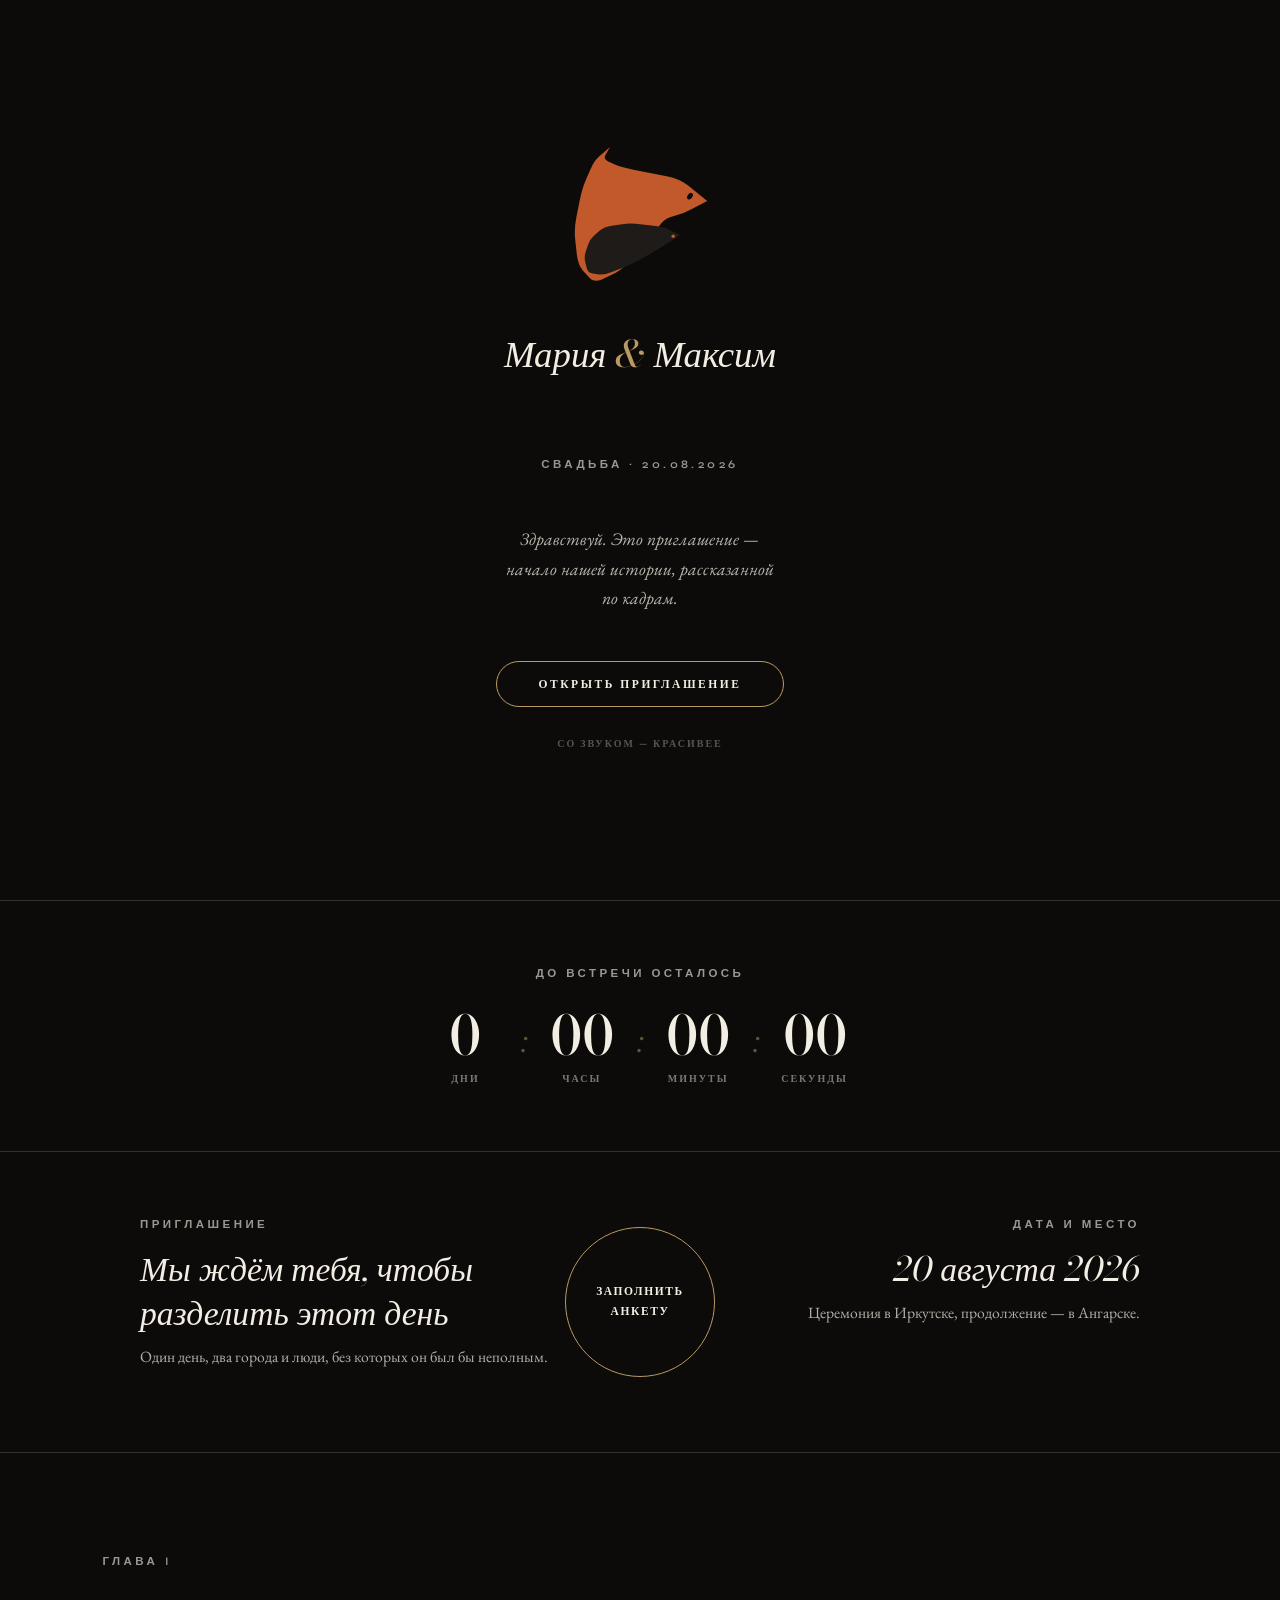
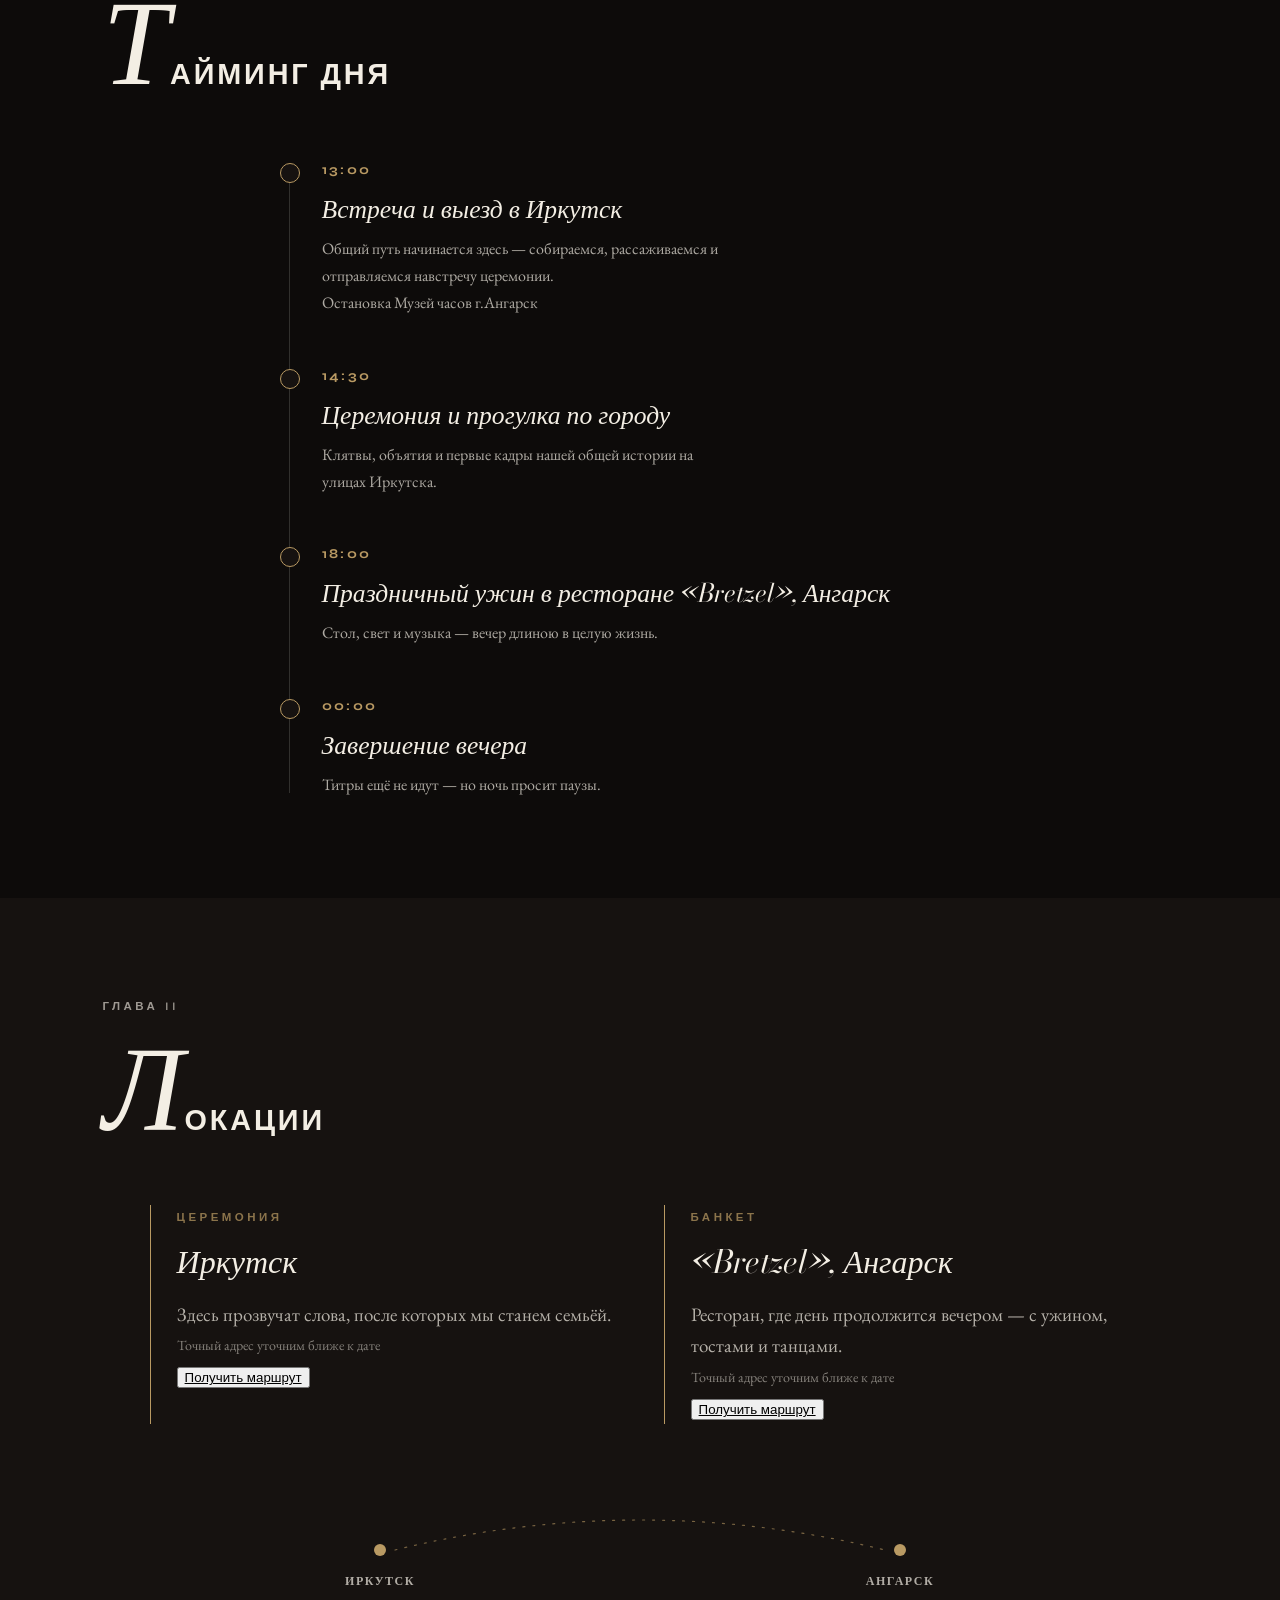
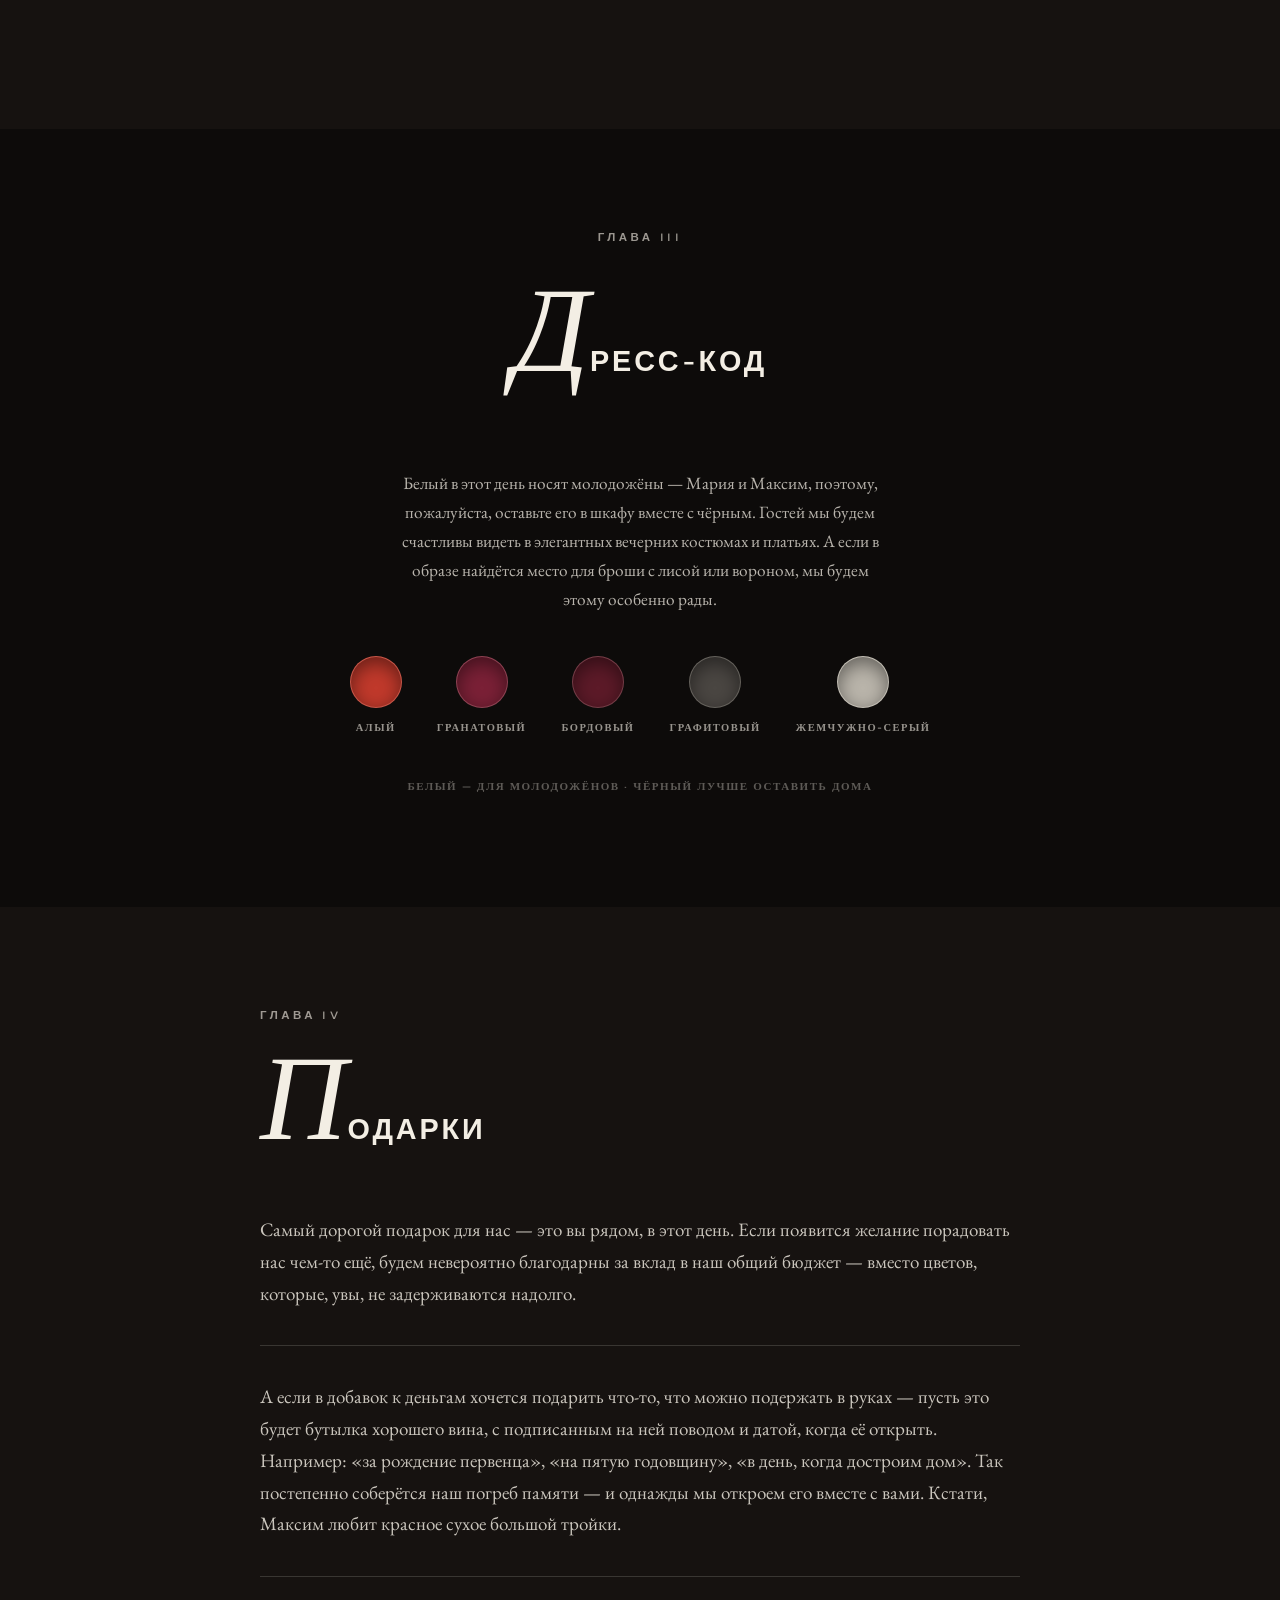
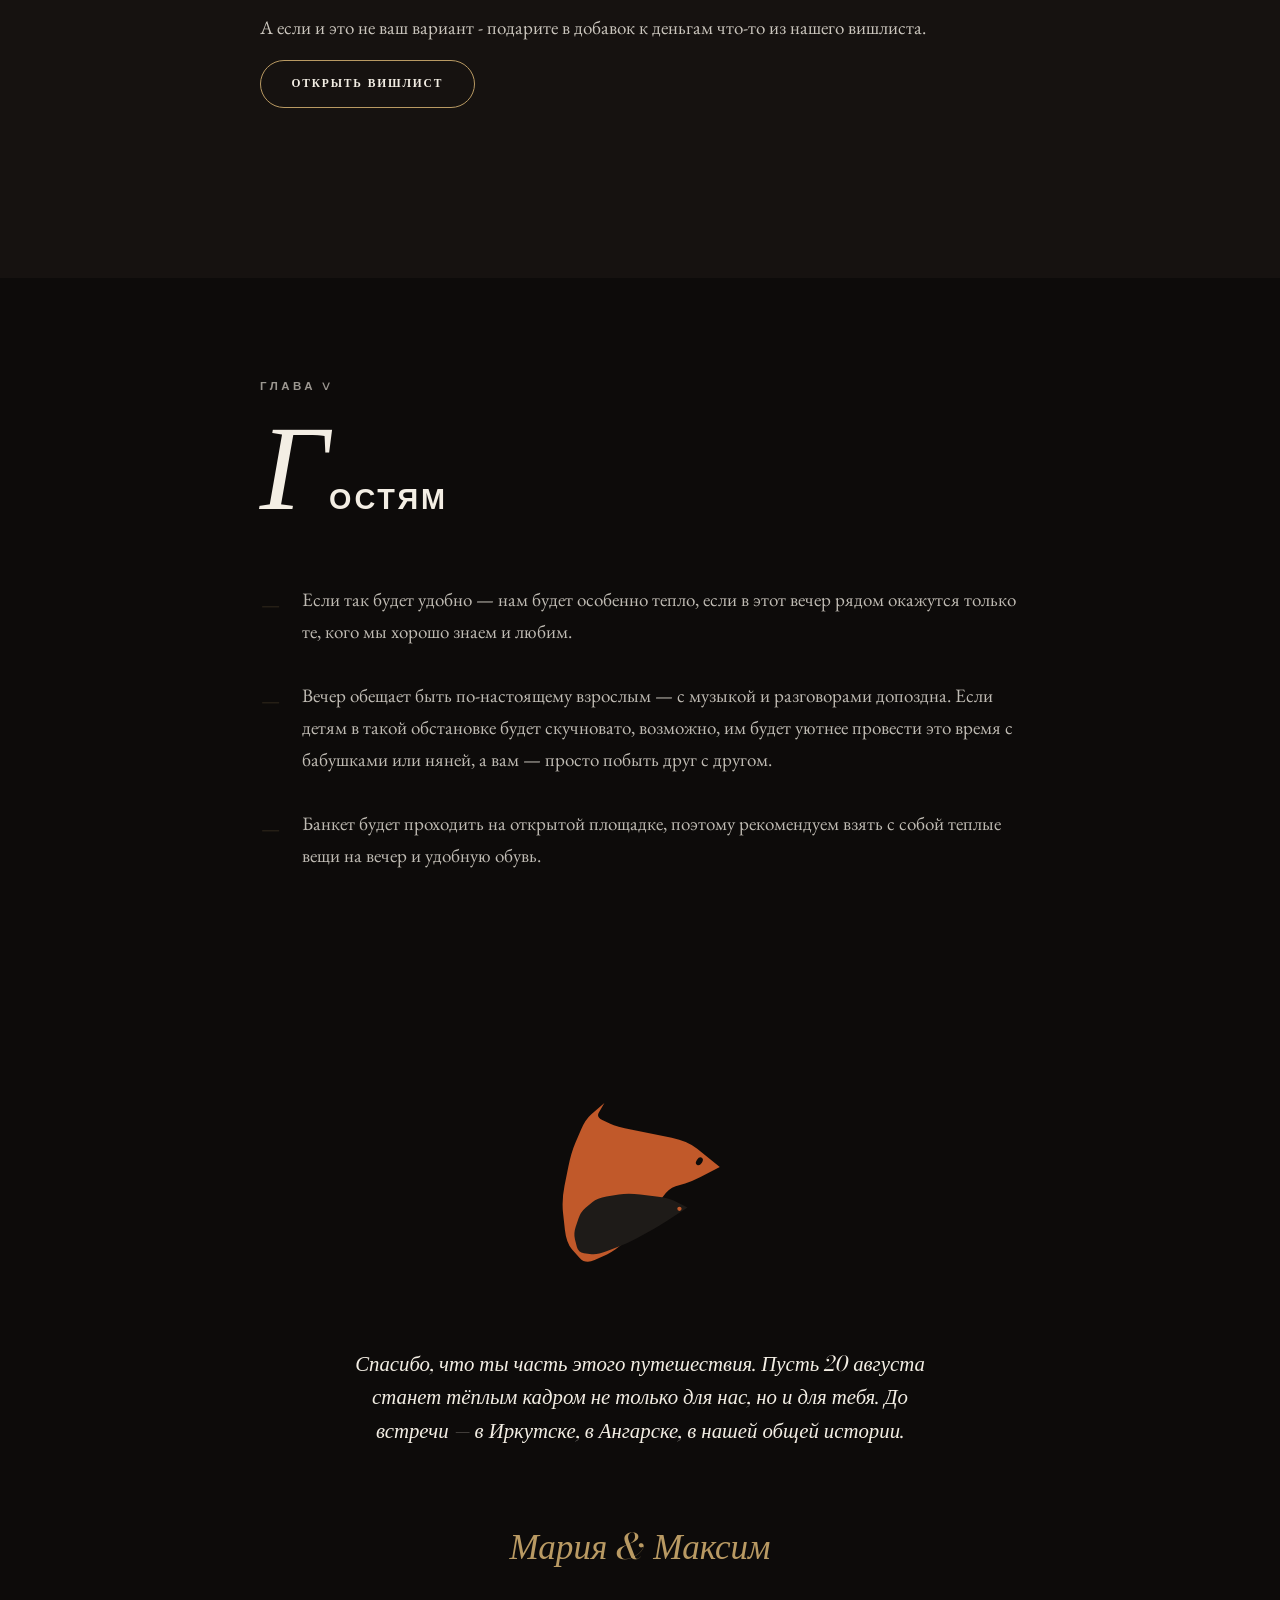
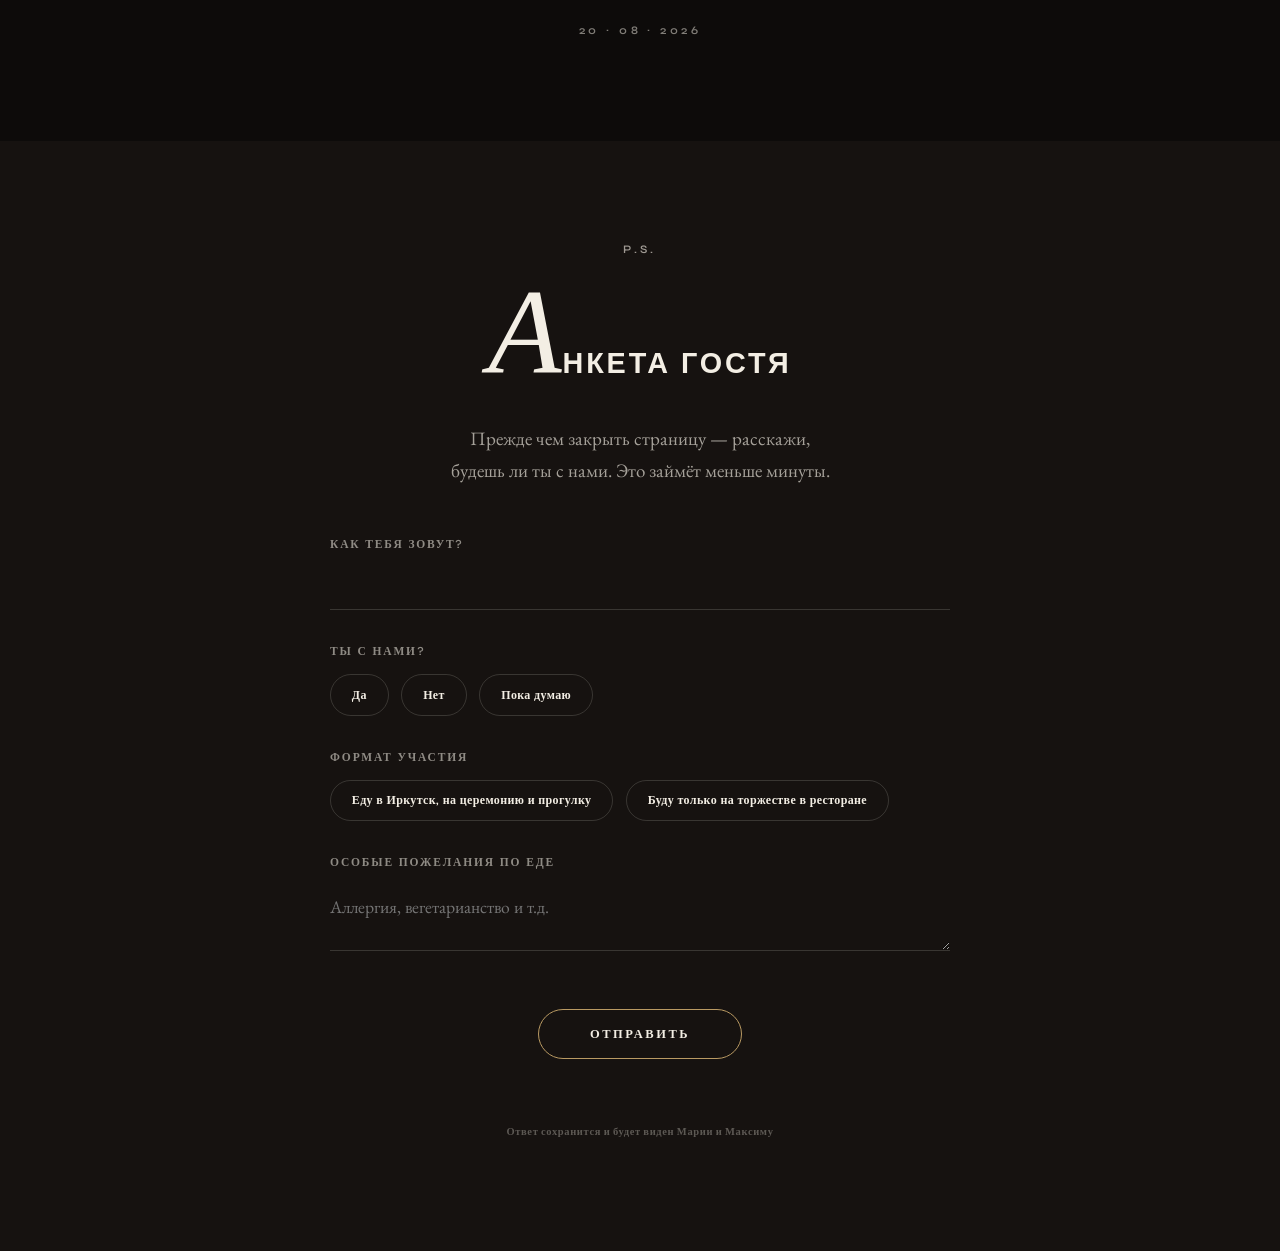
==== index.html @ 20accaf4 "add imgs" ====
<!DOCTYPE html>
<html lang="ru">
<head>
<meta charset="UTF-8">
<meta name="viewport" content="width=device-width, initial-scale=1.0">
<title>Мария &amp; Максим — Она сказала «ДА»</title>
<link rel="preconnect" href="https://fonts.googleapis.com">
<link rel="preconnect" href="https://fonts.gstatic.com" crossorigin>
<link href="https://fonts.googleapis.com/css2?family=Bodoni+Moda:ital,wght@0,400;0,500;0,600;1,400;1,500;1,600&family=Syne:wght@500;600;700;800&family=EB+Garamond:ital,wght@0,400;0,500;1,400&display=swap" rel="stylesheet">
<link rel="stylesheet" href="style.css">

</head>
<body>

<svg class="grain" aria-hidden="true">
  <filter id="noiseFilter">
    <feTurbulence type="fractalNoise" baseFrequency="0.85" numOctaves="2" stitchTiles="stitch"/>
    <feColorMatrix type="saturate" values="0"/>
  </filter>
  <rect width="100%" height="100%" filter="url(#noiseFilter)"/>
</svg>

<div class="reel" aria-hidden="true"><div class="reel-fill"></div></div>

<div class="edge left" aria-hidden="true"><span>От первой встречи</span></div>
<div class="edge right" aria-hidden="true"><span>До общей истории</span></div>

<div class="companion fox-c" aria-hidden="true">
  <svg viewBox="0 0 400 400"><path fill="currentColor" d="M125.0,25.0 L125.0,25.0 L113.1,46.0 Q108.0,55.0 120.6,61.0 L137.4,69.0 Q150.0,75.0 183.3,81.7 L266.7,98.3 Q300.0,105.0 320.4,121.5 L368.0,160.0 L327.4,181.0 Q310.0,190.0 295.0,194.5 L275.0,200.5 Q260.0,205.0 246.5,224.5 L228.5,250.5 Q215.0,270.0 195.5,289.5 L169.5,315.5 Q150.0,335.0 130.5,344.0 L104.5,356.0 Q85.0,365.0 73.0,351.5 L57.0,333.5 Q45.0,320.0 42.0,293.0 L38.0,257.0 Q35.0,230.0 41.0,200.0 L49.0,160.0 Q55.0,130.0 64.0,109.0 L76.0,81.0 Q85.0,60.0 97.0,49.5 Z"/></svg>
</div>
<div class="companion raven-c" aria-hidden="true">
  <svg viewBox="0 0 400 400"><path fill="currentColor" d="M234.5,222.0 L234.5,222.0 Q260.0,225.0 272.0,231.0 L300.0,245.0 L279.0,259.0 Q270.0,265.0 258.0,272.5 L242.0,282.5 Q230.0,290.0 213.5,299.0 L191.5,311.0 Q175.0,320.0 155.5,327.5 L129.5,337.5 Q110.0,345.0 98.0,343.5 L82.0,341.5 Q70.0,340.0 67.0,328.0 L63.0,312.0 Q60.0,300.0 64.5,286.5 L70.5,268.5 Q75.0,255.0 85.5,246.0 L99.5,234.0 Q110.0,225.0 129.5,222.0 L155.5,218.0 Q175.0,215.0 200.5,218.0 Z"/></svg>
</div>

<!-- SPLASH -->
<div class="splash" id="splash">
  <div class="splash-inner">
    <div class="splash-emblem">
      <svg viewBox="0 0 400 400">
        <path fill="#C1592A" d="M125.0,25.0 L125.0,25.0 L113.1,46.0 Q108.0,55.0 120.6,61.0 L137.4,69.0 Q150.0,75.0 183.3,81.7 L266.7,98.3 Q300.0,105.0 320.4,121.5 L368.0,160.0 L327.4,181.0 Q310.0,190.0 295.0,194.5 L275.0,200.5 Q260.0,205.0 246.5,224.5 L228.5,250.5 Q215.0,270.0 195.5,289.5 L169.5,315.5 Q150.0,335.0 130.5,344.0 L104.5,356.0 Q85.0,365.0 73.0,351.5 L57.0,333.5 Q45.0,320.0 42.0,293.0 L38.0,257.0 Q35.0,230.0 41.0,200.0 L49.0,160.0 Q55.0,130.0 64.0,109.0 L76.0,81.0 Q85.0,60.0 97.0,49.5 Z"/>
        <ellipse cx="325" cy="148" rx="6" ry="9" fill="#0D0B0A" transform="rotate(35 325 148)"/>
        <path fill="#1E1B18" d="M234.5,222.0 L234.5,222.0 Q260.0,225.0 272.0,231.0 L300.0,245.0 L279.0,259.0 Q270.0,265.0 258.0,272.5 L242.0,282.5 Q230.0,290.0 213.5,299.0 L191.5,311.0 Q175.0,320.0 155.5,327.5 L129.5,337.5 Q110.0,345.0 98.0,343.5 L82.0,341.5 Q70.0,340.0 67.0,328.0 L63.0,312.0 Q60.0,300.0 64.5,286.5 L70.5,268.5 Q75.0,255.0 85.5,246.0 L99.5,234.0 Q110.0,225.0 129.5,222.0 L155.5,218.0 Q175.0,215.0 200.5,218.0 Z"/>
        <circle cx="283" cy="248" r="4.5" fill="#C1592A"/>
      </svg>
    </div>
    <p class="splash-names">Мария <span style="color:var(--gold)">&amp;</span> Максим</p>
    <p class="eyebrow">Свадьба · 20.08.2026</p>
    <p class="splash-msg">Здравствуй. Это приглашение — начало нашей истории, рассказанной по кадрам.</p>
    <button class="enter-btn" id="enterBtn">Открыть приглашение</button>
    <p class="splash-hint">Со звуком — красивее</p>
  </div>
</div>

<header>
  <div class="meta-row">
    <span>Свадьба Марии и Максима</span>
    <span>20 · 08 · 2026</span>
  </div>
  <nav class="nav-row">
    <a href="#timing">Тайминг</a>
    <a href="#locations">Локации</a>
    <a href="#dress">Дресс-код</a>
    <a href="#gifts">Подарки</a>
    <a href="#rsvp">Анкета</a>
  </nav>
</header>

<!-- HERO -->
<section class="hero" id="hero">
  <div class="vignette" aria-hidden="true"></div>
  <div class="embrace" aria-hidden="true">
    <svg viewBox="0 0 400 400">
      <path fill="#C1592A" d="M125.0,25.0 L125.0,25.0 L113.1,46.0 Q108.0,55.0 120.6,61.0 L137.4,69.0 Q150.0,75.0 183.3,81.7 L266.7,98.3 Q300.0,105.0 320.4,121.5 L368.0,160.0 L327.4,181.0 Q310.0,190.0 295.0,194.5 L275.0,200.5 Q260.0,205.0 246.5,224.5 L228.5,250.5 Q215.0,270.0 195.5,289.5 L169.5,315.5 Q150.0,335.0 130.5,344.0 L104.5,356.0 Q85.0,365.0 73.0,351.5 L57.0,333.5 Q45.0,320.0 42.0,293.0 L38.0,257.0 Q35.0,230.0 41.0,200.0 L49.0,160.0 Q55.0,130.0 64.0,109.0 L76.0,81.0 Q85.0,60.0 97.0,49.5 Z"/>
      <path fill="#1E1B18" d="M234.5,222.0 L234.5,222.0 Q260.0,225.0 272.0,231.0 L300.0,245.0 L279.0,259.0 Q270.0,265.0 258.0,272.5 L242.0,282.5 Q230.0,290.0 213.5,299.0 L191.5,311.0 Q175.0,320.0 155.5,327.5 L129.5,337.5 Q110.0,345.0 98.0,343.5 L82.0,341.5 Q70.0,340.0 67.0,328.0 L63.0,312.0 Q60.0,300.0 64.5,286.5 L70.5,268.5 Q75.0,255.0 85.5,246.0 L99.5,234.0 Q110.0,225.0 129.5,222.0 L155.5,218.0 Q175.0,215.0 200.5,218.0 Z"/>
    </svg>
  </div>
  <div id="bokehLayer" aria-hidden="true"></div>

  <div class="hero-content">
    <p class="eyebrow">Пролог одной истории</p>
    <div class="hero-title">
      <span class="line1">Она сказала</span>
      <span class="line2">«ДА»</span>
    </div>
    <p class="names">Мария <span style="color:var(--gold)">&amp;</span> Максим</p>
    <p class="date">20 августа 2026 · Иркутск — Ангарск</p>
    <p class="scrollcue">Листайте, чтобы читать дальше ↓</p>
  </div>
</section>

<!-- COUNTDOWN -->
<section class="countdown reveal">
  <span class="eyebrow">До встречи осталось</span>
  <div class="cd-grid">
    <div class="cd-box"><span class="cd-num" id="cdDays">00</span><span class="cd-label">дни</span></div>
    <div class="cd-sep">:</div>
    <div class="cd-box"><span class="cd-num" id="cdHours">00</span><span class="cd-label">часы</span></div>
    <div class="cd-sep">:</div>
    <div class="cd-box"><span class="cd-num" id="cdMins">00</span><span class="cd-label">минуты</span></div>
    <div class="cd-sep">:</div>
    <div class="cd-box"><span class="cd-num" id="cdSecs">00</span><span class="cd-label">секунды</span></div>
  </div>
</section>

<!-- INFO STRIP -->
<section class="info-strip reveal">
  <div class="info-grid">
    <div class="info-col">
      <span class="eyebrow">Приглашение</span>
      <h3>Мы ждём тебя, чтобы разделить этот день</h3>
      <p>Один день, два города и люди, без которых он был бы неполным.</p>
    </div>
    <div class="info-col" style="text-align:right;">
      <span class="eyebrow">Дата и место</span>
      <h3>20 августа 2026</h3>
      <p>Церемония в Иркутске, продолжение — в Ангарске.</p>
    </div>
  </div>
  <a href="#rsvp" class="info-cta">Заполнить<br>анкету</a>
</section>

<!-- TIMING -->
<section class="block" id="timing">
  <div class="reveal">
    <div class="block-head">
      <span class="eyebrow">Глава I</span>
      <h2 class="big-title"><span class="g">Т</span><span class="r">айминг дня</span></h2>
    </div>
    <div class="tl">
      <div class="tl-item">
        <div class="tl-time">13:00</div>
        <div class="tl-title">Встреча и выезд в Иркутск</div>
        <div class="tl-text">Общий путь начинается здесь — собираемся, рассаживаемся и отправляемся навстречу церемонии.</div>
        <div class="tl-text">Остановка Музей часов г.Ангарск</div>
      </div>
      <div class="tl-item">
        <div class="tl-time">14:30</div>
        <div class="tl-title">Церемония и прогулка по городу</div>
        <div class="tl-text">Клятвы, объятия и первые кадры нашей общей истории на улицах Иркутска.</div>
      </div>
      <div class="tl-item">
        <div class="tl-time">18:00</div>
        <div class="tl-title">Праздничный ужин в ресторане «Bretzel», Ангарск</div>
        <div class="tl-text">Стол, свет и музыка — вечер длиною в целую жизнь.</div>
      </div>
      <div class="tl-item">
        <div class="tl-time">00:00</div>
        <div class="tl-title">Завершение вечера</div>
        <div class="tl-text">Титры ещё не идут — но ночь просит паузы.</div>
      </div>
    </div>
  </div>
</section>

<!-- LOCATIONS -->
<section class="block alt" id="locations">
  <div class="reveal">
    <div class="block-head">
      <span class="eyebrow">Глава II</span>
      <h2 class="big-title"><span class="g">Л</span><span class="r">окации</span></h2>
    </div>
    <div class="loc-grid">
      <div class="loc-card">
        <p class="eyebrow">Церемония</p>
        <h3>Иркутск</h3>
        <p>Здесь прозвучат слова, после которых мы станем семьёй.</p>
        <p style="opacity:.5; font-size:0.88rem;">Точный адрес уточним ближе к дате</p>
        <button><a href="https://2gis.ru/irkutsk/geo/1548748027091268?immersive=on">Получить маршрут </button></a>
      </div>
      <div class="loc-card">
        <p class="eyebrow">Банкет</p>
        <h3>«Bretzel», Ангарск</h3>
        <p>Ресторан, где день продолжится вечером — с ужином, тостами и танцами.</p>
        <p style="opacity:.5; font-size:0.88rem;">Точный адрес уточним ближе к дате</p>
        <button> <a href="https://2gis.ru/angarsk/search/%D0%B0%D0%BD%D0%B3%D0%B0%D1%80%D1%81%D0%BA%20bretzel/firm/70000001060463745/103.890756%2C52.544062?m=103.890094%2C52.533322%2F11.33&immersive=on">Получить маршрут</a></button>
        </div>
      </div>
    </div>
    <div class="route">
      <svg viewBox="0 0 700 140" aria-hidden="true">
        <circle cx="90" cy="70" r="6" fill="#B99A63"/>
        <text x="90" y="105" text-anchor="middle" font-family="Syne" font-weight="600" font-size="12" letter-spacing="1.5" fill="#F3EEE4" opacity="0.7">ИРКУТСК</text>
        <circle cx="610" cy="70" r="6" fill="#B99A63"/>
        <text x="610" y="105" text-anchor="middle" font-family="Syne" font-weight="600" font-size="12" letter-spacing="1.5" fill="#F3EEE4" opacity="0.7">АНГАРСК</text>
        <path d="M105 70 Q 350 10 595 70" fill="none" stroke="#B99A63" stroke-width="1.2" stroke-dasharray="2 8" stroke-linecap="round" opacity="0.6"/>
      </svg>
    </div>
  </div>
</section>

<!-- DRESS CODE -->
<section class="block dress" id="dress">
  <div class="reveal">
    <div class="block-head">
      <span class="eyebrow">Глава III</span>
      <h2 class="big-title" style="justify-content:center;"><span class="g">Д</span><span class="r">ресс-код</span></h2>
    </div>
    <p class="desc">Белый в этот день носят молодожёны — Мария и Максим, поэтому, пожалуйста, оставьте его в шкафу вместе с чёрным. Гостей мы будем счастливы видеть в элегантных вечерних костюмах и платьях. А если в образе найдётся место для броши с лисой или вороном, мы будем этому особенно рады.</p>
    <div class="swatches">
      <div class="swatch"><div class="dot" style="background:#C0392B;"></div><div class="label">Алый</div></div>
      <div class="swatch"><div class="dot" style="background:#7A2036;"></div><div class="label">Гранатовый</div></div>
      <div class="swatch"><div class="dot" style="background:#5C1A28;"></div><div class="label">Бордовый</div></div>
      <div class="swatch"><div class="dot" style="background:#4A4642;"></div><div class="label">Графитовый</div></div>
      <div class="swatch"><div class="dot" style="background:#B9B4AA;"></div><div class="label">Жемчужно-серый</div></div>
    </div>
    <p class="no-colors">Белый — для молодожёнов · Чёрный лучше оставить дома</p>
  </div>
</section>

<!-- GIFTS -->
<section class="block alt gifts" id="gifts">
  <div class="reveal wrap">
    <div class="block-head">
      <span class="eyebrow">Глава IV</span>
      <h2 class="big-title"><span class="g">П</span><span class="r">одарки</span></h2>
    </div>
    <div class="gift-item">
      <p>Самый дорогой подарок для нас — это вы рядом, в этот день. Если появится желание порадовать нас чем-то ещё, будем невероятно благодарны за вклад в наш общий бюджет — вместо цветов, которые, увы, не задерживаются надолго.</p>
    </div>
    <div class="gift-item">
      <p>А если в добавок к деньгам хочется подарить что-то, что можно подержать в руках — пусть это будет бутылка хорошего вина, с подписанным на ней поводом и датой, когда её открыть. Например: «за рождение первенца», «на пятую годовщину», «в день, когда достроим дом». Так постепенно соберётся наш погреб памяти — и однажды мы откроем его вместе с вами. Кстати, Максим любит красное сухое большой тройки.</p>
    </div>
    <div class="gift-item">
      <p>А если и это не ваш вариант - подарите в добавок к деньгам что-то из нашего вишлиста.</p>
      <a class="wishlist-btn" href="https://followish.io/mywishlist/m70tvq22rfbehp" target="_blank" rel="noopener">Открыть вишлист</a>
    </div>
  </div>
</section>

<!-- GUESTS -->
<section class="block guests" id="guests">
  <div class="reveal wrap">
    <div class="block-head">
      <span class="eyebrow">Глава V</span>
      <h2 class="big-title"><span class="g">Г</span><span class="r">остям</span></h2>
    </div>
    <div class="guest-item">
      <div class="mark">—</div>
      <p>Если так будет удобно — нам будет особенно тепло, если в этот вечер рядом окажутся только те, кого мы хорошо знаем и любим.</p>
    </div>
    <div class="guest-item">
      <div class="mark">—</div>
      <p>Вечер обещает быть по-настоящему взрослым — с музыкой и разговорами допоздна. Если детям в такой обстановке будет скучновато, возможно, им будет уютнее провести это время с бабушками или няней, а вам — просто побыть друг с другом.</p>
    </div>
    <div class="guest-item">
      <div class="mark">—</div>
      <p>Банкет будет проходить на открытой площадке, поэтому рекомендуем взять с собой теплые вещи на вечер и удобную обувь.</p>
    </div>
  </div>
</section>

<!-- FAREWELL -->
<section class="farewell">
  <div class="reveal union">
    <svg viewBox="0 0 400 400" aria-hidden="true">
      <path fill="#C1592A" d="M125.0,25.0 L125.0,25.0 L113.1,46.0 Q108.0,55.0 120.6,61.0 L137.4,69.0 Q150.0,75.0 183.3,81.7 L266.7,98.3 Q300.0,105.0 320.4,121.5 L368.0,160.0 L327.4,181.0 Q310.0,190.0 295.0,194.5 L275.0,200.5 Q260.0,205.0 246.5,224.5 L228.5,250.5 Q215.0,270.0 195.5,289.5 L169.5,315.5 Q150.0,335.0 130.5,344.0 L104.5,356.0 Q85.0,365.0 73.0,351.5 L57.0,333.5 Q45.0,320.0 42.0,293.0 L38.0,257.0 Q35.0,230.0 41.0,200.0 L49.0,160.0 Q55.0,130.0 64.0,109.0 L76.0,81.0 Q85.0,60.0 97.0,49.5 Z"/>
      <ellipse cx="325" cy="148" rx="6" ry="9" fill="#0D0B0A" transform="rotate(35 325 148)"/>
      <path fill="#1E1B18" d="M234.5,222.0 L234.5,222.0 Q260.0,225.0 272.0,231.0 L300.0,245.0 L279.0,259.0 Q270.0,265.0 258.0,272.5 L242.0,282.5 Q230.0,290.0 213.5,299.0 L191.5,311.0 Q175.0,320.0 155.5,327.5 L129.5,337.5 Q110.0,345.0 98.0,343.5 L82.0,341.5 Q70.0,340.0 67.0,328.0 L63.0,312.0 Q60.0,300.0 64.5,286.5 L70.5,268.5 Q75.0,255.0 85.5,246.0 L99.5,234.0 Q110.0,225.0 129.5,222.0 L155.5,218.0 Q175.0,215.0 200.5,218.0 Z"/>
      <circle cx="283" cy="248" r="4.5" fill="#C1592A"/>
    </svg>
  </div>
  <p class="reveal msg">Спасибо, что ты часть этого путешествия. Пусть 20 августа станет тёплым кадром не только для нас, но и для тебя. До встречи — в Иркутске, в Ангарске, в нашей общей истории.</p>
  <p class="reveal sig">Мария &amp; Максим</p>
  <p class="reveal fdate">20 · 08 · 2026</p>
</section>

<!-- RSVP — moved to the very end -->
<section class="block alt rsvp" id="rsvp">
  <div class="reveal">
    <div class="block-head">
      <span class="eyebrow">P.S.</span>
      <h2 class="big-title" style="justify-content:center;"><span class="g">А</span><span class="r">нкета гостя</span></h2>
      <p class="sub">Прежде чем закрыть страницу — расскажи, будешь ли ты с нами. Это займёт меньше минуты.</p>
    </div>

    <form class="rsvpform" id="rsvpform">
      <input type="hidden" name="_subject" value="Свадебный опрос">
      <input type="hidden" name="_template" value="table">
      <input type="hidden" name="_captcha" value="false">

      <div class="field">
        <label class="q" for="name">Как тебя зовут?</label>
        <input type="text" id="name" name="Гость" required autocomplete="name">
      </div>

      <div class="field">
        <label class="q">Ты с нами?</label>
        <div class="options" role="radiogroup" aria-label="Ты с нами">
          <label class="opt"><input type="radio" name="Придёт / не придёт" value="Да" required><span>Да</span></label>
          <label class="opt"><input type="radio" name="Придёт / не придёт" value="Нет"><span>Нет</span></label>
          <label class="opt"><input type="radio" name="Придёт / не придёт" value="Пока думаю"><span>Пока думаю</span></label>
        </div>
      </div>

      <div class="field">
        <label class="q">Формат участия</label>
        <div class="options" role="radiogroup" aria-label="Формат участия">
          <label class="opt"><input type="radio" name="Едет / не едет в Иркутск" value="Едет — на церемонию и прогулку" required><span>Еду в Иркутск, на церемонию и прогулку</span></label>
          <label class="opt"><input type="radio" name="Едет / не едет в Иркутск" value="Не едет — только банкет в Ангарске"><span>Буду только на торжестве в ресторане</span></label>
        </div>
      </div>

      <div class="field">
        <label class="q" for="notes">Особые пожелания по еде</label>
        <textarea id="notes" name="Особые пожелания" placeholder="Аллергия, вегетарианство и т.д."></textarea>
      </div>

      <button type="submit" class="submit-btn" id="submitBtn">Отправить</button>
      <p class="form-note">Ответ сохранится и будет виден Марии и Максиму</p>
    </form>
    <p class="thanks" id="thanks">Спасибо! Мы уже отмечаем твоё имя в списке гостей этой истории.</p>
  </div>
</section>

<button class="music-toggle" id="musicToggle" aria-label="Включить фоновую музыку" title="Фоновая музыка">
  <div class="bars"><span></span><span></span><span></span></div>
</button>

<audio id="bgMusic" loop preload="auto">
  <source src="music/Hippie Sabotage cover - Demon Eyes.mp3" type="audio/mpeg">
</audio>

<script>
(function(){
  var reduceMotion = window.matchMedia('(prefers-reduced-motion: reduce)').matches;
  var root = document.documentElement;

  /* ---------- scroll progress + companions ---------- */
  function onScroll(){
    var max = document.body.scrollHeight - window.innerHeight;
    var frac = max > 0 ? window.scrollY / max : 0;
    frac = Math.min(1, Math.max(0, frac));
    root.style.setProperty('--scroll', frac.toFixed(3));
  }
  if(reduceMotion){ root.style.setProperty('--scroll', 0.5); }
  else{ window.addEventListener('scroll', onScroll, {passive:true}); onScroll(); }

  /* ---------- reveal on scroll ---------- */
  var reveals = document.querySelectorAll('.reveal');
  if('IntersectionObserver' in window && !reduceMotion){
    var io = new IntersectionObserver(function(entries){
      entries.forEach(function(entry){ if(entry.isIntersecting){ entry.target.classList.add('in-view'); } });
    }, {threshold:0.16});
    reveals.forEach(function(el){ io.observe(el); });
  } else {
    reveals.forEach(function(el){ el.classList.add('in-view'); });
  }

  /* ---------- bokeh particles in hero ---------- */
  var bokehLayer = document.getElementById('bokehLayer');
  if(bokehLayer && !reduceMotion){
    for(var i=0;i<14;i++){
      var b = document.createElement('div');
      b.className = 'bokeh';
      var size = 6 + Math.random()*16;
      b.style.width = size+'px'; b.style.height = size+'px';
      b.style.left = (Math.random()*100)+'%';
      b.style.bottom = (-10 - Math.random()*20)+'%';
      b.style.animationDuration = (10 + Math.random()*14)+'s';
      b.style.animationDelay = (Math.random()*10)+'s';
      bokehLayer.appendChild(b);
    }
  }

  /* ---------- countdown to the wedding day (Irkutsk time, UTC+8) ---------- */
  var WEDDING_TS = new Date("2026-08-20T13:00:00+08:00").getTime();
  var cdDays = document.getElementById('cdDays');
  var cdHours = document.getElementById('cdHours');
  var cdMins = document.getElementById('cdMins');
  var cdSecs = document.getElementById('cdSecs');
  function pad(n){ return String(n).padStart(2,'0'); }
  function updateCountdown(){
    var diff = Math.max(0, WEDDING_TS - Date.now());
    var d = Math.floor(diff/86400000);
    var h = Math.floor((diff%86400000)/3600000);
    var m = Math.floor((diff%3600000)/60000);
    var s = Math.floor((diff%60000)/1000);
    cdDays.textContent = d;
    cdHours.textContent = pad(h);
    cdMins.textContent = pad(m);
    cdSecs.textContent = pad(s);
  }
  updateCountdown();
  setInterval(updateCountdown, 1000);

  /* ---------- RSVP form: save + email ---------- */
  var form = document.getElementById('rsvpform');
  var thanks = document.getElementById('thanks');
  var submitBtn = document.getElementById('submitBtn');
  form.addEventListener('submit', async function(e){
    e.preventDefault();
    submitBtn.disabled = true;
    submitBtn.textContent = 'Отправляем…';
    var fd = new FormData(form);
    var entry = {
      name: fd.get('Гость') || '',
      attending: fd.get('Придёт / не придёт') || '',
      format: fd.get('Едет / не едет в Иркутск') || '',
      notes: fd.get('Особые пожелания') || '',
      ts: Date.now()
    };
    try{
      if(window.storage && window.storage.set){
        await window.storage.set('rsvp:' + entry.ts, JSON.stringify(entry), true);
      }
    }catch(err){ console.error('Не удалось сохранить ответ:', err); }

    try{
      await fetch('https://formsubmit.co/ajax/v.i.p2004m.a.x@gmail.com', {
        method: 'POST',
        headers: { 'Accept': 'application/json' },
        body: fd
      });
    }catch(err){ console.error('Не удалось отправить письмо:', err); }

    form.classList.add('hide');
    thanks.classList.add('show');
  });

  /* ---------- Background MP3 ---------- */

  var bgMusic = null;
  var isPlaying = false;
  var musicToggle = document.getElementById('musicToggle');
  var fadeTimer = null;

  function initMusic(){
    bgMusic=document.getElementById('bgMusic');
    if(!bgMusic) return;
    bgMusic.volume=0;
  }

  function fade(target){
    if(!bgMusic) return;
    clearInterval(fadeTimer);
    fadeTimer=setInterval(function(){
      var v=bgMusic.volume;
      if(Math.abs(v-target)<0.02){
        bgMusic.volume=target;
        if(target===0) bgMusic.pause();
        clearInterval(fadeTimer);
        return;
      }
      bgMusic.volume=v+(v<target?0.02:-0.02);
    },30);
  }

  function startMusic(){
    if(!bgMusic) initMusic();
    if(!bgMusic) return;
    bgMusic.play().catch(()=>{});
    fade(1);
    isPlaying=true;
    musicToggle.classList.add('playing');
  }

  function stopMusic(){
    if(!bgMusic) return;
    fade(0);
    isPlaying=false;
    musicToggle.classList.remove('playing');
  }

  document.addEventListener('visibilitychange',function(){
    if(document.hidden && isPlaying) bgMusic.pause();
    else if(!document.hidden && isPlaying) bgMusic.play().catch(()=>{});
  });

  initMusic();

  musicToggle.addEventListener('click',function(){
    isPlaying?stopMusic():startMusic();
  });

  /* ---------- splash ---------- */
  var splash = document.getElementById('splash');
  var enterBtn = document.getElementById('enterBtn');
  enterBtn.addEventListener('click', function(){
    splash.classList.add('hide');
    startMusic();
  });
})();
</script>
</body>
</html>
---- style.css ----
:root{
  --black:#0D0B0A;
  --black-2:#161210;
  --paper:#F3EEE4;
  --paper-dim: rgba(243,238,228,0.62);
  --paper-faint: rgba(243,238,228,0.32);
  --line: rgba(243,238,228,0.16);
  --wine:#8E1F2B;
  --fox:#C1592A;
  --raven:#1E1B18;
  --gold:#B99A63;
  --scroll: 0;
  --ease: cubic-bezier(.22,.68,0,1);
}

*{ box-sizing:border-box; }
html{ scroll-behavior:smooth; }
@media (prefers-reduced-motion: reduce){ html{ scroll-behavior:auto; } }

body{
  margin:0; background: var(--black); color: var(--paper);
  font-family:'EB Garamond', serif; font-size:19px; line-height:1.68;
  overflow-x:hidden;
}

a{ color:inherit; }
::selection{ background: var(--wine); color: var(--paper); }

.eyebrow{
  font-family:'Syne', sans-serif; font-weight:600; letter-spacing:0.3em;
  text-transform:uppercase; font-size:11.5px; color: var(--paper-dim);
}

/* ============ big-letter title system ============ */
.big-title{ display:flex; align-items:baseline; gap:0.03em; flex-wrap:wrap; }
.big-title .g{
  font-family:'Bodoni Moda', serif; font-style:italic; font-weight:500;
  font-size: clamp(3.6rem, 11vw, 7.5rem); line-height:0.78; color: var(--paper);
}
.big-title .r{
  font-family:'Syne', sans-serif; font-weight:600; letter-spacing:0.1em;
  text-transform:uppercase; font-size: clamp(1.1rem, 2.6vw, 1.8rem); color: var(--paper);
  padding-bottom: 0.4em;
}

/* ============ grain + reel ============ */
.grain{ position:fixed; inset:0; z-index:600; pointer-events:none; opacity:0.045; mix-blend-mode:overlay; }
.reel{ position:fixed; top:0; left:0; right:0; height:4px; z-index:700;
  background: repeating-linear-gradient(90deg, rgba(243,238,228,0.14) 0 3px, transparent 3px 15px); }
.reel-fill{ position:absolute; top:0; left:0; height:100%; background: var(--wine);
  width: calc(var(--scroll) * 100%); transition: width .1s linear; }

/* ============ edge labels ============ */
.edge{ position:fixed; top:0; bottom:0; width:34px; z-index:60; display:flex; align-items:center;
  justify-content:center; pointer-events:none; }
.edge.left{ left:0; border-right: 1px solid var(--line); }
.edge.right{ right:0; border-left: 1px solid var(--line); }
.edge span{
  writing-mode: vertical-rl; font-family:'Syne'; font-weight:600; font-size:11px; letter-spacing:0.28em;
  text-transform:uppercase; color: var(--paper-faint);
}
.edge.left span{ transform: rotate(180deg); }
@media (max-width: 860px){ .edge{ display:none; } }

/* ============ header ============ */
header{ position:fixed; top:0; left:0; right:0; z-index:200; border-bottom:1px solid var(--line);
  backdrop-filter: blur(6px); background: rgba(13,11,10,0.55); }
.meta-row{ display:flex; align-items:center; justify-content:space-between; padding: 0.85rem 44px;
  font-family:'Syne'; font-weight:600; font-size:11px; letter-spacing:0.22em; text-transform:uppercase; color: var(--paper-dim); }
.meta-row .mono{ width:36px; height:36px; border:1px solid var(--line); border-radius:50%;
  display:flex; align-items:center; justify-content:center; color: var(--fox); }
.meta-row .mono svg{ width:17px; height:17px; }
.nav-row{ display:flex; gap:2rem; justify-content:center; padding: 0 44px 0.9rem; flex-wrap:wrap; }
.nav-row a{ font-family:'Syne'; font-weight:600; font-size:11.5px; letter-spacing:0.16em; text-transform:uppercase;
  text-decoration:none; color: var(--paper-dim); position:relative; padding-bottom:3px; }
.nav-row a::after{ content:''; position:absolute; left:0; bottom:0; width:0; height:1px; background: var(--gold);
  transition: width .3s var(--ease); }
.nav-row a:hover::after{ width:100%; }
@media (max-width:700px){ .nav-row{ display:none; } .meta-row{ padding: 0.8rem 22px; font-size:9.5px; letter-spacing:0.14em; } }

/* ============ splash ============ */
.splash{ position:fixed; inset:0; z-index:900; background: var(--black); display:flex; align-items:center;
  justify-content:center; text-align:center; transition: opacity 1.1s var(--ease), visibility 1.1s var(--ease); }
.splash.hide{ opacity:0; visibility:hidden; pointer-events:none; }
.splash-inner{ display:flex; flex-direction:column; align-items:center; gap:1.3rem; padding: 2rem; }
.splash-emblem{ width: clamp(110px,20vw,160px); animation: ghostBreathe 8s ease-in-out infinite; }
.splash-emblem svg{ width:100%; height:auto; display:block; }
.splash-names{ font-family:'Bodoni Moda'; font-style:italic; font-size: clamp(1.6rem,4vw,2.3rem); color: var(--paper); margin-top:0.4rem; }
.splash-msg{ max-width:34ch; opacity:0.75; font-style:italic; font-size:1.1rem; }
.enter-btn{ margin-top:0.6rem; padding:0.95rem 2.6rem; background:transparent; color: var(--paper);
  border:1px solid var(--gold); border-radius: 999px; font-family:'Syne'; font-weight:600; font-size:11.5px;
  letter-spacing:0.22em; text-transform:uppercase; cursor:pointer; transition: all .35s var(--ease); }
.enter-btn:hover{ background: var(--gold); color: var(--black); }
.splash-hint{ font-family:'Syne'; font-weight:600; font-size:10px; letter-spacing:0.2em; text-transform:uppercase; opacity:0.32; margin-top:0.5rem; }
@media (prefers-reduced-motion: reduce){ .splash-emblem{ animation:none; } }

/* ============ companions (fox / raven) ============ */
.companion{ position:fixed; top:50%; width:180px; height:180px; pointer-events:none; z-index:1;
  transform: translateY(-50%); transition: opacity .3s linear; }
.companion svg{ width:100%; height:100%; display:block; }
.fox-c{ left: calc(-6% + (var(--scroll) * 42%)); opacity: calc(0.05 + (var(--scroll) * 0.24)); fill: var(--fox); }
.raven-c{ right: calc(-6% + ((1 - var(--scroll)) * 42%)); opacity: calc(0.04 + (var(--scroll) * 0.22)); fill: var(--paper); }
@media (max-width:760px){ .companion{ width:105px; height:105px; } }

/* ============ hero ============ */
.hero{ min-height:100vh; position:relative; display:flex; flex-direction:column; align-items:center;
  justify-content:center; text-align:center; padding: 120px 8vw 60px; overflow:hidden; }
.embrace{ position:absolute; bottom:4%; left:50%; transform:translateX(-50%); width:min(58vw,400px);
  opacity:0.16; animation: kenburns 22s ease-in-out infinite alternate; }
.embrace svg{ width:100%; height:auto; }
@keyframes kenburns{ 0%{ transform:translateX(-50%) scale(1); } 100%{ transform:translateX(-50%) scale(1.05); } }
@keyframes ghostBreathe{ 0%,100%{ transform: scale(1); } 50%{ transform: scale(1.035); } }

.bokeh{ position:absolute; border-radius:50%; background: radial-gradient(circle, rgba(185,154,99,0.5), transparent 70%);
  filter: blur(2px); pointer-events:none; animation: drift linear infinite; }
@keyframes drift{ 0%{ transform: translateY(0) translateX(0); opacity:0; } 10%{ opacity:0.6; } 90%{ opacity:0.4; }
  100%{ transform: translateY(-40vh) translateX(20px); opacity:0; } }

.vignette{ position:absolute; inset:0; pointer-events:none;
  background: radial-gradient(ellipse at 50% 40%, transparent 40%, rgba(13,11,10,0.75) 100%); }

@media (prefers-reduced-motion: reduce){ .embrace, .bokeh{ animation:none; } }

.hero-content{ position:relative; z-index:3; display:flex; flex-direction:column; align-items:center; }
.hero .eyebrow{ margin-bottom:1.8rem; }
.hero-title{ display:flex; flex-direction:column; align-items:center; gap:0.2rem; }
.hero-title .line1{ font-family:'Syne'; font-weight:600; letter-spacing:0.28em; text-transform:uppercase;
  font-size: clamp(1rem,2.6vw,1.5rem); color: var(--paper-dim); }
.hero-title .line2{ font-family:'Bodoni Moda'; font-style:italic; font-weight:500; color: var(--wine);
  font-size: clamp(5rem, 17vw, 11.5rem); line-height:0.85; letter-spacing:0.01em; }
.hero .names{ margin-top:2rem; font-family:'Bodoni Moda'; font-style:italic; font-size: clamp(1.4rem,3vw,2rem); color: var(--paper-dim); }
.hero .date{ margin-top:1rem; font-family:'Syne'; font-weight:600; letter-spacing:0.32em; font-size:12.5px; color: var(--gold); }
.scrollcue{ margin-top:3.2rem; font-family:'Syne'; font-weight:600; font-size:10.5px; letter-spacing:0.24em;
  text-transform:uppercase; opacity:0.4; animation: bob 2.6s ease-in-out infinite; }
@keyframes bob{ 0%,100%{ transform:translateY(0);} 50%{ transform:translateY(8px);} }
@media (prefers-reduced-motion: reduce){ .scrollcue{ animation:none; } }

/* ============ countdown ============ */
.countdown{ text-align:center; padding: 7vh 8vw; border-top:1px solid var(--line); border-bottom:1px solid var(--line); }
.countdown .eyebrow{ display:block; margin-bottom:1.6rem; }
.cd-grid{ display:flex; align-items:center; justify-content:center; gap:1.2rem; flex-wrap:wrap; }
.cd-box{ display:flex; flex-direction:column; align-items:center; min-width:72px; }
.cd-num{ font-family:'Bodoni Moda'; font-weight:500; font-size:clamp(2rem,5.6vw,3.4rem); color: var(--paper);
  line-height:1; font-variant-numeric: tabular-nums; transition: opacity .25s ease; }
.cd-label{ font-family:'Syne'; font-weight:600; font-size:10px; letter-spacing:0.2em; text-transform:uppercase;
  opacity:0.48; margin-top:0.5rem; }
.cd-sep{ font-family:'Bodoni Moda'; font-style:italic; font-size:1.8rem; color: var(--gold); opacity:0.5; transform:translateY(-6px); }
@media (max-width:600px){ .cd-sep{ display:none; } .cd-grid{ gap:1.6rem; } }

/* ============ info strip ============ */
.info-strip{ position:relative; padding: 7vh 8vw 9vh; border-bottom:1px solid var(--line); }
.info-grid{ display:grid; grid-template-columns:1fr 1fr; gap:3rem; max-width:1000px; margin:0 auto; position:relative; }
@media (max-width:760px){ .info-grid{ grid-template-columns:1fr; } }
.info-col .eyebrow{ display:block; margin-bottom:0.8rem; }
.info-col h3{ font-family:'Bodoni Moda'; font-weight:400; font-style:italic; font-size: clamp(1.5rem,3vw,2.1rem);
  margin:0 0 0.6rem; color: var(--paper); line-height:1.3; }
.info-col p{ margin:0; opacity:0.72; font-size:0.98rem; }
.info-cta{ position:absolute; left:50%; top:50%; transform:translate(-50%,-50%); width:150px; height:150px;
  border-radius:50%; background: var(--black); border:1px solid var(--gold); display:flex; align-items:center;
  justify-content:center; text-align:center; text-decoration:none; font-family:'Syne'; font-weight:600; font-size:11.5px;
  letter-spacing:0.14em; text-transform:uppercase; color: var(--paper); transition: all .35s var(--ease); }
.info-cta:hover{ background: var(--gold); color: var(--black); transform:translate(-50%,-50%) scale(1.05); }
@media (max-width:760px){ .info-cta{ position:static; transform:none; margin: 1rem auto 0; }
  .info-cta:hover{ transform: scale(1.05); } }

/* ============ shared section shell ============ */
section.block{ position:relative; padding: 11vh 8vw; }
.alt{ background: var(--black-2); }
.reveal{ opacity:0; filter: blur(8px); transform: translateY(24px);
  transition: opacity 1.1s var(--ease), filter 1.1s var(--ease), transform 1.1s var(--ease); }
.reveal.in-view{ opacity:1; filter:blur(0); transform:translateY(0); }
@media (prefers-reduced-motion: reduce){ .reveal{ opacity:1; filter:none; transform:none; transition:none; } }
.block-head{ margin-bottom: 3rem; }
.block-head .eyebrow{ display:block; margin-bottom:0.6rem; }

/* ============ timing ============ */
.tl{ max-width:720px; margin:0 auto; position:relative; padding-left:2.6rem; }
.tl::before{ content:''; position:absolute; left:9px; top:6px; bottom:6px; width:1px; background: var(--line); }
.tl-item{ position:relative; padding-bottom:3rem; }
.tl-item:last-child{ padding-bottom:0; }
.tl-item::before{ content:''; position:absolute; left:-2.6rem; top:4px; width:18px; height:18px;
  border-radius:50%; border:1px solid var(--gold); background: var(--black-2); animation: pulseDot 3.4s ease-in-out infinite; }
@keyframes pulseDot{ 0%,100%{ box-shadow:0 0 0 0 rgba(185,154,99,0.35);} 50%{ box-shadow:0 0 0 6px rgba(185,154,99,0);} }
@media (prefers-reduced-motion: reduce){ .tl-item::before{ animation:none; } }
.tl-time{ font-family:'Syne'; font-weight:700; letter-spacing:0.18em; color: var(--gold); font-size:13.5px; margin-bottom:0.4rem; }
.tl-title{ font-family:'Bodoni Moda'; font-style:italic; font-size:1.6rem; margin-bottom:0.3rem; }
.tl-text{ opacity:0.7; font-size:1rem; max-width:52ch; }

/* ============ locations ============ */
.loc-grid{ display:grid; grid-template-columns:1fr 1fr; gap:3rem; max-width:980px; margin:0 auto 3.5rem; }
@media (max-width:760px){ .loc-grid{ grid-template-columns:1fr; } }
.loc-card{ border-left:1px solid var(--gold); padding-left:1.6rem; }
.loc-card .eyebrow{ color: var(--gold); }
.loc-card h3{ font-family:'Bodoni Moda'; font-style:italic; font-weight:400; font-size:2rem; margin:0.5rem 0 0.6rem; }
.loc-card p{ margin:0.2rem 0; opacity:0.72; }
.route{ max-width:700px; margin:0 auto; }
.route svg{ width:100%; height:auto; }

/* ============ dress code ============ */
.dress{ text-align:center; }
.dress .block-head{ display:flex; flex-direction:column; align-items:center; }
.dress p.desc{ max-width:62ch; margin:0 auto 2.6rem; opacity:0.75; font-size:1.08rem; }
.swatches{ display:flex; justify-content:center; gap:2.2rem; flex-wrap:wrap; }
.swatch{ display:flex; flex-direction:column; align-items:center; gap:0.7rem; }
.swatch .dot{ width:52px; height:52px; border-radius:50%; border:1px solid var(--line);
  box-shadow: 0 6px 18px rgba(0,0,0,0.45) inset; transition: transform .3s var(--ease); }
.swatch:hover .dot{ transform: scale(1.12); }
.swatch .label{ font-family:'Syne'; font-weight:600; font-size:10.5px; letter-spacing:0.14em; text-transform:uppercase; opacity:0.6; }
.no-colors{ margin-top:2.6rem; font-family:'Syne'; font-weight:600; font-size:11px; letter-spacing:0.14em; text-transform:uppercase; opacity:0.35; }

/* ============ gifts ============ */
.gifts .wrap{ max-width:760px; margin:0 auto; }
.gift-item{ margin-bottom:2.2rem; padding-bottom:2.2rem; border-bottom:1px solid var(--line); }
.gift-item:last-child{ border-bottom:none; }
.gift-item p{ margin:0; opacity:0.82; }
.wishlist-btn{ display:inline-block; margin-top:1rem; padding:0.85rem 1.9rem; border:1px solid var(--gold);
  border-radius:999px; color: var(--paper); text-decoration:none; font-family:'Syne'; font-weight:600; font-size:11.5px;
  letter-spacing:0.16em; text-transform:uppercase; transition: all .3s var(--ease); }
.wishlist-btn:hover{ background: var(--gold); color: var(--black); }

/* ============ guests ============ */
.guests .wrap{ max-width:760px; margin:0 auto; }
.guest-item{ display:flex; gap:1.4rem; margin-bottom:2rem; }
.guest-item .mark{ font-family:'Bodoni Moda'; font-style:italic; font-size:1.6rem; color: var(--gold); flex-shrink:0; }
.guest-item p{ margin:0; opacity:0.78; }

/* ============ farewell ============ */
.farewell{ min-height:82vh; display:flex; flex-direction:column; align-items:center; justify-content:center; text-align:center; }
.union{ width:190px; margin-bottom:2.2rem; opacity:0.92; }
.union svg{ width:100%; height:auto; }
.farewell p.msg{ max-width:46ch; font-size:1.3rem; font-style:italic; font-family:'Bodoni Moda'; line-height:1.6; margin-bottom:2.2rem; color: var(--paper); }
.farewell .sig{ font-family:'Bodoni Moda'; font-style:italic; font-size:2.2rem; color: var(--gold); }
.farewell .fdate{ margin-top:0.6rem; font-family:'Syne'; font-weight:600; letter-spacing:0.3em; font-size:11.5px; opacity:0.5; }

/* ============ rsvp (moved to the very end) ============ */
.rsvp .block-head{ text-align:center; }
.rsvp .sub{ text-align:center; opacity:0.65; margin-top:0.8rem; max-width:44ch; margin-left:auto; margin-right:auto; }
form.rsvpform{ max-width:620px; margin:3rem auto 0; display:flex; flex-direction:column; gap:2rem; }
.field label.q{ display:block; font-family:'Syne'; font-weight:600; font-size:11.5px; letter-spacing:0.16em;
  text-transform:uppercase; opacity:0.55; margin-bottom:0.8rem; }
.field input[type=text], .field textarea{ width:100%; background:transparent; border:none; border-bottom:1px solid var(--line);
  color: var(--paper); font-family:'EB Garamond'; font-size:1.1rem; padding:0.6rem 0; outline:none; transition: border-color .3s var(--ease); }
.field input[type=text]:focus, .field textarea:focus{ border-bottom-color: var(--gold); }
.field textarea{ resize:vertical; min-height:60px; }
.options{ display:flex; gap:0.8rem; flex-wrap:wrap; }
.opt{ position:relative; }
.opt input{ position:absolute; opacity:0; inset:0; cursor:pointer; margin:0; width:100%; height:100%; }
.opt span{ display:inline-block; padding:0.6rem 1.3rem; border:1px solid var(--line); border-radius:999px;
  font-family:'Syne'; font-weight:600; font-size:12px; letter-spacing:0.03em; transition: all .25s var(--ease); cursor:pointer; }
.opt input:checked + span{ background: var(--gold); color: var(--black); border-color: var(--gold); }
.opt input:focus-visible + span{ outline:2px solid var(--paper); outline-offset:2px; }
.submit-btn{ align-self:center; margin-top:1rem; padding:1rem 3.2rem; background:transparent; color: var(--paper);
  border:1px solid var(--gold); border-radius:999px; font-family:'Syne'; font-weight:600; letter-spacing:0.2em;
  text-transform:uppercase; font-size:12.5px; cursor:pointer; transition: all .3s var(--ease); }
.submit-btn:hover{ background: var(--gold); color: var(--black); }
.submit-btn:disabled{ opacity:0.5; cursor:default; }
.thanks{ text-align:center; font-family:'Bodoni Moda'; font-style:italic; font-size:1.4rem; display:none; }
.thanks.show{ display:block; }
.rsvpform.hide{ display:none; }
.form-note{ text-align:center; font-family:'Syne'; font-weight:600; font-size:10.5px; opacity:0.32; margin-top:2rem; letter-spacing:0.06em; }

/* ============ music toggle ============ */
.music-toggle{ position:fixed; right:20px; bottom:20px; z-index:250; width:52px; height:52px; border-radius:50%;
  border:1px solid var(--gold); background: rgba(13,11,10,0.7); backdrop-filter: blur(4px); display:flex;
  align-items:center; justify-content:center; cursor:pointer; transition: all .3s var(--ease); }
.music-toggle:hover{ background: var(--gold); }
.music-toggle .bars{ display:flex; align-items:flex-end; gap:2.5px; height:16px; }
.music-toggle .bars span{ width:3px; background: var(--paper); border-radius:2px; animation: eqBar 0.8s ease-in-out infinite; }
.music-toggle:not(.playing) .bars span{ animation-play-state: paused; height:5px !important; }
.music-toggle .bars span:nth-child(1){ animation-delay:0s; }
.music-toggle .bars span:nth-child(2){ animation-delay:.16s; }
.music-toggle .bars span:nth-child(3){ animation-delay:.32s; }
@keyframes eqBar{ 0%,100%{ height:5px; } 50%{ height:16px; } }
@media (max-width:700px){ .music-toggle{ right:14px; bottom:14px; width:46px; height:46px; } }
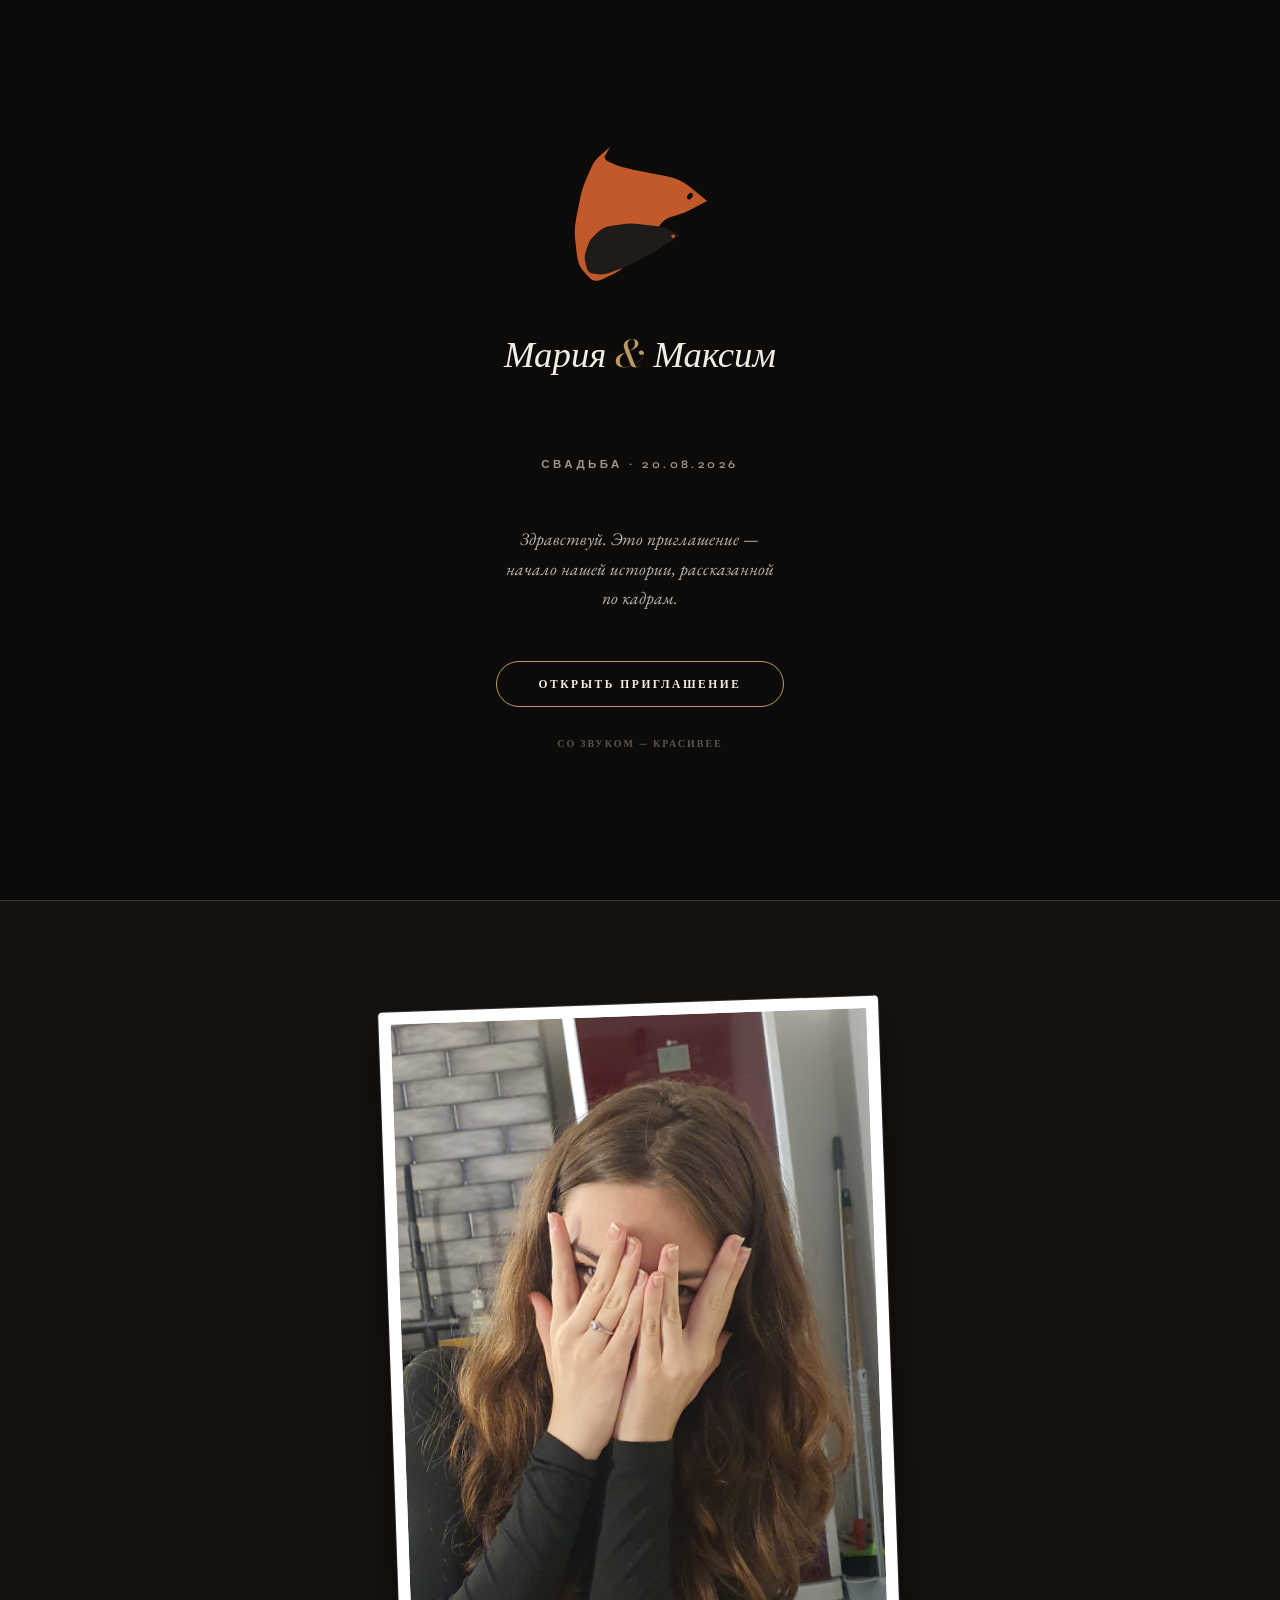
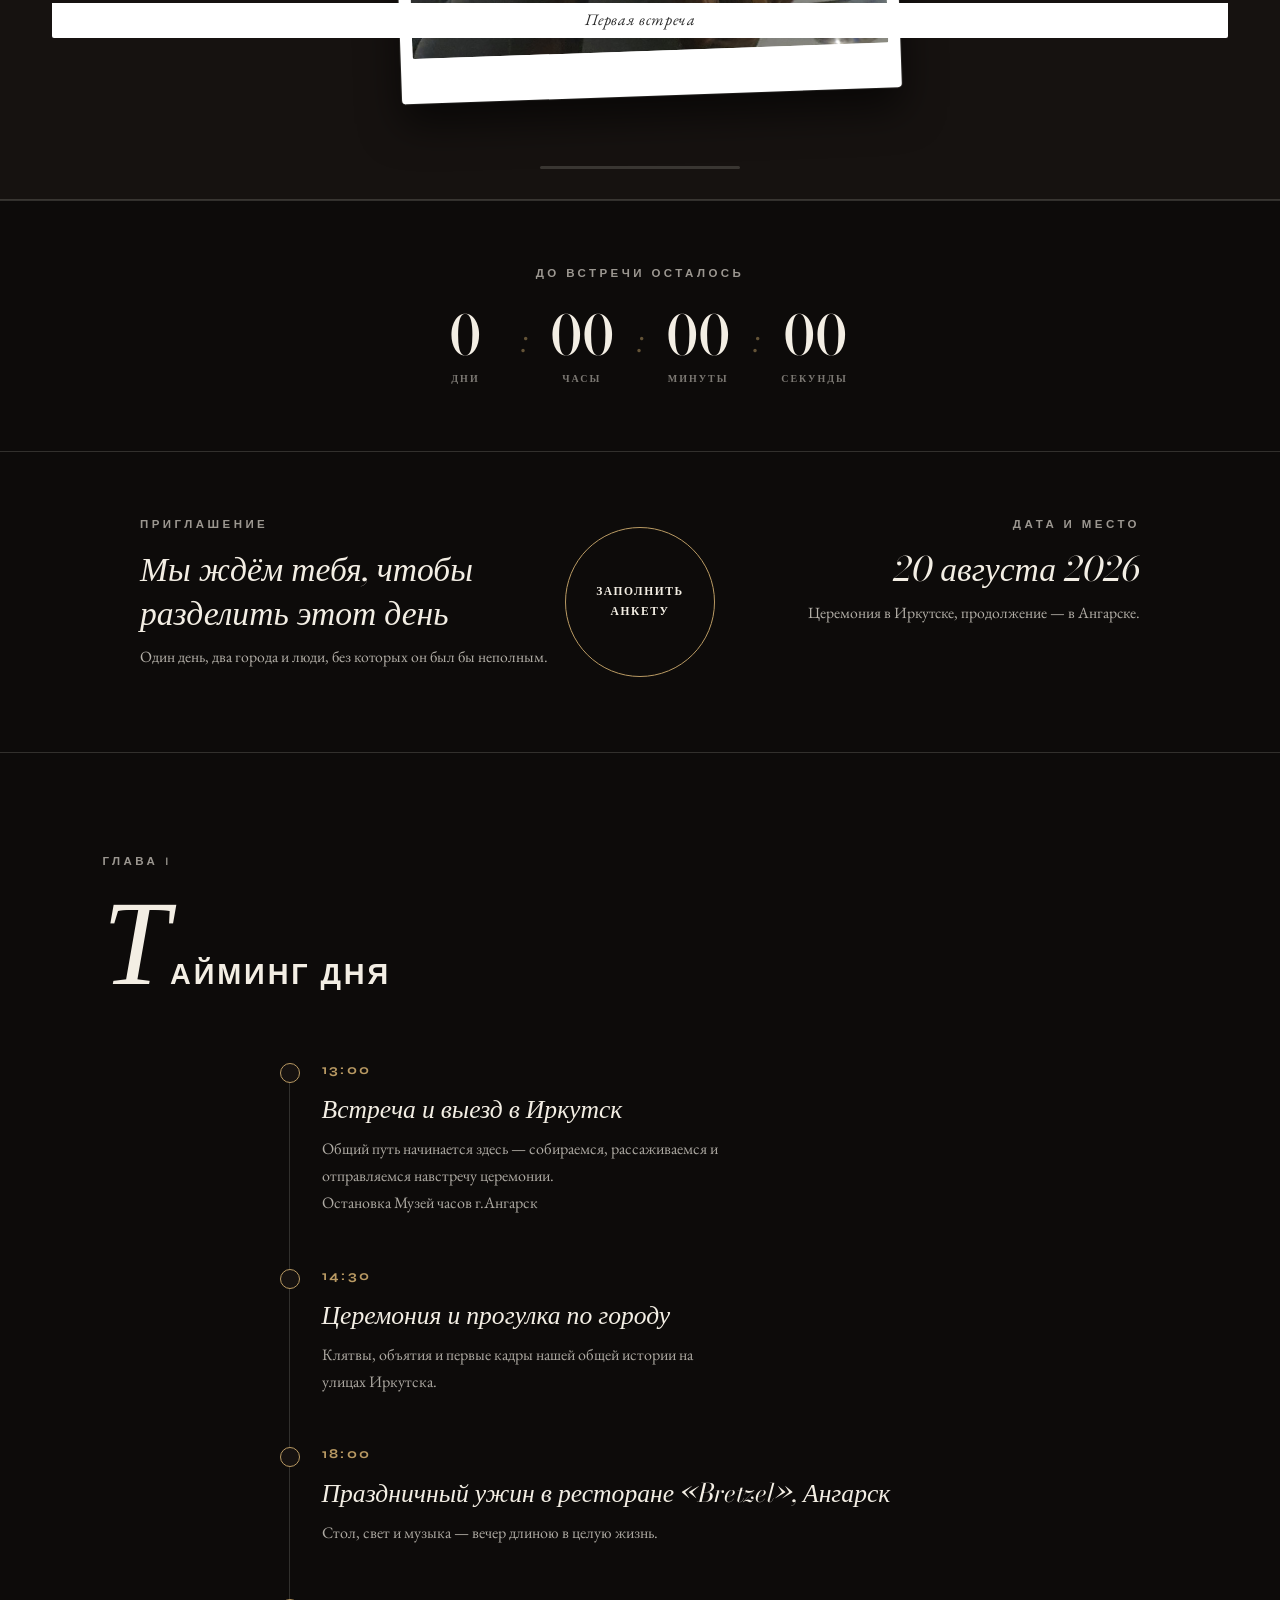
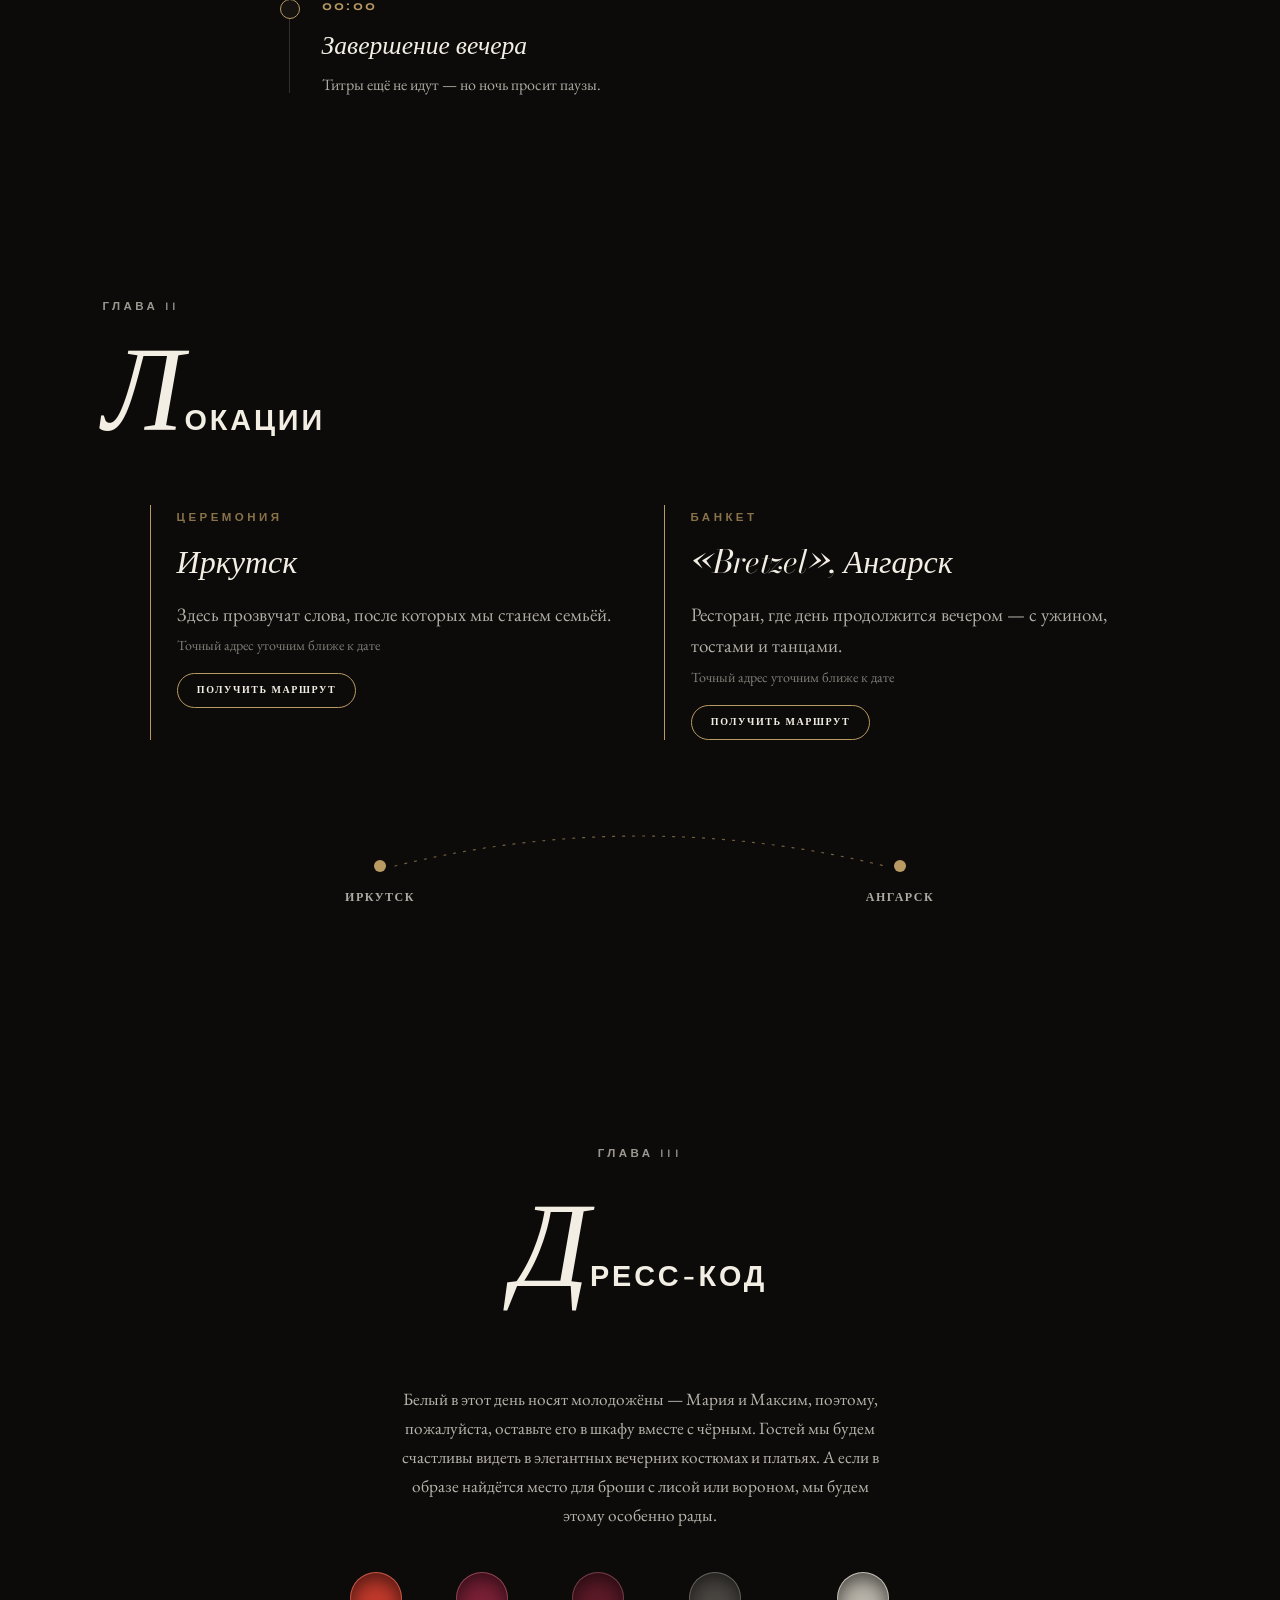
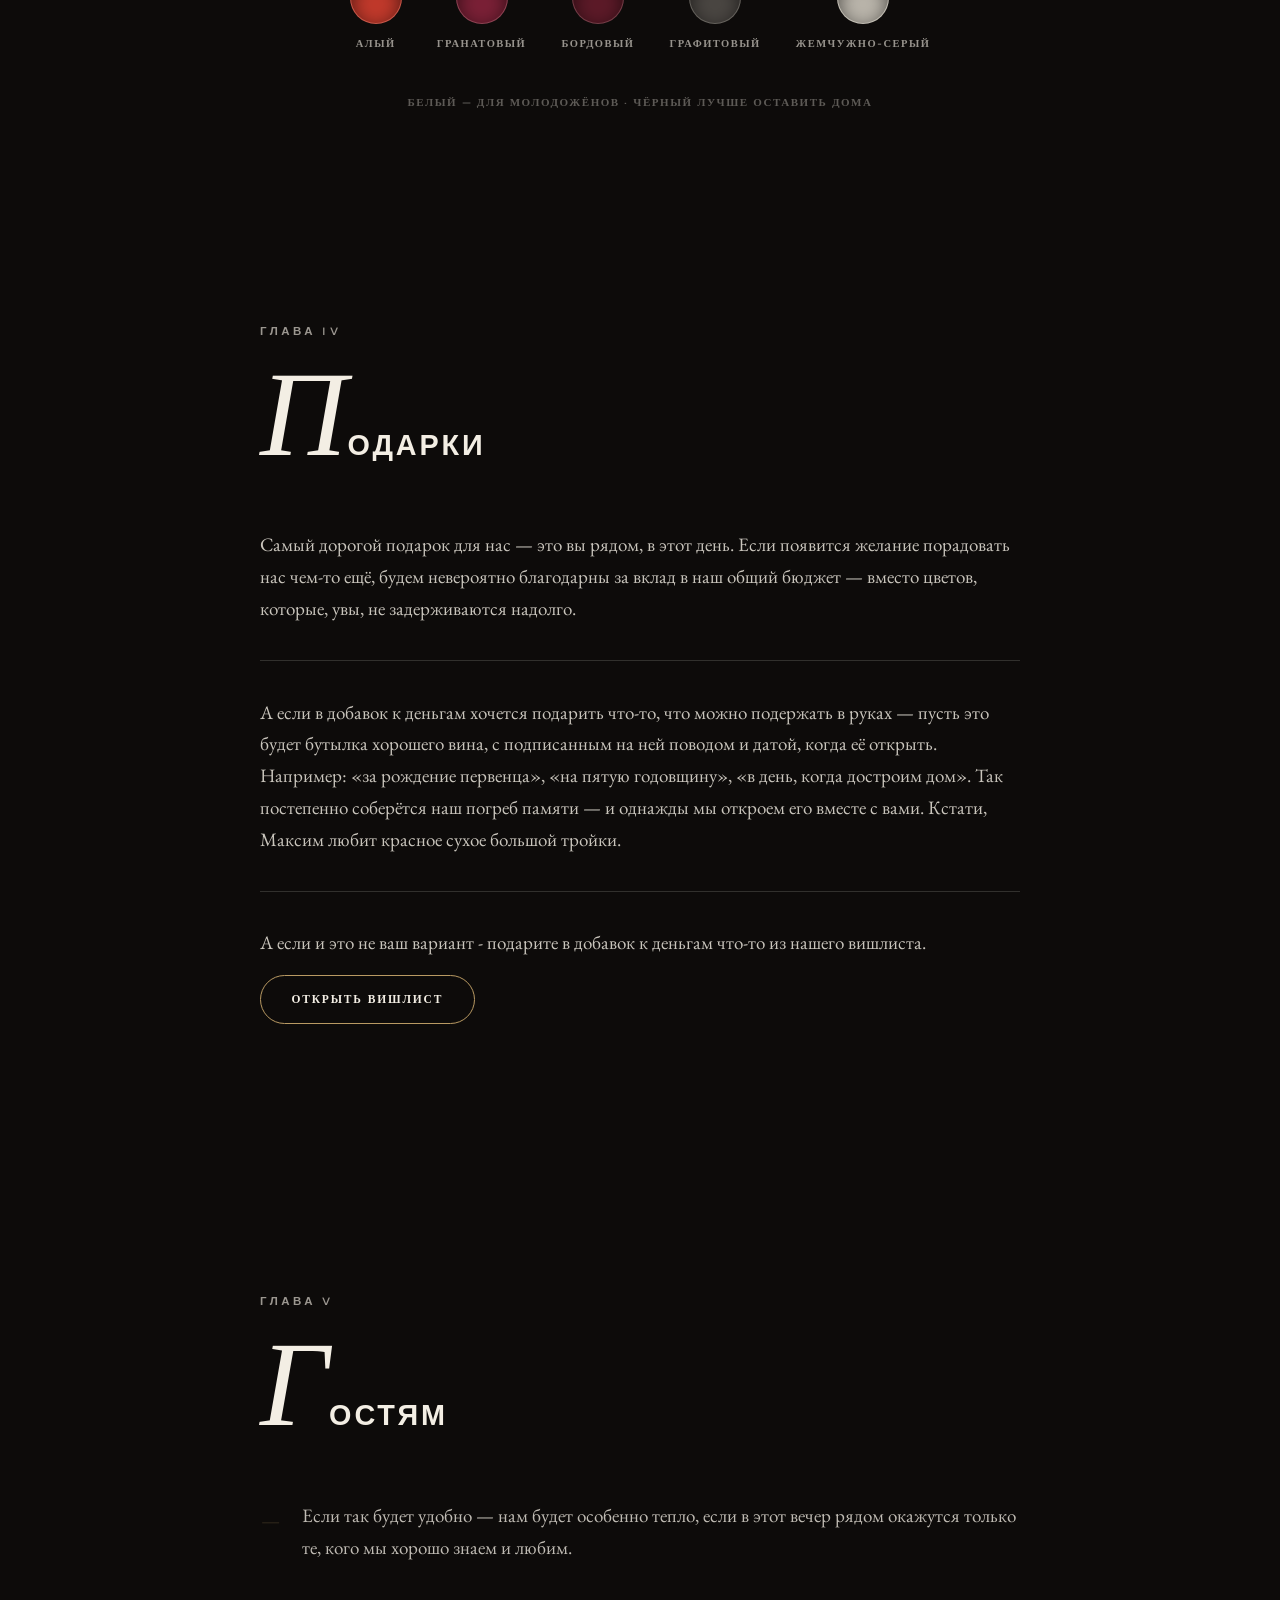
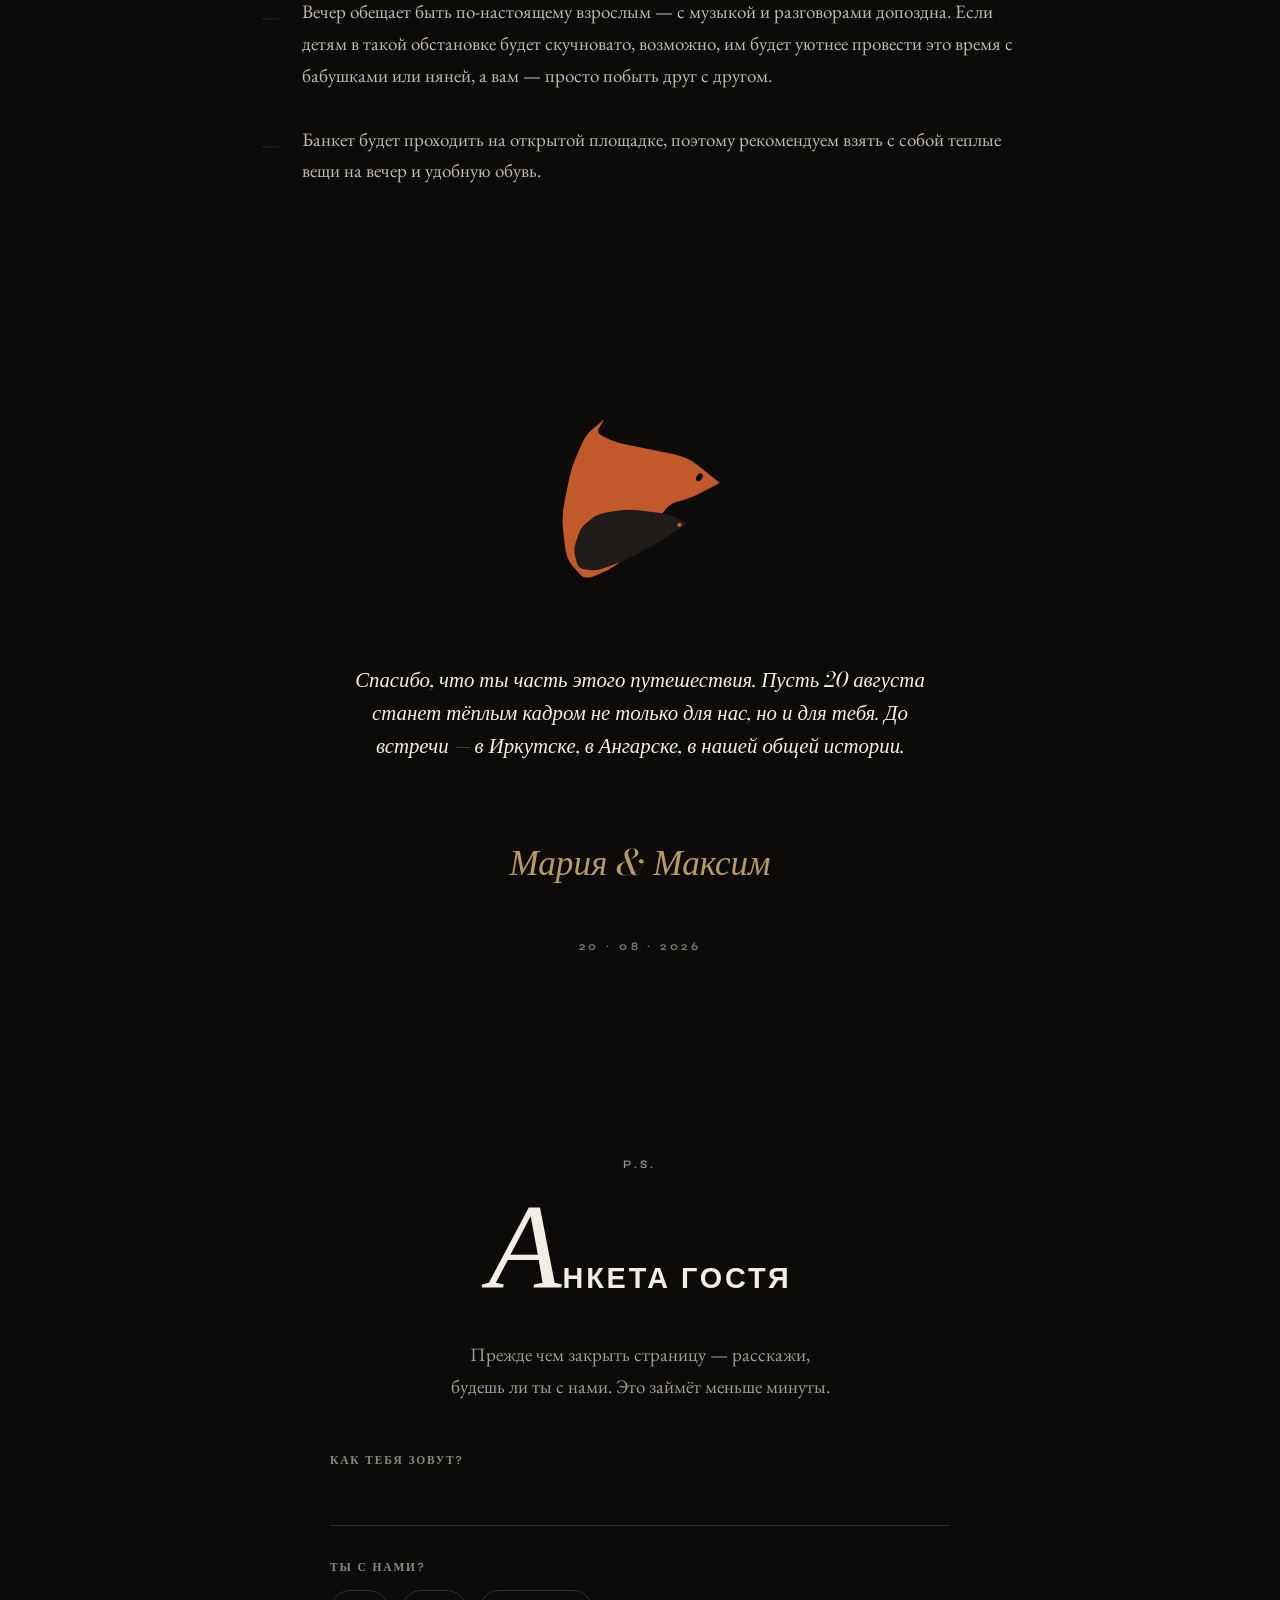
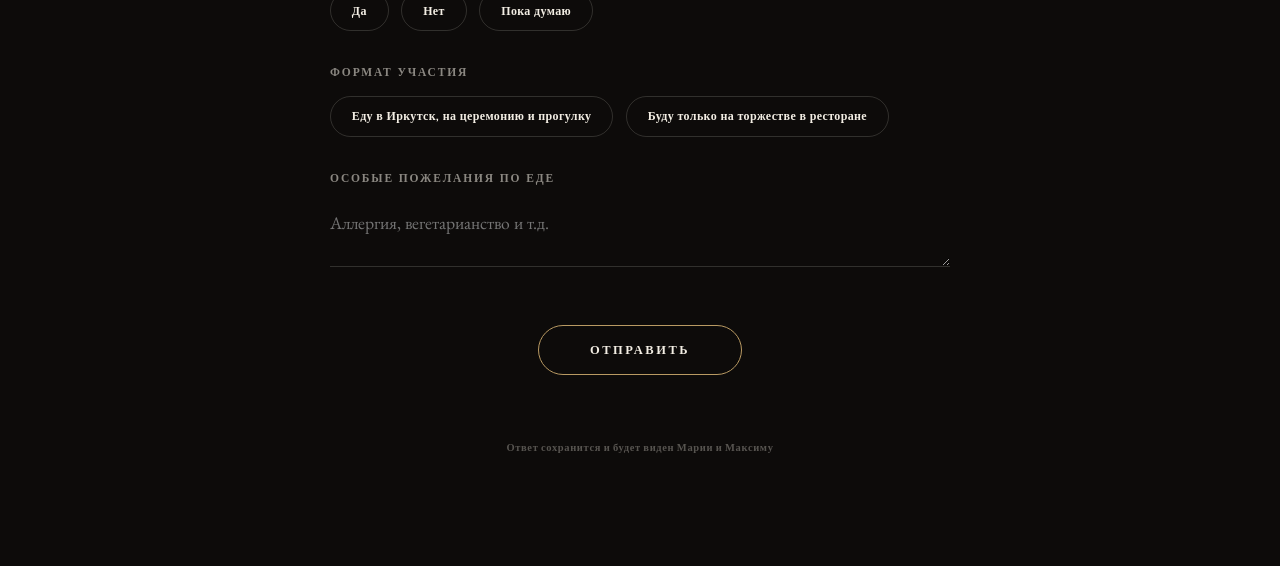
==== commit 1cb5d144: "Обновлён index, style" ====
--- a/index.html
+++ b/index.html
@@ -1,485 +1,882 @@
-<!DOCTYPE html>
+<!doctype html>
 <html lang="ru">
-<head>
-<meta charset="UTF-8">
-<meta name="viewport" content="width=device-width, initial-scale=1.0">
-<title>Мария &amp; Максим — Она сказала «ДА»</title>
-<link rel="preconnect" href="https://fonts.googleapis.com">
-<link rel="preconnect" href="https://fonts.gstatic.com" crossorigin>
-<link href="https://fonts.googleapis.com/css2?family=Bodoni+Moda:ital,wght@0,400;0,500;0,600;1,400;1,500;1,600&family=Syne:wght@500;600;700;800&family=EB+Garamond:ital,wght@0,400;0,500;1,400&display=swap" rel="stylesheet">
-<link rel="stylesheet" href="style.css">
-
-</head>
-<body>
-
-<svg class="grain" aria-hidden="true">
-  <filter id="noiseFilter">
-    <feTurbulence type="fractalNoise" baseFrequency="0.85" numOctaves="2" stitchTiles="stitch"/>
-    <feColorMatrix type="saturate" values="0"/>
-  </filter>
-  <rect width="100%" height="100%" filter="url(#noiseFilter)"/>
-</svg>
-
-<div class="reel" aria-hidden="true"><div class="reel-fill"></div></div>
-
-<div class="edge left" aria-hidden="true"><span>От первой встречи</span></div>
-<div class="edge right" aria-hidden="true"><span>До общей истории</span></div>
-
-<div class="companion fox-c" aria-hidden="true">
-  <svg viewBox="0 0 400 400"><path fill="currentColor" d="M125.0,25.0 L125.0,25.0 L113.1,46.0 Q108.0,55.0 120.6,61.0 L137.4,69.0 Q150.0,75.0 183.3,81.7 L266.7,98.3 Q300.0,105.0 320.4,121.5 L368.0,160.0 L327.4,181.0 Q310.0,190.0 295.0,194.5 L275.0,200.5 Q260.0,205.0 246.5,224.5 L228.5,250.5 Q215.0,270.0 195.5,289.5 L169.5,315.5 Q150.0,335.0 130.5,344.0 L104.5,356.0 Q85.0,365.0 73.0,351.5 L57.0,333.5 Q45.0,320.0 42.0,293.0 L38.0,257.0 Q35.0,230.0 41.0,200.0 L49.0,160.0 Q55.0,130.0 64.0,109.0 L76.0,81.0 Q85.0,60.0 97.0,49.5 Z"/></svg>
-</div>
-<div class="companion raven-c" aria-hidden="true">
-  <svg viewBox="0 0 400 400"><path fill="currentColor" d="M234.5,222.0 L234.5,222.0 Q260.0,225.0 272.0,231.0 L300.0,245.0 L279.0,259.0 Q270.0,265.0 258.0,272.5 L242.0,282.5 Q230.0,290.0 213.5,299.0 L191.5,311.0 Q175.0,320.0 155.5,327.5 L129.5,337.5 Q110.0,345.0 98.0,343.5 L82.0,341.5 Q70.0,340.0 67.0,328.0 L63.0,312.0 Q60.0,300.0 64.5,286.5 L70.5,268.5 Q75.0,255.0 85.5,246.0 L99.5,234.0 Q110.0,225.0 129.5,222.0 L155.5,218.0 Q175.0,215.0 200.5,218.0 Z"/></svg>
-</div>
-
-<!-- SPLASH -->
-<div class="splash" id="splash">
-  <div class="splash-inner">
-    <div class="splash-emblem">
+  <head>
+    <meta charset="UTF-8" />
+    <meta name="viewport" content="width=device-width, initial-scale=1.0" />
+    <title>Мария &amp; Максим — Она сказала «ДА»</title>
+    <link rel="preconnect" href="https://fonts.googleapis.com" />
+    <link rel="preconnect" href="https://fonts.gstatic.com" crossorigin />
+    <link
+      href="https://fonts.googleapis.com/css2?family=Bodoni+Moda:ital,wght@0,400;0,500;0,600;1,400;1,500;1,600&family=Syne:wght@500;600;700;800&family=EB+Garamond:ital,wght@0,400;0,500;1,400&display=swap"
+      rel="stylesheet"
+    />
+    <link rel="stylesheet" href="style.css" />
+  </head>
+  <body>
+    <svg class="grain" aria-hidden="true">
+      <filter id="noiseFilter">
+        <feTurbulence
+          type="fractalNoise"
+          baseFrequency="0.85"
+          numOctaves="2"
+          stitchTiles="stitch"
+        />
+        <feColorMatrix type="saturate" values="0" />
+      </filter>
+      <rect width="100%" height="100%" filter="url(#noiseFilter)" />
+    </svg>
+
+    <div class="reel" aria-hidden="true"><div class="reel-fill"></div></div>
+
+    <div class="edge left" aria-hidden="true">
+      <span>От первой встречи</span>
+    </div>
+    <div class="edge right" aria-hidden="true">
+      <span>До общей истории</span>
+    </div>
+
+    <div class="companion fox-c" aria-hidden="true">
       <svg viewBox="0 0 400 400">
-        <path fill="#C1592A" d="M125.0,25.0 L125.0,25.0 L113.1,46.0 Q108.0,55.0 120.6,61.0 L137.4,69.0 Q150.0,75.0 183.3,81.7 L266.7,98.3 Q300.0,105.0 320.4,121.5 L368.0,160.0 L327.4,181.0 Q310.0,190.0 295.0,194.5 L275.0,200.5 Q260.0,205.0 246.5,224.5 L228.5,250.5 Q215.0,270.0 195.5,289.5 L169.5,315.5 Q150.0,335.0 130.5,344.0 L104.5,356.0 Q85.0,365.0 73.0,351.5 L57.0,333.5 Q45.0,320.0 42.0,293.0 L38.0,257.0 Q35.0,230.0 41.0,200.0 L49.0,160.0 Q55.0,130.0 64.0,109.0 L76.0,81.0 Q85.0,60.0 97.0,49.5 Z"/>
-        <ellipse cx="325" cy="148" rx="6" ry="9" fill="#0D0B0A" transform="rotate(35 325 148)"/>
-        <path fill="#1E1B18" d="M234.5,222.0 L234.5,222.0 Q260.0,225.0 272.0,231.0 L300.0,245.0 L279.0,259.0 Q270.0,265.0 258.0,272.5 L242.0,282.5 Q230.0,290.0 213.5,299.0 L191.5,311.0 Q175.0,320.0 155.5,327.5 L129.5,337.5 Q110.0,345.0 98.0,343.5 L82.0,341.5 Q70.0,340.0 67.0,328.0 L63.0,312.0 Q60.0,300.0 64.5,286.5 L70.5,268.5 Q75.0,255.0 85.5,246.0 L99.5,234.0 Q110.0,225.0 129.5,222.0 L155.5,218.0 Q175.0,215.0 200.5,218.0 Z"/>
-        <circle cx="283" cy="248" r="4.5" fill="#C1592A"/>
+        <path
+          fill="currentColor"
+          d="M125.0,25.0 L125.0,25.0 L113.1,46.0 Q108.0,55.0 120.6,61.0 L137.4,69.0 Q150.0,75.0 183.3,81.7 L266.7,98.3 Q300.0,105.0 320.4,121.5 L368.0,160.0 L327.4,181.0 Q310.0,190.0 295.0,194.5 L275.0,200.5 Q260.0,205.0 246.5,224.5 L228.5,250.5 Q215.0,270.0 195.5,289.5 L169.5,315.5 Q150.0,335.0 130.5,344.0 L104.5,356.0 Q85.0,365.0 73.0,351.5 L57.0,333.5 Q45.0,320.0 42.0,293.0 L38.0,257.0 Q35.0,230.0 41.0,200.0 L49.0,160.0 Q55.0,130.0 64.0,109.0 L76.0,81.0 Q85.0,60.0 97.0,49.5 Z"
+        />
       </svg>
     </div>
-    <p class="splash-names">Мария <span style="color:var(--gold)">&amp;</span> Максим</p>
-    <p class="eyebrow">Свадьба · 20.08.2026</p>
-    <p class="splash-msg">Здравствуй. Это приглашение — начало нашей истории, рассказанной по кадрам.</p>
-    <button class="enter-btn" id="enterBtn">Открыть приглашение</button>
-    <p class="splash-hint">Со звуком — красивее</p>
-  </div>
-</div>
-
-<header>
-  <div class="meta-row">
-    <span>Свадьба Марии и Максима</span>
-    <span>20 · 08 · 2026</span>
-  </div>
-  <nav class="nav-row">
-    <a href="#timing">Тайминг</a>
-    <a href="#locations">Локации</a>
-    <a href="#dress">Дресс-код</a>
-    <a href="#gifts">Подарки</a>
-    <a href="#rsvp">Анкета</a>
-  </nav>
-</header>
-
-<!-- HERO -->
-<section class="hero" id="hero">
-  <div class="vignette" aria-hidden="true"></div>
-  <div class="embrace" aria-hidden="true">
-    <svg viewBox="0 0 400 400">
-      <path fill="#C1592A" d="M125.0,25.0 L125.0,25.0 L113.1,46.0 Q108.0,55.0 120.6,61.0 L137.4,69.0 Q150.0,75.0 183.3,81.7 L266.7,98.3 Q300.0,105.0 320.4,121.5 L368.0,160.0 L327.4,181.0 Q310.0,190.0 295.0,194.5 L275.0,200.5 Q260.0,205.0 246.5,224.5 L228.5,250.5 Q215.0,270.0 195.5,289.5 L169.5,315.5 Q150.0,335.0 130.5,344.0 L104.5,356.0 Q85.0,365.0 73.0,351.5 L57.0,333.5 Q45.0,320.0 42.0,293.0 L38.0,257.0 Q35.0,230.0 41.0,200.0 L49.0,160.0 Q55.0,130.0 64.0,109.0 L76.0,81.0 Q85.0,60.0 97.0,49.5 Z"/>
-      <path fill="#1E1B18" d="M234.5,222.0 L234.5,222.0 Q260.0,225.0 272.0,231.0 L300.0,245.0 L279.0,259.0 Q270.0,265.0 258.0,272.5 L242.0,282.5 Q230.0,290.0 213.5,299.0 L191.5,311.0 Q175.0,320.0 155.5,327.5 L129.5,337.5 Q110.0,345.0 98.0,343.5 L82.0,341.5 Q70.0,340.0 67.0,328.0 L63.0,312.0 Q60.0,300.0 64.5,286.5 L70.5,268.5 Q75.0,255.0 85.5,246.0 L99.5,234.0 Q110.0,225.0 129.5,222.0 L155.5,218.0 Q175.0,215.0 200.5,218.0 Z"/>
-    </svg>
-  </div>
-  <div id="bokehLayer" aria-hidden="true"></div>
-
-  <div class="hero-content">
-    <p class="eyebrow">Пролог одной истории</p>
-    <div class="hero-title">
-      <span class="line1">Она сказала</span>
-      <span class="line2">«ДА»</span>
-    </div>
-    <p class="names">Мария <span style="color:var(--gold)">&amp;</span> Максим</p>
-    <p class="date">20 августа 2026 · Иркутск — Ангарск</p>
-    <p class="scrollcue">Листайте, чтобы читать дальше ↓</p>
-  </div>
-</section>
-
-<!-- COUNTDOWN -->
-<section class="countdown reveal">
-  <span class="eyebrow">До встречи осталось</span>
-  <div class="cd-grid">
-    <div class="cd-box"><span class="cd-num" id="cdDays">00</span><span class="cd-label">дни</span></div>
-    <div class="cd-sep">:</div>
-    <div class="cd-box"><span class="cd-num" id="cdHours">00</span><span class="cd-label">часы</span></div>
-    <div class="cd-sep">:</div>
-    <div class="cd-box"><span class="cd-num" id="cdMins">00</span><span class="cd-label">минуты</span></div>
-    <div class="cd-sep">:</div>
-    <div class="cd-box"><span class="cd-num" id="cdSecs">00</span><span class="cd-label">секунды</span></div>
-  </div>
-</section>
-
-<!-- INFO STRIP -->
-<section class="info-strip reveal">
-  <div class="info-grid">
-    <div class="info-col">
-      <span class="eyebrow">Приглашение</span>
-      <h3>Мы ждём тебя, чтобы разделить этот день</h3>
-      <p>Один день, два города и люди, без которых он был бы неполным.</p>
-    </div>
-    <div class="info-col" style="text-align:right;">
-      <span class="eyebrow">Дата и место</span>
-      <h3>20 августа 2026</h3>
-      <p>Церемония в Иркутске, продолжение — в Ангарске.</p>
-    </div>
-  </div>
-  <a href="#rsvp" class="info-cta">Заполнить<br>анкету</a>
-</section>
-
-<!-- TIMING -->
-<section class="block" id="timing">
-  <div class="reveal">
-    <div class="block-head">
-      <span class="eyebrow">Глава I</span>
-      <h2 class="big-title"><span class="g">Т</span><span class="r">айминг дня</span></h2>
-    </div>
-    <div class="tl">
-      <div class="tl-item">
-        <div class="tl-time">13:00</div>
-        <div class="tl-title">Встреча и выезд в Иркутск</div>
-        <div class="tl-text">Общий путь начинается здесь — собираемся, рассаживаемся и отправляемся навстречу церемонии.</div>
-        <div class="tl-text">Остановка Музей часов г.Ангарск</div>
-      </div>
-      <div class="tl-item">
-        <div class="tl-time">14:30</div>
-        <div class="tl-title">Церемония и прогулка по городу</div>
-        <div class="tl-text">Клятвы, объятия и первые кадры нашей общей истории на улицах Иркутска.</div>
-      </div>
-      <div class="tl-item">
-        <div class="tl-time">18:00</div>
-        <div class="tl-title">Праздничный ужин в ресторане «Bretzel», Ангарск</div>
-        <div class="tl-text">Стол, свет и музыка — вечер длиною в целую жизнь.</div>
-      </div>
-      <div class="tl-item">
-        <div class="tl-time">00:00</div>
-        <div class="tl-title">Завершение вечера</div>
-        <div class="tl-text">Титры ещё не идут — но ночь просит паузы.</div>
-      </div>
-    </div>
-  </div>
-</section>
-
-<!-- LOCATIONS -->
-<section class="block alt" id="locations">
-  <div class="reveal">
-    <div class="block-head">
-      <span class="eyebrow">Глава II</span>
-      <h2 class="big-title"><span class="g">Л</span><span class="r">окации</span></h2>
-    </div>
-    <div class="loc-grid">
-      <div class="loc-card">
-        <p class="eyebrow">Церемония</p>
-        <h3>Иркутск</h3>
-        <p>Здесь прозвучат слова, после которых мы станем семьёй.</p>
-        <p style="opacity:.5; font-size:0.88rem;">Точный адрес уточним ближе к дате</p>
-        <button><a href="https://2gis.ru/irkutsk/geo/1548748027091268?immersive=on">Получить маршрут </button></a>
-      </div>
-      <div class="loc-card">
-        <p class="eyebrow">Банкет</p>
-        <h3>«Bretzel», Ангарск</h3>
-        <p>Ресторан, где день продолжится вечером — с ужином, тостами и танцами.</p>
-        <p style="opacity:.5; font-size:0.88rem;">Точный адрес уточним ближе к дате</p>
-        <button> <a href="https://2gis.ru/angarsk/search/%D0%B0%D0%BD%D0%B3%D0%B0%D1%80%D1%81%D0%BA%20bretzel/firm/70000001060463745/103.890756%2C52.544062?m=103.890094%2C52.533322%2F11.33&immersive=on">Получить маршрут</a></button>
-        </div>
-      </div>
-    </div>
-    <div class="route">
-      <svg viewBox="0 0 700 140" aria-hidden="true">
-        <circle cx="90" cy="70" r="6" fill="#B99A63"/>
-        <text x="90" y="105" text-anchor="middle" font-family="Syne" font-weight="600" font-size="12" letter-spacing="1.5" fill="#F3EEE4" opacity="0.7">ИРКУТСК</text>
-        <circle cx="610" cy="70" r="6" fill="#B99A63"/>
-        <text x="610" y="105" text-anchor="middle" font-family="Syne" font-weight="600" font-size="12" letter-spacing="1.5" fill="#F3EEE4" opacity="0.7">АНГАРСК</text>
-        <path d="M105 70 Q 350 10 595 70" fill="none" stroke="#B99A63" stroke-width="1.2" stroke-dasharray="2 8" stroke-linecap="round" opacity="0.6"/>
+    <div class="companion raven-c" aria-hidden="true">
+      <svg viewBox="0 0 400 400">
+        <path
+          fill="currentColor"
+          d="M234.5,222.0 L234.5,222.0 Q260.0,225.0 272.0,231.0 L300.0,245.0 L279.0,259.0 Q270.0,265.0 258.0,272.5 L242.0,282.5 Q230.0,290.0 213.5,299.0 L191.5,311.0 Q175.0,320.0 155.5,327.5 L129.5,337.5 Q110.0,345.0 98.0,343.5 L82.0,341.5 Q70.0,340.0 67.0,328.0 L63.0,312.0 Q60.0,300.0 64.5,286.5 L70.5,268.5 Q75.0,255.0 85.5,246.0 L99.5,234.0 Q110.0,225.0 129.5,222.0 L155.5,218.0 Q175.0,215.0 200.5,218.0 Z"
+        />
       </svg>
     </div>
-  </div>
-</section>
-
-<!-- DRESS CODE -->
-<section class="block dress" id="dress">
-  <div class="reveal">
-    <div class="block-head">
-      <span class="eyebrow">Глава III</span>
-      <h2 class="big-title" style="justify-content:center;"><span class="g">Д</span><span class="r">ресс-код</span></h2>
+
+    <!-- SPLASH -->
+    <div class="splash" id="splash">
+      <div class="splash-inner">
+        <div class="splash-emblem">
+          <svg viewBox="0 0 400 400">
+            <path
+              fill="#C1592A"
+              d="M125.0,25.0 L125.0,25.0 L113.1,46.0 Q108.0,55.0 120.6,61.0 L137.4,69.0 Q150.0,75.0 183.3,81.7 L266.7,98.3 Q300.0,105.0 320.4,121.5 L368.0,160.0 L327.4,181.0 Q310.0,190.0 295.0,194.5 L275.0,200.5 Q260.0,205.0 246.5,224.5 L228.5,250.5 Q215.0,270.0 195.5,289.5 L169.5,315.5 Q150.0,335.0 130.5,344.0 L104.5,356.0 Q85.0,365.0 73.0,351.5 L57.0,333.5 Q45.0,320.0 42.0,293.0 L38.0,257.0 Q35.0,230.0 41.0,200.0 L49.0,160.0 Q55.0,130.0 64.0,109.0 L76.0,81.0 Q85.0,60.0 97.0,49.5 Z"
+            />
+            <ellipse
+              cx="325"
+              cy="148"
+              rx="6"
+              ry="9"
+              fill="#0D0B0A"
+              transform="rotate(35 325 148)"
+            />
+            <path
+              fill="#1E1B18"
+              d="M234.5,222.0 L234.5,222.0 Q260.0,225.0 272.0,231.0 L300.0,245.0 L279.0,259.0 Q270.0,265.0 258.0,272.5 L242.0,282.5 Q230.0,290.0 213.5,299.0 L191.5,311.0 Q175.0,320.0 155.5,327.5 L129.5,337.5 Q110.0,345.0 98.0,343.5 L82.0,341.5 Q70.0,340.0 67.0,328.0 L63.0,312.0 Q60.0,300.0 64.5,286.5 L70.5,268.5 Q75.0,255.0 85.5,246.0 L99.5,234.0 Q110.0,225.0 129.5,222.0 L155.5,218.0 Q175.0,215.0 200.5,218.0 Z"
+            />
+            <circle cx="283" cy="248" r="4.5" fill="#C1592A" />
+          </svg>
+        </div>
+        <p class="splash-names">
+          Мария <span style="color: var(--gold)">&amp;</span> Максим
+        </p>
+        <p class="eyebrow">Свадьба · 20.08.2026</p>
+        <p class="splash-msg">
+          Здравствуй. Это приглашение — начало нашей истории, рассказанной по
+          кадрам.
+        </p>
+        <button class="enter-btn" id="enterBtn">Открыть приглашение</button>
+        <p class="splash-hint">Со звуком — красивее</p>
+      </div>
     </div>
-    <p class="desc">Белый в этот день носят молодожёны — Мария и Максим, поэтому, пожалуйста, оставьте его в шкафу вместе с чёрным. Гостей мы будем счастливы видеть в элегантных вечерних костюмах и платьях. А если в образе найдётся место для броши с лисой или вороном, мы будем этому особенно рады.</p>
-    <div class="swatches">
-      <div class="swatch"><div class="dot" style="background:#C0392B;"></div><div class="label">Алый</div></div>
-      <div class="swatch"><div class="dot" style="background:#7A2036;"></div><div class="label">Гранатовый</div></div>
-      <div class="swatch"><div class="dot" style="background:#5C1A28;"></div><div class="label">Бордовый</div></div>
-      <div class="swatch"><div class="dot" style="background:#4A4642;"></div><div class="label">Графитовый</div></div>
-      <div class="swatch"><div class="dot" style="background:#B9B4AA;"></div><div class="label">Жемчужно-серый</div></div>
-    </div>
-    <p class="no-colors">Белый — для молодожёнов · Чёрный лучше оставить дома</p>
-  </div>
-</section>
-
-<!-- GIFTS -->
-<section class="block alt gifts" id="gifts">
-  <div class="reveal wrap">
-    <div class="block-head">
-      <span class="eyebrow">Глава IV</span>
-      <h2 class="big-title"><span class="g">П</span><span class="r">одарки</span></h2>
-    </div>
-    <div class="gift-item">
-      <p>Самый дорогой подарок для нас — это вы рядом, в этот день. Если появится желание порадовать нас чем-то ещё, будем невероятно благодарны за вклад в наш общий бюджет — вместо цветов, которые, увы, не задерживаются надолго.</p>
-    </div>
-    <div class="gift-item">
-      <p>А если в добавок к деньгам хочется подарить что-то, что можно подержать в руках — пусть это будет бутылка хорошего вина, с подписанным на ней поводом и датой, когда её открыть. Например: «за рождение первенца», «на пятую годовщину», «в день, когда достроим дом». Так постепенно соберётся наш погреб памяти — и однажды мы откроем его вместе с вами. Кстати, Максим любит красное сухое большой тройки.</p>
-    </div>
-    <div class="gift-item">
-      <p>А если и это не ваш вариант - подарите в добавок к деньгам что-то из нашего вишлиста.</p>
-      <a class="wishlist-btn" href="https://followish.io/mywishlist/m70tvq22rfbehp" target="_blank" rel="noopener">Открыть вишлист</a>
-    </div>
-  </div>
-</section>
-
-<!-- GUESTS -->
-<section class="block guests" id="guests">
-  <div class="reveal wrap">
-    <div class="block-head">
-      <span class="eyebrow">Глава V</span>
-      <h2 class="big-title"><span class="g">Г</span><span class="r">остям</span></h2>
-    </div>
-    <div class="guest-item">
-      <div class="mark">—</div>
-      <p>Если так будет удобно — нам будет особенно тепло, если в этот вечер рядом окажутся только те, кого мы хорошо знаем и любим.</p>
-    </div>
-    <div class="guest-item">
-      <div class="mark">—</div>
-      <p>Вечер обещает быть по-настоящему взрослым — с музыкой и разговорами допоздна. Если детям в такой обстановке будет скучновато, возможно, им будет уютнее провести это время с бабушками или няней, а вам — просто побыть друг с другом.</p>
-    </div>
-    <div class="guest-item">
-      <div class="mark">—</div>
-      <p>Банкет будет проходить на открытой площадке, поэтому рекомендуем взять с собой теплые вещи на вечер и удобную обувь.</p>
-    </div>
-  </div>
-</section>
-
-<!-- FAREWELL -->
-<section class="farewell">
-  <div class="reveal union">
-    <svg viewBox="0 0 400 400" aria-hidden="true">
-      <path fill="#C1592A" d="M125.0,25.0 L125.0,25.0 L113.1,46.0 Q108.0,55.0 120.6,61.0 L137.4,69.0 Q150.0,75.0 183.3,81.7 L266.7,98.3 Q300.0,105.0 320.4,121.5 L368.0,160.0 L327.4,181.0 Q310.0,190.0 295.0,194.5 L275.0,200.5 Q260.0,205.0 246.5,224.5 L228.5,250.5 Q215.0,270.0 195.5,289.5 L169.5,315.5 Q150.0,335.0 130.5,344.0 L104.5,356.0 Q85.0,365.0 73.0,351.5 L57.0,333.5 Q45.0,320.0 42.0,293.0 L38.0,257.0 Q35.0,230.0 41.0,200.0 L49.0,160.0 Q55.0,130.0 64.0,109.0 L76.0,81.0 Q85.0,60.0 97.0,49.5 Z"/>
-      <ellipse cx="325" cy="148" rx="6" ry="9" fill="#0D0B0A" transform="rotate(35 325 148)"/>
-      <path fill="#1E1B18" d="M234.5,222.0 L234.5,222.0 Q260.0,225.0 272.0,231.0 L300.0,245.0 L279.0,259.0 Q270.0,265.0 258.0,272.5 L242.0,282.5 Q230.0,290.0 213.5,299.0 L191.5,311.0 Q175.0,320.0 155.5,327.5 L129.5,337.5 Q110.0,345.0 98.0,343.5 L82.0,341.5 Q70.0,340.0 67.0,328.0 L63.0,312.0 Q60.0,300.0 64.5,286.5 L70.5,268.5 Q75.0,255.0 85.5,246.0 L99.5,234.0 Q110.0,225.0 129.5,222.0 L155.5,218.0 Q175.0,215.0 200.5,218.0 Z"/>
-      <circle cx="283" cy="248" r="4.5" fill="#C1592A"/>
-    </svg>
-  </div>
-  <p class="reveal msg">Спасибо, что ты часть этого путешествия. Пусть 20 августа станет тёплым кадром не только для нас, но и для тебя. До встречи — в Иркутске, в Ангарске, в нашей общей истории.</p>
-  <p class="reveal sig">Мария &amp; Максим</p>
-  <p class="reveal fdate">20 · 08 · 2026</p>
-</section>
-
-<!-- RSVP — moved to the very end -->
-<section class="block alt rsvp" id="rsvp">
-  <div class="reveal">
-    <div class="block-head">
-      <span class="eyebrow">P.S.</span>
-      <h2 class="big-title" style="justify-content:center;"><span class="g">А</span><span class="r">нкета гостя</span></h2>
-      <p class="sub">Прежде чем закрыть страницу — расскажи, будешь ли ты с нами. Это займёт меньше минуты.</p>
-    </div>
-
-    <form class="rsvpform" id="rsvpform">
-      <input type="hidden" name="_subject" value="Свадебный опрос">
-      <input type="hidden" name="_template" value="table">
-      <input type="hidden" name="_captcha" value="false">
-
-      <div class="field">
-        <label class="q" for="name">Как тебя зовут?</label>
-        <input type="text" id="name" name="Гость" required autocomplete="name">
-      </div>
-
-      <div class="field">
-        <label class="q">Ты с нами?</label>
-        <div class="options" role="radiogroup" aria-label="Ты с нами">
-          <label class="opt"><input type="radio" name="Придёт / не придёт" value="Да" required><span>Да</span></label>
-          <label class="opt"><input type="radio" name="Придёт / не придёт" value="Нет"><span>Нет</span></label>
-          <label class="opt"><input type="radio" name="Придёт / не придёт" value="Пока думаю"><span>Пока думаю</span></label>
-        </div>
-      </div>
-
-      <div class="field">
-        <label class="q">Формат участия</label>
-        <div class="options" role="radiogroup" aria-label="Формат участия">
-          <label class="opt"><input type="radio" name="Едет / не едет в Иркутск" value="Едет — на церемонию и прогулку" required><span>Еду в Иркутск, на церемонию и прогулку</span></label>
-          <label class="opt"><input type="radio" name="Едет / не едет в Иркутск" value="Не едет — только банкет в Ангарске"><span>Буду только на торжестве в ресторане</span></label>
-        </div>
-      </div>
-
-      <div class="field">
-        <label class="q" for="notes">Особые пожелания по еде</label>
-        <textarea id="notes" name="Особые пожелания" placeholder="Аллергия, вегетарианство и т.д."></textarea>
-      </div>
-
-      <button type="submit" class="submit-btn" id="submitBtn">Отправить</button>
-      <p class="form-note">Ответ сохранится и будет виден Марии и Максиму</p>
-    </form>
-    <p class="thanks" id="thanks">Спасибо! Мы уже отмечаем твоё имя в списке гостей этой истории.</p>
-  </div>
-</section>
-
-<button class="music-toggle" id="musicToggle" aria-label="Включить фоновую музыку" title="Фоновая музыка">
-  <div class="bars"><span></span><span></span><span></span></div>
-</button>
-
-<audio id="bgMusic" loop preload="auto">
-  <source src="music/Hippie Sabotage cover - Demon Eyes.mp3" type="audio/mpeg">
-</audio>
-
-<script>
-(function(){
-  var reduceMotion = window.matchMedia('(prefers-reduced-motion: reduce)').matches;
-  var root = document.documentElement;
-
-  /* ---------- scroll progress + companions ---------- */
-  function onScroll(){
-    var max = document.body.scrollHeight - window.innerHeight;
-    var frac = max > 0 ? window.scrollY / max : 0;
-    frac = Math.min(1, Math.max(0, frac));
-    root.style.setProperty('--scroll', frac.toFixed(3));
-  }
-  if(reduceMotion){ root.style.setProperty('--scroll', 0.5); }
-  else{ window.addEventListener('scroll', onScroll, {passive:true}); onScroll(); }
-
-  /* ---------- reveal on scroll ---------- */
-  var reveals = document.querySelectorAll('.reveal');
-  if('IntersectionObserver' in window && !reduceMotion){
-    var io = new IntersectionObserver(function(entries){
-      entries.forEach(function(entry){ if(entry.isIntersecting){ entry.target.classList.add('in-view'); } });
-    }, {threshold:0.16});
-    reveals.forEach(function(el){ io.observe(el); });
-  } else {
-    reveals.forEach(function(el){ el.classList.add('in-view'); });
-  }
-
-  /* ---------- bokeh particles in hero ---------- */
-  var bokehLayer = document.getElementById('bokehLayer');
-  if(bokehLayer && !reduceMotion){
-    for(var i=0;i<14;i++){
-      var b = document.createElement('div');
-      b.className = 'bokeh';
-      var size = 6 + Math.random()*16;
-      b.style.width = size+'px'; b.style.height = size+'px';
-      b.style.left = (Math.random()*100)+'%';
-      b.style.bottom = (-10 - Math.random()*20)+'%';
-      b.style.animationDuration = (10 + Math.random()*14)+'s';
-      b.style.animationDelay = (Math.random()*10)+'s';
-      bokehLayer.appendChild(b);
-    }
-  }
-
-  /* ---------- countdown to the wedding day (Irkutsk time, UTC+8) ---------- */
-  var WEDDING_TS = new Date("2026-08-20T13:00:00+08:00").getTime();
-  var cdDays = document.getElementById('cdDays');
-  var cdHours = document.getElementById('cdHours');
-  var cdMins = document.getElementById('cdMins');
-  var cdSecs = document.getElementById('cdSecs');
-  function pad(n){ return String(n).padStart(2,'0'); }
-  function updateCountdown(){
-    var diff = Math.max(0, WEDDING_TS - Date.now());
-    var d = Math.floor(diff/86400000);
-    var h = Math.floor((diff%86400000)/3600000);
-    var m = Math.floor((diff%3600000)/60000);
-    var s = Math.floor((diff%60000)/1000);
-    cdDays.textContent = d;
-    cdHours.textContent = pad(h);
-    cdMins.textContent = pad(m);
-    cdSecs.textContent = pad(s);
-  }
-  updateCountdown();
-  setInterval(updateCountdown, 1000);
-
-  /* ---------- RSVP form: save + email ---------- */
-  var form = document.getElementById('rsvpform');
-  var thanks = document.getElementById('thanks');
-  var submitBtn = document.getElementById('submitBtn');
-  form.addEventListener('submit', async function(e){
-    e.preventDefault();
-    submitBtn.disabled = true;
-    submitBtn.textContent = 'Отправляем…';
-    var fd = new FormData(form);
-    var entry = {
-      name: fd.get('Гость') || '',
-      attending: fd.get('Придёт / не придёт') || '',
-      format: fd.get('Едет / не едет в Иркутск') || '',
-      notes: fd.get('Особые пожелания') || '',
-      ts: Date.now()
-    };
-    try{
-      if(window.storage && window.storage.set){
-        await window.storage.set('rsvp:' + entry.ts, JSON.stringify(entry), true);
-      }
-    }catch(err){ console.error('Не удалось сохранить ответ:', err); }
-
-    try{
-      await fetch('https://formsubmit.co/ajax/v.i.p2004m.a.x@gmail.com', {
-        method: 'POST',
-        headers: { 'Accept': 'application/json' },
-        body: fd
-      });
-    }catch(err){ console.error('Не удалось отправить письмо:', err); }
-
-    form.classList.add('hide');
-    thanks.classList.add('show');
-  });
-
-  /* ---------- Background MP3 ---------- */
-
-  var bgMusic = null;
-  var isPlaying = false;
-  var musicToggle = document.getElementById('musicToggle');
-  var fadeTimer = null;
-
-  function initMusic(){
-    bgMusic=document.getElementById('bgMusic');
-    if(!bgMusic) return;
-    bgMusic.volume=0;
-  }
-
-  function fade(target){
-    if(!bgMusic) return;
-    clearInterval(fadeTimer);
-    fadeTimer=setInterval(function(){
-      var v=bgMusic.volume;
-      if(Math.abs(v-target)<0.02){
-        bgMusic.volume=target;
-        if(target===0) bgMusic.pause();
-        clearInterval(fadeTimer);
-        return;
-      }
-      bgMusic.volume=v+(v<target?0.02:-0.02);
-    },30);
-  }
-
-  function startMusic(){
-    if(!bgMusic) initMusic();
-    if(!bgMusic) return;
-    bgMusic.play().catch(()=>{});
-    fade(1);
-    isPlaying=true;
-    musicToggle.classList.add('playing');
-  }
-
-  function stopMusic(){
-    if(!bgMusic) return;
-    fade(0);
-    isPlaying=false;
-    musicToggle.classList.remove('playing');
-  }
-
-  document.addEventListener('visibilitychange',function(){
-    if(document.hidden && isPlaying) bgMusic.pause();
-    else if(!document.hidden && isPlaying) bgMusic.play().catch(()=>{});
-  });
-
-  initMusic();
-
-  musicToggle.addEventListener('click',function(){
-    isPlaying?stopMusic():startMusic();
-  });
-
-  /* ---------- splash ---------- */
-  var splash = document.getElementById('splash');
-  var enterBtn = document.getElementById('enterBtn');
-  enterBtn.addEventListener('click', function(){
-    splash.classList.add('hide');
-    startMusic();
-  });
-})();
-</script>
-</body>
+
+    <header>
+      <div class="meta-row">
+        <span>Свадьба Марии и Максима</span>
+        <span>20 · 08 · 2026</span>
+      </div>
+      <nav class="nav-row">
+        <a href="#timing">Тайминг</a>
+        <a href="#locations">Локации</a>
+        <a href="#dress">Дресс-код</a>
+        <a href="#gifts">Подарки</a>
+        <a href="#rsvp">Анкета</a>
+      </nav>
+    </header>
+
+    <!-- HERO -->
+    <section class="hero" id="hero">
+      <div class="vignette" aria-hidden="true"></div>
+      <div class="embrace" aria-hidden="true">
+        <svg viewBox="0 0 400 400">
+          <path
+            fill="#C1592A"
+            d="M125.0,25.0 L125.0,25.0 L113.1,46.0 Q108.0,55.0 120.6,61.0 L137.4,69.0 Q150.0,75.0 183.3,81.7 L266.7,98.3 Q300.0,105.0 320.4,121.5 L368.0,160.0 L327.4,181.0 Q310.0,190.0 295.0,194.5 L275.0,200.5 Q260.0,205.0 246.5,224.5 L228.5,250.5 Q215.0,270.0 195.5,289.5 L169.5,315.5 Q150.0,335.0 130.5,344.0 L104.5,356.0 Q85.0,365.0 73.0,351.5 L57.0,333.5 Q45.0,320.0 42.0,293.0 L38.0,257.0 Q35.0,230.0 41.0,200.0 L49.0,160.0 Q55.0,130.0 64.0,109.0 L76.0,81.0 Q85.0,60.0 97.0,49.5 Z"
+          />
+          <path
+            fill="#1E1B18"
+            d="M234.5,222.0 L234.5,222.0 Q260.0,225.0 272.0,231.0 L300.0,245.0 L279.0,259.0 Q270.0,265.0 258.0,272.5 L242.0,282.5 Q230.0,290.0 213.5,299.0 L191.5,311.0 Q175.0,320.0 155.5,327.5 L129.5,337.5 Q110.0,345.0 98.0,343.5 L82.0,341.5 Q70.0,340.0 67.0,328.0 L63.0,312.0 Q60.0,300.0 64.5,286.5 L70.5,268.5 Q75.0,255.0 85.5,246.0 L99.5,234.0 Q110.0,225.0 129.5,222.0 L155.5,218.0 Q175.0,215.0 200.5,218.0 Z"
+          />
+        </svg>
+      </div>
+      <div id="bokehLayer" aria-hidden="true"></div>
+
+      <div class="hero-content">
+        <p class="eyebrow">Пролог одной истории</p>
+        <div class="hero-title">
+          <span class="line1">Она сказала</span>
+          <span class="line2">«ДА»</span>
+        </div>
+        <p class="names">
+          Мария <span style="color: var(--gold)">&amp;</span> Максим
+        </p>
+        <p class="date">20 августа 2026 · Иркутск — Ангарск</p>
+        <p class="scrollcue">Листайте, чтобы читать дальше ↓</p>
+      </div>
+    </section>
+
+    <!-- POLAROID GALLERY -->
+    <section class="polaroid-gallery" id="gallery">
+      <div class="gallery-track" id="galleryTrack"></div>
+      <div class="gallery-progress">
+        <div class="progress-bar" id="progressBar"></div>
+      </div>
+    </section>
+
+    <!-- COUNTDOWN -->
+    <section class="countdown reveal">
+      <span class="eyebrow">До встречи осталось</span>
+      <div class="cd-grid">
+        <div class="cd-box">
+          <span class="cd-num" id="cdDays">00</span
+          ><span class="cd-label">дни</span>
+        </div>
+        <div class="cd-sep">:</div>
+        <div class="cd-box">
+          <span class="cd-num" id="cdHours">00</span
+          ><span class="cd-label">часы</span>
+        </div>
+        <div class="cd-sep">:</div>
+        <div class="cd-box">
+          <span class="cd-num" id="cdMins">00</span
+          ><span class="cd-label">минуты</span>
+        </div>
+        <div class="cd-sep">:</div>
+        <div class="cd-box">
+          <span class="cd-num" id="cdSecs">00</span
+          ><span class="cd-label">секунды</span>
+        </div>
+      </div>
+    </section>
+
+    <!-- INFO STRIP -->
+    <section class="info-strip reveal">
+      <div class="info-grid">
+        <div class="info-col">
+          <span class="eyebrow">Приглашение</span>
+          <h3>Мы ждём тебя, чтобы разделить этот день</h3>
+          <p>Один день, два города и люди, без которых он был бы неполным.</p>
+        </div>
+        <div class="info-col" style="text-align: right">
+          <span class="eyebrow">Дата и место</span>
+          <h3>20 августа 2026</h3>
+          <p>Церемония в Иркутске, продолжение — в Ангарске.</p>
+        </div>
+      </div>
+      <a href="#rsvp" class="info-cta">Заполнить<br />анкету</a>
+    </section>
+
+    <!-- TIMING -->
+    <section class="block" id="timing">
+      <div class="reveal">
+        <div class="block-head">
+          <span class="eyebrow">Глава I</span>
+          <h2 class="big-title">
+            <span class="g">Т</span><span class="r">айминг дня</span>
+          </h2>
+        </div>
+        <div class="tl">
+          <div class="tl-item">
+            <div class="tl-time">13:00</div>
+            <div class="tl-title">Встреча и выезд в Иркутск</div>
+            <div class="tl-text">
+              Общий путь начинается здесь — собираемся, рассаживаемся и
+              отправляемся навстречу церемонии.
+            </div>
+            <div class="tl-text">Остановка Музей часов г.Ангарск</div>
+          </div>
+          <div class="tl-item">
+            <div class="tl-time">14:30</div>
+            <div class="tl-title">Церемония и прогулка по городу</div>
+            <div class="tl-text">
+              Клятвы, объятия и первые кадры нашей общей истории на улицах
+              Иркутска.
+            </div>
+          </div>
+          <div class="tl-item">
+            <div class="tl-time">18:00</div>
+            <div class="tl-title">
+              Праздничный ужин в ресторане «Bretzel», Ангарск
+            </div>
+            <div class="tl-text">
+              Стол, свет и музыка — вечер длиною в целую жизнь.
+            </div>
+          </div>
+          <div class="tl-item">
+            <div class="tl-time">00:00</div>
+            <div class="tl-title">Завершение вечера</div>
+            <div class="tl-text">Титры ещё не идут — но ночь просит паузы.</div>
+          </div>
+        </div>
+      </div>
+    </section>
+
+    <!-- LOCATIONS -->
+    <section class="block alt" id="locations">
+      <div class="reveal">
+        <div class="block-head">
+          <span class="eyebrow">Глава II</span>
+          <h2 class="big-title">
+            <span class="g">Л</span><span class="r">окации</span>
+          </h2>
+        </div>
+        <div class="loc-grid">
+          <div class="loc-card">
+            <p class="eyebrow">Церемония</p>
+            <h3>Иркутск</h3>
+            <p>Здесь прозвучат слова, после которых мы станем семьёй.</p>
+            <p style="opacity: 0.5; font-size: 0.88rem">
+              Точный адрес уточним ближе к дате
+            </p>
+            <a
+              href="https://2gis.ru/irkutsk/geo/1548748027091268?immersive=on"
+              target="_blank"
+              class="route-btn"
+              >Получить маршрут</a
+            >
+          </div>
+          <div class="loc-card">
+            <p class="eyebrow">Банкет</p>
+            <h3>«Bretzel», Ангарск</h3>
+            <p>
+              Ресторан, где день продолжится вечером — с ужином, тостами и
+              танцами.
+            </p>
+            <p style="opacity: 0.5; font-size: 0.88rem">
+              Точный адрес уточним ближе к дате
+            </p>
+            <a
+              href="https://2gis.ru/angarsk/search/%D0%B0%D0%BD%D0%B3%D0%B0%D1%80%D1%81%D0%BA%20bretzel/firm/70000001060463745/103.890756%2C52.544062?m=103.890094%2C52.533322%2F11.33&immersive=on"
+              target="_blank"
+              class="route-btn"
+              >Получить маршрут</a
+            >
+          </div>
+        </div>
+        <div class="route">
+          <svg viewBox="0 0 700 140" aria-hidden="true">
+            <circle cx="90" cy="70" r="6" fill="#B99A63" />
+            <text
+              x="90"
+              y="105"
+              text-anchor="middle"
+              font-family="Syne"
+              font-weight="600"
+              font-size="12"
+              letter-spacing="1.5"
+              fill="#F3EEE4"
+              opacity="0.7"
+            >
+              ИРКУТСК
+            </text>
+            <circle cx="610" cy="70" r="6" fill="#B99A63" />
+            <text
+              x="610"
+              y="105"
+              text-anchor="middle"
+              font-family="Syne"
+              font-weight="600"
+              font-size="12"
+              letter-spacing="1.5"
+              fill="#F3EEE4"
+              opacity="0.7"
+            >
+              АНГАРСК
+            </text>
+            <path
+              d="M105 70 Q 350 10 595 70"
+              fill="none"
+              stroke="#B99A63"
+              stroke-width="1.2"
+              stroke-dasharray="2 8"
+              stroke-linecap="round"
+              opacity="0.6"
+            />
+          </svg>
+        </div>
+      </div>
+    </section>
+
+    <!-- DRESS CODE -->
+    <section class="block dress" id="dress">
+      <div class="reveal">
+        <div class="block-head">
+          <span class="eyebrow">Глава III</span>
+          <h2 class="big-title" style="justify-content: center">
+            <span class="g">Д</span><span class="r">ресс-код</span>
+          </h2>
+        </div>
+        <p class="desc">
+          Белый в этот день носят молодожёны — Мария и Максим, поэтому,
+          пожалуйста, оставьте его в шкафу вместе с чёрным. Гостей мы будем
+          счастливы видеть в элегантных вечерних костюмах и платьях. А если в
+          образе найдётся место для броши с лисой или вороном, мы будем этому
+          особенно рады.
+        </p>
+        <div class="swatches">
+          <div class="swatch">
+            <div class="dot" style="background: #c0392b"></div>
+            <div class="label">Алый</div>
+          </div>
+          <div class="swatch">
+            <div class="dot" style="background: #7a2036"></div>
+            <div class="label">Гранатовый</div>
+          </div>
+          <div class="swatch">
+            <div class="dot" style="background: #5c1a28"></div>
+            <div class="label">Бордовый</div>
+          </div>
+          <div class="swatch">
+            <div class="dot" style="background: #4a4642"></div>
+            <div class="label">Графитовый</div>
+          </div>
+          <div class="swatch">
+            <div class="dot" style="background: #b9b4aa"></div>
+            <div class="label">Жемчужно-серый</div>
+          </div>
+        </div>
+        <p class="no-colors">
+          Белый — для молодожёнов · Чёрный лучше оставить дома
+        </p>
+      </div>
+    </section>
+
+    <!-- GIFTS -->
+    <section class="block alt gifts" id="gifts">
+      <div class="reveal wrap">
+        <div class="block-head">
+          <span class="eyebrow">Глава IV</span>
+          <h2 class="big-title">
+            <span class="g">П</span><span class="r">одарки</span>
+          </h2>
+        </div>
+        <div class="gift-item">
+          <p>
+            Самый дорогой подарок для нас — это вы рядом, в этот день. Если
+            появится желание порадовать нас чем-то ещё, будем невероятно
+            благодарны за вклад в наш общий бюджет — вместо цветов, которые,
+            увы, не задерживаются надолго.
+          </p>
+        </div>
+        <div class="gift-item">
+          <p>
+            А если в добавок к деньгам хочется подарить что-то, что можно
+            подержать в руках — пусть это будет бутылка хорошего вина, с
+            подписанным на ней поводом и датой, когда её открыть. Например: «за
+            рождение первенца», «на пятую годовщину», «в день, когда достроим
+            дом». Так постепенно соберётся наш погреб памяти — и однажды мы
+            откроем его вместе с вами. Кстати, Максим любит красное сухое
+            большой тройки.
+          </p>
+        </div>
+        <div class="gift-item">
+          <p>
+            А если и это не ваш вариант - подарите в добавок к деньгам что-то из
+            нашего вишлиста.
+          </p>
+          <a
+            class="wishlist-btn"
+            href="https://followish.io/mywishlist/m70tvq22rfbehp"
+            target="_blank"
+            rel="noopener"
+            >Открыть вишлист</a
+          >
+        </div>
+      </div>
+    </section>
+
+    <!-- GUESTS -->
+    <section class="block guests" id="guests">
+      <div class="reveal wrap">
+        <div class="block-head">
+          <span class="eyebrow">Глава V</span>
+          <h2 class="big-title">
+            <span class="g">Г</span><span class="r">остям</span>
+          </h2>
+        </div>
+        <div class="guest-item">
+          <div class="mark">—</div>
+          <p>
+            Если так будет удобно — нам будет особенно тепло, если в этот вечер
+            рядом окажутся только те, кого мы хорошо знаем и любим.
+          </p>
+        </div>
+        <div class="guest-item">
+          <div class="mark">—</div>
+          <p>
+            Вечер обещает быть по-настоящему взрослым — с музыкой и разговорами
+            допоздна. Если детям в такой обстановке будет скучновато, возможно,
+            им будет уютнее провести это время с бабушками или няней, а вам —
+            просто побыть друг с другом.
+          </p>
+        </div>
+        <div class="guest-item">
+          <div class="mark">—</div>
+          <p>
+            Банкет будет проходить на открытой площадке, поэтому рекомендуем
+            взять с собой теплые вещи на вечер и удобную обувь.
+          </p>
+        </div>
+      </div>
+    </section>
+
+    <!-- FAREWELL -->
+    <section class="farewell">
+      <div class="reveal union">
+        <svg viewBox="0 0 400 400" aria-hidden="true">
+          <path
+            fill="#C1592A"
+            d="M125.0,25.0 L125.0,25.0 L113.1,46.0 Q108.0,55.0 120.6,61.0 L137.4,69.0 Q150.0,75.0 183.3,81.7 L266.7,98.3 Q300.0,105.0 320.4,121.5 L368.0,160.0 L327.4,181.0 Q310.0,190.0 295.0,194.5 L275.0,200.5 Q260.0,205.0 246.5,224.5 L228.5,250.5 Q215.0,270.0 195.5,289.5 L169.5,315.5 Q150.0,335.0 130.5,344.0 L104.5,356.0 Q85.0,365.0 73.0,351.5 L57.0,333.5 Q45.0,320.0 42.0,293.0 L38.0,257.0 Q35.0,230.0 41.0,200.0 L49.0,160.0 Q55.0,130.0 64.0,109.0 L76.0,81.0 Q85.0,60.0 97.0,49.5 Z"
+          />
+          <ellipse
+            cx="325"
+            cy="148"
+            rx="6"
+            ry="9"
+            fill="#0D0B0A"
+            transform="rotate(35 325 148)"
+          />
+          <path
+            fill="#1E1B18"
+            d="M234.5,222.0 L234.5,222.0 Q260.0,225.0 272.0,231.0 L300.0,245.0 L279.0,259.0 Q270.0,265.0 258.0,272.5 L242.0,282.5 Q230.0,290.0 213.5,299.0 L191.5,311.0 Q175.0,320.0 155.5,327.5 L129.5,337.5 Q110.0,345.0 98.0,343.5 L82.0,341.5 Q70.0,340.0 67.0,328.0 L63.0,312.0 Q60.0,300.0 64.5,286.5 L70.5,268.5 Q75.0,255.0 85.5,246.0 L99.5,234.0 Q110.0,225.0 129.5,222.0 L155.5,218.0 Q175.0,215.0 200.5,218.0 Z"
+          />
+          <circle cx="283" cy="248" r="4.5" fill="#C1592A" />
+        </svg>
+      </div>
+      <p class="reveal msg">
+        Спасибо, что ты часть этого путешествия. Пусть 20 августа станет тёплым
+        кадром не только для нас, но и для тебя. До встречи — в Иркутске, в
+        Ангарске, в нашей общей истории.
+      </p>
+      <p class="reveal sig">Мария &amp; Максим</p>
+      <p class="reveal fdate">20 · 08 · 2026</p>
+    </section>
+
+    <!-- RSVP -->
+    <section class="block alt rsvp" id="rsvp">
+      <div class="reveal">
+        <div class="block-head">
+          <span class="eyebrow">P.S.</span>
+          <h2 class="big-title" style="justify-content: center">
+            <span class="g">А</span><span class="r">нкета гостя</span>
+          </h2>
+          <p class="sub">
+            Прежде чем закрыть страницу — расскажи, будешь ли ты с нами. Это
+            займёт меньше минуты.
+          </p>
+        </div>
+
+        <form class="rsvpform" id="rsvpform">
+          <input type="hidden" name="_subject" value="Свадебный опрос" />
+          <input type="hidden" name="_template" value="table" />
+          <input type="hidden" name="_captcha" value="false" />
+
+          <div class="field">
+            <label class="q" for="name">Как тебя зовут?</label>
+            <input
+              type="text"
+              id="name"
+              name="Гость"
+              required
+              autocomplete="name"
+            />
+          </div>
+
+          <div class="field">
+            <label class="q">Ты с нами?</label>
+            <div class="options" role="radiogroup" aria-label="Ты с нами">
+              <label class="opt"
+                ><input
+                  type="radio"
+                  name="Придёт / не придёт"
+                  value="Да"
+                  required
+                /><span>Да</span></label
+              >
+              <label class="opt"
+                ><input
+                  type="radio"
+                  name="Придёт / не придёт"
+                  value="Нет"
+                /><span>Нет</span></label
+              >
+              <label class="opt"
+                ><input
+                  type="radio"
+                  name="Придёт / не придёт"
+                  value="Пока думаю"
+                /><span>Пока думаю</span></label
+              >
+            </div>
+          </div>
+
+          <div class="field">
+            <label class="q">Формат участия</label>
+            <div class="options" role="radiogroup" aria-label="Формат участия">
+              <label class="opt"
+                ><input
+                  type="radio"
+                  name="Едет / не едет в Иркутск"
+                  value="Едет — на церемонию и прогулку"
+                  required
+                /><span>Еду в Иркутск, на церемонию и прогулку</span></label
+              >
+              <label class="opt"
+                ><input
+                  type="radio"
+                  name="Едет / не едет в Иркутск"
+                  value="Не едет — только банкет в Ангарске"
+                /><span>Буду только на торжестве в ресторане</span></label
+              >
+            </div>
+          </div>
+
+          <div class="field">
+            <label class="q" for="notes">Особые пожелания по еде</label>
+            <textarea
+              id="notes"
+              name="Особые пожелания"
+              placeholder="Аллергия, вегетарианство и т.д."
+            ></textarea>
+          </div>
+
+          <button type="submit" class="submit-btn" id="submitBtn">
+            Отправить
+          </button>
+          <p class="form-note">
+            Ответ сохранится и будет виден Марии и Максиму
+          </p>
+        </form>
+        <p class="thanks" id="thanks">
+          Спасибо! Мы уже отмечаем твоё имя в списке гостей этой истории.
+        </p>
+      </div>
+    </section>
+
+    <!-- THEME TOGGLE -->
+    <button class="theme-toggle" id="themeToggle" aria-label="Переключить тему">
+      <svg
+        viewBox="0 0 24 24"
+        width="20"
+        height="20"
+        fill="none"
+        stroke="currentColor"
+        stroke-width="1.5"
+        stroke-linecap="round"
+        stroke-linejoin="round"
+      >
+        <path
+          class="sun-icon"
+          d="M12 3v1m0 16v1m9-9h-1M4 12H3m15.364 6.364l-.707-.707M6.343 6.343l-.707-.707m12.728 0l-.707.707M6.343 17.657l-.707.707M16 12a4 4 0 11-8 0 4 4 0 018 0z"
+        />
+        <path
+          class="moon-icon"
+          d="M21 12.79A9 9 0 1111.21 3 7 7 0 0021 12.79z"
+        />
+      </svg>
+    </button>
+
+    <button
+      class="music-toggle"
+      id="musicToggle"
+      aria-label="Включить фоновую музыку"
+      title="Фоновая музыка"
+    >
+      <div class="bars"><span></span><span></span><span></span></div>
+    </button>
+
+    <audio id="bgMusic" loop preload="auto">
+      <source
+        src="music/Hippie Sabotage cover - Demon Eyes.mp3"
+        type="audio/mpeg"
+      />
+    </audio>
+
+    <script>
+      (function () {
+        var reduceMotion = window.matchMedia(
+          "(prefers-reduced-motion: reduce)",
+        ).matches;
+        var root = document.documentElement;
+
+        /* ---------- Theme Toggle ---------- */
+        var themeToggle = document.getElementById("themeToggle");
+        var currentTheme = localStorage.getItem("theme") || "dark";
+        root.setAttribute("data-theme", currentTheme);
+
+        themeToggle.addEventListener("click", function () {
+          var newTheme =
+            root.getAttribute("data-theme") === "dark" ? "light" : "dark";
+          root.setAttribute("data-theme", newTheme);
+          localStorage.setItem("theme", newTheme);
+        });
+
+        /* ---------- scroll progress + companions ---------- */
+        function onScroll() {
+          var max = document.body.scrollHeight - window.innerHeight;
+          var frac = max > 0 ? window.scrollY / max : 0;
+          frac = Math.min(1, Math.max(0, frac));
+          root.style.setProperty("--scroll", frac.toFixed(3));
+        }
+        if (reduceMotion) {
+          root.style.setProperty("--scroll", 0.5);
+        } else {
+          window.addEventListener("scroll", onScroll, { passive: true });
+          onScroll();
+        }
+
+        /* ---------- reveal on scroll ---------- */
+        var reveals = document.querySelectorAll(".reveal");
+        if ("IntersectionObserver" in window && !reduceMotion) {
+          var io = new IntersectionObserver(
+            function (entries) {
+              entries.forEach(function (entry) {
+                if (entry.isIntersecting) {
+                  entry.target.classList.add("in-view");
+                }
+              });
+            },
+            { threshold: 0.16 },
+          );
+          reveals.forEach(function (el) {
+            io.observe(el);
+          });
+        } else {
+          reveals.forEach(function (el) {
+            el.classList.add("in-view");
+          });
+        }
+
+        /* ---------- bokeh particles in hero ---------- */
+        var bokehLayer = document.getElementById("bokehLayer");
+        if (bokehLayer && !reduceMotion) {
+          for (var i = 0; i < 14; i++) {
+            var b = document.createElement("div");
+            b.className = "bokeh";
+            var size = 6 + Math.random() * 16;
+            b.style.width = size + "px";
+            b.style.height = size + "px";
+            b.style.left = Math.random() * 100 + "%";
+            b.style.bottom = -10 - Math.random() * 20 + "%";
+            b.style.animationDuration = 10 + Math.random() * 14 + "s";
+            b.style.animationDelay = Math.random() * 10 + "s";
+            bokehLayer.appendChild(b);
+          }
+        }
+
+        /* ============ POLAROID GALLERY ============ */
+        const galleryTrack = document.getElementById("galleryTrack");
+        const progressBar = document.getElementById("progressBar");
+
+        // Ваши фотографии
+        const photos = [
+          { src: "img/MashaMain.jpg", caption: "Первая встреча" },
+          { src: "img/img2.jpg", caption: "Прогулка по городу" },
+          { src: "img/img3.jpg", caption: "Тёплый вечер" },
+          { src: "img/img4.jpg", caption: "Счастливые моменты" },
+        ];
+
+        // Строим галерею
+        photos.forEach((photo, index) => {
+          const polaroid = document.createElement("div");
+          polaroid.className = "polaroid";
+          polaroid.style.transitionDelay = `${index * 0.15}s`;
+
+          polaroid.innerHTML = `
+      <div class="polaroid-img">
+        <img src="${photo.src}" alt="${photo.caption}" loading="lazy">
+      </div>
+      <p class="polaroid-caption">${photo.caption}</p>
+    `;
+          galleryTrack.appendChild(polaroid);
+        });
+
+        // Функция для обновления активного поляроида и прогресса
+        function updateGallery() {
+          const scrollY = window.scrollY;
+          const windowHeight = window.innerHeight;
+          const docHeight =
+            document.documentElement.scrollHeight - windowHeight;
+
+          const scrollPercent = docHeight > 0 ? scrollY / docHeight : 0;
+
+          if (progressBar) {
+            progressBar.style.width = `${Math.min(100, scrollPercent * 100)}%`;
+          }
+
+          const polaroids = galleryTrack.querySelectorAll(".polaroid");
+          if (polaroids.length === 0) return;
+
+          const totalPhotos = polaroids.length;
+          const step = 0.15; // ~15% на каждое фото
+          let activeIndex = Math.min(
+            totalPhotos - 1,
+            Math.floor(scrollPercent / step),
+          );
+
+          if (scrollPercent < 0.01) activeIndex = 0;
+          if (scrollPercent > 0.99) activeIndex = totalPhotos - 1;
+
+          polaroids.forEach((el, i) => {
+            if (i === activeIndex) {
+              el.classList.add("active");
+            } else {
+              el.classList.remove("active");
+            }
+          });
+        }
+
+        window.addEventListener("scroll", updateGallery, { passive: true });
+        window.addEventListener("load", updateGallery);
+        window.addEventListener("resize", updateGallery, { passive: true });
+
+        /* ---------- countdown to the wedding day ---------- */
+        var WEDDING_TS = new Date("2026-08-20T13:00:00+08:00").getTime();
+        var cdDays = document.getElementById("cdDays");
+        var cdHours = document.getElementById("cdHours");
+        var cdMins = document.getElementById("cdMins");
+        var cdSecs = document.getElementById("cdSecs");
+        function pad(n) {
+          return String(n).padStart(2, "0");
+        }
+        function updateCountdown() {
+          var diff = Math.max(0, WEDDING_TS - Date.now());
+          var d = Math.floor(diff / 86400000);
+          var h = Math.floor((diff % 86400000) / 3600000);
+          var m = Math.floor((diff % 3600000) / 60000);
+          var s = Math.floor((diff % 60000) / 1000);
+          cdDays.textContent = d;
+          cdHours.textContent = pad(h);
+          cdMins.textContent = pad(m);
+          cdSecs.textContent = pad(s);
+        }
+        updateCountdown();
+        setInterval(updateCountdown, 1000);
+
+        /* ---------- RSVP form ---------- */
+        var form = document.getElementById("rsvpform");
+        var thanks = document.getElementById("thanks");
+        var submitBtn = document.getElementById("submitBtn");
+        form.addEventListener("submit", async function (e) {
+          e.preventDefault();
+          submitBtn.disabled = true;
+          submitBtn.textContent = "Отправляем…";
+          var fd = new FormData(form);
+          var entry = {
+            name: fd.get("Гость") || "",
+            attending: fd.get("Придёт / не придёт") || "",
+            format: fd.get("Едет / не едет в Иркутск") || "",
+            notes: fd.get("Особые пожелания") || "",
+            ts: Date.now(),
+          };
+          try {
+            if (window.storage && window.storage.set) {
+              await window.storage.set(
+                "rsvp:" + entry.ts,
+                JSON.stringify(entry),
+                true,
+              );
+            }
+          } catch (err) {
+            console.error("Не удалось сохранить ответ:", err);
+          }
+
+          try {
+            await fetch("https://formsubmit.co/ajax/v.i.p2004m.a.x@gmail.com", {
+              method: "POST",
+              headers: { Accept: "application/json" },
+              body: fd,
+            });
+          } catch (err) {
+            console.error("Не удалось отправить письмо:", err);
+          }
+
+          form.classList.add("hide");
+          thanks.classList.add("show");
+        });
+
+        /* ---------- Background Music ---------- */
+        var bgMusic = null;
+        var isPlaying = false;
+        var musicToggle = document.getElementById("musicToggle");
+        var fadeTimer = null;
+
+        function initMusic() {
+          bgMusic = document.getElementById("bgMusic");
+          if (!bgMusic) return;
+          bgMusic.volume = 0;
+        }
+
+        function fade(target) {
+          if (!bgMusic) return;
+          clearInterval(fadeTimer);
+          fadeTimer = setInterval(function () {
+            var v = bgMusic.volume;
+            if (Math.abs(v - target) < 0.02) {
+              bgMusic.volume = target;
+              if (target === 0) bgMusic.pause();
+              clearInterval(fadeTimer);
+              return;
+            }
+            bgMusic.volume = v + (v < target ? 0.02 : -0.02);
+          }, 30);
+        }
+
+        function startMusic() {
+          if (!bgMusic) initMusic();
+          if (!bgMusic) return;
+          bgMusic.play().catch(() => {});
+          fade(1);
+          isPlaying = true;
+          musicToggle.classList.add("playing");
+        }
+
+        function stopMusic() {
+          if (!bgMusic) return;
+          fade(0);
+          isPlaying = false;
+          musicToggle.classList.remove("playing");
+        }
+
+        document.addEventListener("visibilitychange", function () {
+          if (document.hidden && isPlaying) bgMusic.pause();
+          else if (!document.hidden && isPlaying)
+            bgMusic.play().catch(() => {});
+        });
+
+        initMusic();
+
+        musicToggle.addEventListener("click", function () {
+          isPlaying ? stopMusic() : startMusic();
+        });
+
+        /* ---------- splash ---------- */
+        var splash = document.getElementById("splash");
+        var enterBtn = document.getElementById("enterBtn");
+        enterBtn.addEventListener("click", function () {
+          splash.classList.add("hide");
+          startMusic();
+        });
+      })();
+    </script>
+  </body>
 </html>
--- a/style.css
+++ b/style.css
@@ -1,274 +1,1451 @@
-:root{
-  --black:#0D0B0A;
-  --black-2:#161210;
-  --paper:#F3EEE4;
-  --paper-dim: rgba(243,238,228,0.62);
-  --paper-faint: rgba(243,238,228,0.32);
-  --line: rgba(243,238,228,0.16);
-  --wine:#8E1F2B;
-  --fox:#C1592A;
-  --raven:#1E1B18;
-  --gold:#B99A63;
+:root {
+  --black: #0d0b0a;
+  --black-2: #161210;
+  --paper: #f3eee4;
+  --paper-dim: rgba(243, 238, 228, 0.62);
+  --paper-faint: rgba(243, 238, 228, 0.32);
+  --line: rgba(243, 238, 228, 0.16);
+  --wine: #8e1f2b;
+  --fox: #c1592a;
+  --raven: #1e1b18;
+  --gold: #b99a63;
   --scroll: 0;
-  --ease: cubic-bezier(.22,.68,0,1);
-}
-
-*{ box-sizing:border-box; }
-html{ scroll-behavior:smooth; }
-@media (prefers-reduced-motion: reduce){ html{ scroll-behavior:auto; } }
-
-body{
-  margin:0; background: var(--black); color: var(--paper);
-  font-family:'EB Garamond', serif; font-size:19px; line-height:1.68;
-  overflow-x:hidden;
-}
-
-a{ color:inherit; }
-::selection{ background: var(--wine); color: var(--paper); }
-
-.eyebrow{
-  font-family:'Syne', sans-serif; font-weight:600; letter-spacing:0.3em;
-  text-transform:uppercase; font-size:11.5px; color: var(--paper-dim);
+  --ease: cubic-bezier(0.22, 0.68, 0, 1);
+
+  /* Theme variables */
+  --bg-primary: var(--black);
+  --bg-secondary: var(--black-2);
+  --text-primary: var(--paper);
+  --text-dim: var(--paper-dim);
+  --text-faint: var(--paper-faint);
+  --border-color: var(--line);
+  --polaroid-bg: #ffffff;
+  --polaroid-text: #2a2a2a;
+  --shadow-color: rgba(0, 0, 0, 0.6);
+}
+
+[data-theme="light"] {
+  --black: #f5f0e8;
+  --black-2: #ebe5da;
+  --paper: #1a1816;
+  --paper-dim: rgba(26, 24, 22, 0.62);
+  --paper-faint: rgba(26, 24, 22, 0.32);
+  --line: rgba(26, 24, 22, 0.12);
+  --polaroid-bg: #ffffff;
+  --polaroid-text: #1a1816;
+  --shadow-color: rgba(0, 0, 0, 0.15);
+  --bg-primary: #f5f0e8;
+  --bg-secondary: #ebe5da;
+  --text-primary: #1a1816;
+  --text-dim: rgba(26, 24, 22, 0.62);
+  --text-faint: rgba(26, 24, 22, 0.32);
+  --border-color: rgba(26, 24, 22, 0.12);
+}
+
+* {
+  box-sizing: border-box;
+}
+html {
+  scroll-behavior: smooth;
+  background: var(--bg-primary);
+}
+@media (prefers-reduced-motion: reduce) {
+  html {
+    scroll-behavior: auto;
+  }
+}
+
+body {
+  margin: 0;
+  background: var(--bg-primary);
+  color: var(--text-primary);
+  font-family: "EB Garamond", serif;
+  font-size: 19px;
+  line-height: 1.68;
+  overflow-x: hidden;
+  transition:
+    background 0.4s ease,
+    color 0.4s ease;
+}
+
+a {
+  color: inherit;
+  text-decoration: none;
+}
+::selection {
+  background: var(--wine);
+  color: var(--paper);
+}
+
+.eyebrow {
+  font-family: "Syne", sans-serif;
+  font-weight: 600;
+  letter-spacing: 0.3em;
+  text-transform: uppercase;
+  font-size: 11.5px;
+  color: var(--text-dim);
 }
 
 /* ============ big-letter title system ============ */
-.big-title{ display:flex; align-items:baseline; gap:0.03em; flex-wrap:wrap; }
-.big-title .g{
-  font-family:'Bodoni Moda', serif; font-style:italic; font-weight:500;
-  font-size: clamp(3.6rem, 11vw, 7.5rem); line-height:0.78; color: var(--paper);
-}
-.big-title .r{
-  font-family:'Syne', sans-serif; font-weight:600; letter-spacing:0.1em;
-  text-transform:uppercase; font-size: clamp(1.1rem, 2.6vw, 1.8rem); color: var(--paper);
+.big-title {
+  display: flex;
+  align-items: baseline;
+  gap: 0.03em;
+  flex-wrap: wrap;
+}
+.big-title .g {
+  font-family: "Bodoni Moda", serif;
+  font-style: italic;
+  font-weight: 500;
+  font-size: clamp(3.6rem, 11vw, 7.5rem);
+  line-height: 0.78;
+  color: var(--text-primary);
+}
+.big-title .r {
+  font-family: "Syne", sans-serif;
+  font-weight: 600;
+  letter-spacing: 0.1em;
+  text-transform: uppercase;
+  font-size: clamp(1.1rem, 2.6vw, 1.8rem);
+  color: var(--text-primary);
   padding-bottom: 0.4em;
 }
 
 /* ============ grain + reel ============ */
-.grain{ position:fixed; inset:0; z-index:600; pointer-events:none; opacity:0.045; mix-blend-mode:overlay; }
-.reel{ position:fixed; top:0; left:0; right:0; height:4px; z-index:700;
-  background: repeating-linear-gradient(90deg, rgba(243,238,228,0.14) 0 3px, transparent 3px 15px); }
-.reel-fill{ position:absolute; top:0; left:0; height:100%; background: var(--wine);
-  width: calc(var(--scroll) * 100%); transition: width .1s linear; }
+.grain {
+  position: fixed;
+  inset: 0;
+  z-index: 600;
+  pointer-events: none;
+  opacity: 0.045;
+  mix-blend-mode: overlay;
+}
+.reel {
+  position: fixed;
+  top: 0;
+  left: 0;
+  right: 0;
+  height: 4px;
+  z-index: 700;
+  background: repeating-linear-gradient(
+    90deg,
+    var(--border-color) 0 3px,
+    transparent 3px 15px
+  );
+}
+.reel-fill {
+  position: absolute;
+  top: 0;
+  left: 0;
+  height: 100%;
+  background: var(--wine);
+  width: calc(var(--scroll) * 100%);
+  transition: width 0.1s linear;
+}
 
 /* ============ edge labels ============ */
-.edge{ position:fixed; top:0; bottom:0; width:34px; z-index:60; display:flex; align-items:center;
-  justify-content:center; pointer-events:none; }
-.edge.left{ left:0; border-right: 1px solid var(--line); }
-.edge.right{ right:0; border-left: 1px solid var(--line); }
-.edge span{
-  writing-mode: vertical-rl; font-family:'Syne'; font-weight:600; font-size:11px; letter-spacing:0.28em;
-  text-transform:uppercase; color: var(--paper-faint);
-}
-.edge.left span{ transform: rotate(180deg); }
-@media (max-width: 860px){ .edge{ display:none; } }
+.edge {
+  position: fixed;
+  top: 0;
+  bottom: 0;
+  width: 34px;
+  z-index: 60;
+  display: flex;
+  align-items: center;
+  justify-content: center;
+  pointer-events: none;
+}
+.edge.left {
+  left: 0;
+  border-right: 1px solid var(--border-color);
+}
+.edge.right {
+  right: 0;
+  border-left: 1px solid var(--border-color);
+}
+.edge span {
+  writing-mode: vertical-rl;
+  font-family: "Syne";
+  font-weight: 600;
+  font-size: 11px;
+  letter-spacing: 0.28em;
+  text-transform: uppercase;
+  color: var(--text-faint);
+}
+.edge.left span {
+  transform: rotate(180deg);
+}
+@media (max-width: 860px) {
+  .edge {
+    display: none;
+  }
+}
 
 /* ============ header ============ */
-header{ position:fixed; top:0; left:0; right:0; z-index:200; border-bottom:1px solid var(--line);
-  backdrop-filter: blur(6px); background: rgba(13,11,10,0.55); }
-.meta-row{ display:flex; align-items:center; justify-content:space-between; padding: 0.85rem 44px;
-  font-family:'Syne'; font-weight:600; font-size:11px; letter-spacing:0.22em; text-transform:uppercase; color: var(--paper-dim); }
-.meta-row .mono{ width:36px; height:36px; border:1px solid var(--line); border-radius:50%;
-  display:flex; align-items:center; justify-content:center; color: var(--fox); }
-.meta-row .mono svg{ width:17px; height:17px; }
-.nav-row{ display:flex; gap:2rem; justify-content:center; padding: 0 44px 0.9rem; flex-wrap:wrap; }
-.nav-row a{ font-family:'Syne'; font-weight:600; font-size:11.5px; letter-spacing:0.16em; text-transform:uppercase;
-  text-decoration:none; color: var(--paper-dim); position:relative; padding-bottom:3px; }
-.nav-row a::after{ content:''; position:absolute; left:0; bottom:0; width:0; height:1px; background: var(--gold);
-  transition: width .3s var(--ease); }
-.nav-row a:hover::after{ width:100%; }
-@media (max-width:700px){ .nav-row{ display:none; } .meta-row{ padding: 0.8rem 22px; font-size:9.5px; letter-spacing:0.14em; } }
+header {
+  position: fixed;
+  top: 0;
+  left: 0;
+  right: 0;
+  z-index: 200;
+  border-bottom: 1px solid var(--border-color);
+  backdrop-filter: blur(6px);
+  background: rgba(13, 11, 10, 0.55);
+  transition:
+    background 0.4s ease,
+    border-color 0.4s ease;
+}
+[data-theme="light"] header {
+  background: rgba(245, 240, 232, 0.85);
+}
+.meta-row {
+  display: flex;
+  align-items: center;
+  justify-content: space-between;
+  padding: 0.85rem 44px;
+  font-family: "Syne";
+  font-weight: 600;
+  font-size: 11px;
+  letter-spacing: 0.22em;
+  text-transform: uppercase;
+  color: var(--text-dim);
+}
+.meta-row .mono {
+  width: 36px;
+  height: 36px;
+  border: 1px solid var(--border-color);
+  border-radius: 50%;
+  display: flex;
+  align-items: center;
+  justify-content: center;
+  color: var(--fox);
+}
+.meta-row .mono svg {
+  width: 17px;
+  height: 17px;
+}
+.nav-row {
+  display: flex;
+  gap: 2rem;
+  justify-content: center;
+  padding: 0 44px 0.9rem;
+  flex-wrap: wrap;
+}
+.nav-row a {
+  font-family: "Syne";
+  font-weight: 600;
+  font-size: 11.5px;
+  letter-spacing: 0.16em;
+  text-transform: uppercase;
+  text-decoration: none;
+  color: var(--text-dim);
+  position: relative;
+  padding-bottom: 3px;
+}
+.nav-row a::after {
+  content: "";
+  position: absolute;
+  left: 0;
+  bottom: 0;
+  width: 0;
+  height: 1px;
+  background: var(--gold);
+  transition: width 0.3s var(--ease);
+}
+.nav-row a:hover::after {
+  width: 100%;
+}
+@media (max-width: 700px) {
+  .nav-row {
+    display: none;
+  }
+  .meta-row {
+    padding: 0.8rem 22px;
+    font-size: 9.5px;
+    letter-spacing: 0.14em;
+  }
+}
 
 /* ============ splash ============ */
-.splash{ position:fixed; inset:0; z-index:900; background: var(--black); display:flex; align-items:center;
-  justify-content:center; text-align:center; transition: opacity 1.1s var(--ease), visibility 1.1s var(--ease); }
-.splash.hide{ opacity:0; visibility:hidden; pointer-events:none; }
-.splash-inner{ display:flex; flex-direction:column; align-items:center; gap:1.3rem; padding: 2rem; }
-.splash-emblem{ width: clamp(110px,20vw,160px); animation: ghostBreathe 8s ease-in-out infinite; }
-.splash-emblem svg{ width:100%; height:auto; display:block; }
-.splash-names{ font-family:'Bodoni Moda'; font-style:italic; font-size: clamp(1.6rem,4vw,2.3rem); color: var(--paper); margin-top:0.4rem; }
-.splash-msg{ max-width:34ch; opacity:0.75; font-style:italic; font-size:1.1rem; }
-.enter-btn{ margin-top:0.6rem; padding:0.95rem 2.6rem; background:transparent; color: var(--paper);
-  border:1px solid var(--gold); border-radius: 999px; font-family:'Syne'; font-weight:600; font-size:11.5px;
-  letter-spacing:0.22em; text-transform:uppercase; cursor:pointer; transition: all .35s var(--ease); }
-.enter-btn:hover{ background: var(--gold); color: var(--black); }
-.splash-hint{ font-family:'Syne'; font-weight:600; font-size:10px; letter-spacing:0.2em; text-transform:uppercase; opacity:0.32; margin-top:0.5rem; }
-@media (prefers-reduced-motion: reduce){ .splash-emblem{ animation:none; } }
+.splash {
+  position: fixed;
+  inset: 0;
+  z-index: 900;
+  background: var(--bg-primary);
+  display: flex;
+  align-items: center;
+  justify-content: center;
+  text-align: center;
+  transition:
+    opacity 1.1s var(--ease),
+    visibility 1.1s var(--ease),
+    background 0.4s ease;
+}
+.splash.hide {
+  opacity: 0;
+  visibility: hidden;
+  pointer-events: none;
+}
+.splash-inner {
+  display: flex;
+  flex-direction: column;
+  align-items: center;
+  gap: 1.3rem;
+  padding: 2rem;
+}
+.splash-emblem {
+  width: clamp(110px, 20vw, 160px);
+  animation: ghostBreathe 8s ease-in-out infinite;
+}
+.splash-emblem svg {
+  width: 100%;
+  height: auto;
+  display: block;
+}
+.splash-names {
+  font-family: "Bodoni Moda";
+  font-style: italic;
+  font-size: clamp(1.6rem, 4vw, 2.3rem);
+  color: var(--text-primary);
+  margin-top: 0.4rem;
+}
+.splash-msg {
+  max-width: 34ch;
+  opacity: 0.75;
+  font-style: italic;
+  font-size: 1.1rem;
+  color: var(--text-primary);
+}
+.enter-btn {
+  margin-top: 0.6rem;
+  padding: 0.95rem 2.6rem;
+  background: transparent;
+  color: var(--text-primary);
+  border: 1px solid var(--gold);
+  border-radius: 999px;
+  font-family: "Syne";
+  font-weight: 600;
+  font-size: 11.5px;
+  letter-spacing: 0.22em;
+  text-transform: uppercase;
+  cursor: pointer;
+  transition: all 0.35s var(--ease);
+}
+.enter-btn:hover {
+  background: var(--gold);
+  color: var(--black);
+}
+.splash-hint {
+  font-family: "Syne";
+  font-weight: 600;
+  font-size: 10px;
+  letter-spacing: 0.2em;
+  text-transform: uppercase;
+  opacity: 0.32;
+  margin-top: 0.5rem;
+  color: var(--text-primary);
+}
+@media (prefers-reduced-motion: reduce) {
+  .splash-emblem {
+    animation: none;
+  }
+}
 
 /* ============ companions (fox / raven) ============ */
-.companion{ position:fixed; top:50%; width:180px; height:180px; pointer-events:none; z-index:1;
-  transform: translateY(-50%); transition: opacity .3s linear; }
-.companion svg{ width:100%; height:100%; display:block; }
-.fox-c{ left: calc(-6% + (var(--scroll) * 42%)); opacity: calc(0.05 + (var(--scroll) * 0.24)); fill: var(--fox); }
-.raven-c{ right: calc(-6% + ((1 - var(--scroll)) * 42%)); opacity: calc(0.04 + (var(--scroll) * 0.22)); fill: var(--paper); }
-@media (max-width:760px){ .companion{ width:105px; height:105px; } }
+.companion {
+  position: fixed;
+  top: 50%;
+  width: 180px;
+  height: 180px;
+  pointer-events: none;
+  z-index: 1;
+  transform: translateY(-50%);
+  transition: opacity 0.3s linear;
+}
+.companion svg {
+  width: 100%;
+  height: 100%;
+  display: block;
+}
+.fox-c {
+  left: calc(-6% + (var(--scroll) * 42%));
+  opacity: calc(0.05 + (var(--scroll) * 0.24));
+  fill: var(--fox);
+}
+.raven-c {
+  right: calc(-6% + ((1 - var(--scroll)) * 42%));
+  opacity: calc(0.04 + (var(--scroll) * 0.22));
+  fill: var(--text-primary);
+}
+@media (max-width: 760px) {
+  .companion {
+    width: 105px;
+    height: 105px;
+  }
+}
 
 /* ============ hero ============ */
-.hero{ min-height:100vh; position:relative; display:flex; flex-direction:column; align-items:center;
-  justify-content:center; text-align:center; padding: 120px 8vw 60px; overflow:hidden; }
-.embrace{ position:absolute; bottom:4%; left:50%; transform:translateX(-50%); width:min(58vw,400px);
-  opacity:0.16; animation: kenburns 22s ease-in-out infinite alternate; }
-.embrace svg{ width:100%; height:auto; }
-@keyframes kenburns{ 0%{ transform:translateX(-50%) scale(1); } 100%{ transform:translateX(-50%) scale(1.05); } }
-@keyframes ghostBreathe{ 0%,100%{ transform: scale(1); } 50%{ transform: scale(1.035); } }
-
-.bokeh{ position:absolute; border-radius:50%; background: radial-gradient(circle, rgba(185,154,99,0.5), transparent 70%);
-  filter: blur(2px); pointer-events:none; animation: drift linear infinite; }
-@keyframes drift{ 0%{ transform: translateY(0) translateX(0); opacity:0; } 10%{ opacity:0.6; } 90%{ opacity:0.4; }
-  100%{ transform: translateY(-40vh) translateX(20px); opacity:0; } }
-
-.vignette{ position:absolute; inset:0; pointer-events:none;
-  background: radial-gradient(ellipse at 50% 40%, transparent 40%, rgba(13,11,10,0.75) 100%); }
-
-@media (prefers-reduced-motion: reduce){ .embrace, .bokeh{ animation:none; } }
-
-.hero-content{ position:relative; z-index:3; display:flex; flex-direction:column; align-items:center; }
-.hero .eyebrow{ margin-bottom:1.8rem; }
-.hero-title{ display:flex; flex-direction:column; align-items:center; gap:0.2rem; }
-.hero-title .line1{ font-family:'Syne'; font-weight:600; letter-spacing:0.28em; text-transform:uppercase;
-  font-size: clamp(1rem,2.6vw,1.5rem); color: var(--paper-dim); }
-.hero-title .line2{ font-family:'Bodoni Moda'; font-style:italic; font-weight:500; color: var(--wine);
-  font-size: clamp(5rem, 17vw, 11.5rem); line-height:0.85; letter-spacing:0.01em; }
-.hero .names{ margin-top:2rem; font-family:'Bodoni Moda'; font-style:italic; font-size: clamp(1.4rem,3vw,2rem); color: var(--paper-dim); }
-.hero .date{ margin-top:1rem; font-family:'Syne'; font-weight:600; letter-spacing:0.32em; font-size:12.5px; color: var(--gold); }
-.scrollcue{ margin-top:3.2rem; font-family:'Syne'; font-weight:600; font-size:10.5px; letter-spacing:0.24em;
-  text-transform:uppercase; opacity:0.4; animation: bob 2.6s ease-in-out infinite; }
-@keyframes bob{ 0%,100%{ transform:translateY(0);} 50%{ transform:translateY(8px);} }
-@media (prefers-reduced-motion: reduce){ .scrollcue{ animation:none; } }
+.hero {
+  min-height: 100vh;
+  position: relative;
+  display: flex;
+  flex-direction: column;
+  align-items: center;
+  justify-content: center;
+  text-align: center;
+  padding: 120px 8vw 60px;
+  overflow: hidden;
+  background: var(--bg-primary);
+}
+.embrace {
+  position: absolute;
+  bottom: 4%;
+  left: 50%;
+  transform: translateX(-50%);
+  width: min(58vw, 400px);
+  opacity: 0.16;
+  animation: kenburns 22s ease-in-out infinite alternate;
+}
+.embrace svg {
+  width: 100%;
+  height: auto;
+}
+@keyframes kenburns {
+  0% {
+    transform: translateX(-50%) scale(1);
+  }
+  100% {
+    transform: translateX(-50%) scale(1.05);
+  }
+}
+@keyframes ghostBreathe {
+  0%,
+  100% {
+    transform: scale(1);
+  }
+  50% {
+    transform: scale(1.035);
+  }
+}
+
+.bokeh {
+  position: absolute;
+  border-radius: 50%;
+  background: radial-gradient(circle, var(--gold) 0%, transparent 70%);
+  filter: blur(2px);
+  pointer-events: none;
+  animation: drift linear infinite;
+}
+@keyframes drift {
+  0% {
+    transform: translateY(0) translateX(0);
+    opacity: 0;
+  }
+  10% {
+    opacity: 0.6;
+  }
+  90% {
+    opacity: 0.4;
+  }
+  100% {
+    transform: translateY(-40vh) translateX(20px);
+    opacity: 0;
+  }
+}
+
+.vignette {
+  position: absolute;
+  inset: 0;
+  pointer-events: none;
+  background: radial-gradient(
+    ellipse at 50% 40%,
+    transparent 40%,
+    var(--bg-primary) 100%
+  );
+  transition: background 0.4s ease;
+}
+
+@media (prefers-reduced-motion: reduce) {
+  .embrace,
+  .bokeh {
+    animation: none;
+  }
+}
+
+.hero-content {
+  position: relative;
+  z-index: 3;
+  display: flex;
+  flex-direction: column;
+  align-items: center;
+}
+.hero .eyebrow {
+  margin-bottom: 1.8rem;
+}
+.hero-title {
+  display: flex;
+  flex-direction: column;
+  align-items: center;
+  gap: 0.2rem;
+}
+.hero-title .line1 {
+  font-family: "Syne";
+  font-weight: 600;
+  letter-spacing: 0.28em;
+  text-transform: uppercase;
+  font-size: clamp(1rem, 2.6vw, 1.5rem);
+  color: var(--text-dim);
+}
+.hero-title .line2 {
+  font-family: "Bodoni Moda";
+  font-style: italic;
+  font-weight: 500;
+  color: var(--wine);
+  font-size: clamp(5rem, 17vw, 11.5rem);
+  line-height: 0.85;
+  letter-spacing: 0.01em;
+}
+.hero .names {
+  margin-top: 2rem;
+  font-family: "Bodoni Moda";
+  font-style: italic;
+  font-size: clamp(1.4rem, 3vw, 2rem);
+  color: var(--text-dim);
+}
+.hero .date {
+  margin-top: 1rem;
+  font-family: "Syne";
+  font-weight: 600;
+  letter-spacing: 0.32em;
+  font-size: 12.5px;
+  color: var(--gold);
+}
+.scrollcue {
+  margin-top: 3.2rem;
+  font-family: "Syne";
+  font-weight: 600;
+  font-size: 10.5px;
+  letter-spacing: 0.24em;
+  text-transform: uppercase;
+  opacity: 0.4;
+  animation: bob 2.6s ease-in-out infinite;
+  color: var(--text-primary);
+}
+@keyframes bob {
+  0%,
+  100% {
+    transform: translateY(0);
+  }
+  50% {
+    transform: translateY(8px);
+  }
+}
+@media (prefers-reduced-motion: reduce) {
+  .scrollcue {
+    animation: none;
+  }
+}
+
+/* ============ POLAROID GALLERY ============ */
+.polaroid-gallery {
+  position: relative;
+  min-height: 100vh;
+  display: flex;
+  align-items: center;
+  justify-content: center;
+  padding: 60px 20px;
+  background: var(--bg-secondary);
+  overflow: hidden;
+  border-top: 1px solid var(--border-color);
+  border-bottom: 1px solid var(--border-color);
+  transition:
+    background 0.4s ease,
+    border-color 0.4s ease;
+}
+
+.gallery-track {
+  position: relative;
+  width: 100%;
+  max-width: 1200px;
+  height: 600px;
+  margin: 0 auto;
+}
+
+.polaroid {
+  position: absolute;
+  top: 0;
+  left: 0;
+  width: 100%;
+  height: 100%;
+  display: flex;
+  flex-direction: column;
+  align-items: center;
+  justify-content: center;
+  opacity: 0;
+  transform: scale(0.8) rotate(8deg) translateY(30px);
+  transition:
+    opacity 0.8s cubic-bezier(0.22, 0.68, 0, 1),
+    transform 0.8s cubic-bezier(0.22, 0.68, 0, 1);
+  pointer-events: none;
+}
+
+.polaroid.active {
+  opacity: 1;
+  transform: scale(1) rotate(0deg) translateY(0);
+  pointer-events: auto;
+  z-index: 10;
+}
+
+.polaroid-img {
+  position: relative;
+  width: min(80vw, 500px);
+  aspect-ratio: 4 / 5;
+  background: var(--polaroid-bg);
+  padding: 12px 12px 45px 12px;
+  box-shadow:
+    0 20px 40px var(--shadow-color),
+    0 0 0 1px var(--border-color);
+  border-radius: 4px;
+  transform: rotate(var(--rotation, 0deg));
+  transition:
+    transform 0.3s ease,
+    background 0.4s ease,
+    box-shadow 0.4s ease;
+}
+
+.polaroid:nth-child(1) .polaroid-img {
+  --rotation: -2deg;
+}
+.polaroid:nth-child(2) .polaroid-img {
+  --rotation: 4deg;
+}
+.polaroid:nth-child(3) .polaroid-img {
+  --rotation: -1deg;
+}
+.polaroid:nth-child(4) .polaroid-img {
+  --rotation: 3deg;
+}
+
+.polaroid-img img {
+  display: block;
+  width: 100%;
+  height: 100%;
+  object-fit: cover;
+  border-radius: 2px;
+  background: #eee;
+}
+
+.polaroid-caption {
+  position: absolute;
+  bottom: 12px;
+  left: 12px;
+  right: 12px;
+  font-family: "EB Garamond", serif;
+  font-style: italic;
+  font-size: 1rem;
+  color: var(--polaroid-text);
+  text-align: center;
+  letter-spacing: 0.04em;
+  background: var(--polaroid-bg);
+  padding: 4px 0;
+  margin: 0;
+  border-radius: 0 0 2px 2px;
+  transition:
+    color 0.4s ease,
+    background 0.4s ease;
+}
+
+.gallery-progress {
+  position: absolute;
+  bottom: 30px;
+  left: 50%;
+  transform: translateX(-50%);
+  width: 200px;
+  height: 3px;
+  background: var(--border-color);
+  border-radius: 4px;
+  overflow: hidden;
+  z-index: 20;
+  transition: background 0.4s ease;
+}
+
+.progress-bar {
+  height: 100%;
+  width: 0%;
+  background: var(--gold);
+  border-radius: 4px;
+  transition: width 0.1s linear;
+}
+
+@media (max-width: 760px) {
+  .gallery-track {
+    height: 500px;
+  }
+  .polaroid-img {
+    width: min(85vw, 320px);
+    padding: 10px 10px 40px 10px;
+  }
+  .polaroid-caption {
+    font-size: 0.85rem;
+    bottom: 10px;
+  }
+}
+
+@media (max-width: 480px) {
+  .gallery-track {
+    height: 420px;
+  }
+  .polaroid-img {
+    width: 90vw;
+    padding: 8px 8px 35px 8px;
+  }
+  .polaroid-caption {
+    font-size: 0.75rem;
+    bottom: 8px;
+  }
+  .gallery-progress {
+    width: 120px;
+    bottom: 20px;
+  }
+}
 
 /* ============ countdown ============ */
-.countdown{ text-align:center; padding: 7vh 8vw; border-top:1px solid var(--line); border-bottom:1px solid var(--line); }
-.countdown .eyebrow{ display:block; margin-bottom:1.6rem; }
-.cd-grid{ display:flex; align-items:center; justify-content:center; gap:1.2rem; flex-wrap:wrap; }
-.cd-box{ display:flex; flex-direction:column; align-items:center; min-width:72px; }
-.cd-num{ font-family:'Bodoni Moda'; font-weight:500; font-size:clamp(2rem,5.6vw,3.4rem); color: var(--paper);
-  line-height:1; font-variant-numeric: tabular-nums; transition: opacity .25s ease; }
-.cd-label{ font-family:'Syne'; font-weight:600; font-size:10px; letter-spacing:0.2em; text-transform:uppercase;
-  opacity:0.48; margin-top:0.5rem; }
-.cd-sep{ font-family:'Bodoni Moda'; font-style:italic; font-size:1.8rem; color: var(--gold); opacity:0.5; transform:translateY(-6px); }
-@media (max-width:600px){ .cd-sep{ display:none; } .cd-grid{ gap:1.6rem; } }
+.countdown {
+  text-align: center;
+  padding: 7vh 8vw;
+  border-top: 1px solid var(--border-color);
+  border-bottom: 1px solid var(--border-color);
+  background: var(--bg-primary);
+  transition:
+    background 0.4s ease,
+    border-color 0.4s ease;
+}
+.countdown .eyebrow {
+  display: block;
+  margin-bottom: 1.6rem;
+}
+.cd-grid {
+  display: flex;
+  align-items: center;
+  justify-content: center;
+  gap: 1.2rem;
+  flex-wrap: wrap;
+}
+.cd-box {
+  display: flex;
+  flex-direction: column;
+  align-items: center;
+  min-width: 72px;
+}
+.cd-num {
+  font-family: "Bodoni Moda";
+  font-weight: 500;
+  font-size: clamp(2rem, 5.6vw, 3.4rem);
+  color: var(--text-primary);
+  line-height: 1;
+  font-variant-numeric: tabular-nums;
+  transition:
+    opacity 0.25s ease,
+    color 0.4s ease;
+}
+.cd-label {
+  font-family: "Syne";
+  font-weight: 600;
+  font-size: 10px;
+  letter-spacing: 0.2em;
+  text-transform: uppercase;
+  opacity: 0.48;
+  margin-top: 0.5rem;
+  color: var(--text-primary);
+}
+.cd-sep {
+  font-family: "Bodoni Moda";
+  font-style: italic;
+  font-size: 1.8rem;
+  color: var(--gold);
+  opacity: 0.5;
+  transform: translateY(-6px);
+}
+@media (max-width: 600px) {
+  .cd-sep {
+    display: none;
+  }
+  .cd-grid {
+    gap: 1.6rem;
+  }
+}
 
 /* ============ info strip ============ */
-.info-strip{ position:relative; padding: 7vh 8vw 9vh; border-bottom:1px solid var(--line); }
-.info-grid{ display:grid; grid-template-columns:1fr 1fr; gap:3rem; max-width:1000px; margin:0 auto; position:relative; }
-@media (max-width:760px){ .info-grid{ grid-template-columns:1fr; } }
-.info-col .eyebrow{ display:block; margin-bottom:0.8rem; }
-.info-col h3{ font-family:'Bodoni Moda'; font-weight:400; font-style:italic; font-size: clamp(1.5rem,3vw,2.1rem);
-  margin:0 0 0.6rem; color: var(--paper); line-height:1.3; }
-.info-col p{ margin:0; opacity:0.72; font-size:0.98rem; }
-.info-cta{ position:absolute; left:50%; top:50%; transform:translate(-50%,-50%); width:150px; height:150px;
-  border-radius:50%; background: var(--black); border:1px solid var(--gold); display:flex; align-items:center;
-  justify-content:center; text-align:center; text-decoration:none; font-family:'Syne'; font-weight:600; font-size:11.5px;
-  letter-spacing:0.14em; text-transform:uppercase; color: var(--paper); transition: all .35s var(--ease); }
-.info-cta:hover{ background: var(--gold); color: var(--black); transform:translate(-50%,-50%) scale(1.05); }
-@media (max-width:760px){ .info-cta{ position:static; transform:none; margin: 1rem auto 0; }
-  .info-cta:hover{ transform: scale(1.05); } }
+.info-strip {
+  position: relative;
+  padding: 7vh 8vw 9vh;
+  border-bottom: 1px solid var(--border-color);
+  background: var(--bg-primary);
+  transition:
+    background 0.4s ease,
+    border-color 0.4s ease;
+}
+.info-grid {
+  display: grid;
+  grid-template-columns: 1fr 1fr;
+  gap: 3rem;
+  max-width: 1000px;
+  margin: 0 auto;
+  position: relative;
+}
+@media (max-width: 760px) {
+  .info-grid {
+    grid-template-columns: 1fr;
+  }
+}
+.info-col .eyebrow {
+  display: block;
+  margin-bottom: 0.8rem;
+}
+.info-col h3 {
+  font-family: "Bodoni Moda";
+  font-weight: 400;
+  font-style: italic;
+  font-size: clamp(1.5rem, 3vw, 2.1rem);
+  margin: 0 0 0.6rem;
+  color: var(--text-primary);
+  line-height: 1.3;
+}
+.info-col p {
+  margin: 0;
+  opacity: 0.72;
+  font-size: 0.98rem;
+  color: var(--text-primary);
+}
+.info-cta {
+  position: absolute;
+  left: 50%;
+  top: 50%;
+  transform: translate(-50%, -50%);
+  width: 150px;
+  height: 150px;
+  border-radius: 50%;
+  background: var(--bg-primary);
+  border: 1px solid var(--gold);
+  display: flex;
+  align-items: center;
+  justify-content: center;
+  text-align: center;
+  text-decoration: none;
+  font-family: "Syne";
+  font-weight: 600;
+  font-size: 11.5px;
+  letter-spacing: 0.14em;
+  text-transform: uppercase;
+  color: var(--text-primary);
+  transition: all 0.35s var(--ease);
+}
+.info-cta:hover {
+  background: var(--gold);
+  color: var(--black);
+  transform: translate(-50%, -50%) scale(1.05);
+}
+@media (max-width: 760px) {
+  .info-cta {
+    position: static;
+    transform: none;
+    margin: 1rem auto 0;
+  }
+  .info-cta:hover {
+    transform: scale(1.05);
+  }
+}
 
 /* ============ shared section shell ============ */
-section.block{ position:relative; padding: 11vh 8vw; }
-.alt{ background: var(--black-2); }
-.reveal{ opacity:0; filter: blur(8px); transform: translateY(24px);
-  transition: opacity 1.1s var(--ease), filter 1.1s var(--ease), transform 1.1s var(--ease); }
-.reveal.in-view{ opacity:1; filter:blur(0); transform:translateY(0); }
-@media (prefers-reduced-motion: reduce){ .reveal{ opacity:1; filter:none; transform:none; transition:none; } }
-.block-head{ margin-bottom: 3rem; }
-.block-head .eyebrow{ display:block; margin-bottom:0.6rem; }
+section.block {
+  position: relative;
+  padding: 11vh 8vw;
+  background: var(--bg-primary);
+  transition: background 0.4s ease;
+}
+.alt {
+  background: var(--bg-secondary);
+}
+.reveal {
+  opacity: 0;
+  filter: blur(8px);
+  transform: translateY(24px);
+  transition:
+    opacity 1.1s var(--ease),
+    filter 1.1s var(--ease),
+    transform 1.1s var(--ease);
+}
+.reveal.in-view {
+  opacity: 1;
+  filter: blur(0);
+  transform: translateY(0);
+}
+@media (prefers-reduced-motion: reduce) {
+  .reveal {
+    opacity: 1;
+    filter: none;
+    transform: none;
+    transition: none;
+  }
+}
+.block-head {
+  margin-bottom: 3rem;
+}
+.block-head .eyebrow {
+  display: block;
+  margin-bottom: 0.6rem;
+}
 
 /* ============ timing ============ */
-.tl{ max-width:720px; margin:0 auto; position:relative; padding-left:2.6rem; }
-.tl::before{ content:''; position:absolute; left:9px; top:6px; bottom:6px; width:1px; background: var(--line); }
-.tl-item{ position:relative; padding-bottom:3rem; }
-.tl-item:last-child{ padding-bottom:0; }
-.tl-item::before{ content:''; position:absolute; left:-2.6rem; top:4px; width:18px; height:18px;
-  border-radius:50%; border:1px solid var(--gold); background: var(--black-2); animation: pulseDot 3.4s ease-in-out infinite; }
-@keyframes pulseDot{ 0%,100%{ box-shadow:0 0 0 0 rgba(185,154,99,0.35);} 50%{ box-shadow:0 0 0 6px rgba(185,154,99,0);} }
-@media (prefers-reduced-motion: reduce){ .tl-item::before{ animation:none; } }
-.tl-time{ font-family:'Syne'; font-weight:700; letter-spacing:0.18em; color: var(--gold); font-size:13.5px; margin-bottom:0.4rem; }
-.tl-title{ font-family:'Bodoni Moda'; font-style:italic; font-size:1.6rem; margin-bottom:0.3rem; }
-.tl-text{ opacity:0.7; font-size:1rem; max-width:52ch; }
+.tl {
+  max-width: 720px;
+  margin: 0 auto;
+  position: relative;
+  padding-left: 2.6rem;
+}
+.tl::before {
+  content: "";
+  position: absolute;
+  left: 9px;
+  top: 6px;
+  bottom: 6px;
+  width: 1px;
+  background: var(--border-color);
+}
+.tl-item {
+  position: relative;
+  padding-bottom: 3rem;
+}
+.tl-item:last-child {
+  padding-bottom: 0;
+}
+.tl-item::before {
+  content: "";
+  position: absolute;
+  left: -2.6rem;
+  top: 4px;
+  width: 18px;
+  height: 18px;
+  border-radius: 50%;
+  border: 1px solid var(--gold);
+  background: var(--bg-secondary);
+  animation: pulseDot 3.4s ease-in-out infinite;
+}
+@keyframes pulseDot {
+  0%,
+  100% {
+    box-shadow: 0 0 0 0 rgba(185, 154, 99, 0.35);
+  }
+  50% {
+    box-shadow: 0 0 0 6px rgba(185, 154, 99, 0);
+  }
+}
+@media (prefers-reduced-motion: reduce) {
+  .tl-item::before {
+    animation: none;
+  }
+}
+.tl-time {
+  font-family: "Syne";
+  font-weight: 700;
+  letter-spacing: 0.18em;
+  color: var(--gold);
+  font-size: 13.5px;
+  margin-bottom: 0.4rem;
+}
+.tl-title {
+  font-family: "Bodoni Moda";
+  font-style: italic;
+  font-size: 1.6rem;
+  margin-bottom: 0.3rem;
+  color: var(--text-primary);
+}
+.tl-text {
+  opacity: 0.7;
+  font-size: 1rem;
+  max-width: 52ch;
+  color: var(--text-primary);
+}
 
 /* ============ locations ============ */
-.loc-grid{ display:grid; grid-template-columns:1fr 1fr; gap:3rem; max-width:980px; margin:0 auto 3.5rem; }
-@media (max-width:760px){ .loc-grid{ grid-template-columns:1fr; } }
-.loc-card{ border-left:1px solid var(--gold); padding-left:1.6rem; }
-.loc-card .eyebrow{ color: var(--gold); }
-.loc-card h3{ font-family:'Bodoni Moda'; font-style:italic; font-weight:400; font-size:2rem; margin:0.5rem 0 0.6rem; }
-.loc-card p{ margin:0.2rem 0; opacity:0.72; }
-.route{ max-width:700px; margin:0 auto; }
-.route svg{ width:100%; height:auto; }
+.loc-grid {
+  display: grid;
+  grid-template-columns: 1fr 1fr;
+  gap: 3rem;
+  max-width: 980px;
+  margin: 0 auto 3.5rem;
+}
+@media (max-width: 760px) {
+  .loc-grid {
+    grid-template-columns: 1fr;
+  }
+}
+.loc-card {
+  border-left: 1px solid var(--gold);
+  padding-left: 1.6rem;
+}
+.loc-card .eyebrow {
+  color: var(--gold);
+}
+.loc-card h3 {
+  font-family: "Bodoni Moda";
+  font-style: italic;
+  font-weight: 400;
+  font-size: 2rem;
+  margin: 0.5rem 0 0.6rem;
+  color: var(--text-primary);
+}
+.loc-card p {
+  margin: 0.2rem 0;
+  opacity: 0.72;
+  color: var(--text-primary);
+}
+.route-btn {
+  display: inline-block;
+  margin-top: 0.8rem;
+  padding: 0.5rem 1.2rem;
+  border: 1px solid var(--gold);
+  border-radius: 999px;
+  font-family: "Syne";
+  font-weight: 600;
+  font-size: 10px;
+  letter-spacing: 0.16em;
+  text-transform: uppercase;
+  transition: all 0.3s var(--ease);
+  color: var(--text-primary);
+}
+.route-btn:hover {
+  background: var(--gold);
+  color: var(--black);
+}
+.route {
+  max-width: 700px;
+  margin: 0 auto;
+}
+.route svg {
+  width: 100%;
+  height: auto;
+}
 
 /* ============ dress code ============ */
-.dress{ text-align:center; }
-.dress .block-head{ display:flex; flex-direction:column; align-items:center; }
-.dress p.desc{ max-width:62ch; margin:0 auto 2.6rem; opacity:0.75; font-size:1.08rem; }
-.swatches{ display:flex; justify-content:center; gap:2.2rem; flex-wrap:wrap; }
-.swatch{ display:flex; flex-direction:column; align-items:center; gap:0.7rem; }
-.swatch .dot{ width:52px; height:52px; border-radius:50%; border:1px solid var(--line);
-  box-shadow: 0 6px 18px rgba(0,0,0,0.45) inset; transition: transform .3s var(--ease); }
-.swatch:hover .dot{ transform: scale(1.12); }
-.swatch .label{ font-family:'Syne'; font-weight:600; font-size:10.5px; letter-spacing:0.14em; text-transform:uppercase; opacity:0.6; }
-.no-colors{ margin-top:2.6rem; font-family:'Syne'; font-weight:600; font-size:11px; letter-spacing:0.14em; text-transform:uppercase; opacity:0.35; }
+.dress {
+  text-align: center;
+}
+.dress .block-head {
+  display: flex;
+  flex-direction: column;
+  align-items: center;
+}
+.dress p.desc {
+  max-width: 62ch;
+  margin: 0 auto 2.6rem;
+  opacity: 0.75;
+  font-size: 1.08rem;
+  color: var(--text-primary);
+}
+.swatches {
+  display: flex;
+  justify-content: center;
+  gap: 2.2rem;
+  flex-wrap: wrap;
+}
+.swatch {
+  display: flex;
+  flex-direction: column;
+  align-items: center;
+  gap: 0.7rem;
+}
+.swatch .dot {
+  width: 52px;
+  height: 52px;
+  border-radius: 50%;
+  border: 1px solid var(--border-color);
+  box-shadow: 0 6px 18px var(--shadow-color) inset;
+  transition: transform 0.3s var(--ease);
+}
+.swatch:hover .dot {
+  transform: scale(1.12);
+}
+.swatch .label {
+  font-family: "Syne";
+  font-weight: 600;
+  font-size: 10.5px;
+  letter-spacing: 0.14em;
+  text-transform: uppercase;
+  opacity: 0.6;
+  color: var(--text-primary);
+}
+.no-colors {
+  margin-top: 2.6rem;
+  font-family: "Syne";
+  font-weight: 600;
+  font-size: 11px;
+  letter-spacing: 0.14em;
+  text-transform: uppercase;
+  opacity: 0.35;
+  color: var(--text-primary);
+}
 
 /* ============ gifts ============ */
-.gifts .wrap{ max-width:760px; margin:0 auto; }
-.gift-item{ margin-bottom:2.2rem; padding-bottom:2.2rem; border-bottom:1px solid var(--line); }
-.gift-item:last-child{ border-bottom:none; }
-.gift-item p{ margin:0; opacity:0.82; }
-.wishlist-btn{ display:inline-block; margin-top:1rem; padding:0.85rem 1.9rem; border:1px solid var(--gold);
-  border-radius:999px; color: var(--paper); text-decoration:none; font-family:'Syne'; font-weight:600; font-size:11.5px;
-  letter-spacing:0.16em; text-transform:uppercase; transition: all .3s var(--ease); }
-.wishlist-btn:hover{ background: var(--gold); color: var(--black); }
+.gifts .wrap {
+  max-width: 760px;
+  margin: 0 auto;
+}
+.gift-item {
+  margin-bottom: 2.2rem;
+  padding-bottom: 2.2rem;
+  border-bottom: 1px solid var(--border-color);
+}
+.gift-item:last-child {
+  border-bottom: none;
+}
+.gift-item p {
+  margin: 0;
+  opacity: 0.82;
+  color: var(--text-primary);
+}
+.wishlist-btn {
+  display: inline-block;
+  margin-top: 1rem;
+  padding: 0.85rem 1.9rem;
+  border: 1px solid var(--gold);
+  border-radius: 999px;
+  color: var(--text-primary);
+  text-decoration: none;
+  font-family: "Syne";
+  font-weight: 600;
+  font-size: 11.5px;
+  letter-spacing: 0.16em;
+  text-transform: uppercase;
+  transition: all 0.3s var(--ease);
+}
+.wishlist-btn:hover {
+  background: var(--gold);
+  color: var(--black);
+}
 
 /* ============ guests ============ */
-.guests .wrap{ max-width:760px; margin:0 auto; }
-.guest-item{ display:flex; gap:1.4rem; margin-bottom:2rem; }
-.guest-item .mark{ font-family:'Bodoni Moda'; font-style:italic; font-size:1.6rem; color: var(--gold); flex-shrink:0; }
-.guest-item p{ margin:0; opacity:0.78; }
+.guests .wrap {
+  max-width: 760px;
+  margin: 0 auto;
+}
+.guest-item {
+  display: flex;
+  gap: 1.4rem;
+  margin-bottom: 2rem;
+}
+.guest-item .mark {
+  font-family: "Bodoni Moda";
+  font-style: italic;
+  font-size: 1.6rem;
+  color: var(--gold);
+  flex-shrink: 0;
+}
+.guest-item p {
+  margin: 0;
+  opacity: 0.78;
+  color: var(--text-primary);
+}
 
 /* ============ farewell ============ */
-.farewell{ min-height:82vh; display:flex; flex-direction:column; align-items:center; justify-content:center; text-align:center; }
-.union{ width:190px; margin-bottom:2.2rem; opacity:0.92; }
-.union svg{ width:100%; height:auto; }
-.farewell p.msg{ max-width:46ch; font-size:1.3rem; font-style:italic; font-family:'Bodoni Moda'; line-height:1.6; margin-bottom:2.2rem; color: var(--paper); }
-.farewell .sig{ font-family:'Bodoni Moda'; font-style:italic; font-size:2.2rem; color: var(--gold); }
-.farewell .fdate{ margin-top:0.6rem; font-family:'Syne'; font-weight:600; letter-spacing:0.3em; font-size:11.5px; opacity:0.5; }
-
-/* ============ rsvp (moved to the very end) ============ */
-.rsvp .block-head{ text-align:center; }
-.rsvp .sub{ text-align:center; opacity:0.65; margin-top:0.8rem; max-width:44ch; margin-left:auto; margin-right:auto; }
-form.rsvpform{ max-width:620px; margin:3rem auto 0; display:flex; flex-direction:column; gap:2rem; }
-.field label.q{ display:block; font-family:'Syne'; font-weight:600; font-size:11.5px; letter-spacing:0.16em;
-  text-transform:uppercase; opacity:0.55; margin-bottom:0.8rem; }
-.field input[type=text], .field textarea{ width:100%; background:transparent; border:none; border-bottom:1px solid var(--line);
-  color: var(--paper); font-family:'EB Garamond'; font-size:1.1rem; padding:0.6rem 0; outline:none; transition: border-color .3s var(--ease); }
-.field input[type=text]:focus, .field textarea:focus{ border-bottom-color: var(--gold); }
-.field textarea{ resize:vertical; min-height:60px; }
-.options{ display:flex; gap:0.8rem; flex-wrap:wrap; }
-.opt{ position:relative; }
-.opt input{ position:absolute; opacity:0; inset:0; cursor:pointer; margin:0; width:100%; height:100%; }
-.opt span{ display:inline-block; padding:0.6rem 1.3rem; border:1px solid var(--line); border-radius:999px;
-  font-family:'Syne'; font-weight:600; font-size:12px; letter-spacing:0.03em; transition: all .25s var(--ease); cursor:pointer; }
-.opt input:checked + span{ background: var(--gold); color: var(--black); border-color: var(--gold); }
-.opt input:focus-visible + span{ outline:2px solid var(--paper); outline-offset:2px; }
-.submit-btn{ align-self:center; margin-top:1rem; padding:1rem 3.2rem; background:transparent; color: var(--paper);
-  border:1px solid var(--gold); border-radius:999px; font-family:'Syne'; font-weight:600; letter-spacing:0.2em;
-  text-transform:uppercase; font-size:12.5px; cursor:pointer; transition: all .3s var(--ease); }
-.submit-btn:hover{ background: var(--gold); color: var(--black); }
-.submit-btn:disabled{ opacity:0.5; cursor:default; }
-.thanks{ text-align:center; font-family:'Bodoni Moda'; font-style:italic; font-size:1.4rem; display:none; }
-.thanks.show{ display:block; }
-.rsvpform.hide{ display:none; }
-.form-note{ text-align:center; font-family:'Syne'; font-weight:600; font-size:10.5px; opacity:0.32; margin-top:2rem; letter-spacing:0.06em; }
+.farewell {
+  min-height: 82vh;
+  display: flex;
+  flex-direction: column;
+  align-items: center;
+  justify-content: center;
+  text-align: center;
+  padding: 60px 8vw;
+  background: var(--bg-primary);
+  transition: background 0.4s ease;
+}
+.union {
+  width: 190px;
+  margin-bottom: 2.2rem;
+  opacity: 0.92;
+}
+.union svg {
+  width: 100%;
+  height: auto;
+}
+.farewell p.msg {
+  max-width: 46ch;
+  font-size: 1.3rem;
+  font-style: italic;
+  font-family: "Bodoni Moda";
+  line-height: 1.6;
+  margin-bottom: 2.2rem;
+  color: var(--text-primary);
+}
+.farewell .sig {
+  font-family: "Bodoni Moda";
+  font-style: italic;
+  font-size: 2.2rem;
+  color: var(--gold);
+}
+.farewell .fdate {
+  margin-top: 0.6rem;
+  font-family: "Syne";
+  font-weight: 600;
+  letter-spacing: 0.3em;
+  font-size: 11.5px;
+  opacity: 0.5;
+  color: var(--text-primary);
+}
+
+/* ============ rsvp ============ */
+.rsvp .block-head {
+  text-align: center;
+}
+.rsvp .sub {
+  text-align: center;
+  opacity: 0.65;
+  margin-top: 0.8rem;
+  max-width: 44ch;
+  margin-left: auto;
+  margin-right: auto;
+  color: var(--text-primary);
+}
+form.rsvpform {
+  max-width: 620px;
+  margin: 3rem auto 0;
+  display: flex;
+  flex-direction: column;
+  gap: 2rem;
+}
+.field label.q {
+  display: block;
+  font-family: "Syne";
+  font-weight: 600;
+  font-size: 11.5px;
+  letter-spacing: 0.16em;
+  text-transform: uppercase;
+  opacity: 0.55;
+  margin-bottom: 0.8rem;
+  color: var(--text-primary);
+}
+.field input[type="text"],
+.field textarea {
+  width: 100%;
+  background: transparent;
+  border: none;
+  border-bottom: 1px solid var(--border-color);
+  color: var(--text-primary);
+  font-family: "EB Garamond";
+  font-size: 1.1rem;
+  padding: 0.6rem 0;
+  outline: none;
+  transition: border-color 0.3s var(--ease);
+}
+.field input[type="text"]:focus,
+.field textarea:focus {
+  border-bottom-color: var(--gold);
+}
+.field textarea {
+  resize: vertical;
+  min-height: 60px;
+}
+.options {
+  display: flex;
+  gap: 0.8rem;
+  flex-wrap: wrap;
+}
+.opt {
+  position: relative;
+}
+.opt input {
+  position: absolute;
+  opacity: 0;
+  inset: 0;
+  cursor: pointer;
+  margin: 0;
+  width: 100%;
+  height: 100%;
+}
+.opt span {
+  display: inline-block;
+  padding: 0.6rem 1.3rem;
+  border: 1px solid var(--border-color);
+  border-radius: 999px;
+  font-family: "Syne";
+  font-weight: 600;
+  font-size: 12px;
+  letter-spacing: 0.03em;
+  transition: all 0.25s var(--ease);
+  cursor: pointer;
+  color: var(--text-primary);
+}
+.opt input:checked + span {
+  background: var(--gold);
+  color: var(--black);
+  border-color: var(--gold);
+}
+.opt input:focus-visible + span {
+  outline: 2px solid var(--text-primary);
+  outline-offset: 2px;
+}
+.submit-btn {
+  align-self: center;
+  margin-top: 1rem;
+  padding: 1rem 3.2rem;
+  background: transparent;
+  color: var(--text-primary);
+  border: 1px solid var(--gold);
+  border-radius: 999px;
+  font-family: "Syne";
+  font-weight: 600;
+  letter-spacing: 0.2em;
+  text-transform: uppercase;
+  font-size: 12.5px;
+  cursor: pointer;
+  transition: all 0.3s var(--ease);
+}
+.submit-btn:hover {
+  background: var(--gold);
+  color: var(--black);
+}
+.submit-btn:disabled {
+  opacity: 0.5;
+  cursor: default;
+}
+.thanks {
+  text-align: center;
+  font-family: "Bodoni Moda";
+  font-style: italic;
+  font-size: 1.4rem;
+  display: none;
+  color: var(--text-primary);
+}
+.thanks.show {
+  display: block;
+}
+.rsvpform.hide {
+  display: none;
+}
+.form-note {
+  text-align: center;
+  font-family: "Syne";
+  font-weight: 600;
+  font-size: 10.5px;
+  opacity: 0.32;
+  margin-top: 2rem;
+  letter-spacing: 0.06em;
+  color: var(--text-primary);
+}
 
 /* ============ music toggle ============ */
-.music-toggle{ position:fixed; right:20px; bottom:20px; z-index:250; width:52px; height:52px; border-radius:50%;
-  border:1px solid var(--gold); background: rgba(13,11,10,0.7); backdrop-filter: blur(4px); display:flex;
-  align-items:center; justify-content:center; cursor:pointer; transition: all .3s var(--ease); }
-.music-toggle:hover{ background: var(--gold); }
-.music-toggle .bars{ display:flex; align-items:flex-end; gap:2.5px; height:16px; }
-.music-toggle .bars span{ width:3px; background: var(--paper); border-radius:2px; animation: eqBar 0.8s ease-in-out infinite; }
-.music-toggle:not(.playing) .bars span{ animation-play-state: paused; height:5px !important; }
-.music-toggle .bars span:nth-child(1){ animation-delay:0s; }
-.music-toggle .bars span:nth-child(2){ animation-delay:.16s; }
-.music-toggle .bars span:nth-child(3){ animation-delay:.32s; }
-@keyframes eqBar{ 0%,100%{ height:5px; } 50%{ height:16px; } }
-@media (max-width:700px){ .music-toggle{ right:14px; bottom:14px; width:46px; height:46px; } }+.music-toggle {
+  position: fixed;
+  right: 20px;
+  bottom: 20px;
+  z-index: 250;
+  width: 52px;
+  height: 52px;
+  border-radius: 50%;
+  border: 1px solid var(--gold);
+  background: var(--bg-primary);
+  backdrop-filter: blur(4px);
+  display: flex;
+  align-items: center;
+  justify-content: center;
+  cursor: pointer;
+  transition: all 0.3s var(--ease);
+}
+.music-toggle:hover {
+  background: var(--gold);
+}
+.music-toggle .bars {
+  display: flex;
+  align-items: flex-end;
+  gap: 2.5px;
+  height: 16px;
+}
+.music-toggle .bars span {
+  width: 3px;
+  background: var(--text-primary);
+  border-radius: 2px;
+  animation: eqBar 0.8s ease-in-out infinite;
+}
+.music-toggle:not(.playing) .bars span {
+  animation-play-state: paused;
+  height: 5px !important;
+}
+.music-toggle .bars span:nth-child(1) {
+  animation-delay: 0s;
+}
+.music-toggle .bars span:nth-child(2) {
+  animation-delay: 0.16s;
+}
+.music-toggle .bars span:nth-child(3) {
+  animation-delay: 0.32s;
+}
+@keyframes eqBar {
+  0%,
+  100% {
+    height: 5px;
+  }
+  50% {
+    height: 16px;
+  }
+}
+@media (max-width: 700px) {
+  .music-toggle {
+    right: 14px;
+    bottom: 14px;
+    width: 46px;
+    height: 46px;
+  }
+}
+
+/* ============ theme toggle ============ */
+.theme-toggle {
+  position: fixed;
+  right: 20px;
+  top: 80px;
+  z-index: 250;
+  width: 44px;
+  height: 44px;
+  border-radius: 50%;
+  border: 1px solid var(--border-color);
+  background: var(--bg-primary);
+  color: var(--text-primary);
+  display: flex;
+  align-items: center;
+  justify-content: center;
+  cursor: pointer;
+  transition: all 0.3s var(--ease);
+  backdrop-filter: blur(4px);
+}
+
+.theme-toggle:hover {
+  border-color: var(--gold);
+  transform: scale(1.05);
+}
+
+.theme-toggle svg {
+  transition: transform 0.5s var(--ease);
+}
+
+.theme-toggle:hover svg {
+  transform: rotate(30deg);
+}
+
+[data-theme="dark"] .sun-icon {
+  display: none;
+}
+[data-theme="light"] .moon-icon {
+  display: none;
+}
+
+@media (max-width: 700px) {
+  .theme-toggle {
+    right: 14px;
+    top: 70px;
+    width: 38px;
+    height: 38px;
+  }
+  .theme-toggle svg {
+    width: 17px;
+    height: 17px;
+  }
+}
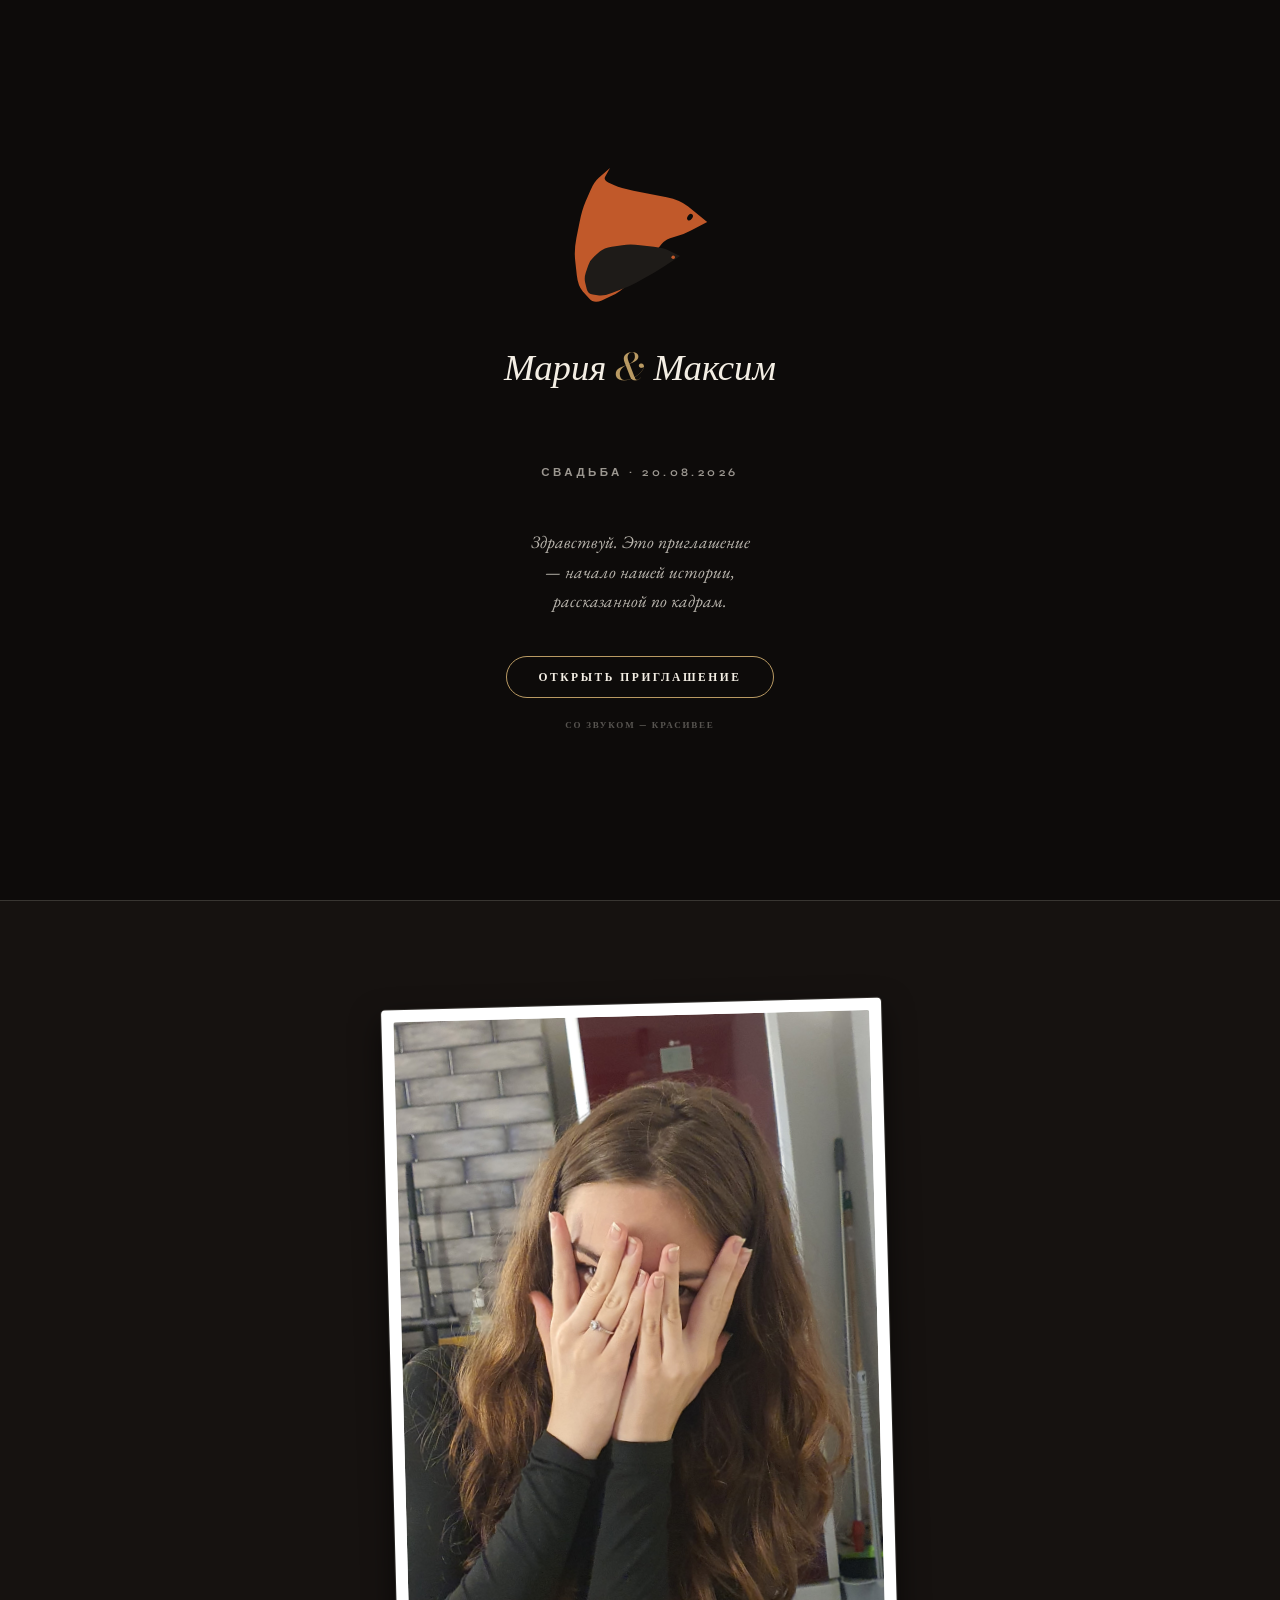
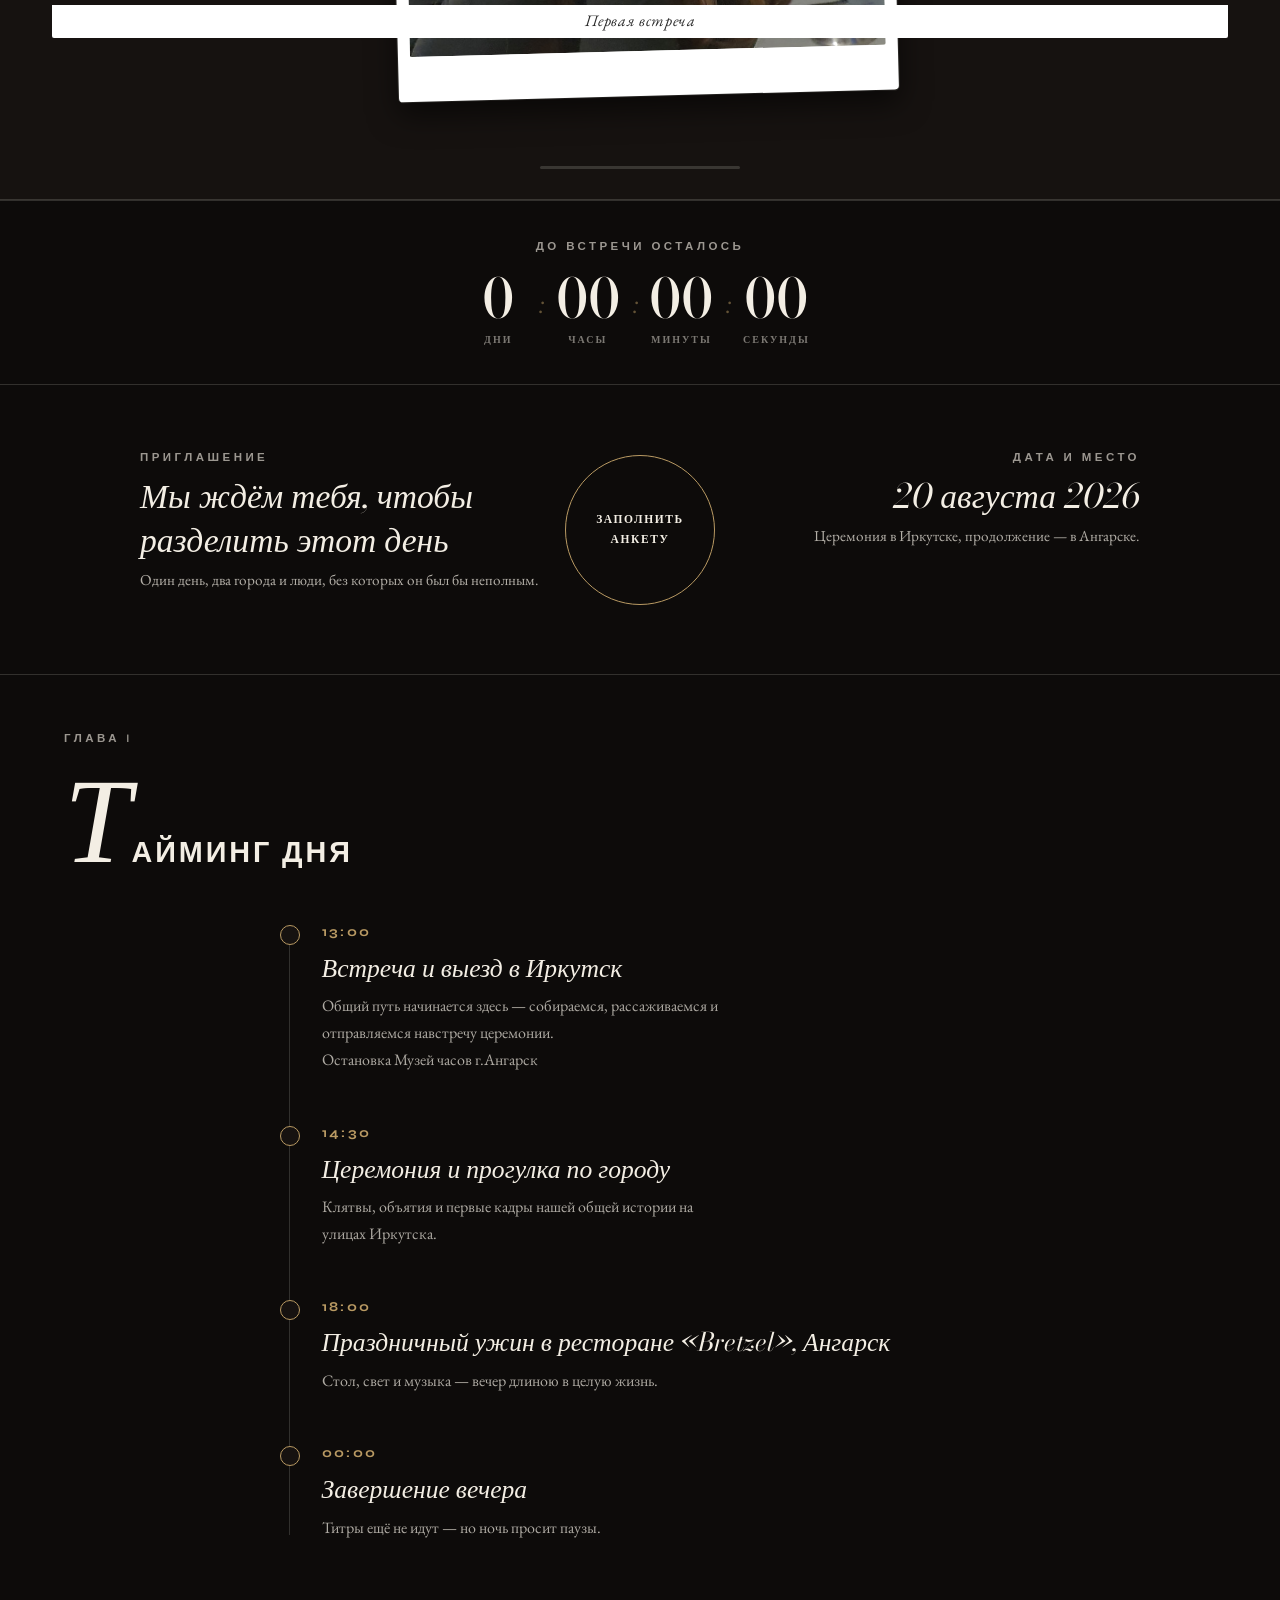
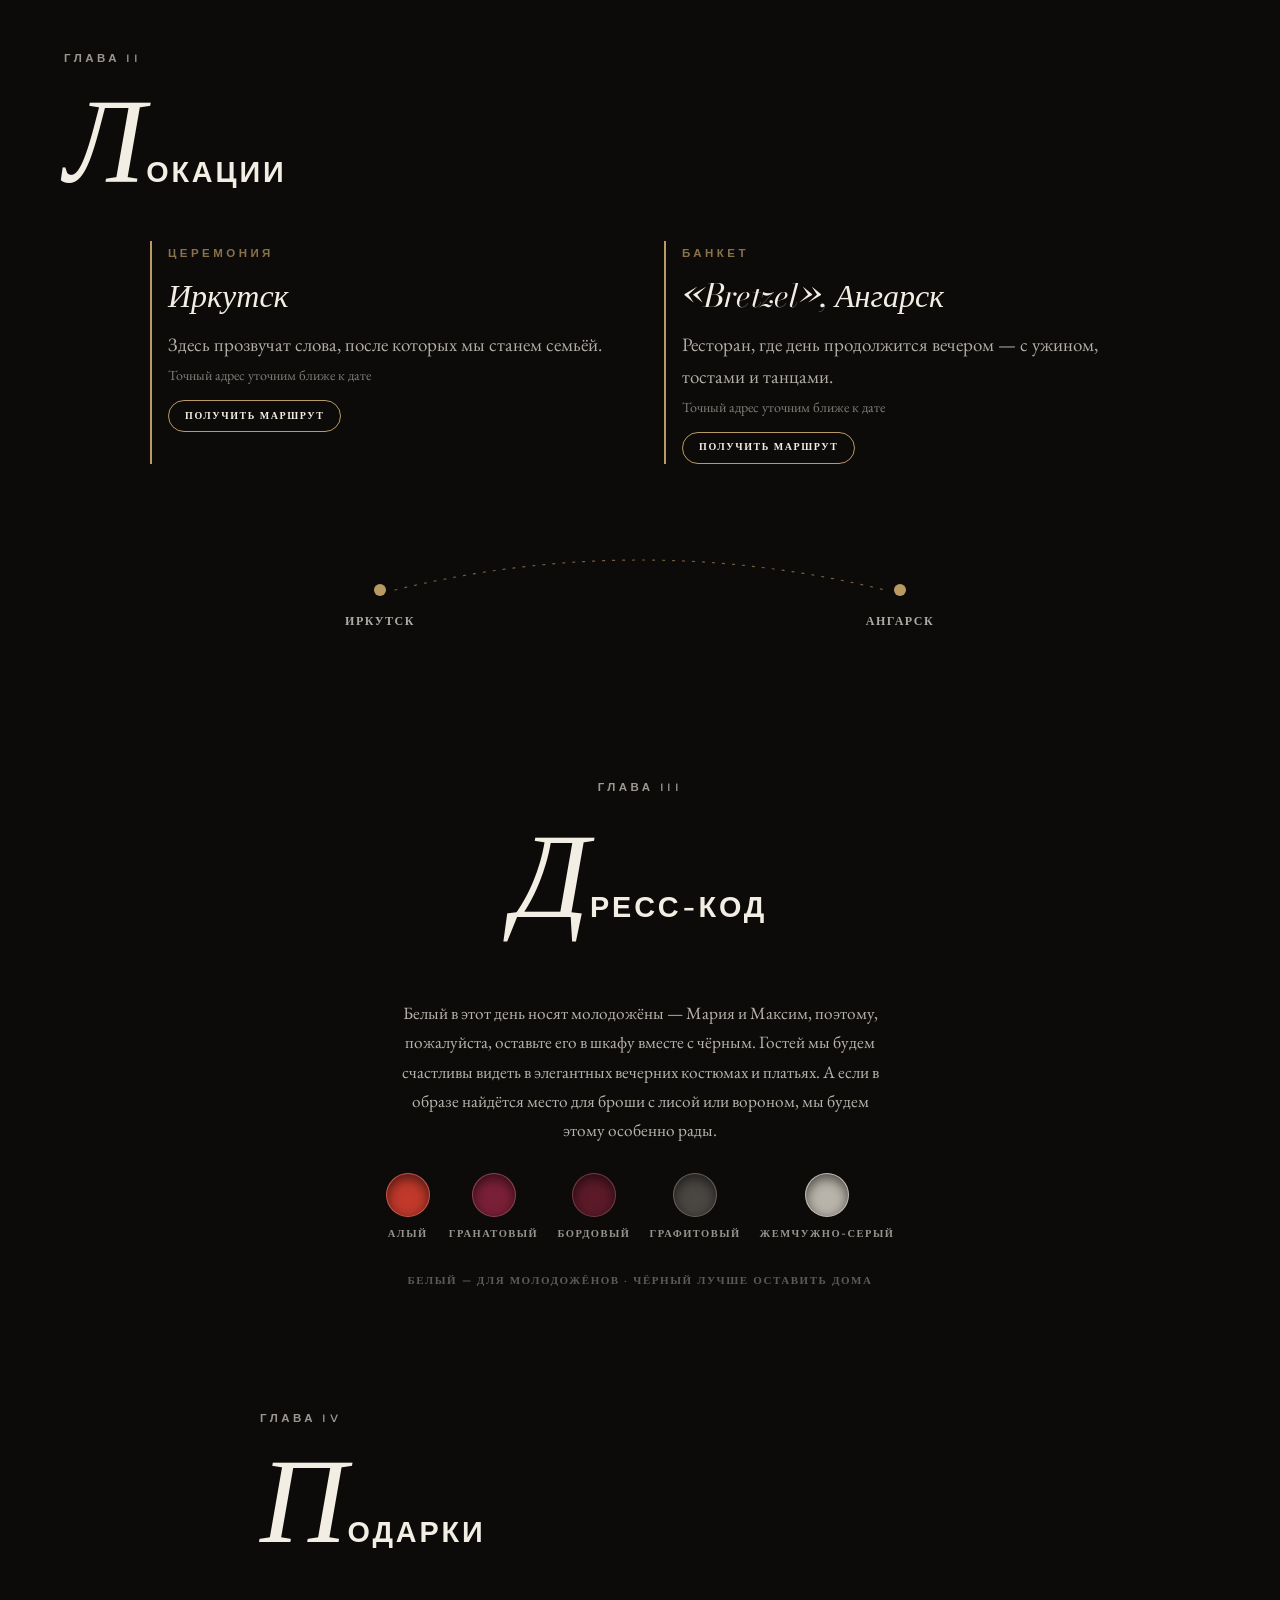
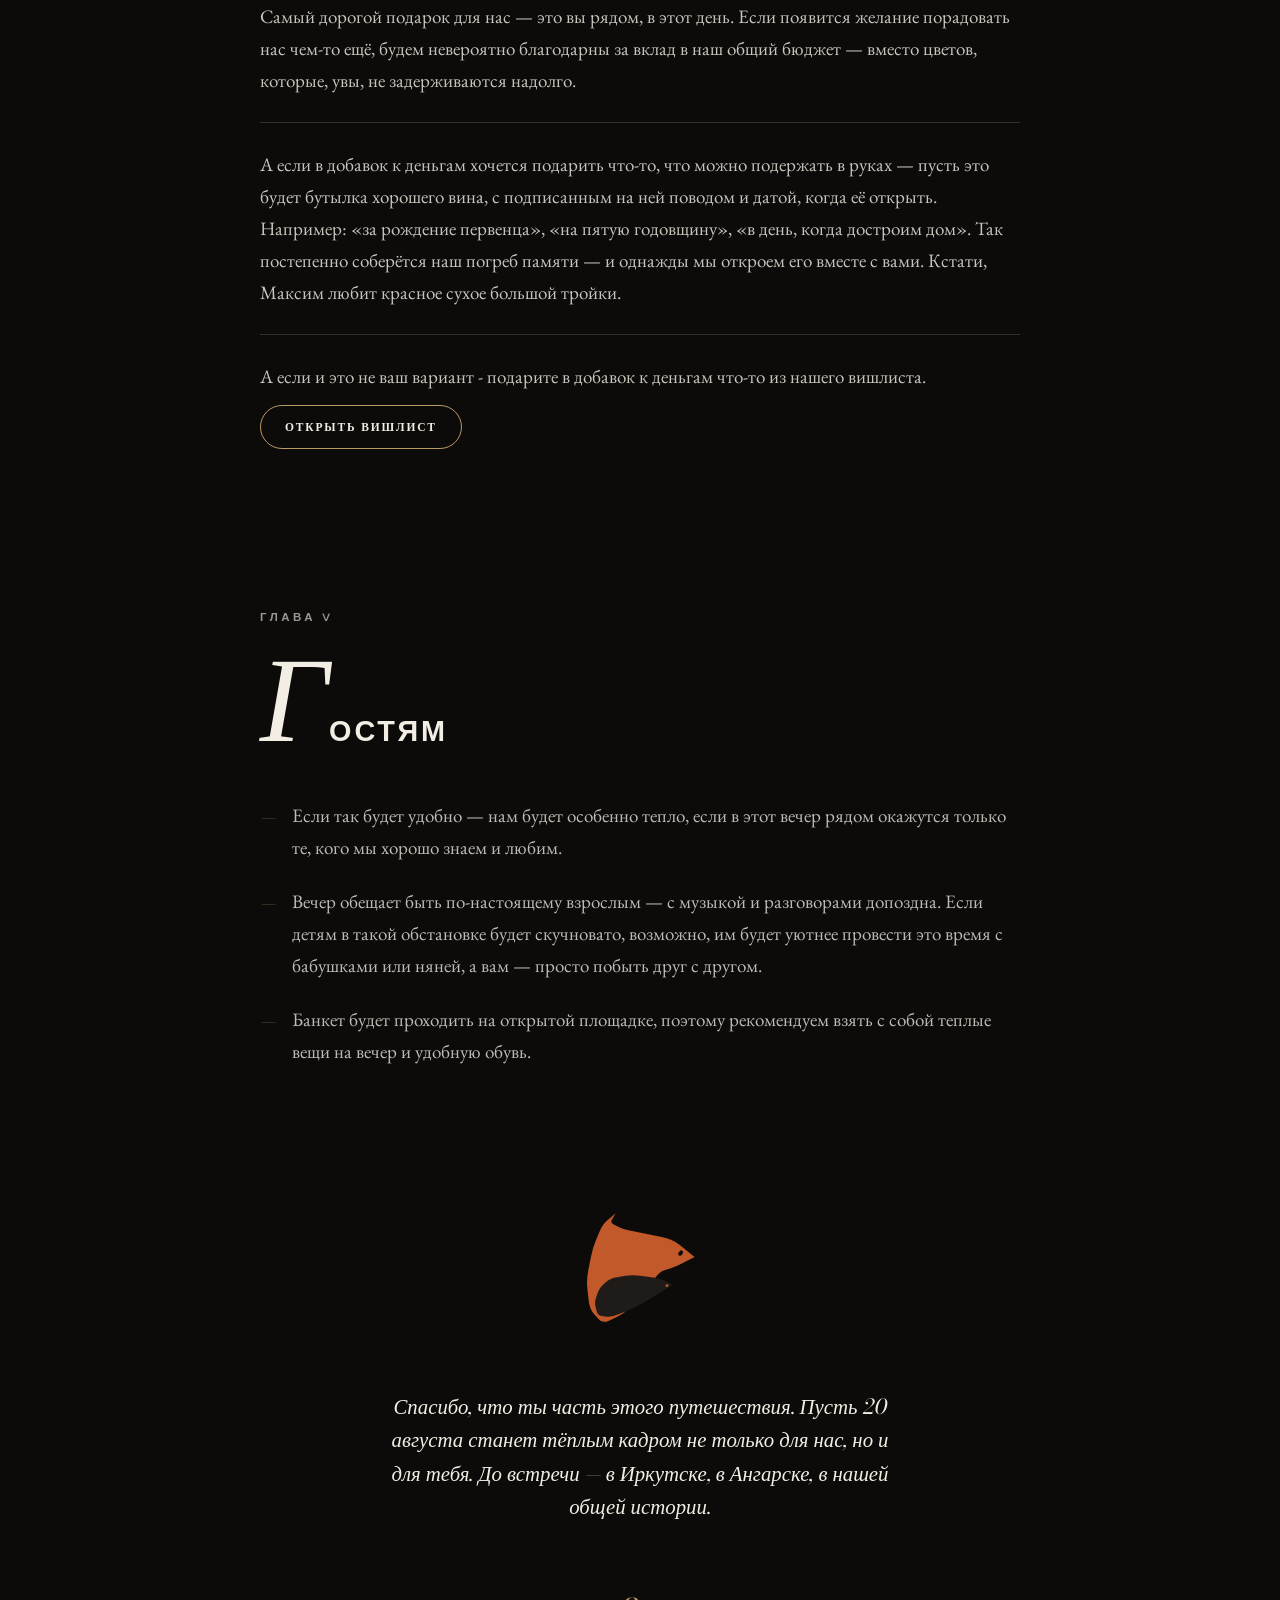
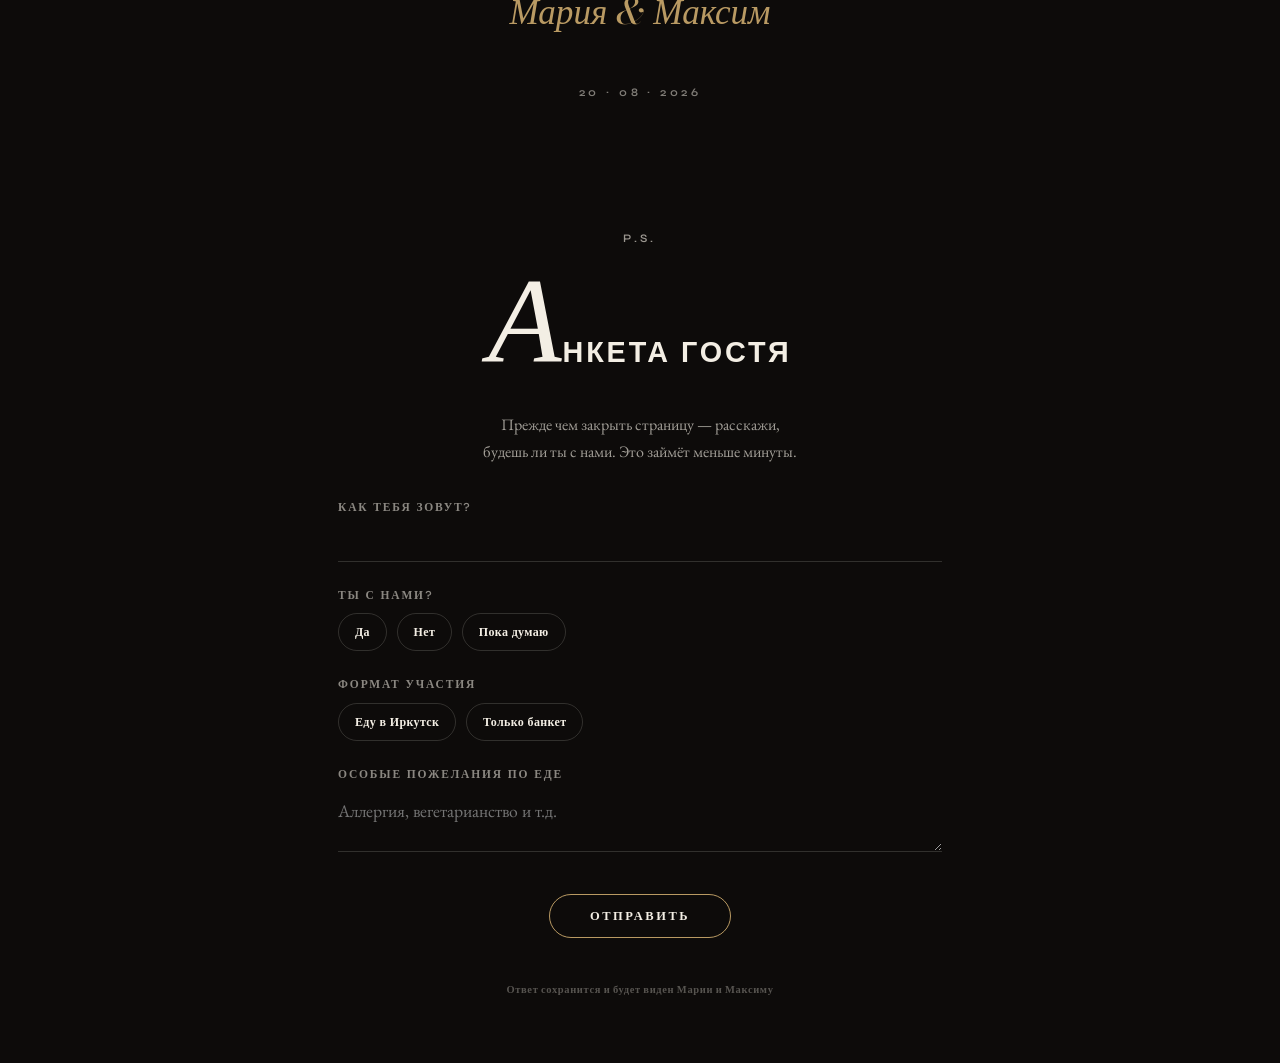
==== commit 6cc6696b: "update" ====
--- a/index.html
+++ b/index.html
@@ -2,7 +2,16 @@
 <html lang="ru">
   <head>
     <meta charset="UTF-8" />
-    <meta name="viewport" content="width=device-width, initial-scale=1.0" />
+    <meta
+      name="viewport"
+      content="width=device-width, initial-scale=1.0, maximum-scale=1.0, user-scalable=yes"
+    />
+    <meta name="theme-color" content="#0D0B0A" />
+    <meta name="apple-mobile-web-app-capable" content="yes" />
+    <meta
+      name="apple-mobile-web-app-status-bar-style"
+      content="black-translucent"
+    />
     <title>Мария &amp; Максим — Она сказала «ДА»</title>
     <link rel="preconnect" href="https://fonts.googleapis.com" />
     <link rel="preconnect" href="https://fonts.gstatic.com" crossorigin />
@@ -95,6 +104,21 @@
         <span>20 · 08 · 2026</span>
       </div>
       <nav class="nav-row">
+        <a href="#timing">Тайминг</a>
+        <a href="#locations">Локации</a>
+        <a href="#dress">Дресс-код</a>
+        <a href="#gifts">Подарки</a>
+        <a href="#rsvp">Анкета</a>
+      </nav>
+      <!-- Мобильное меню -->
+      <button
+        class="mobile-menu-btn"
+        id="mobileMenuBtn"
+        aria-label="Открыть меню"
+      >
+        <span></span><span></span><span></span>
+      </button>
+      <nav class="mobile-nav" id="mobileNav">
         <a href="#timing">Тайминг</a>
         <a href="#locations">Локации</a>
         <a href="#dress">Дресс-код</a>
@@ -538,14 +562,14 @@
                   name="Едет / не едет в Иркутск"
                   value="Едет — на церемонию и прогулку"
                   required
-                /><span>Еду в Иркутск, на церемонию и прогулку</span></label
+                /><span>Еду в Иркутск</span></label
               >
               <label class="opt"
                 ><input
                   type="radio"
                   name="Едет / не едет в Иркутск"
                   value="Не едет — только банкет в Ангарске"
-                /><span>Буду только на торжестве в ресторане</span></label
+                /><span>Только банкет</span></label
               >
             </div>
           </div>
@@ -630,6 +654,28 @@
           localStorage.setItem("theme", newTheme);
         });
 
+        /* ---------- Mobile Menu ---------- */
+        var mobileMenuBtn = document.getElementById("mobileMenuBtn");
+        var mobileNav = document.getElementById("mobileNav");
+        var isMenuOpen = false;
+
+        mobileMenuBtn.addEventListener("click", function () {
+          isMenuOpen = !isMenuOpen;
+          mobileNav.classList.toggle("open");
+          mobileMenuBtn.classList.toggle("active");
+          document.body.style.overflow = isMenuOpen ? "hidden" : "";
+        });
+
+        // Закрываем меню при клике на ссылку
+        mobileNav.querySelectorAll("a").forEach(function (link) {
+          link.addEventListener("click", function () {
+            mobileNav.classList.remove("open");
+            mobileMenuBtn.classList.remove("active");
+            document.body.style.overflow = "";
+            isMenuOpen = false;
+          });
+        });
+
         /* ---------- scroll progress + companions ---------- */
         function onScroll() {
           var max = document.body.scrollHeight - window.innerHeight;
@@ -655,7 +701,7 @@
                 }
               });
             },
-            { threshold: 0.16 },
+            { threshold: 0.12 },
           );
           reveals.forEach(function (el) {
             io.observe(el);
@@ -669,10 +715,11 @@
         /* ---------- bokeh particles in hero ---------- */
         var bokehLayer = document.getElementById("bokehLayer");
         if (bokehLayer && !reduceMotion) {
-          for (var i = 0; i < 14; i++) {
+          var count = window.innerWidth < 600 ? 8 : 14;
+          for (var i = 0; i < count; i++) {
             var b = document.createElement("div");
             b.className = "bokeh";
-            var size = 6 + Math.random() * 16;
+            var size = 4 + Math.random() * 14;
             b.style.width = size + "px";
             b.style.height = size + "px";
             b.style.left = Math.random() * 100 + "%";
@@ -727,7 +774,7 @@
           if (polaroids.length === 0) return;
 
           const totalPhotos = polaroids.length;
-          const step = 0.15; // ~15% на каждое фото
+          const step = 0.15;
           let activeIndex = Math.min(
             totalPhotos - 1,
             Math.floor(scrollPercent / step),
@@ -844,7 +891,7 @@
         function startMusic() {
           if (!bgMusic) initMusic();
           if (!bgMusic) return;
-          bgMusic.play().catch(() => {});
+          bgMusic.play().catch(function () {});
           fade(1);
           isPlaying = true;
           musicToggle.classList.add("playing");
@@ -860,7 +907,7 @@
         document.addEventListener("visibilitychange", function () {
           if (document.hidden && isPlaying) bgMusic.pause();
           else if (!document.hidden && isPlaying)
-            bgMusic.play().catch(() => {});
+            bgMusic.play().catch(function () {});
         });
 
         initMusic();
@@ -876,6 +923,23 @@
           splash.classList.add("hide");
           startMusic();
         });
+
+        // Обработка свайпа для закрытия сплеша
+        var touchStartY = 0;
+        splash.addEventListener("touchstart", function (e) {
+          touchStartY = e.touches[0].clientY;
+        });
+        splash.addEventListener(
+          "touchmove",
+          function (e) {
+            var deltaY = e.touches[0].clientY - touchStartY;
+            if (deltaY > 50) {
+              splash.classList.add("hide");
+              startMusic();
+            }
+          },
+          { passive: true },
+        );
       })();
     </script>
   </body>
--- a/style.css
+++ b/style.css
@@ -22,6 +22,10 @@
   --polaroid-bg: #ffffff;
   --polaroid-text: #2a2a2a;
   --shadow-color: rgba(0, 0, 0, 0.6);
+
+  /* Sizes */
+  --header-height: 60px;
+  --container-padding: 20px;
 }
 
 [data-theme="light"] {
@@ -48,6 +52,7 @@
 html {
   scroll-behavior: smooth;
   background: var(--bg-primary);
+  -webkit-tap-highlight-color: transparent;
 }
 @media (prefers-reduced-motion: reduce) {
   html {
@@ -60,12 +65,14 @@
   background: var(--bg-primary);
   color: var(--text-primary);
   font-family: "EB Garamond", serif;
-  font-size: 19px;
+  font-size: clamp(16px, 2.5vw, 19px);
   line-height: 1.68;
   overflow-x: hidden;
   transition:
     background 0.4s ease,
     color 0.4s ease;
+  -webkit-font-smoothing: antialiased;
+  -moz-osx-font-smoothing: grayscale;
 }
 
 a {
@@ -82,7 +89,7 @@
   font-weight: 600;
   letter-spacing: 0.3em;
   text-transform: uppercase;
-  font-size: 11.5px;
+  font-size: clamp(10px, 1.6vw, 11.5px);
   color: var(--text-dim);
 }
 
@@ -97,7 +104,7 @@
   font-family: "Bodoni Moda", serif;
   font-style: italic;
   font-weight: 500;
-  font-size: clamp(3.6rem, 11vw, 7.5rem);
+  font-size: clamp(2.8rem, 11vw, 7.5rem);
   line-height: 0.78;
   color: var(--text-primary);
 }
@@ -106,7 +113,7 @@
   font-weight: 600;
   letter-spacing: 0.1em;
   text-transform: uppercase;
-  font-size: clamp(1.1rem, 2.6vw, 1.8rem);
+  font-size: clamp(0.9rem, 2.6vw, 1.8rem);
   color: var(--text-primary);
   padding-bottom: 0.4em;
 }
@@ -125,7 +132,7 @@
   top: 0;
   left: 0;
   right: 0;
-  height: 4px;
+  height: 3px;
   z-index: 700;
   background: repeating-linear-gradient(
     90deg,
@@ -145,40 +152,7 @@
 
 /* ============ edge labels ============ */
 .edge {
-  position: fixed;
-  top: 0;
-  bottom: 0;
-  width: 34px;
-  z-index: 60;
-  display: flex;
-  align-items: center;
-  justify-content: center;
-  pointer-events: none;
-}
-.edge.left {
-  left: 0;
-  border-right: 1px solid var(--border-color);
-}
-.edge.right {
-  right: 0;
-  border-left: 1px solid var(--border-color);
-}
-.edge span {
-  writing-mode: vertical-rl;
-  font-family: "Syne";
-  font-weight: 600;
-  font-size: 11px;
-  letter-spacing: 0.28em;
-  text-transform: uppercase;
-  color: var(--text-faint);
-}
-.edge.left span {
-  transform: rotate(180deg);
-}
-@media (max-width: 860px) {
-  .edge {
-    display: none;
-  }
+  display: none;
 }
 
 /* ============ header ============ */
@@ -190,79 +164,154 @@
   z-index: 200;
   border-bottom: 1px solid var(--border-color);
   backdrop-filter: blur(6px);
+  -webkit-backdrop-filter: blur(6px);
   background: rgba(13, 11, 10, 0.55);
   transition:
     background 0.4s ease,
     border-color 0.4s ease;
+  height: var(--header-height);
 }
 [data-theme="light"] header {
   background: rgba(245, 240, 232, 0.85);
 }
+
 .meta-row {
   display: flex;
   align-items: center;
   justify-content: space-between;
-  padding: 0.85rem 44px;
-  font-family: "Syne";
-  font-weight: 600;
-  font-size: 11px;
+  padding: 0.6rem 16px;
+  font-family: "Syne";
+  font-weight: 600;
+  font-size: clamp(8px, 1.4vw, 11px);
   letter-spacing: 0.22em;
   text-transform: uppercase;
   color: var(--text-dim);
 }
 .meta-row .mono {
-  width: 36px;
-  height: 36px;
-  border: 1px solid var(--border-color);
-  border-radius: 50%;
-  display: flex;
+  display: none;
+}
+
+.nav-row {
+  display: none;
+}
+
+.mobile-menu-btn {
+  display: block;
+  position: absolute;
+  right: 16px;
+  top: 50%;
+  transform: translateY(-50%);
+  width: 28px;
+  height: 28px;
+  background: transparent;
+  border: none;
+  cursor: pointer;
+  z-index: 10;
+  padding: 0;
+  flex-direction: column;
+  justify-content: space-between;
+}
+.mobile-menu-btn span {
+  display: block;
+  width: 100%;
+  height: 1.5px;
+  background: var(--text-primary);
+  border-radius: 2px;
+  transition: all 0.3s var(--ease);
+  transform-origin: center;
+}
+.mobile-menu-btn span:nth-child(2) {
+  margin: 5px 0;
+}
+.mobile-menu-btn.active span:nth-child(1) {
+  transform: rotate(45deg) translate(4px, 4px);
+}
+.mobile-menu-btn.active span:nth-child(2) {
+  opacity: 0;
+  transform: scaleX(0);
+}
+.mobile-menu-btn.active span:nth-child(3) {
+  transform: rotate(-45deg) translate(4px, -4px);
+}
+
+.mobile-nav {
+  position: fixed;
+  top: var(--header-height);
+  left: 0;
+  right: 0;
+  background: var(--bg-primary);
+  border-bottom: 1px solid var(--border-color);
+  padding: 16px 0;
+  display: flex;
+  flex-direction: column;
   align-items: center;
-  justify-content: center;
-  color: var(--fox);
-}
-.meta-row .mono svg {
-  width: 17px;
-  height: 17px;
-}
-.nav-row {
-  display: flex;
-  gap: 2rem;
-  justify-content: center;
-  padding: 0 44px 0.9rem;
-  flex-wrap: wrap;
-}
-.nav-row a {
-  font-family: "Syne";
-  font-weight: 600;
-  font-size: 11.5px;
+  gap: 12px;
+  transform: translateY(-120%);
+  opacity: 0;
+  transition: all 0.4s var(--ease);
+  z-index: 199;
+  pointer-events: none;
+  backdrop-filter: blur(10px);
+  -webkit-backdrop-filter: blur(10px);
+}
+.mobile-nav.open {
+  transform: translateY(0);
+  opacity: 1;
+  pointer-events: auto;
+}
+.mobile-nav a {
+  font-family: "Syne";
+  font-weight: 600;
+  font-size: 14px;
   letter-spacing: 0.16em;
   text-transform: uppercase;
-  text-decoration: none;
-  color: var(--text-dim);
-  position: relative;
-  padding-bottom: 3px;
-}
-.nav-row a::after {
-  content: "";
-  position: absolute;
-  left: 0;
-  bottom: 0;
-  width: 0;
-  height: 1px;
-  background: var(--gold);
-  transition: width 0.3s var(--ease);
-}
-.nav-row a:hover::after {
-  width: 100%;
-}
-@media (max-width: 700px) {
+  color: var(--text-primary);
+  padding: 8px 0;
+  border-bottom: 1px solid transparent;
+  transition: border-color 0.3s var(--ease);
+}
+.mobile-nav a:active {
+  border-bottom-color: var(--gold);
+}
+
+@media (min-width: 701px) {
+  .mobile-menu-btn,
+  .mobile-nav {
+    display: none;
+  }
   .nav-row {
-    display: none;
+    display: flex;
+    gap: 2rem;
+    justify-content: center;
+    padding: 0 44px 0.9rem;
+    flex-wrap: wrap;
+  }
+  .nav-row a {
+    font-family: "Syne";
+    font-weight: 600;
+    font-size: 11.5px;
+    letter-spacing: 0.16em;
+    text-transform: uppercase;
+    text-decoration: none;
+    color: var(--text-dim);
+    position: relative;
+    padding-bottom: 3px;
+  }
+  .nav-row a::after {
+    content: "";
+    position: absolute;
+    left: 0;
+    bottom: 0;
+    width: 0;
+    height: 1px;
+    background: var(--gold);
+    transition: width 0.3s var(--ease);
+  }
+  .nav-row a:hover::after {
+    width: 100%;
   }
   .meta-row {
-    padding: 0.8rem 22px;
-    font-size: 9.5px;
-    letter-spacing: 0.14em;
+    padding: 0.85rem 44px;
   }
 }
 
@@ -290,11 +339,11 @@
   display: flex;
   flex-direction: column;
   align-items: center;
-  gap: 1.3rem;
-  padding: 2rem;
+  gap: 1rem;
+  padding: 1.5rem;
 }
 .splash-emblem {
-  width: clamp(110px, 20vw, 160px);
+  width: clamp(80px, 25vw, 160px);
   animation: ghostBreathe 8s ease-in-out infinite;
 }
 .splash-emblem svg {
@@ -305,44 +354,54 @@
 .splash-names {
   font-family: "Bodoni Moda";
   font-style: italic;
-  font-size: clamp(1.6rem, 4vw, 2.3rem);
-  color: var(--text-primary);
-  margin-top: 0.4rem;
+  font-size: clamp(1.4rem, 5vw, 2.3rem);
+  color: var(--text-primary);
+  margin-top: 0.2rem;
 }
 .splash-msg {
-  max-width: 34ch;
+  max-width: 30ch;
   opacity: 0.75;
   font-style: italic;
-  font-size: 1.1rem;
-  color: var(--text-primary);
+  font-size: clamp(0.95rem, 2.5vw, 1.1rem);
+  color: var(--text-primary);
+  padding: 0 0.5rem;
 }
 .enter-btn {
-  margin-top: 0.6rem;
-  padding: 0.95rem 2.6rem;
+  margin-top: 0.4rem;
+  padding: 0.8rem 2rem;
   background: transparent;
   color: var(--text-primary);
   border: 1px solid var(--gold);
   border-radius: 999px;
   font-family: "Syne";
   font-weight: 600;
-  font-size: 11.5px;
+  font-size: clamp(10px, 1.6vw, 11.5px);
   letter-spacing: 0.22em;
   text-transform: uppercase;
   cursor: pointer;
   transition: all 0.35s var(--ease);
-}
-.enter-btn:hover {
+  -webkit-tap-highlight-color: transparent;
+  touch-action: manipulation;
+}
+.enter-btn:active {
+  transform: scale(0.95);
   background: var(--gold);
   color: var(--black);
 }
+@media (hover: hover) {
+  .enter-btn:hover {
+    background: var(--gold);
+    color: var(--black);
+  }
+}
 .splash-hint {
   font-family: "Syne";
   font-weight: 600;
-  font-size: 10px;
+  font-size: 9px;
   letter-spacing: 0.2em;
   text-transform: uppercase;
   opacity: 0.32;
-  margin-top: 0.5rem;
+  margin-top: 0.3rem;
   color: var(--text-primary);
 }
 @media (prefers-reduced-motion: reduce) {
@@ -353,35 +412,7 @@
 
 /* ============ companions (fox / raven) ============ */
 .companion {
-  position: fixed;
-  top: 50%;
-  width: 180px;
-  height: 180px;
-  pointer-events: none;
-  z-index: 1;
-  transform: translateY(-50%);
-  transition: opacity 0.3s linear;
-}
-.companion svg {
-  width: 100%;
-  height: 100%;
-  display: block;
-}
-.fox-c {
-  left: calc(-6% + (var(--scroll) * 42%));
-  opacity: calc(0.05 + (var(--scroll) * 0.24));
-  fill: var(--fox);
-}
-.raven-c {
-  right: calc(-6% + ((1 - var(--scroll)) * 42%));
-  opacity: calc(0.04 + (var(--scroll) * 0.22));
-  fill: var(--text-primary);
-}
-@media (max-width: 760px) {
-  .companion {
-    width: 105px;
-    height: 105px;
-  }
+  display: none;
 }
 
 /* ============ hero ============ */
@@ -393,30 +424,12 @@
   align-items: center;
   justify-content: center;
   text-align: center;
-  padding: 120px 8vw 60px;
+  padding: 80px 5vw 40px;
   overflow: hidden;
   background: var(--bg-primary);
 }
 .embrace {
-  position: absolute;
-  bottom: 4%;
-  left: 50%;
-  transform: translateX(-50%);
-  width: min(58vw, 400px);
-  opacity: 0.16;
-  animation: kenburns 22s ease-in-out infinite alternate;
-}
-.embrace svg {
-  width: 100%;
-  height: auto;
-}
-@keyframes kenburns {
-  0% {
-    transform: translateX(-50%) scale(1);
-  }
-  100% {
-    transform: translateX(-50%) scale(1.05);
-  }
+  display: none;
 }
 @keyframes ghostBreathe {
   0%,
@@ -478,22 +491,23 @@
   display: flex;
   flex-direction: column;
   align-items: center;
+  width: 100%;
 }
 .hero .eyebrow {
-  margin-bottom: 1.8rem;
+  margin-bottom: 1.2rem;
 }
 .hero-title {
   display: flex;
   flex-direction: column;
   align-items: center;
-  gap: 0.2rem;
+  gap: 0.1rem;
 }
 .hero-title .line1 {
   font-family: "Syne";
   font-weight: 600;
   letter-spacing: 0.28em;
   text-transform: uppercase;
-  font-size: clamp(1rem, 2.6vw, 1.5rem);
+  font-size: clamp(0.8rem, 2.6vw, 1.5rem);
   color: var(--text-dim);
 }
 .hero-title .line2 {
@@ -501,30 +515,30 @@
   font-style: italic;
   font-weight: 500;
   color: var(--wine);
-  font-size: clamp(5rem, 17vw, 11.5rem);
+  font-size: clamp(3.5rem, 17vw, 11.5rem);
   line-height: 0.85;
   letter-spacing: 0.01em;
 }
 .hero .names {
-  margin-top: 2rem;
+  margin-top: 1.2rem;
   font-family: "Bodoni Moda";
   font-style: italic;
-  font-size: clamp(1.4rem, 3vw, 2rem);
+  font-size: clamp(1.1rem, 3vw, 2rem);
   color: var(--text-dim);
 }
 .hero .date {
-  margin-top: 1rem;
+  margin-top: 0.6rem;
   font-family: "Syne";
   font-weight: 600;
   letter-spacing: 0.32em;
-  font-size: 12.5px;
+  font-size: clamp(10px, 1.6vw, 12.5px);
   color: var(--gold);
 }
 .scrollcue {
-  margin-top: 3.2rem;
-  font-family: "Syne";
-  font-weight: 600;
-  font-size: 10.5px;
+  margin-top: 2.2rem;
+  font-family: "Syne";
+  font-weight: 600;
+  font-size: clamp(9px, 1.4vw, 10.5px);
   letter-spacing: 0.24em;
   text-transform: uppercase;
   opacity: 0.4;
@@ -537,7 +551,7 @@
     transform: translateY(0);
   }
   50% {
-    transform: translateY(8px);
+    transform: translateY(6px);
   }
 }
 @media (prefers-reduced-motion: reduce) {
@@ -549,11 +563,11 @@
 /* ============ POLAROID GALLERY ============ */
 .polaroid-gallery {
   position: relative;
-  min-height: 100vh;
+  min-height: 80vh;
   display: flex;
   align-items: center;
   justify-content: center;
-  padding: 60px 20px;
+  padding: 40px 16px;
   background: var(--bg-secondary);
   overflow: hidden;
   border-top: 1px solid var(--border-color);
@@ -567,7 +581,8 @@
   position: relative;
   width: 100%;
   max-width: 1200px;
-  height: 600px;
+  height: 70vh;
+  max-height: 600px;
   margin: 0 auto;
 }
 
@@ -582,10 +597,10 @@
   align-items: center;
   justify-content: center;
   opacity: 0;
-  transform: scale(0.8) rotate(8deg) translateY(30px);
+  transform: scale(0.85) rotate(6deg) translateY(20px);
   transition:
-    opacity 0.8s cubic-bezier(0.22, 0.68, 0, 1),
-    transform 0.8s cubic-bezier(0.22, 0.68, 0, 1);
+    opacity 0.7s cubic-bezier(0.22, 0.68, 0, 1),
+    transform 0.7s cubic-bezier(0.22, 0.68, 0, 1);
   pointer-events: none;
 }
 
@@ -598,12 +613,13 @@
 
 .polaroid-img {
   position: relative;
-  width: min(80vw, 500px);
+  width: min(75vw, 400px);
   aspect-ratio: 4 / 5;
   background: var(--polaroid-bg);
-  padding: 12px 12px 45px 12px;
+  padding: clamp(8px, 2vw, 12px) clamp(8px, 2vw, 12px) clamp(30px, 6vw, 45px)
+    clamp(8px, 2vw, 12px);
   box-shadow:
-    0 20px 40px var(--shadow-color),
+    0 12px 30px var(--shadow-color),
     0 0 0 1px var(--border-color);
   border-radius: 4px;
   transform: rotate(var(--rotation, 0deg));
@@ -614,16 +630,16 @@
 }
 
 .polaroid:nth-child(1) .polaroid-img {
-  --rotation: -2deg;
+  --rotation: -1.5deg;
 }
 .polaroid:nth-child(2) .polaroid-img {
-  --rotation: 4deg;
+  --rotation: 2.5deg;
 }
 .polaroid:nth-child(3) .polaroid-img {
   --rotation: -1deg;
 }
 .polaroid:nth-child(4) .polaroid-img {
-  --rotation: 3deg;
+  --rotation: 2deg;
 }
 
 .polaroid-img img {
@@ -637,17 +653,17 @@
 
 .polaroid-caption {
   position: absolute;
-  bottom: 12px;
-  left: 12px;
-  right: 12px;
+  bottom: clamp(6px, 1.5vw, 12px);
+  left: clamp(6px, 1.5vw, 12px);
+  right: clamp(6px, 1.5vw, 12px);
   font-family: "EB Garamond", serif;
   font-style: italic;
-  font-size: 1rem;
+  font-size: clamp(0.7rem, 1.6vw, 1rem);
   color: var(--polaroid-text);
   text-align: center;
   letter-spacing: 0.04em;
   background: var(--polaroid-bg);
-  padding: 4px 0;
+  padding: 3px 0;
   margin: 0;
   border-radius: 0 0 2px 2px;
   transition:
@@ -657,10 +673,10 @@
 
 .gallery-progress {
   position: absolute;
-  bottom: 30px;
+  bottom: 20px;
   left: 50%;
   transform: translateX(-50%);
-  width: 200px;
+  width: min(150px, 50vw);
   height: 3px;
   background: var(--border-color);
   border-radius: 4px;
@@ -677,42 +693,33 @@
   transition: width 0.1s linear;
 }
 
-@media (max-width: 760px) {
+@media (min-width: 761px) {
+  .polaroid-gallery {
+    min-height: 100vh;
+    padding: 60px 20px;
+  }
   .gallery-track {
-    height: 500px;
+    height: 600px;
+    max-height: 600px;
   }
   .polaroid-img {
-    width: min(85vw, 320px);
-    padding: 10px 10px 40px 10px;
+    width: min(80vw, 500px);
+    padding: 12px 12px 45px 12px;
   }
   .polaroid-caption {
-    font-size: 0.85rem;
-    bottom: 10px;
-  }
-}
-
-@media (max-width: 480px) {
-  .gallery-track {
-    height: 420px;
-  }
-  .polaroid-img {
-    width: 90vw;
-    padding: 8px 8px 35px 8px;
-  }
-  .polaroid-caption {
-    font-size: 0.75rem;
-    bottom: 8px;
+    font-size: 1rem;
+    bottom: 12px;
   }
   .gallery-progress {
-    width: 120px;
-    bottom: 20px;
+    width: 200px;
+    bottom: 30px;
   }
 }
 
 /* ============ countdown ============ */
 .countdown {
   text-align: center;
-  padding: 7vh 8vw;
+  padding: 4vh 5vw;
   border-top: 1px solid var(--border-color);
   border-bottom: 1px solid var(--border-color);
   background: var(--bg-primary);
@@ -722,25 +729,25 @@
 }
 .countdown .eyebrow {
   display: block;
-  margin-bottom: 1.6rem;
+  margin-bottom: 1rem;
 }
 .cd-grid {
   display: flex;
   align-items: center;
   justify-content: center;
-  gap: 1.2rem;
+  gap: 0.8rem;
   flex-wrap: wrap;
 }
 .cd-box {
   display: flex;
   flex-direction: column;
   align-items: center;
-  min-width: 72px;
+  min-width: 56px;
 }
 .cd-num {
   font-family: "Bodoni Moda";
   font-weight: 500;
-  font-size: clamp(2rem, 5.6vw, 3.4rem);
+  font-size: clamp(1.6rem, 5.6vw, 3.4rem);
   color: var(--text-primary);
   line-height: 1;
   font-variant-numeric: tabular-nums;
@@ -751,34 +758,37 @@
 .cd-label {
   font-family: "Syne";
   font-weight: 600;
-  font-size: 10px;
+  font-size: clamp(8px, 1.4vw, 10px);
   letter-spacing: 0.2em;
   text-transform: uppercase;
   opacity: 0.48;
-  margin-top: 0.5rem;
+  margin-top: 0.3rem;
   color: var(--text-primary);
 }
 .cd-sep {
   font-family: "Bodoni Moda";
   font-style: italic;
-  font-size: 1.8rem;
+  font-size: 1.4rem;
   color: var(--gold);
   opacity: 0.5;
-  transform: translateY(-6px);
-}
-@media (max-width: 600px) {
+  transform: translateY(-4px);
+}
+@media (max-width: 480px) {
   .cd-sep {
     display: none;
   }
   .cd-grid {
-    gap: 1.6rem;
+    gap: 0.6rem;
+  }
+  .cd-box {
+    min-width: 44px;
   }
 }
 
 /* ============ info strip ============ */
 .info-strip {
   position: relative;
-  padding: 7vh 8vw 9vh;
+  padding: 4vh 5vw 5vh;
   border-bottom: 1px solid var(--border-color);
   background: var(--bg-primary);
   transition:
@@ -787,79 +797,90 @@
 }
 .info-grid {
   display: grid;
-  grid-template-columns: 1fr 1fr;
-  gap: 3rem;
+  grid-template-columns: 1fr;
+  gap: 1.5rem;
   max-width: 1000px;
   margin: 0 auto;
   position: relative;
 }
-@media (max-width: 760px) {
-  .info-grid {
-    grid-template-columns: 1fr;
-  }
-}
 .info-col .eyebrow {
   display: block;
-  margin-bottom: 0.8rem;
+  margin-bottom: 0.4rem;
 }
 .info-col h3 {
   font-family: "Bodoni Moda";
   font-weight: 400;
   font-style: italic;
-  font-size: clamp(1.5rem, 3vw, 2.1rem);
-  margin: 0 0 0.6rem;
+  font-size: clamp(1.3rem, 3vw, 2.1rem);
+  margin: 0 0 0.4rem;
   color: var(--text-primary);
   line-height: 1.3;
 }
 .info-col p {
   margin: 0;
   opacity: 0.72;
-  font-size: 0.98rem;
-  color: var(--text-primary);
+  font-size: 0.95rem;
+  color: var(--text-primary);
+}
+.info-col:last-child {
+  text-align: left !important;
 }
 .info-cta {
-  position: absolute;
-  left: 50%;
-  top: 50%;
-  transform: translate(-50%, -50%);
-  width: 150px;
-  height: 150px;
+  display: flex;
+  align-items: center;
+  justify-content: center;
+  width: 120px;
+  height: 120px;
   border-radius: 50%;
   background: var(--bg-primary);
   border: 1px solid var(--gold);
-  display: flex;
-  align-items: center;
-  justify-content: center;
   text-align: center;
   text-decoration: none;
   font-family: "Syne";
   font-weight: 600;
-  font-size: 11.5px;
+  font-size: clamp(10px, 1.4vw, 11.5px);
   letter-spacing: 0.14em;
   text-transform: uppercase;
   color: var(--text-primary);
   transition: all 0.35s var(--ease);
-}
-.info-cta:hover {
+  margin: 1.2rem auto 0;
+}
+.info-cta:active {
+  transform: scale(0.95);
   background: var(--gold);
   color: var(--black);
-  transform: translate(-50%, -50%) scale(1.05);
-}
-@media (max-width: 760px) {
+}
+@media (min-width: 761px) {
+  .info-strip {
+    padding: 7vh 8vw 9vh;
+  }
+  .info-grid {
+    grid-template-columns: 1fr 1fr;
+    gap: 3rem;
+  }
+  .info-col:last-child {
+    text-align: right !important;
+  }
   .info-cta {
-    position: static;
-    transform: none;
-    margin: 1rem auto 0;
+    position: absolute;
+    left: 50%;
+    top: 50%;
+    transform: translate(-50%, -50%);
+    width: 150px;
+    height: 150px;
+    margin: 0;
   }
   .info-cta:hover {
-    transform: scale(1.05);
+    background: var(--gold);
+    color: var(--black);
+    transform: translate(-50%, -50%) scale(1.05);
   }
 }
 
 /* ============ shared section shell ============ */
 section.block {
   position: relative;
-  padding: 11vh 8vw;
+  padding: 6vh 5vw;
   background: var(--bg-primary);
   transition: background 0.4s ease;
 }
@@ -871,9 +892,9 @@
   filter: blur(8px);
   transform: translateY(24px);
   transition:
-    opacity 1.1s var(--ease),
-    filter 1.1s var(--ease),
-    transform 1.1s var(--ease);
+    opacity 0.8s var(--ease),
+    filter 0.8s var(--ease),
+    transform 0.8s var(--ease);
 }
 .reveal.in-view {
   opacity: 1;
@@ -889,11 +910,11 @@
   }
 }
 .block-head {
-  margin-bottom: 3rem;
+  margin-bottom: 2rem;
 }
 .block-head .eyebrow {
   display: block;
-  margin-bottom: 0.6rem;
+  margin-bottom: 0.4rem;
 }
 
 /* ============ timing ============ */
@@ -901,12 +922,12 @@
   max-width: 720px;
   margin: 0 auto;
   position: relative;
-  padding-left: 2.6rem;
+  padding-left: 2rem;
 }
 .tl::before {
   content: "";
   position: absolute;
-  left: 9px;
+  left: 6px;
   top: 6px;
   bottom: 6px;
   width: 1px;
@@ -914,7 +935,7 @@
 }
 .tl-item {
   position: relative;
-  padding-bottom: 3rem;
+  padding-bottom: 2rem;
 }
 .tl-item:last-child {
   padding-bottom: 0;
@@ -922,10 +943,10 @@
 .tl-item::before {
   content: "";
   position: absolute;
-  left: -2.6rem;
+  left: -2rem;
   top: 4px;
-  width: 18px;
-  height: 18px;
+  width: 14px;
+  height: 14px;
   border-radius: 50%;
   border: 1px solid var(--gold);
   background: var(--bg-secondary);
@@ -950,39 +971,51 @@
   font-weight: 700;
   letter-spacing: 0.18em;
   color: var(--gold);
-  font-size: 13.5px;
-  margin-bottom: 0.4rem;
+  font-size: clamp(12px, 1.6vw, 13.5px);
+  margin-bottom: 0.2rem;
 }
 .tl-title {
   font-family: "Bodoni Moda";
   font-style: italic;
-  font-size: 1.6rem;
-  margin-bottom: 0.3rem;
+  font-size: clamp(1.2rem, 2.4vw, 1.6rem);
+  margin-bottom: 0.2rem;
   color: var(--text-primary);
 }
 .tl-text {
   opacity: 0.7;
-  font-size: 1rem;
+  font-size: clamp(0.9rem, 1.6vw, 1rem);
   max-width: 52ch;
   color: var(--text-primary);
+}
+
+@media (min-width: 761px) {
+  .tl {
+    padding-left: 2.6rem;
+  }
+  .tl::before {
+    left: 9px;
+  }
+  .tl-item {
+    padding-bottom: 3rem;
+  }
+  .tl-item::before {
+    left: -2.6rem;
+    width: 18px;
+    height: 18px;
+  }
 }
 
 /* ============ locations ============ */
 .loc-grid {
   display: grid;
-  grid-template-columns: 1fr 1fr;
-  gap: 3rem;
+  grid-template-columns: 1fr;
+  gap: 2rem;
   max-width: 980px;
-  margin: 0 auto 3.5rem;
-}
-@media (max-width: 760px) {
-  .loc-grid {
-    grid-template-columns: 1fr;
-  }
+  margin: 0 auto 2rem;
 }
 .loc-card {
-  border-left: 1px solid var(--gold);
-  padding-left: 1.6rem;
+  border-left: 2px solid var(--gold);
+  padding-left: 1rem;
 }
 .loc-card .eyebrow {
   color: var(--gold);
@@ -991,8 +1024,8 @@
   font-family: "Bodoni Moda";
   font-style: italic;
   font-weight: 400;
-  font-size: 2rem;
-  margin: 0.5rem 0 0.6rem;
+  font-size: clamp(1.5rem, 3vw, 2rem);
+  margin: 0.3rem 0 0.4rem;
   color: var(--text-primary);
 }
 .loc-card p {
@@ -1002,21 +1035,34 @@
 }
 .route-btn {
   display: inline-block;
-  margin-top: 0.8rem;
-  padding: 0.5rem 1.2rem;
+  margin-top: 0.6rem;
+  padding: 0.4rem 1rem;
   border: 1px solid var(--gold);
   border-radius: 999px;
   font-family: "Syne";
   font-weight: 600;
-  font-size: 10px;
+  font-size: clamp(9px, 1.3vw, 10px);
   letter-spacing: 0.16em;
   text-transform: uppercase;
   transition: all 0.3s var(--ease);
   color: var(--text-primary);
-}
-.route-btn:hover {
+  touch-action: manipulation;
+}
+.route-btn:active {
   background: var(--gold);
   color: var(--black);
+  transform: scale(0.95);
+}
+@media (min-width: 761px) {
+  .loc-grid {
+    grid-template-columns: 1fr 1fr;
+    gap: 3rem;
+    margin-bottom: 3.5rem;
+  }
+  .route-btn:hover {
+    background: var(--gold);
+    color: var(--black);
+  }
 }
 .route {
   max-width: 700px;
@@ -1038,48 +1084,49 @@
 }
 .dress p.desc {
   max-width: 62ch;
-  margin: 0 auto 2.6rem;
+  margin: 0 auto 1.8rem;
   opacity: 0.75;
-  font-size: 1.08rem;
-  color: var(--text-primary);
+  font-size: clamp(0.95rem, 1.8vw, 1.08rem);
+  color: var(--text-primary);
+  padding: 0 0.5rem;
 }
 .swatches {
   display: flex;
   justify-content: center;
-  gap: 2.2rem;
+  gap: 1.2rem;
   flex-wrap: wrap;
 }
 .swatch {
   display: flex;
   flex-direction: column;
   align-items: center;
-  gap: 0.7rem;
+  gap: 0.5rem;
 }
 .swatch .dot {
-  width: 52px;
-  height: 52px;
+  width: 44px;
+  height: 44px;
   border-radius: 50%;
   border: 1px solid var(--border-color);
-  box-shadow: 0 6px 18px var(--shadow-color) inset;
+  box-shadow: 0 4px 12px var(--shadow-color) inset;
   transition: transform 0.3s var(--ease);
 }
-.swatch:hover .dot {
-  transform: scale(1.12);
+.swatch:active .dot {
+  transform: scale(1.08);
 }
 .swatch .label {
   font-family: "Syne";
   font-weight: 600;
-  font-size: 10.5px;
+  font-size: clamp(8px, 1.2vw, 10.5px);
   letter-spacing: 0.14em;
   text-transform: uppercase;
   opacity: 0.6;
   color: var(--text-primary);
 }
 .no-colors {
-  margin-top: 2.6rem;
-  font-family: "Syne";
-  font-weight: 600;
-  font-size: 11px;
+  margin-top: 1.8rem;
+  font-family: "Syne";
+  font-weight: 600;
+  font-size: clamp(10px, 1.4vw, 11px);
   letter-spacing: 0.14em;
   text-transform: uppercase;
   opacity: 0.35;
@@ -1092,8 +1139,8 @@
   margin: 0 auto;
 }
 .gift-item {
-  margin-bottom: 2.2rem;
-  padding-bottom: 2.2rem;
+  margin-bottom: 1.6rem;
+  padding-bottom: 1.6rem;
   border-bottom: 1px solid var(--border-color);
 }
 .gift-item:last-child {
@@ -1106,22 +1153,30 @@
 }
 .wishlist-btn {
   display: inline-block;
-  margin-top: 1rem;
-  padding: 0.85rem 1.9rem;
+  margin-top: 0.8rem;
+  padding: 0.7rem 1.5rem;
   border: 1px solid var(--gold);
   border-radius: 999px;
   color: var(--text-primary);
   text-decoration: none;
   font-family: "Syne";
   font-weight: 600;
-  font-size: 11.5px;
+  font-size: clamp(10px, 1.4vw, 11.5px);
   letter-spacing: 0.16em;
   text-transform: uppercase;
   transition: all 0.3s var(--ease);
-}
-.wishlist-btn:hover {
+  touch-action: manipulation;
+}
+.wishlist-btn:active {
   background: var(--gold);
   color: var(--black);
+  transform: scale(0.95);
+}
+@media (min-width: 761px) {
+  .wishlist-btn:hover {
+    background: var(--gold);
+    color: var(--black);
+  }
 }
 
 /* ============ guests ============ */
@@ -1131,13 +1186,13 @@
 }
 .guest-item {
   display: flex;
-  gap: 1.4rem;
-  margin-bottom: 2rem;
+  gap: 1rem;
+  margin-bottom: 1.4rem;
 }
 .guest-item .mark {
   font-family: "Bodoni Moda";
   font-style: italic;
-  font-size: 1.6rem;
+  font-size: 1.3rem;
   color: var(--gold);
   flex-shrink: 0;
 }
@@ -1149,19 +1204,19 @@
 
 /* ============ farewell ============ */
 .farewell {
-  min-height: 82vh;
+  min-height: 70vh;
   display: flex;
   flex-direction: column;
   align-items: center;
   justify-content: center;
   text-align: center;
-  padding: 60px 8vw;
+  padding: 40px 5vw;
   background: var(--bg-primary);
   transition: background 0.4s ease;
 }
 .union {
-  width: 190px;
-  margin-bottom: 2.2rem;
+  width: 130px;
+  margin-bottom: 1.5rem;
   opacity: 0.92;
 }
 .union svg {
@@ -1169,26 +1224,27 @@
   height: auto;
 }
 .farewell p.msg {
-  max-width: 46ch;
-  font-size: 1.3rem;
+  max-width: 40ch;
+  font-size: clamp(1.1rem, 2.4vw, 1.3rem);
   font-style: italic;
   font-family: "Bodoni Moda";
   line-height: 1.6;
-  margin-bottom: 2.2rem;
-  color: var(--text-primary);
+  margin-bottom: 1.5rem;
+  color: var(--text-primary);
+  padding: 0 0.5rem;
 }
 .farewell .sig {
   font-family: "Bodoni Moda";
   font-style: italic;
-  font-size: 2.2rem;
+  font-size: clamp(1.6rem, 3vw, 2.2rem);
   color: var(--gold);
 }
 .farewell .fdate {
-  margin-top: 0.6rem;
+  margin-top: 0.4rem;
   font-family: "Syne";
   font-weight: 600;
   letter-spacing: 0.3em;
-  font-size: 11.5px;
+  font-size: clamp(10px, 1.4vw, 11.5px);
   opacity: 0.5;
   color: var(--text-primary);
 }
@@ -1200,28 +1256,30 @@
 .rsvp .sub {
   text-align: center;
   opacity: 0.65;
-  margin-top: 0.8rem;
-  max-width: 44ch;
+  margin-top: 0.6rem;
+  max-width: 40ch;
   margin-left: auto;
   margin-right: auto;
   color: var(--text-primary);
+  font-size: clamp(0.9rem, 1.6vw, 1rem);
 }
 form.rsvpform {
   max-width: 620px;
-  margin: 3rem auto 0;
+  margin: 2rem auto 0;
   display: flex;
   flex-direction: column;
-  gap: 2rem;
+  gap: 1.5rem;
+  padding: 0 0.5rem;
 }
 .field label.q {
   display: block;
   font-family: "Syne";
   font-weight: 600;
-  font-size: 11.5px;
+  font-size: clamp(10px, 1.4vw, 11.5px);
   letter-spacing: 0.16em;
   text-transform: uppercase;
   opacity: 0.55;
-  margin-bottom: 0.8rem;
+  margin-bottom: 0.5rem;
   color: var(--text-primary);
 }
 .field input[type="text"],
@@ -1232,8 +1290,8 @@
   border-bottom: 1px solid var(--border-color);
   color: var(--text-primary);
   font-family: "EB Garamond";
-  font-size: 1.1rem;
-  padding: 0.6rem 0;
+  font-size: clamp(1rem, 1.8vw, 1.1rem);
+  padding: 0.4rem 0;
   outline: none;
   transition: border-color 0.3s var(--ease);
 }
@@ -1243,11 +1301,11 @@
 }
 .field textarea {
   resize: vertical;
-  min-height: 60px;
+  min-height: 50px;
 }
 .options {
   display: flex;
-  gap: 0.8rem;
+  gap: 0.6rem;
   flex-wrap: wrap;
 }
 .opt {
@@ -1264,12 +1322,12 @@
 }
 .opt span {
   display: inline-block;
-  padding: 0.6rem 1.3rem;
+  padding: 0.5rem 1rem;
   border: 1px solid var(--border-color);
   border-radius: 999px;
   font-family: "Syne";
   font-weight: 600;
-  font-size: 12px;
+  font-size: clamp(11px, 1.4vw, 12px);
   letter-spacing: 0.03em;
   transition: all 0.25s var(--ease);
   cursor: pointer;
@@ -1286,8 +1344,8 @@
 }
 .submit-btn {
   align-self: center;
-  margin-top: 1rem;
-  padding: 1rem 3.2rem;
+  margin-top: 0.5rem;
+  padding: 0.8rem 2.5rem;
   background: transparent;
   color: var(--text-primary);
   border: 1px solid var(--gold);
@@ -1296,13 +1354,21 @@
   font-weight: 600;
   letter-spacing: 0.2em;
   text-transform: uppercase;
-  font-size: 12.5px;
+  font-size: clamp(11px, 1.6vw, 12.5px);
   cursor: pointer;
   transition: all 0.3s var(--ease);
-}
-.submit-btn:hover {
+  touch-action: manipulation;
+}
+.submit-btn:active {
+  transform: scale(0.95);
   background: var(--gold);
   color: var(--black);
+}
+@media (min-width: 761px) {
+  .submit-btn:hover {
+    background: var(--gold);
+    color: var(--black);
+  }
 }
 .submit-btn:disabled {
   opacity: 0.5;
@@ -1312,7 +1378,7 @@
   text-align: center;
   font-family: "Bodoni Moda";
   font-style: italic;
-  font-size: 1.4rem;
+  font-size: clamp(1.2rem, 2.2vw, 1.4rem);
   display: none;
   color: var(--text-primary);
 }
@@ -1326,9 +1392,9 @@
   text-align: center;
   font-family: "Syne";
   font-weight: 600;
-  font-size: 10.5px;
+  font-size: clamp(9px, 1.2vw, 10.5px);
   opacity: 0.32;
-  margin-top: 2rem;
+  margin-top: 1.2rem;
   letter-spacing: 0.06em;
   color: var(--text-primary);
 }
@@ -1336,39 +1402,46 @@
 /* ============ music toggle ============ */
 .music-toggle {
   position: fixed;
-  right: 20px;
-  bottom: 20px;
+  right: 14px;
+  bottom: 14px;
   z-index: 250;
-  width: 52px;
-  height: 52px;
+  width: 44px;
+  height: 44px;
   border-radius: 50%;
   border: 1px solid var(--gold);
   background: var(--bg-primary);
   backdrop-filter: blur(4px);
+  -webkit-backdrop-filter: blur(4px);
   display: flex;
   align-items: center;
   justify-content: center;
   cursor: pointer;
   transition: all 0.3s var(--ease);
-}
-.music-toggle:hover {
-  background: var(--gold);
+  touch-action: manipulation;
+}
+.music-toggle:active {
+  transform: scale(0.92);
+}
+@media (hover: hover) {
+  .music-toggle:hover {
+    background: var(--gold);
+  }
 }
 .music-toggle .bars {
   display: flex;
   align-items: flex-end;
   gap: 2.5px;
-  height: 16px;
+  height: 14px;
 }
 .music-toggle .bars span {
-  width: 3px;
+  width: 2.5px;
   background: var(--text-primary);
   border-radius: 2px;
   animation: eqBar 0.8s ease-in-out infinite;
 }
 .music-toggle:not(.playing) .bars span {
   animation-play-state: paused;
-  height: 5px !important;
+  height: 4px !important;
 }
 .music-toggle .bars span:nth-child(1) {
   animation-delay: 0s;
@@ -1382,29 +1455,45 @@
 @keyframes eqBar {
   0%,
   100% {
-    height: 5px;
+    height: 4px;
   }
   50% {
+    height: 14px;
+  }
+}
+@media (min-width: 701px) {
+  .music-toggle {
+    right: 20px;
+    bottom: 20px;
+    width: 52px;
+    height: 52px;
+  }
+  .music-toggle .bars {
     height: 16px;
-  }
-}
-@media (max-width: 700px) {
-  .music-toggle {
-    right: 14px;
-    bottom: 14px;
-    width: 46px;
-    height: 46px;
+    gap: 3px;
+  }
+  .music-toggle .bars span {
+    width: 3px;
+  }
+  @keyframes eqBar {
+    0%,
+    100% {
+      height: 5px;
+    }
+    50% {
+      height: 16px;
+    }
   }
 }
 
 /* ============ theme toggle ============ */
 .theme-toggle {
   position: fixed;
-  right: 20px;
-  top: 80px;
+  right: 14px;
+  top: calc(var(--header-height) + 8px);
   z-index: 250;
-  width: 44px;
-  height: 44px;
+  width: 36px;
+  height: 36px;
   border-radius: 50%;
   border: 1px solid var(--border-color);
   background: var(--bg-primary);
@@ -1415,21 +1504,23 @@
   cursor: pointer;
   transition: all 0.3s var(--ease);
   backdrop-filter: blur(4px);
-}
-
-.theme-toggle:hover {
-  border-color: var(--gold);
-  transform: scale(1.05);
-}
-
+  -webkit-backdrop-filter: blur(4px);
+  touch-action: manipulation;
+}
+.theme-toggle:active {
+  transform: scale(0.92);
+}
+@media (hover: hover) {
+  .theme-toggle:hover {
+    border-color: var(--gold);
+    transform: scale(1.05);
+  }
+}
 .theme-toggle svg {
+  width: 17px;
+  height: 17px;
   transition: transform 0.5s var(--ease);
 }
-
-.theme-toggle:hover svg {
-  transform: rotate(30deg);
-}
-
 [data-theme="dark"] .sun-icon {
   display: none;
 }
@@ -1437,15 +1528,103 @@
   display: none;
 }
 
-@media (max-width: 700px) {
+@media (min-width: 701px) {
   .theme-toggle {
-    right: 14px;
-    top: 70px;
-    width: 38px;
-    height: 38px;
+    right: 20px;
+    top: 80px;
+    width: 44px;
+    height: 44px;
   }
   .theme-toggle svg {
-    width: 17px;
-    height: 17px;
-  }
-}
+    width: 20px;
+    height: 20px;
+  }
+}
+
+/* ============ responsive fixes ============ */
+@media (max-width: 380px) {
+  .hero-title .line2 {
+    font-size: clamp(2.8rem, 15vw, 3.5rem);
+  }
+  .polaroid-img {
+    width: min(85vw, 280px);
+  }
+  .gallery-track {
+    height: 60vh;
+    max-height: 420px;
+  }
+  .cd-box {
+    min-width: 38px;
+  }
+  .cd-num {
+    font-size: 1.4rem;
+  }
+  .cd-label {
+    font-size: 7px;
+  }
+}
+
+/* Для landscape на мобильных */
+@media (max-height: 500px) and (orientation: landscape) {
+  .hero {
+    min-height: 100vh;
+    padding: 60px 5vw 30px;
+  }
+  .gallery-track {
+    height: 80vh;
+    max-height: 400px;
+  }
+  .polaroid-img {
+    width: min(50vw, 300px);
+  }
+  .countdown {
+    padding: 2vh 5vw;
+  }
+  section.block {
+    padding: 4vh 5vw;
+  }
+  .cd-grid {
+    gap: 0.4rem;
+  }
+}
+
+/* Улучшенная читаемость на мобильных */
+@media (max-width: 480px) {
+  body {
+    font-size: 16px;
+  }
+  .eyebrow {
+    font-size: 9px;
+    letter-spacing: 0.25em;
+  }
+  .big-title .g {
+    font-size: 2.4rem;
+  }
+  .big-title .r {
+    font-size: 0.8rem;
+  }
+  .tl-title {
+    font-size: 1.1rem;
+  }
+  .tl-text {
+    font-size: 0.85rem;
+  }
+  .loc-card h3 {
+    font-size: 1.3rem;
+  }
+  .gift-item p {
+    font-size: 0.9rem;
+  }
+  .farewell p.msg {
+    font-size: 1rem;
+  }
+}
+
+/* Отключение анимаций при слабом железе */
+@media (prefers-reduced-motion: reduce) {
+  * {
+    animation-duration: 0.01ms !important;
+    animation-iteration-count: 1 !important;
+    transition-duration: 0.01ms !important;
+  }
+}
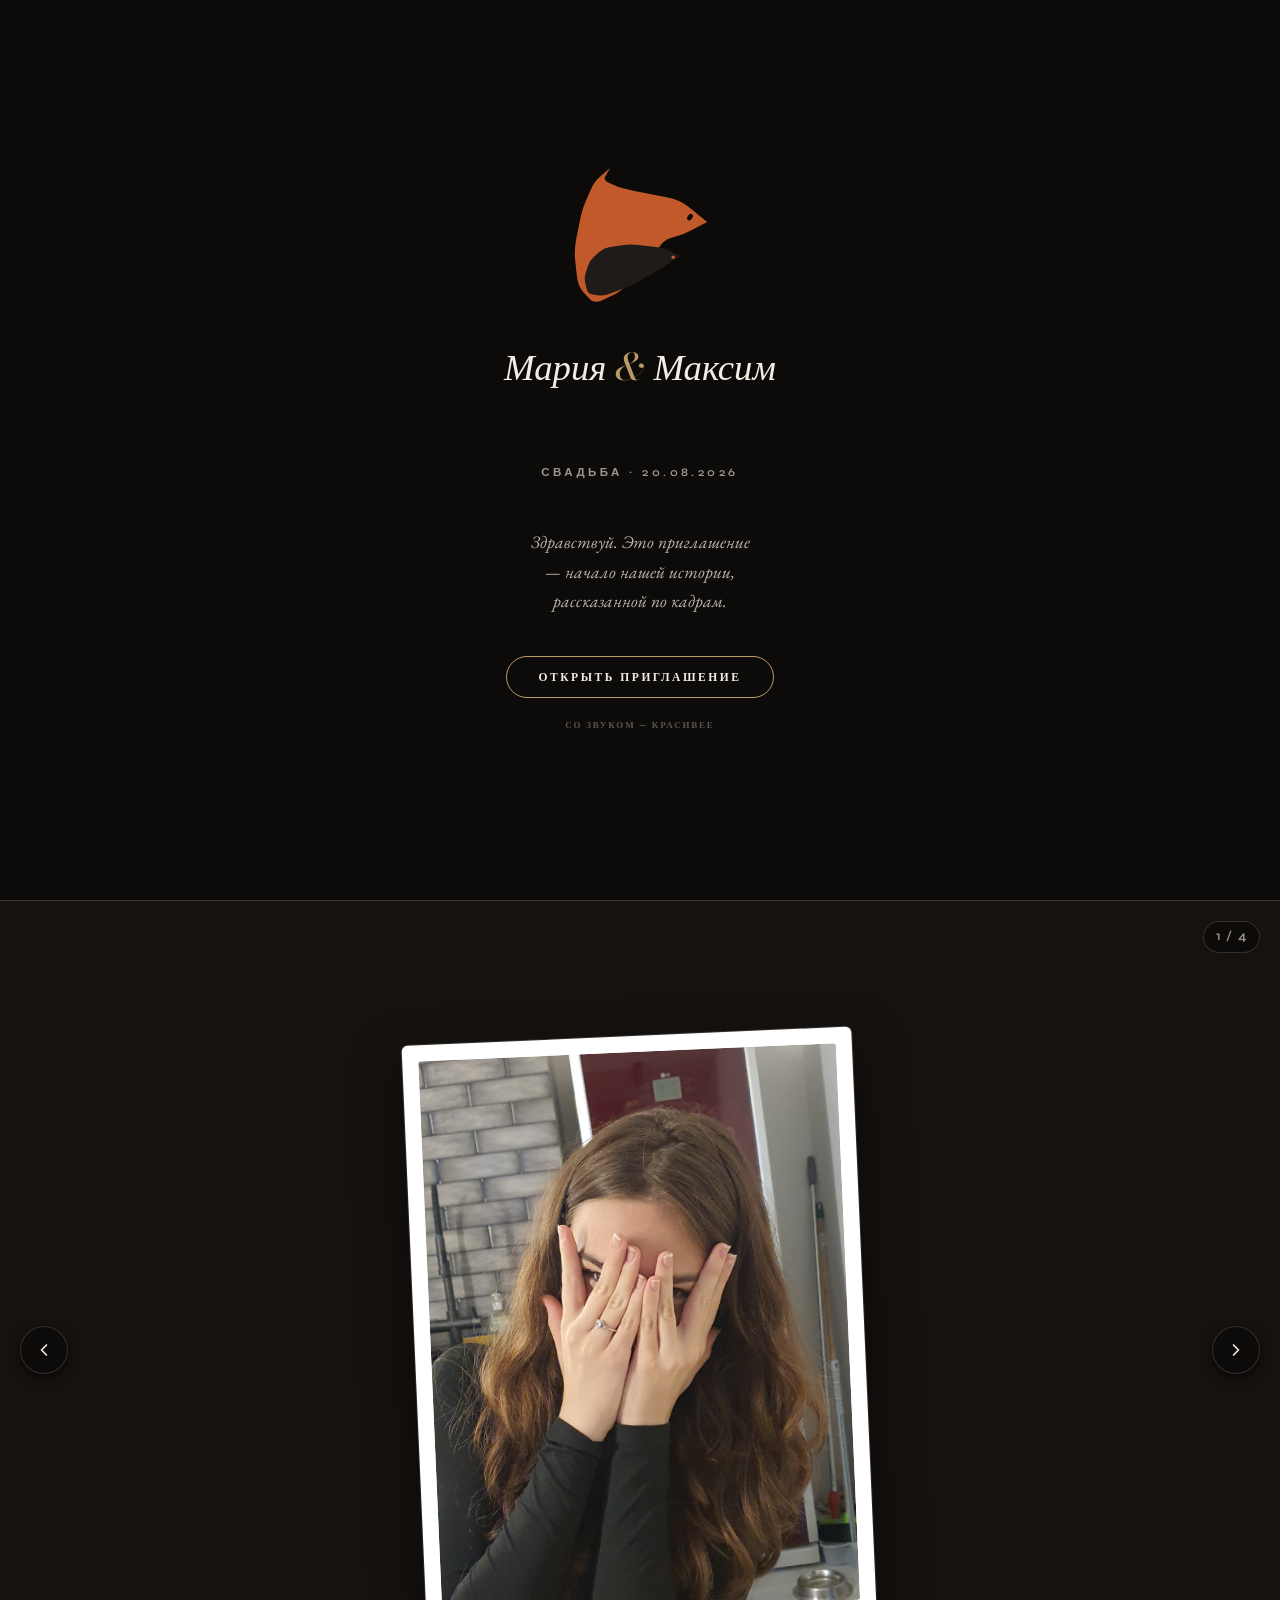
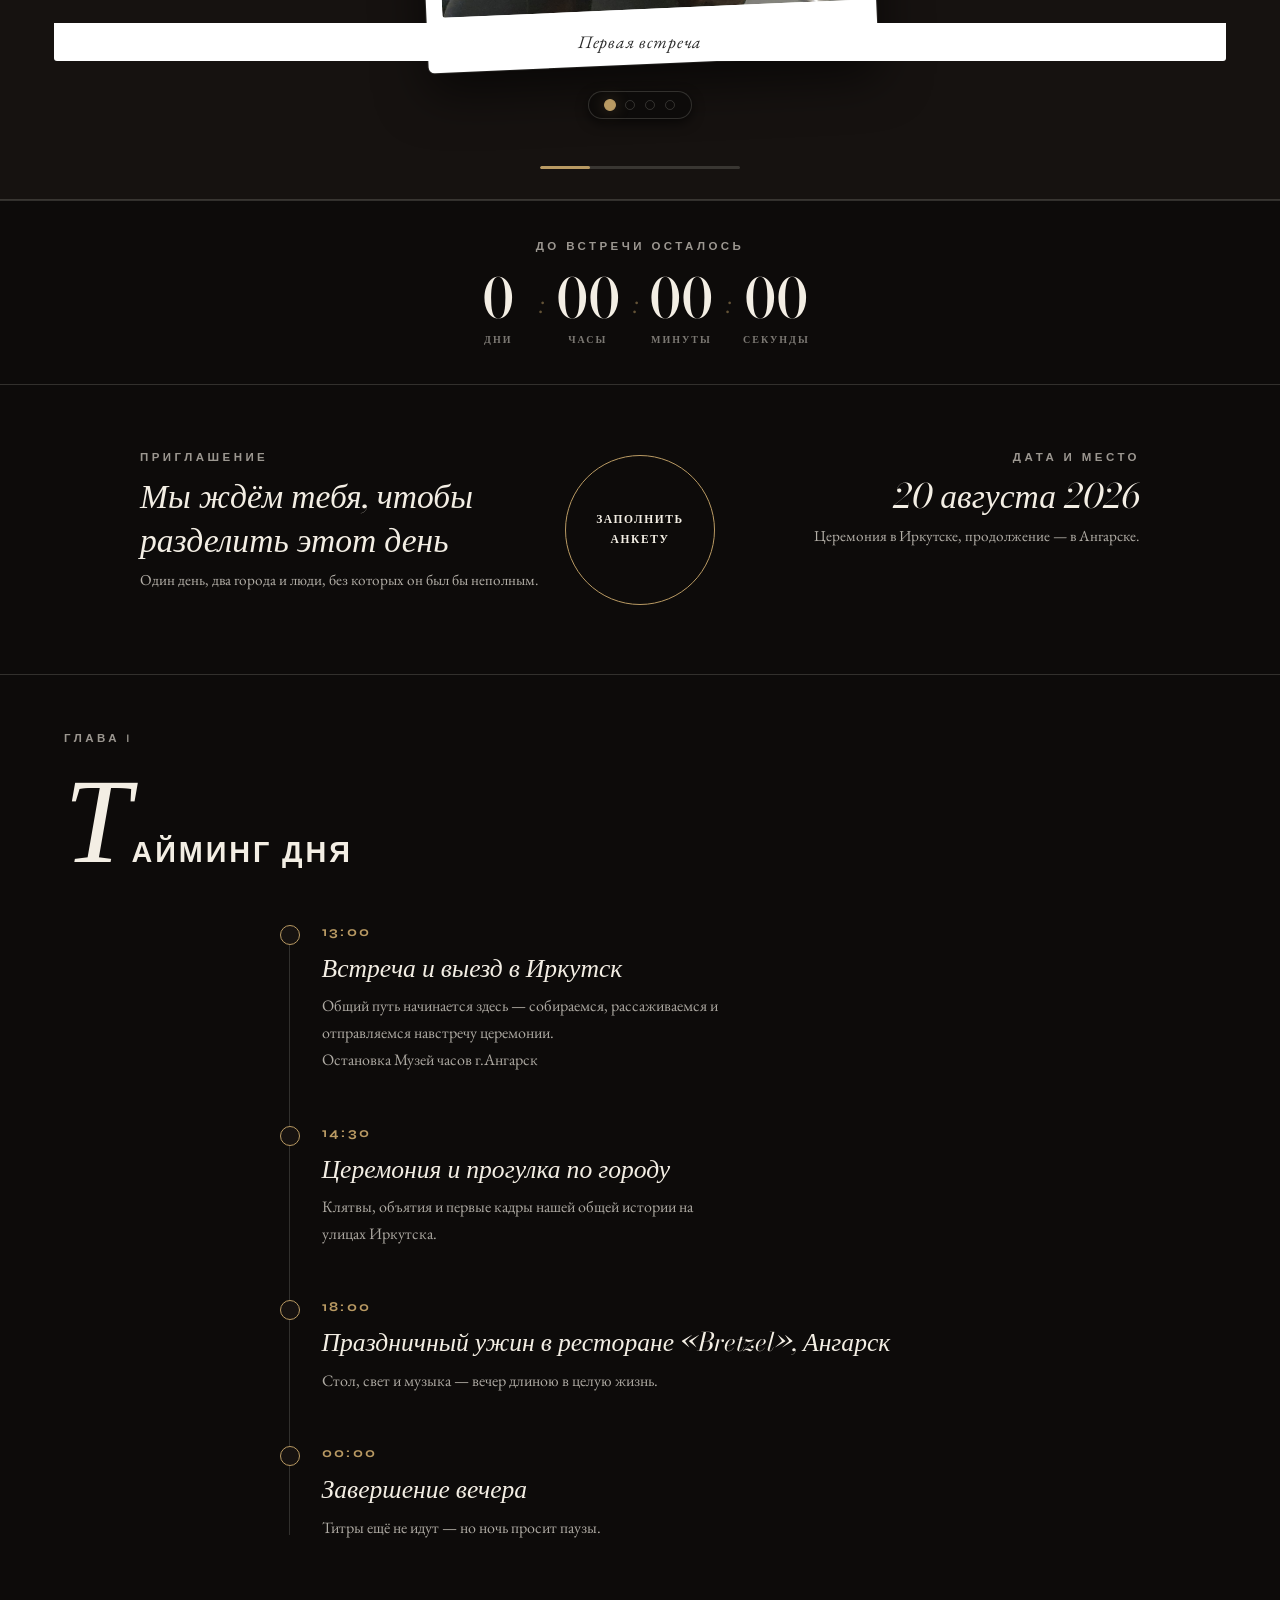
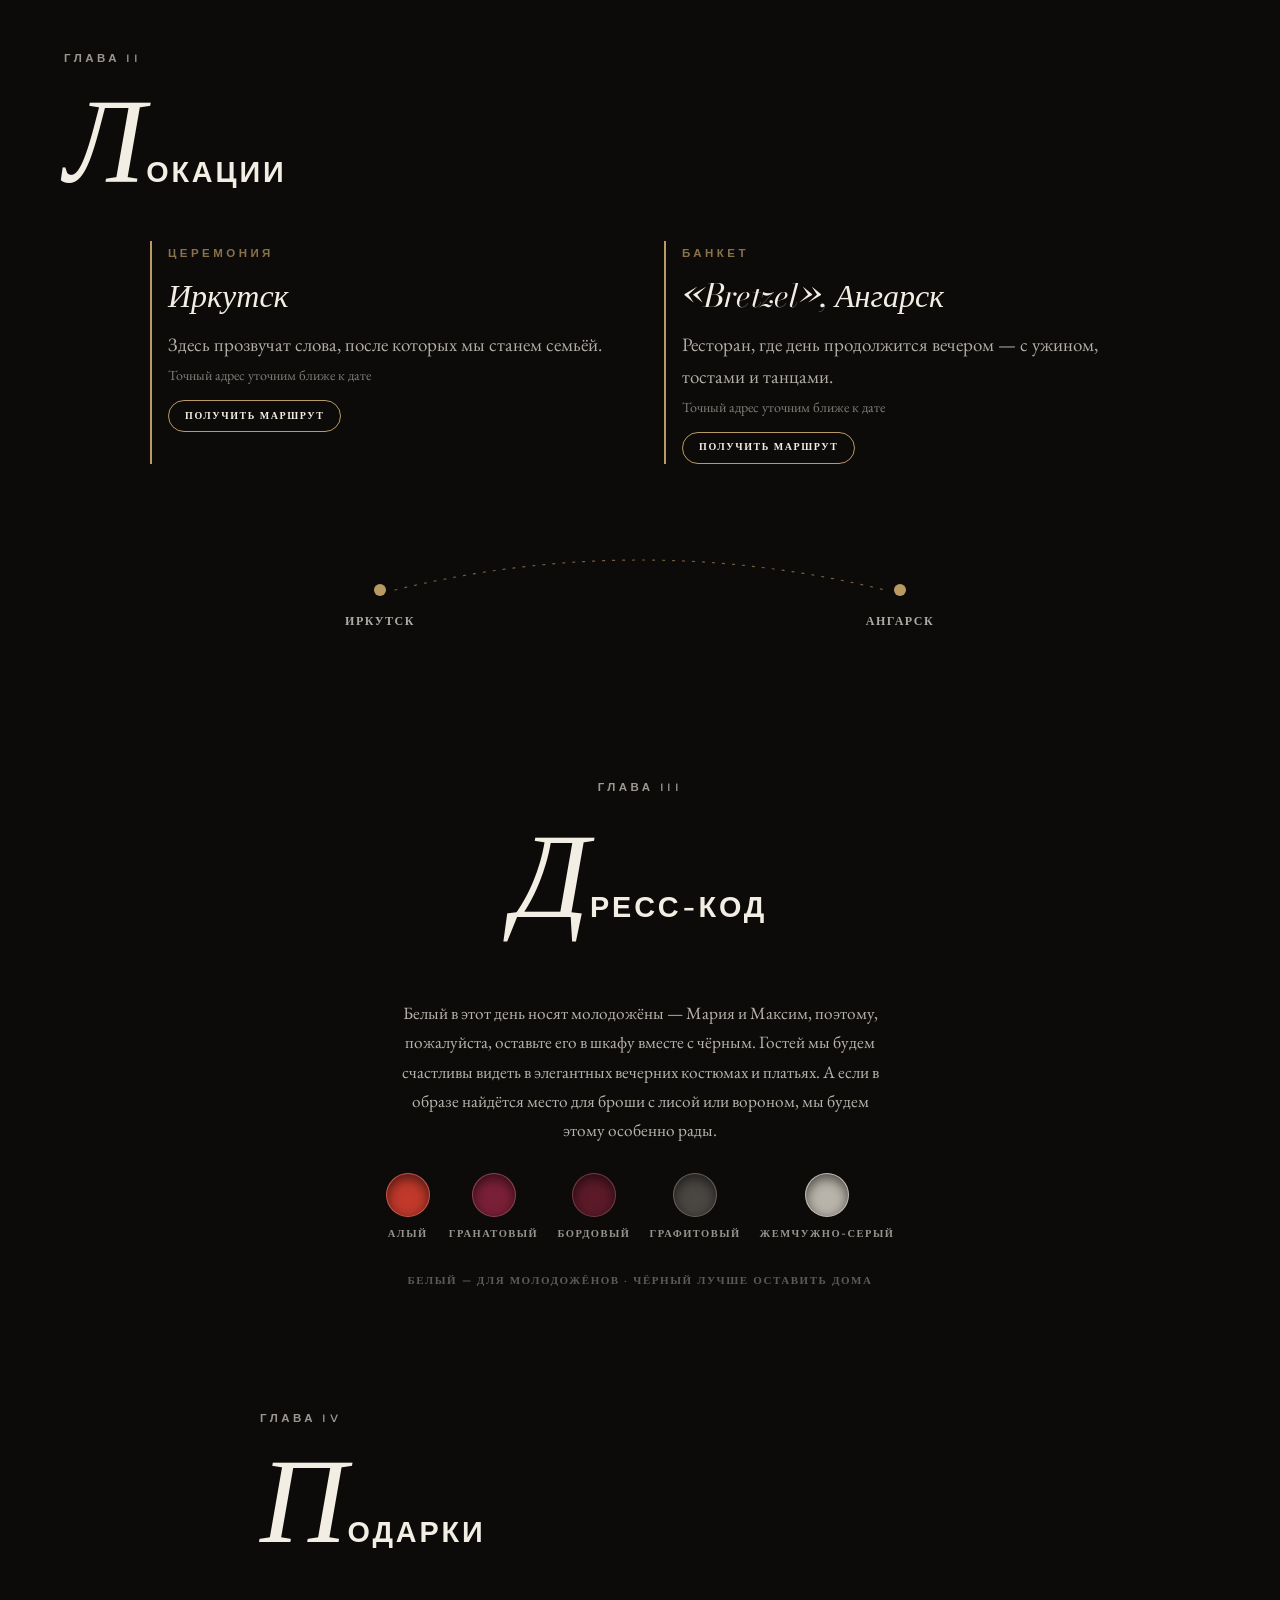
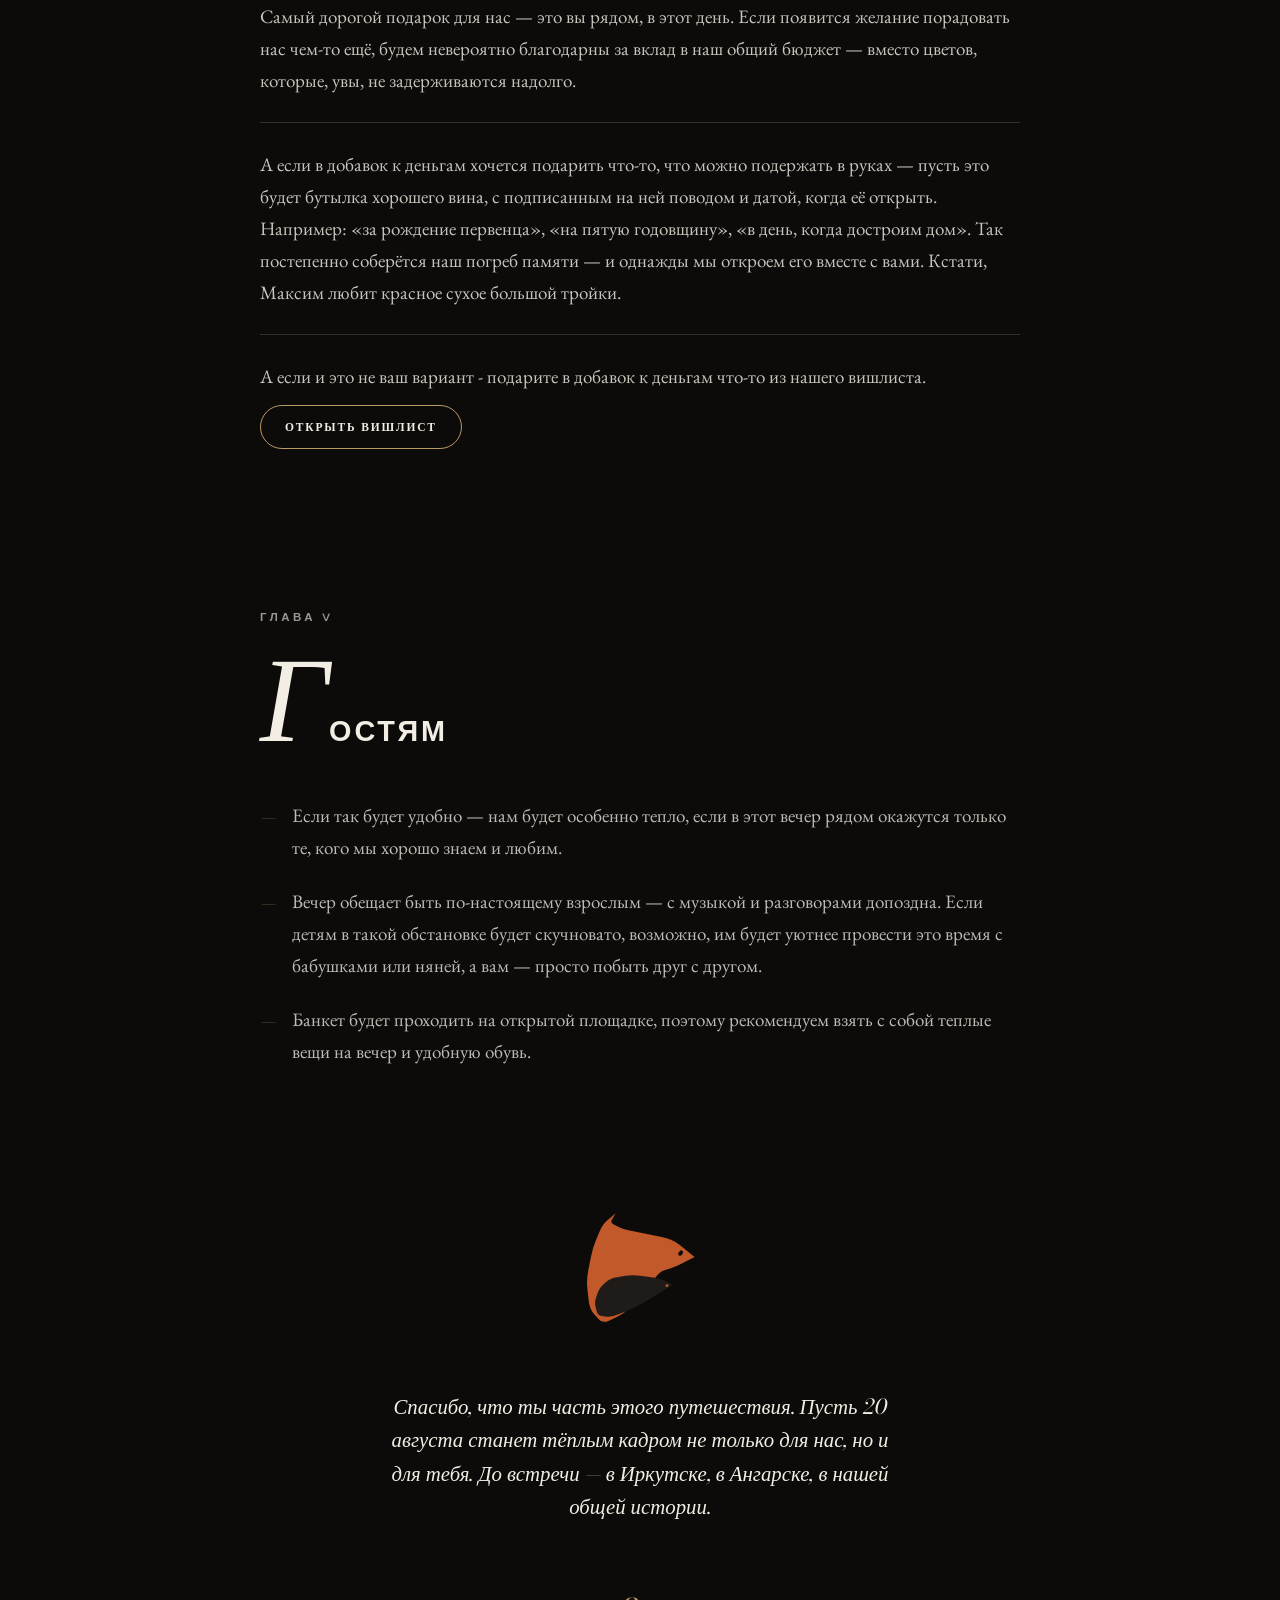
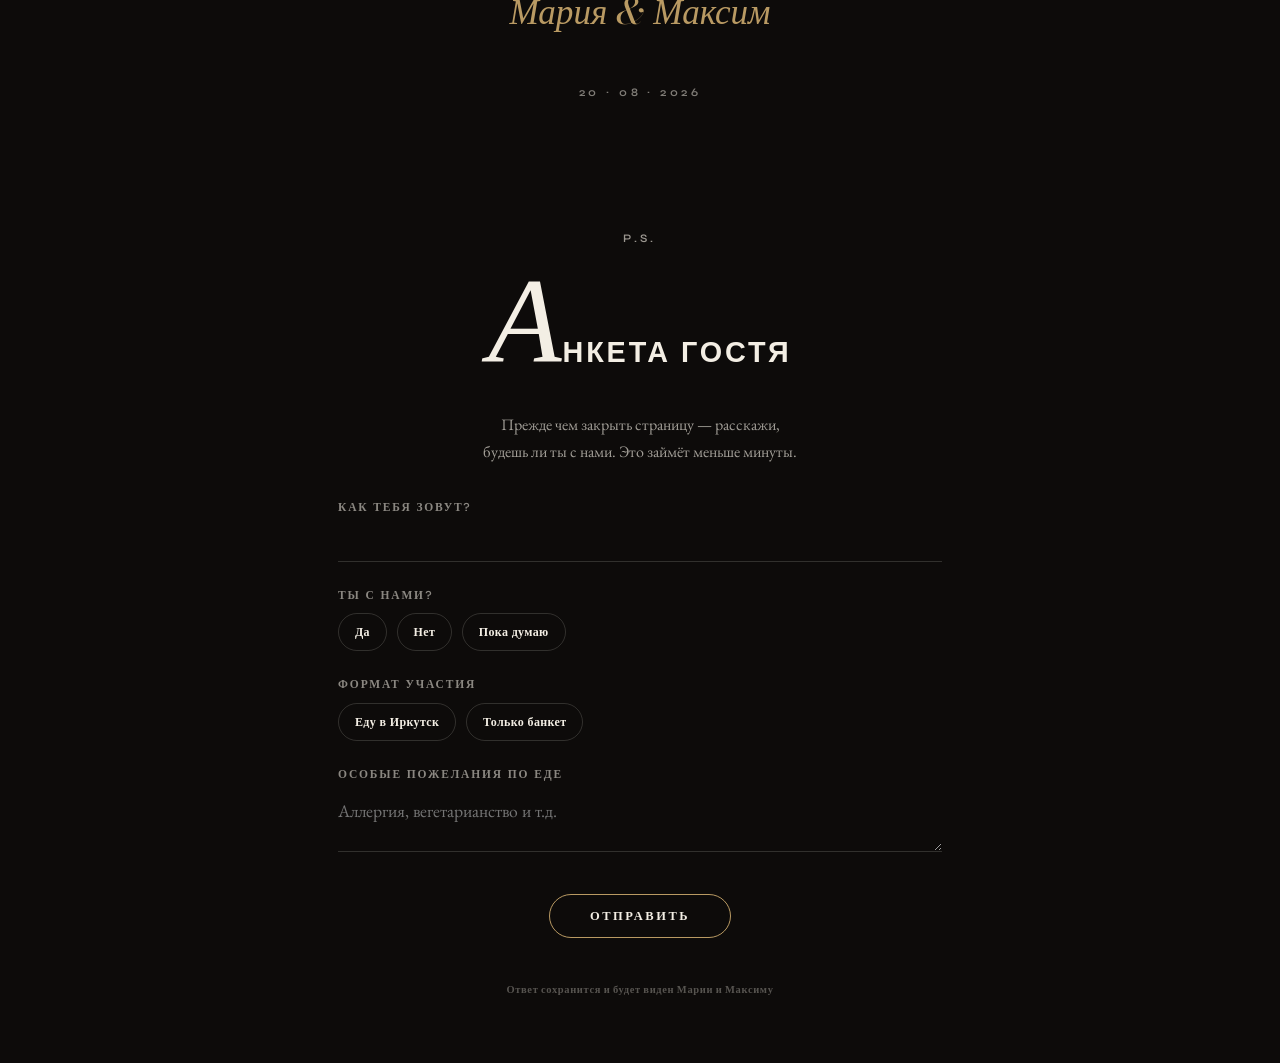
==== commit 0070c169: "update" ====
--- a/index.html
+++ b/index.html
@@ -161,6 +161,49 @@
     <!-- POLAROID GALLERY -->
     <section class="polaroid-gallery" id="gallery">
       <div class="gallery-track" id="galleryTrack"></div>
+
+      <!-- Кнопки навигации -->
+      <button
+        class="gallery-nav gallery-prev"
+        id="galleryPrev"
+        aria-label="Предыдущее фото"
+      >
+        <svg
+          viewBox="0 0 24 24"
+          width="24"
+          height="24"
+          fill="none"
+          stroke="currentColor"
+          stroke-width="2"
+          stroke-linecap="round"
+          stroke-linejoin="round"
+        >
+          <polyline points="15 18 9 12 15 6" />
+        </svg>
+      </button>
+      <button
+        class="gallery-nav gallery-next"
+        id="galleryNext"
+        aria-label="Следующее фото"
+      >
+        <svg
+          viewBox="0 0 24 24"
+          width="24"
+          height="24"
+          fill="none"
+          stroke="currentColor"
+          stroke-width="2"
+          stroke-linecap="round"
+          stroke-linejoin="round"
+        >
+          <polyline points="9 6 15 12 9 18" />
+        </svg>
+      </button>
+
+      <!-- Индикаторы -->
+      <div class="gallery-dots" id="galleryDots"></div>
+
+      <!-- Прогресс-бар -->
       <div class="gallery-progress">
         <div class="progress-bar" id="progressBar"></div>
       </div>
@@ -307,7 +350,6 @@
               font-weight="600"
               font-size="12"
               letter-spacing="1.5"
-              fill="#F3EEE4"
               opacity="0.7"
             >
               ИРКУТСК
@@ -321,7 +363,6 @@
               font-weight="600"
               font-size="12"
               letter-spacing="1.5"
-              fill="#F3EEE4"
               opacity="0.7"
             >
               АНГАРСК
@@ -731,71 +772,275 @@
         }
 
         /* ============ POLAROID GALLERY ============ */
-        const galleryTrack = document.getElementById("galleryTrack");
-        const progressBar = document.getElementById("progressBar");
-
-        // Ваши фотографии
-        const photos = [
-          { src: "img/MashaMain.jpg", caption: "Первая встреча" },
-          { src: "img/img2.jpg", caption: "Прогулка по городу" },
-          { src: "img/img3.jpg", caption: "Тёплый вечер" },
-          { src: "img/img4.jpg", caption: "Счастливые моменты" },
-        ];
-
-        // Строим галерею
-        photos.forEach((photo, index) => {
-          const polaroid = document.createElement("div");
-          polaroid.className = "polaroid";
-          polaroid.style.transitionDelay = `${index * 0.15}s`;
-
-          polaroid.innerHTML = `
+        (function () {
+          const galleryTrack = document.getElementById("galleryTrack");
+          const progressBar = document.getElementById("progressBar");
+          const galleryDots = document.getElementById("galleryDots");
+          const galleryPrev = document.getElementById("galleryPrev");
+          const galleryNext = document.getElementById("galleryNext");
+
+          // Ваши фотографии
+          const photos = [
+            { src: "img/MashaMain.jpg", caption: "Первая встреча" },
+            { src: "img/img2.jpg", caption: "Прогулка по городу" },
+            { src: "img/img3.jpg", caption: "Тёплый вечер" },
+            { src: "img/img4.jpg", caption: "Счастливые моменты" },
+          ];
+
+          let currentIndex = 0;
+          let isTransitioning = false;
+          let touchStartX = 0; // Объявляем только один раз
+          let isSwiping = false;
+
+          // Строим галерею
+          photos.forEach((photo, index) => {
+            const polaroid = document.createElement("div");
+            polaroid.className = "polaroid";
+            polaroid.dataset.index = index;
+            polaroid.style.transitionDelay = `${index * 0.1}s`;
+
+            polaroid.innerHTML = `
       <div class="polaroid-img">
         <img src="${photo.src}" alt="${photo.caption}" loading="lazy">
       </div>
       <p class="polaroid-caption">${photo.caption}</p>
     `;
-          galleryTrack.appendChild(polaroid);
-        });
-
-        // Функция для обновления активного поляроида и прогресса
-        function updateGallery() {
-          const scrollY = window.scrollY;
-          const windowHeight = window.innerHeight;
-          const docHeight =
-            document.documentElement.scrollHeight - windowHeight;
-
-          const scrollPercent = docHeight > 0 ? scrollY / docHeight : 0;
-
-          if (progressBar) {
-            progressBar.style.width = `${Math.min(100, scrollPercent * 100)}%`;
+            galleryTrack.appendChild(polaroid);
+
+            // Создаём точку-индикатор
+            const dot = document.createElement("button");
+            dot.className = "gallery-dot";
+            dot.dataset.index = index;
+            dot.setAttribute("aria-label", `Перейти к фото ${index + 1}`);
+            galleryDots.appendChild(dot);
+          });
+
+          // Создаём счётчик
+          const counter = document.createElement("div");
+          counter.className = "gallery-counter";
+          counter.textContent = `1 / ${photos.length}`;
+          galleryTrack.parentElement.appendChild(counter);
+
+          // Получаем все элементы
+          const polaroids = galleryTrack.querySelectorAll(".polaroid");
+          const dots = galleryDots.querySelectorAll(".gallery-dot");
+
+          // Функция перехода к определённому фото
+          function goToPhoto(index, fromScroll = false) {
+            if (isTransitioning && !fromScroll) return;
+            if (index < 0) index = 0;
+            if (index >= photos.length) index = photos.length - 1;
+            if (index === currentIndex && !fromScroll) return;
+
+            isTransitioning = true;
+            currentIndex = index;
+
+            // Обновляем поляроиды
+            polaroids.forEach((el, i) => {
+              const distance = Math.abs(i - currentIndex);
+              let delay = 0;
+
+              if (i === currentIndex) {
+                el.style.transitionDelay = "0s";
+                el.classList.add("active");
+              } else if (distance === 1) {
+                el.style.transitionDelay = "0.05s";
+                el.classList.remove("active");
+              } else {
+                el.style.transitionDelay = "0.1s";
+                el.classList.remove("active");
+              }
+            });
+
+            // Обновляем точки
+            dots.forEach((dot, i) => {
+              if (i === currentIndex) {
+                dot.classList.add("active");
+              } else {
+                dot.classList.remove("active");
+              }
+            });
+
+            // Обновляем счётчик
+            counter.textContent = `${currentIndex + 1} / ${photos.length}`;
+
+            // Обновляем прогресс-бар
+            const progress = ((currentIndex + 1) / photos.length) * 100;
+            if (progressBar) {
+              progressBar.style.width = `${Math.min(100, progress)}%`;
+            }
+
+            // Снимаем блокировку после анимации
+            setTimeout(() => {
+              isTransitioning = false;
+            }, 400);
           }
 
-          const polaroids = galleryTrack.querySelectorAll(".polaroid");
-          if (polaroids.length === 0) return;
-
-          const totalPhotos = polaroids.length;
-          const step = 0.15;
-          let activeIndex = Math.min(
-            totalPhotos - 1,
-            Math.floor(scrollPercent / step),
-          );
-
-          if (scrollPercent < 0.01) activeIndex = 0;
-          if (scrollPercent > 0.99) activeIndex = totalPhotos - 1;
-
-          polaroids.forEach((el, i) => {
-            if (i === activeIndex) {
-              el.classList.add("active");
-            } else {
-              el.classList.remove("active");
+          // Функция для следующего фото
+          function nextPhoto() {
+            if (isTransitioning) return;
+            const next = currentIndex + 1;
+            if (next < photos.length) {
+              goToPhoto(next);
+            }
+          }
+
+          // Функция для предыдущего фото
+          function prevPhoto() {
+            if (isTransitioning) return;
+            const prev = currentIndex - 1;
+            if (prev >= 0) {
+              goToPhoto(prev);
+            }
+          }
+
+          // Обработчики для кнопок
+          galleryNext.addEventListener("click", nextPhoto);
+          galleryPrev.addEventListener("click", prevPhoto);
+
+          // Обработчики для точек
+          dots.forEach((dot) => {
+            dot.addEventListener("click", function () {
+              const index = parseInt(this.dataset.index);
+              goToPhoto(index);
+            });
+          });
+
+          // Клавиатурная навигация
+          document.addEventListener("keydown", function (e) {
+            const gallery = document.getElementById("gallery");
+            const rect = gallery.getBoundingClientRect();
+            const isVisible = rect.top < window.innerHeight && rect.bottom > 0;
+
+            if (isVisible) {
+              if (e.key === "ArrowRight" || e.key === "ArrowDown") {
+                e.preventDefault();
+                nextPhoto();
+              } else if (e.key === "ArrowLeft" || e.key === "ArrowUp") {
+                e.preventDefault();
+                prevPhoto();
+              }
             }
           });
-        }
-
-        window.addEventListener("scroll", updateGallery, { passive: true });
-        window.addEventListener("load", updateGallery);
-        window.addEventListener("resize", updateGallery, { passive: true });
-
+
+          // Свайпы на мобильных (используем ту же переменную touchStartX)
+          galleryTrack.addEventListener(
+            "touchstart",
+            function (e) {
+              touchStartX = e.changedTouches[0].screenX;
+              isSwiping = true;
+            },
+            { passive: true },
+          );
+
+          galleryTrack.addEventListener(
+            "touchmove",
+            function (e) {
+              if (!isSwiping) return;
+              const touchEndX = e.changedTouches[0].screenX;
+              const touchEndY = e.changedTouches[0].screenY;
+              const deltaX = touchEndX - touchStartX;
+              const deltaY = touchEndY - touchStartY;
+
+              if (
+                Math.abs(deltaX) > Math.abs(deltaY) &&
+                Math.abs(deltaX) > 30
+              ) {
+                e.preventDefault();
+                if (deltaX > 0) {
+                  prevPhoto();
+                } else {
+                  nextPhoto();
+                }
+                isSwiping = false;
+              }
+            },
+            { passive: false },
+          );
+
+          galleryTrack.addEventListener(
+            "touchend",
+            function () {
+              isSwiping = false;
+            },
+            { passive: true },
+          );
+
+          // Функция обновления при скролле
+          function updateGalleryFromScroll() {
+            const scrollY = window.scrollY;
+            const windowHeight = window.innerHeight;
+            const docHeight =
+              document.documentElement.scrollHeight - windowHeight;
+
+            const scrollPercent = docHeight > 0 ? scrollY / docHeight : 0;
+
+            const totalPhotos = photos.length;
+            const step = 0.12;
+            let targetIndex = Math.floor(scrollPercent / step);
+            targetIndex = Math.max(0, Math.min(totalPhotos - 1, targetIndex));
+
+            if (targetIndex !== currentIndex && !isTransitioning) {
+              const gallery = document.getElementById("gallery");
+              const rect = gallery.getBoundingClientRect();
+              const isVisible =
+                rect.top < window.innerHeight * 1.2 &&
+                rect.bottom > -window.innerHeight * 0.2;
+
+              if (isVisible) {
+                goToPhoto(targetIndex, true);
+              }
+            }
+          }
+
+          // Обновление прогресс-бара при скролле
+          function updateProgressBar() {
+            const scrollY = window.scrollY;
+            const docHeight =
+              document.documentElement.scrollHeight - window.innerHeight;
+            const scrollPercent = docHeight > 0 ? scrollY / docHeight : 0;
+
+            if (progressBar && !isTransitioning) {
+              const progress = Math.min(100, scrollPercent * 100);
+              progressBar.style.width = `${progress}%`;
+            }
+          }
+
+          // Запускаем обновления
+          window.addEventListener(
+            "scroll",
+            function () {
+              updateGalleryFromScroll();
+              updateProgressBar();
+            },
+            { passive: true },
+          );
+
+          // Инициализация
+          window.addEventListener("load", function () {
+            setTimeout(() => {
+              goToPhoto(0);
+            }, 200);
+            updateProgressBar();
+          });
+
+          window.addEventListener(
+            "resize",
+            function () {
+              updateProgressBar();
+            },
+            { passive: true },
+          );
+
+          // Экспортируем функции для использования в консоли
+          window.gallery = {
+            goTo: goToPhoto,
+            next: nextPhoto,
+            prev: prevPhoto,
+            current: () => currentIndex,
+            total: photos.length,
+          };
+        })();
         /* ---------- countdown to the wedding day ---------- */
         var WEDDING_TS = new Date("2026-08-20T13:00:00+08:00").getTime();
         var cdDays = document.getElementById("cdDays");
--- a/style.css
+++ b/style.css
@@ -193,6 +193,7 @@
 
 .nav-row {
   display: none;
+  margin-top: -25px;
 }
 
 .mobile-menu-btn {
@@ -563,11 +564,11 @@
 /* ============ POLAROID GALLERY ============ */
 .polaroid-gallery {
   position: relative;
-  min-height: 80vh;
+  min-height: 100vh;
   display: flex;
   align-items: center;
   justify-content: center;
-  padding: 40px 16px;
+  padding: 60px 20px;
   background: var(--bg-secondary);
   overflow: hidden;
   border-top: 1px solid var(--border-color);
@@ -581,15 +582,20 @@
   position: relative;
   width: 100%;
   max-width: 1200px;
-  height: 70vh;
-  max-height: 600px;
+  height: 80vh;
+  max-height: 650px;
   margin: 0 auto;
-}
-
+  display: flex;
+  align-items: center;
+  justify-content: center;
+}
+
+/* ===== ПОЛЯРОИДЫ ===== */
 .polaroid {
   position: absolute;
-  top: 0;
-  left: 0;
+  top: 50%;
+  left: 50%;
+  transform: translate(-50%, -50%) scale(0.85) rotate(6deg);
   width: 100%;
   height: 100%;
   display: flex;
@@ -597,49 +603,49 @@
   align-items: center;
   justify-content: center;
   opacity: 0;
-  transform: scale(0.85) rotate(6deg) translateY(20px);
   transition:
-    opacity 0.7s cubic-bezier(0.22, 0.68, 0, 1),
-    transform 0.7s cubic-bezier(0.22, 0.68, 0, 1);
+    opacity 0.6s cubic-bezier(0.22, 0.68, 0, 1),
+    transform 0.6s cubic-bezier(0.22, 0.68, 0, 1);
   pointer-events: none;
+  will-change: transform, opacity;
 }
 
 .polaroid.active {
   opacity: 1;
-  transform: scale(1) rotate(0deg) translateY(0);
+  transform: translate(-50%, -50%) scale(1) rotate(0deg);
   pointer-events: auto;
   z-index: 10;
 }
 
 .polaroid-img {
   position: relative;
-  width: min(75vw, 400px);
+  width: min(70vw, 450px);
   aspect-ratio: 4 / 5;
   background: var(--polaroid-bg);
-  padding: clamp(8px, 2vw, 12px) clamp(8px, 2vw, 12px) clamp(30px, 6vw, 45px)
-    clamp(8px, 2vw, 12px);
+  padding: clamp(10px, 2.5vw, 16px) clamp(10px, 2.5vw, 16px)
+    clamp(35px, 7vw, 55px) clamp(10px, 2.5vw, 16px);
   box-shadow:
-    0 12px 30px var(--shadow-color),
+    0 20px 50px var(--shadow-color),
     0 0 0 1px var(--border-color);
-  border-radius: 4px;
+  border-radius: 6px;
   transform: rotate(var(--rotation, 0deg));
   transition:
-    transform 0.3s ease,
+    transform 0.4s ease,
     background 0.4s ease,
     box-shadow 0.4s ease;
 }
 
 .polaroid:nth-child(1) .polaroid-img {
+  --rotation: -2.5deg;
+}
+.polaroid:nth-child(2) .polaroid-img {
+  --rotation: 3.5deg;
+}
+.polaroid:nth-child(3) .polaroid-img {
   --rotation: -1.5deg;
 }
-.polaroid:nth-child(2) .polaroid-img {
+.polaroid:nth-child(4) .polaroid-img {
   --rotation: 2.5deg;
-}
-.polaroid:nth-child(3) .polaroid-img {
-  --rotation: -1deg;
-}
-.polaroid:nth-child(4) .polaroid-img {
-  --rotation: 2deg;
 }
 
 .polaroid-img img {
@@ -647,36 +653,130 @@
   width: 100%;
   height: 100%;
   object-fit: cover;
-  border-radius: 2px;
+  border-radius: 3px;
   background: #eee;
 }
 
 .polaroid-caption {
   position: absolute;
-  bottom: clamp(6px, 1.5vw, 12px);
-  left: clamp(6px, 1.5vw, 12px);
-  right: clamp(6px, 1.5vw, 12px);
+  bottom: clamp(8px, 2vw, 14px);
+  left: clamp(8px, 2vw, 14px);
+  right: clamp(8px, 2vw, 14px);
   font-family: "EB Garamond", serif;
   font-style: italic;
-  font-size: clamp(0.7rem, 1.6vw, 1rem);
+  font-size: clamp(0.8rem, 1.8vw, 1.1rem);
   color: var(--polaroid-text);
   text-align: center;
   letter-spacing: 0.04em;
   background: var(--polaroid-bg);
-  padding: 3px 0;
+  padding: 4px 0;
   margin: 0;
-  border-radius: 0 0 2px 2px;
+  border-radius: 0 0 3px 3px;
   transition:
     color 0.4s ease,
     background 0.4s ease;
 }
 
+/* ===== КНОПКИ НАВИГАЦИИ ===== */
+.gallery-nav {
+  position: absolute;
+  top: 50%;
+  transform: translateY(-50%);
+  z-index: 30;
+  width: 48px;
+  height: 48px;
+  border-radius: 50%;
+  border: 1px solid var(--border-color);
+  background: var(--bg-primary);
+  color: var(--text-primary);
+  display: flex;
+  align-items: center;
+  justify-content: center;
+  cursor: pointer;
+  transition: all 0.3s var(--ease);
+  backdrop-filter: blur(4px);
+  -webkit-backdrop-filter: blur(4px);
+  touch-action: manipulation;
+  box-shadow: 0 4px 12px var(--shadow-color);
+}
+
+.gallery-nav:hover {
+  background: var(--gold);
+  color: var(--black);
+  border-color: var(--gold);
+  transform: translateY(-50%) scale(1.05);
+}
+
+.gallery-nav:active {
+  transform: translateY(-50%) scale(0.92);
+}
+
+.gallery-nav svg {
+  width: 20px;
+  height: 20px;
+}
+
+.gallery-prev {
+  left: 20px;
+}
+
+.gallery-next {
+  right: 20px;
+}
+
+/* ===== ИНДИКАТОРЫ (точки) ===== */
+.gallery-dots {
+  position: absolute;
+  bottom: 80px;
+  left: 50%;
+  transform: translateX(-50%);
+  z-index: 25;
+  display: flex;
+  gap: 10px;
+  align-items: center;
+  padding: 8px 16px;
+  background: var(--bg-primary);
+  border-radius: 999px;
+  border: 1px solid var(--border-color);
+  backdrop-filter: blur(4px);
+  -webkit-backdrop-filter: blur(4px);
+  box-shadow: 0 4px 12px var(--shadow-color);
+}
+
+.gallery-dot {
+  width: 10px;
+  height: 10px;
+  border-radius: 50%;
+  border: 1px solid var(--border-color);
+  background: transparent;
+  cursor: pointer;
+  transition: all 0.3s var(--ease);
+  padding: 0;
+  touch-action: manipulation;
+}
+
+.gallery-dot.active {
+  background: var(--gold);
+  border-color: var(--gold);
+  transform: scale(1.2);
+  box-shadow: 0 0 12px rgba(185, 154, 99, 0.3);
+}
+
+.gallery-dot:hover {
+  transform: scale(1.1);
+}
+
+.gallery-dot:active {
+  transform: scale(0.9);
+}
+
+/* ===== ПРОГРЕСС-БАР ===== */
 .gallery-progress {
   position: absolute;
-  bottom: 20px;
+  bottom: 30px;
   left: 50%;
   transform: translateX(-50%);
-  width: min(150px, 50vw);
+  width: min(200px, 50vw);
   height: 3px;
   background: var(--border-color);
   border-radius: 4px;
@@ -690,32 +790,179 @@
   width: 0%;
   background: var(--gold);
   border-radius: 4px;
-  transition: width 0.1s linear;
-}
-
-@media (min-width: 761px) {
+  transition: width 0.15s linear;
+}
+
+/* ===== СЧЁТЧИК ФОТО ===== */
+.gallery-counter {
+  position: absolute;
+  top: 20px;
+  right: 20px;
+  z-index: 25;
+  font-family: "Syne", sans-serif;
+  font-weight: 600;
+  font-size: 13px;
+  letter-spacing: 0.1em;
+  color: var(--text-dim);
+  background: var(--bg-primary);
+  padding: 4px 12px;
+  border-radius: 999px;
+  border: 1px solid var(--border-color);
+  backdrop-filter: blur(4px);
+  -webkit-backdrop-filter: blur(4px);
+}
+
+/* ===== АДАПТИВ ===== */
+@media (max-width: 768px) {
+  .polaroid-gallery {
+    padding: 30px 12px;
+    min-height: 80vh;
+  }
+
+  .gallery-track {
+    height: 70vh;
+    max-height: 500px;
+  }
+
+  .polaroid-img {
+    width: min(80vw, 320px);
+    padding: 8px 8px 32px 8px;
+  }
+
+  .polaroid-caption {
+    font-size: 0.8rem;
+    bottom: 8px;
+  }
+
+  .gallery-nav {
+    width: 40px;
+    height: 40px;
+  }
+
+  .gallery-nav svg {
+    width: 16px;
+    height: 16px;
+  }
+
+  .gallery-prev {
+    left: 10px;
+  }
+
+  .gallery-next {
+    right: 10px;
+  }
+
+  .gallery-dots {
+    bottom: 70px;
+    gap: 8px;
+    padding: 6px 12px;
+  }
+
+  .gallery-dot {
+    width: 8px;
+    height: 8px;
+  }
+
+  .gallery-progress {
+    bottom: 25px;
+    width: 120px;
+  }
+
+  .gallery-counter {
+    font-size: 11px;
+    top: 15px;
+    right: 15px;
+    padding: 3px 10px;
+  }
+}
+
+@media (max-width: 480px) {
+  .polaroid-gallery {
+    padding: 20px 8px;
+    min-height: 70vh;
+  }
+
+  .gallery-track {
+    height: 60vh;
+    max-height: 420px;
+  }
+
+  .polaroid-img {
+    width: 85vw;
+    padding: 6px 6px 28px 6px;
+  }
+
+  .polaroid-caption {
+    font-size: 0.7rem;
+    bottom: 6px;
+  }
+
+  .gallery-nav {
+    width: 34px;
+    height: 34px;
+  }
+
+  .gallery-nav svg {
+    width: 14px;
+    height: 14px;
+  }
+
+  .gallery-prev {
+    left: 6px;
+  }
+
+  .gallery-next {
+    right: 6px;
+  }
+
+  .gallery-dots {
+    bottom: 60px;
+    gap: 6px;
+    padding: 4px 10px;
+  }
+
+  .gallery-dot {
+    width: 7px;
+    height: 7px;
+  }
+
+  .gallery-progress {
+    bottom: 20px;
+    width: 100px;
+  }
+
+  .gallery-counter {
+    font-size: 10px;
+    top: 10px;
+    right: 10px;
+    padding: 2px 8px;
+  }
+}
+
+/* Для landscape на мобильных */
+@media (max-height: 500px) and (orientation: landscape) {
   .polaroid-gallery {
     min-height: 100vh;
-    padding: 60px 20px;
-  }
+    padding: 20px 10px;
+  }
+
   .gallery-track {
-    height: 600px;
-    max-height: 600px;
-  }
+    height: 85vh;
+    max-height: 400px;
+  }
+
   .polaroid-img {
-    width: min(80vw, 500px);
-    padding: 12px 12px 45px 12px;
-  }
-  .polaroid-caption {
-    font-size: 1rem;
-    bottom: 12px;
-  }
+    width: min(40vw, 280px);
+  }
+
+  .gallery-dots {
+    bottom: 55px;
+  }
+
   .gallery-progress {
-    width: 200px;
-    bottom: 30px;
-  }
-}
-
+    bottom: 20px;
+  }
+}
 /* ============ countdown ============ */
 .countdown {
   text-align: center;
@@ -1068,9 +1315,8 @@
   max-width: 700px;
   margin: 0 auto;
 }
-.route svg {
-  width: 100%;
-  height: auto;
+.route svg text {
+  fill: var(--text-primary) !important;
 }
 
 /* ============ dress code ============ */
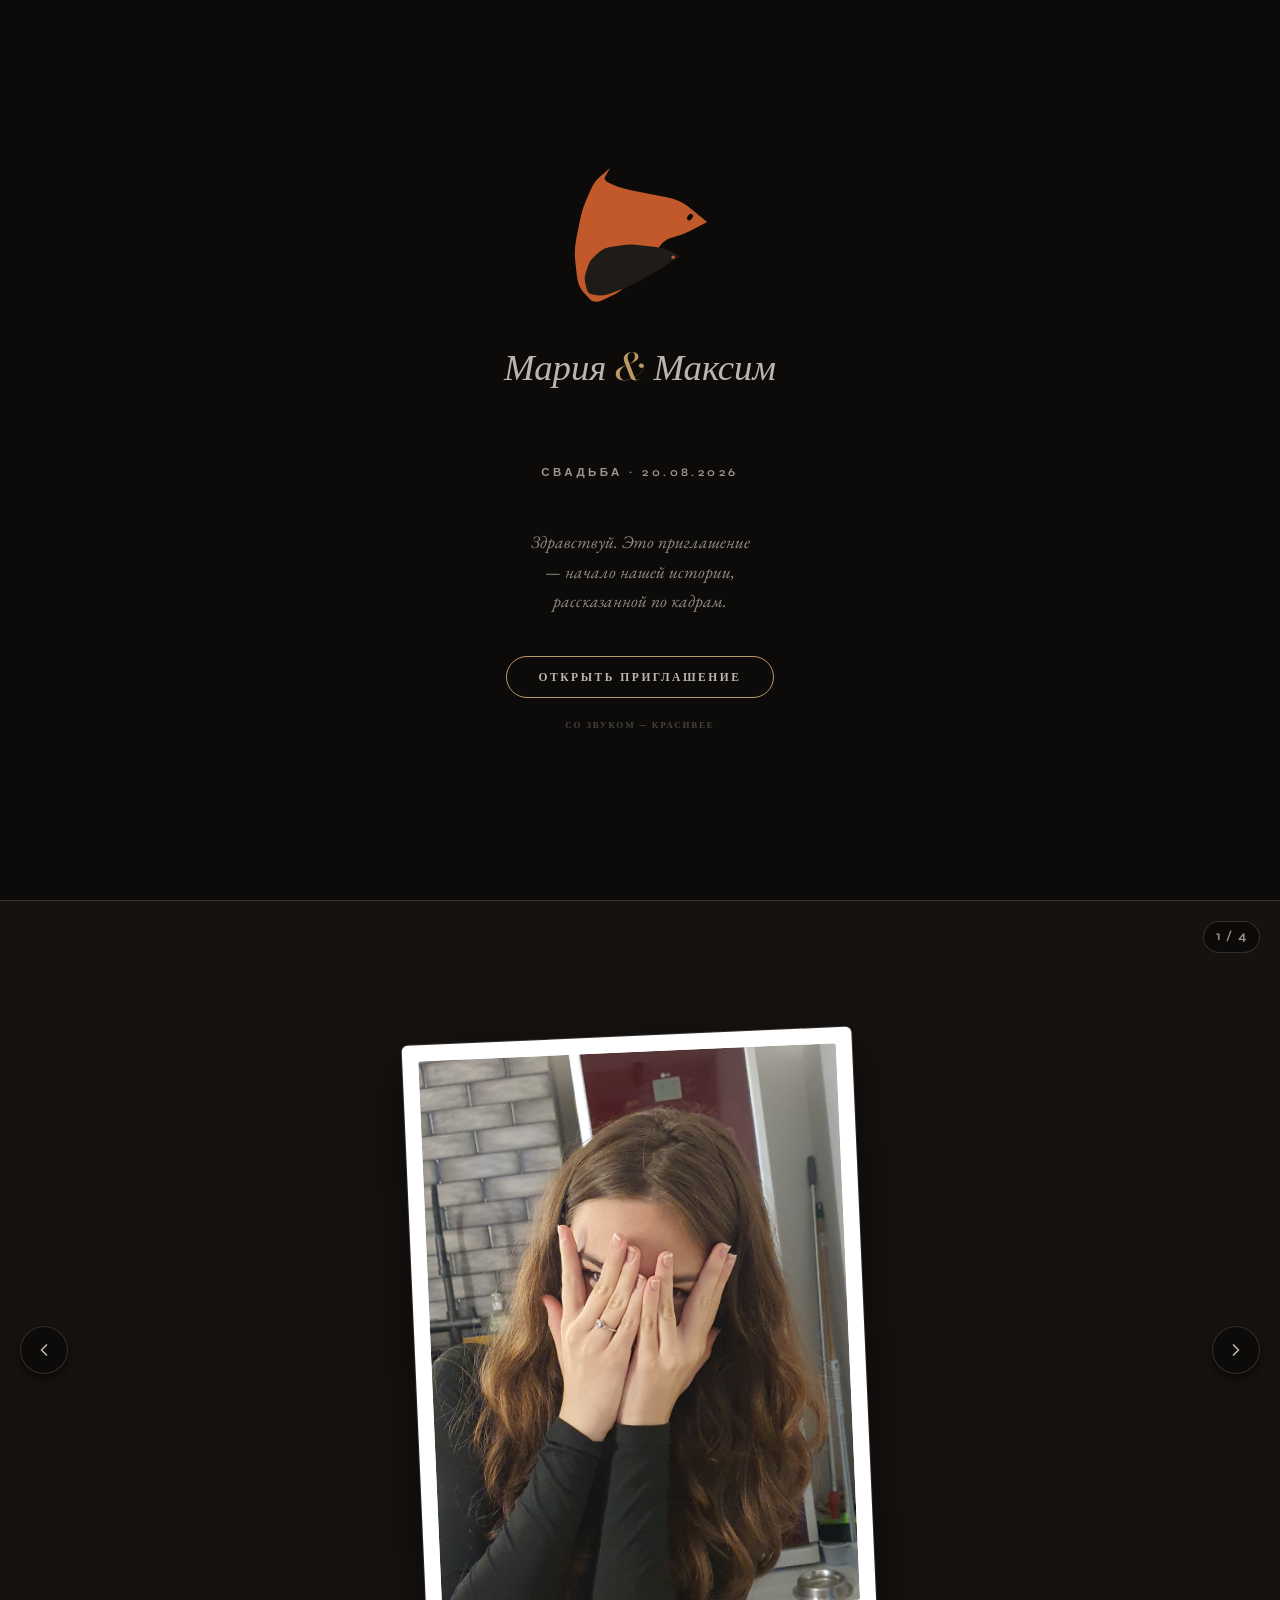
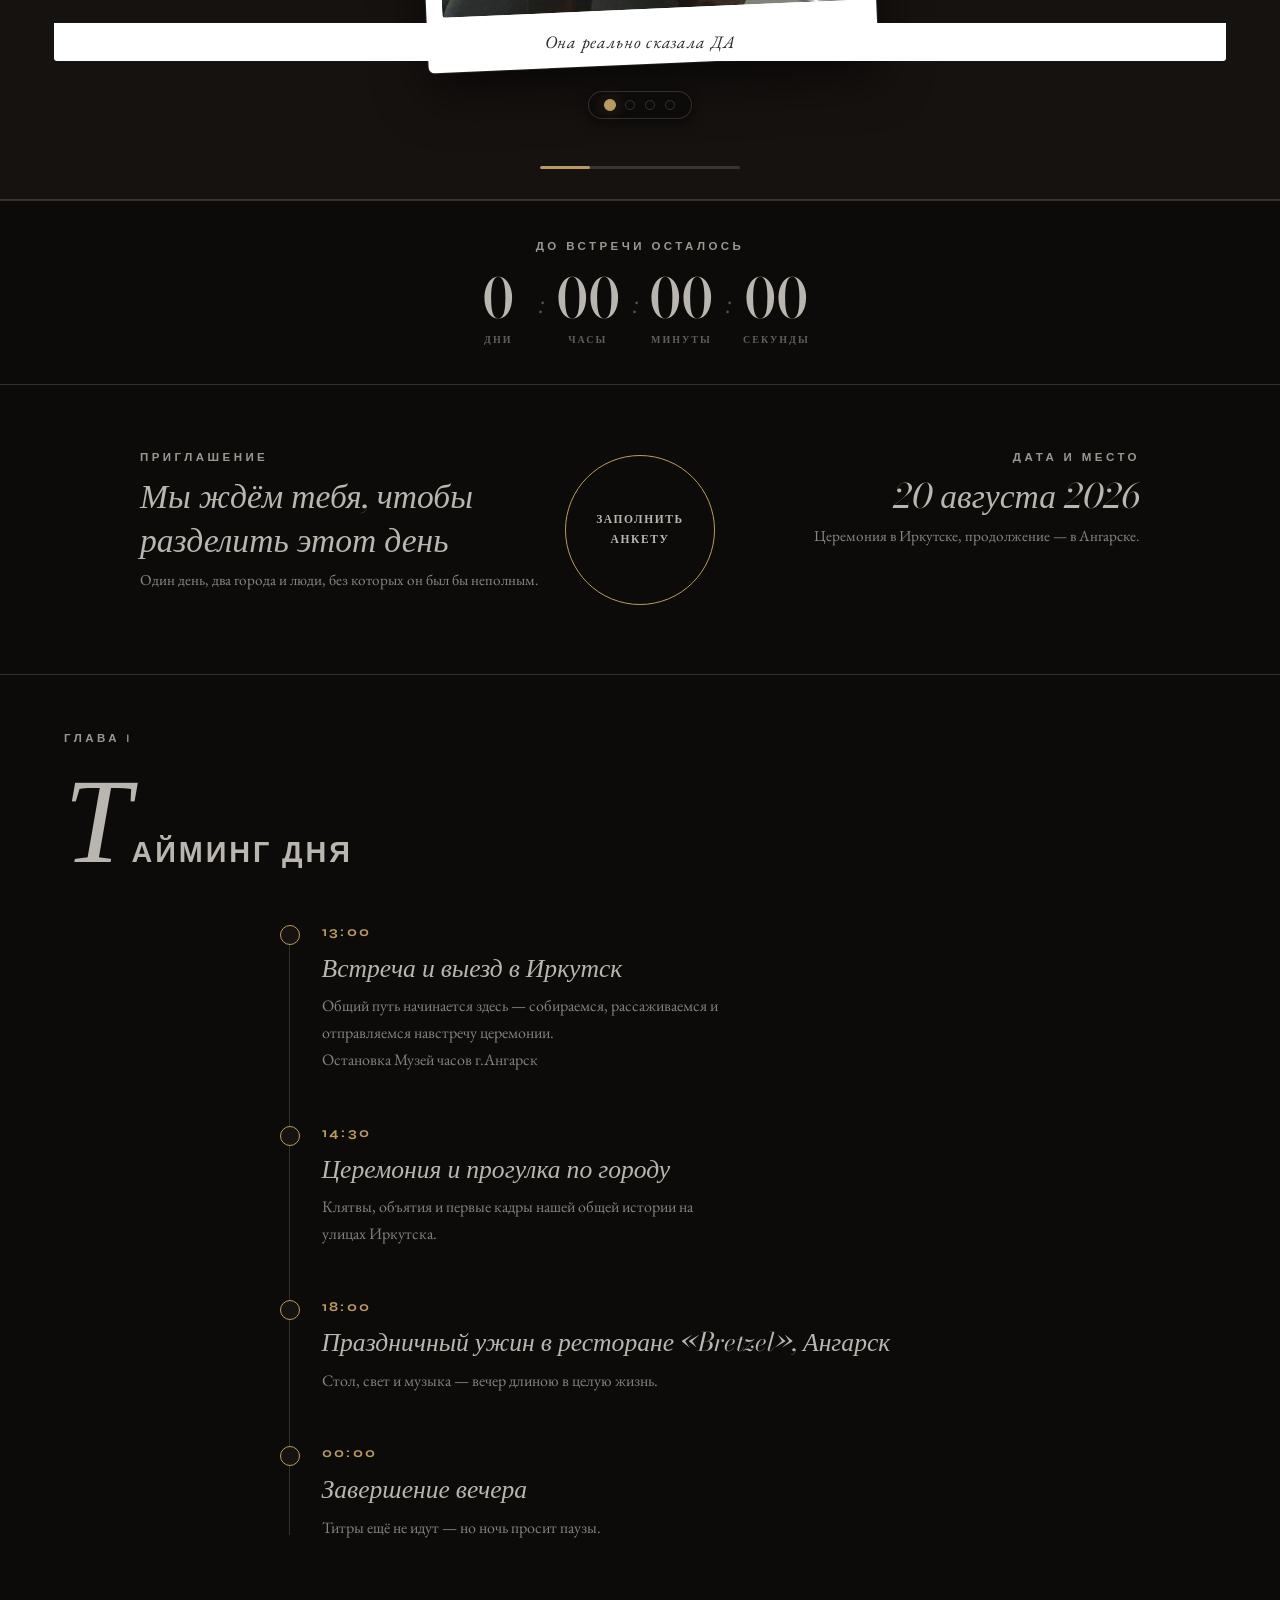
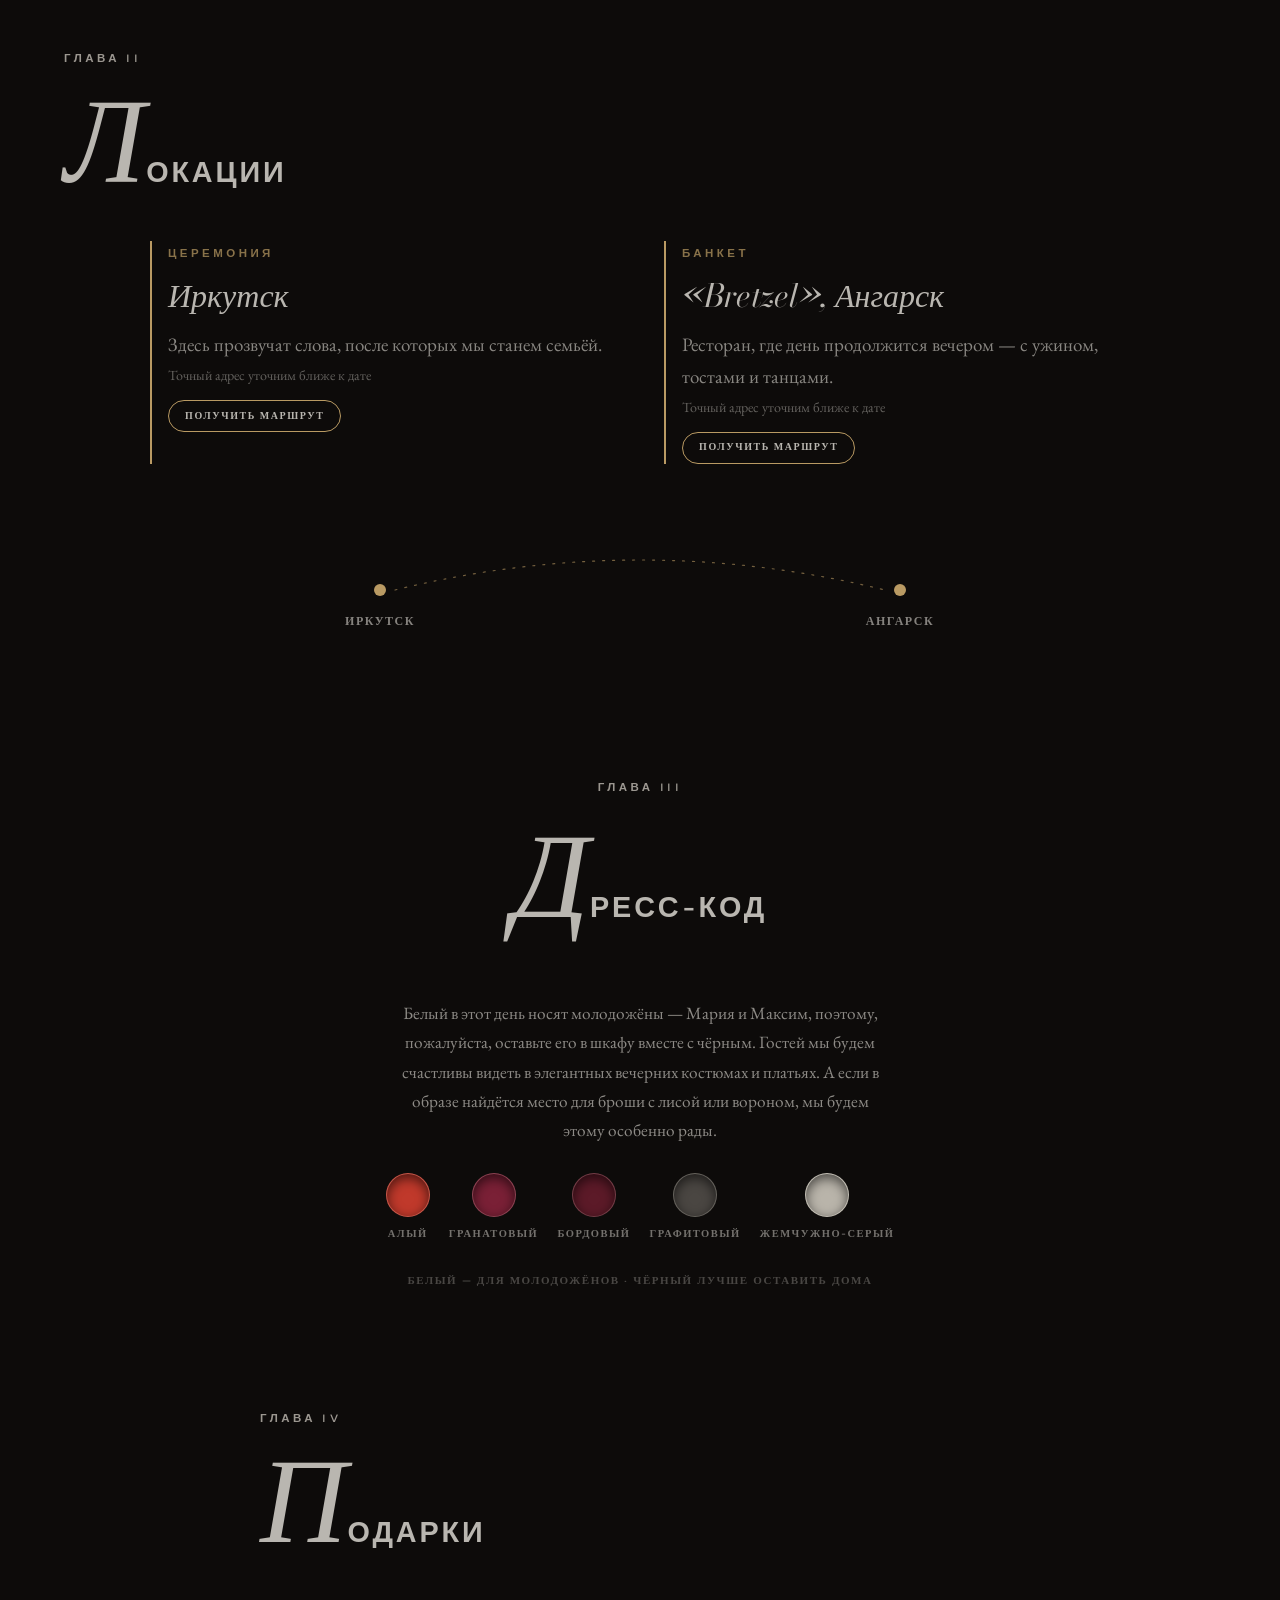
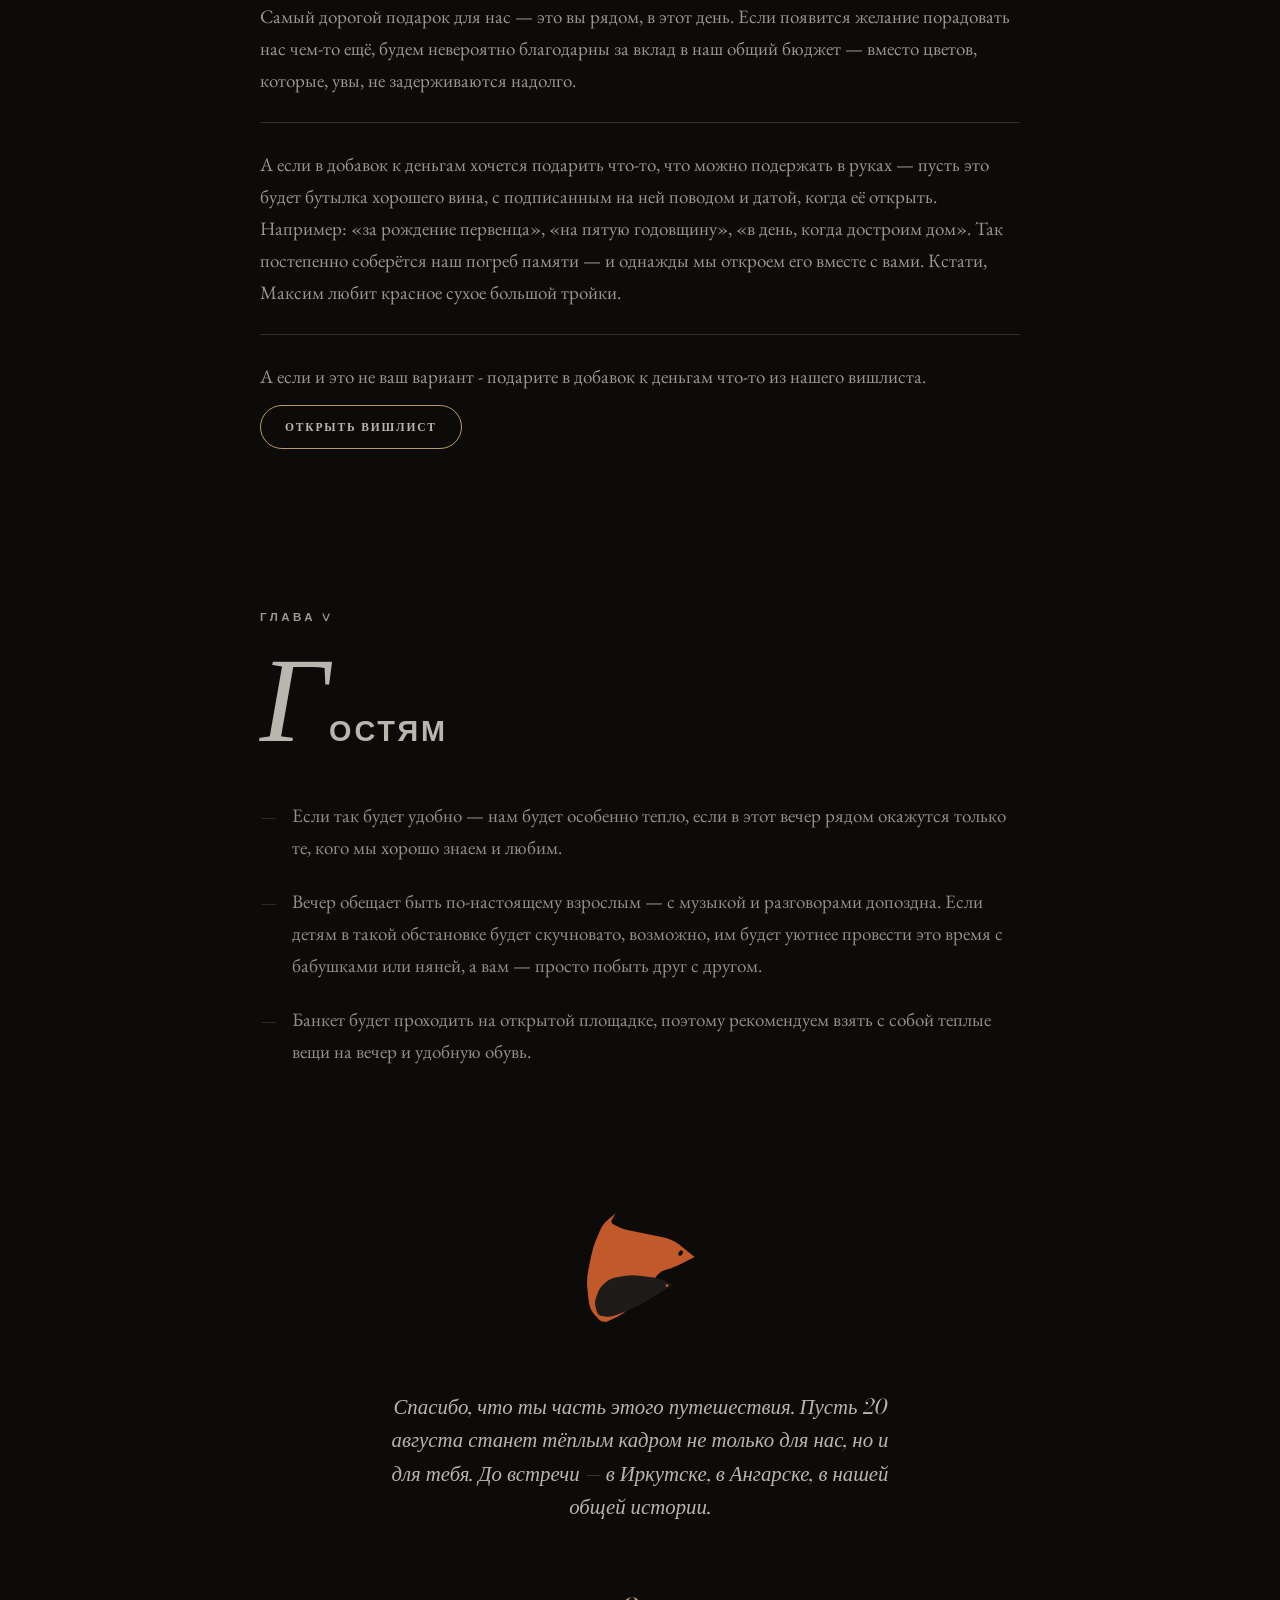
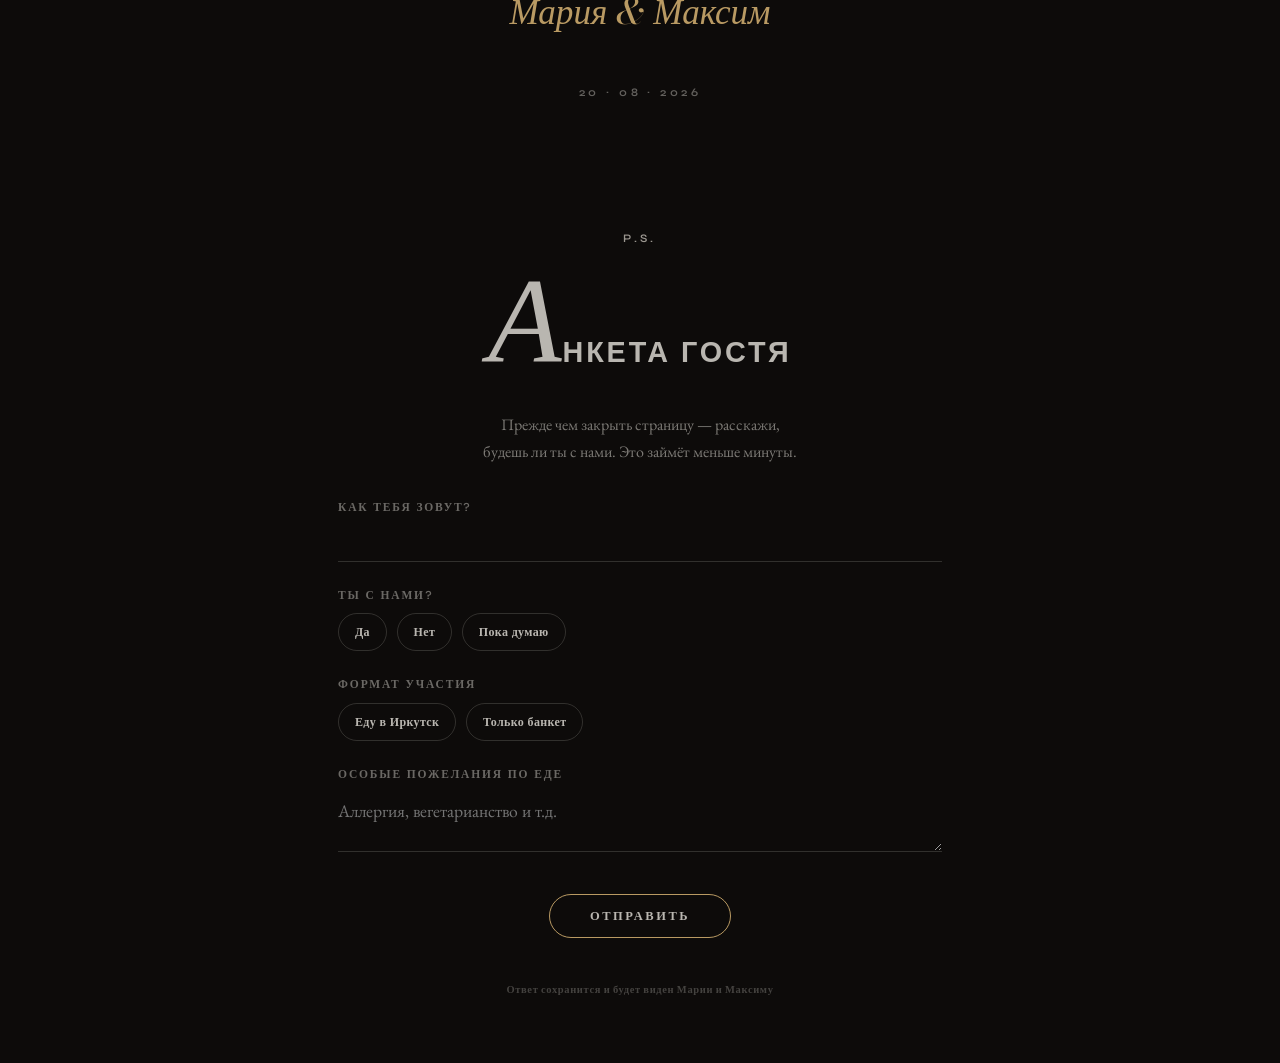
==== commit c97277c9: "disign update" ====
--- a/index.html
+++ b/index.html
@@ -781,7 +781,7 @@
 
           // Ваши фотографии
           const photos = [
-            { src: "img/MashaMain.jpg", caption: "Первая встреча" },
+            { src: "img/MashaMain.jpg", caption: "Она реально сказала ДА" },
             { src: "img/img2.jpg", caption: "Прогулка по городу" },
             { src: "img/img3.jpg", caption: "Тёплый вечер" },
             { src: "img/img4.jpg", caption: "Счастливые моменты" },
--- a/style.css
+++ b/style.css
@@ -1,14 +1,16 @@
 :root {
   --black: #0d0b0a;
   --black-2: #161210;
-  --paper: #f3eee4;
+  --paper: #b9b6b0;
   --paper-dim: rgba(243, 238, 228, 0.62);
   --paper-faint: rgba(243, 238, 228, 0.32);
   --line: rgba(243, 238, 228, 0.16);
   --wine: #8e1f2b;
   --fox: #c1592a;
   --raven: #1e1b18;
-  --gold: #b99a63;
+  --gold: #b99a63; /* Тёмная тема: приглушённый золотой */
+  --gold-light: #c9a86c;
+  --gold-dark: #a8884a;
   --scroll: 0;
   --ease: cubic-bezier(0.22, 0.68, 0, 1);
 
@@ -29,21 +31,262 @@
 }
 
 [data-theme="light"] {
-  --black: #f5f0e8;
-  --black-2: #ebe5da;
-  --paper: #1a1816;
-  --paper-dim: rgba(26, 24, 22, 0.62);
-  --paper-faint: rgba(26, 24, 22, 0.32);
-  --line: rgba(26, 24, 22, 0.12);
+  /* Основные фоны — нежный молочный/кремовый */
+  --black: #fcf8f2;
+  --black-2: #f8f3eb;
+
+  /* Текст — мягкий тёмно-серый, не чёрный */
+  --paper: #3d3a36;
+  --paper-dim: rgba(61, 58, 54, 0.55);
+  --paper-faint: rgba(61, 58, 54, 0.25);
+
+  /* Границы — едва заметные */
+  --line: rgba(61, 58, 54, 0.08);
+
+  /* Поляроиды */
   --polaroid-bg: #ffffff;
-  --polaroid-text: #1a1816;
-  --shadow-color: rgba(0, 0, 0, 0.15);
-  --bg-primary: #f5f0e8;
-  --bg-secondary: #ebe5da;
-  --text-primary: #1a1816;
-  --text-dim: rgba(26, 24, 22, 0.62);
-  --text-faint: rgba(26, 24, 22, 0.32);
-  --border-color: rgba(26, 24, 22, 0.12);
+  --polaroid-text: #3d3a36;
+  --shadow-color: rgba(61, 58, 54, 0.1);
+
+  /* Основные фоны страницы */
+  --bg-primary: #fcf8f2;
+  --bg-secondary: #f8f3eb;
+  --text-primary: #3d3a36;
+  --text-dim: rgba(61, 58, 54, 0.55);
+  --text-faint: rgba(61, 58, 54, 0.25);
+  --border-color: rgba(61, 58, 54, 0.08);
+
+  /* Золотой — яркий и насыщенный только для светлой темы */
+  --gold: #d4a855;
+  --gold-light: #e8c97a;
+  --gold-dark: #c49640;
+
+  /* Дополнительные мягкие акценты для элементов */
+  --card-bg: #ffffff;
+  --hover-bg: rgba(212, 168, 85, 0.15);
+}
+
+/* ============ СВЕТЛАЯ ТЕМА — ЯРКИЙ ЗОЛОТОЙ ============ */
+[data-theme="light"] {
+  --gold: #d4a855;
+  --gold-light: #e8c97a;
+  --gold-dark: #c49640;
+}
+
+/* Все элементы с золотым цветом в светлой теме */
+[data-theme="light"] .hero .date {
+  color: var(--gold);
+}
+
+[data-theme="light"] .tl-time {
+  color: var(--gold);
+}
+
+[data-theme="light"] .tl-item::before {
+  border-color: var(--gold);
+}
+
+[data-theme="light"] .loc-card {
+  border-left-color: var(--gold);
+}
+
+[data-theme="light"] .loc-card .eyebrow {
+  color: var(--gold);
+}
+
+[data-theme="light"] .route-btn {
+  border-color: var(--gold);
+  color: var(--text-primary);
+}
+
+[data-theme="light"] .route-btn:hover {
+  background: var(--gold);
+  color: var(--black);
+}
+
+[data-theme="light"] .route svg circle {
+  fill: var(--gold) !important;
+}
+
+[data-theme="light"] .route svg path {
+  stroke: var(--gold) !important;
+}
+
+[data-theme="light"] .enter-btn {
+  border-color: var(--gold);
+  color: var(--text-primary);
+}
+
+[data-theme="light"] .enter-btn:hover {
+  background: var(--gold);
+  color: var(--black);
+}
+
+[data-theme="light"] .info-cta {
+  border-color: var(--gold);
+  color: var(--text-primary);
+}
+
+[data-theme="light"] .info-cta:hover {
+  background: var(--gold);
+  color: var(--black);
+}
+
+[data-theme="light"] .wishlist-btn {
+  border-color: var(--gold);
+  color: var(--text-primary);
+}
+
+[data-theme="light"] .wishlist-btn:hover {
+  background: var(--gold);
+  color: var(--black);
+}
+
+[data-theme="light"] .submit-btn {
+  border-color: var(--gold);
+  color: var(--text-primary);
+}
+
+[data-theme="light"] .submit-btn:hover {
+  background: var(--gold);
+  color: var(--black);
+}
+
+[data-theme="light"] .gallery-dot.active {
+  background: var(--gold);
+  border-color: var(--gold);
+  box-shadow: 0 0 20px rgba(212, 168, 85, 0.5);
+}
+
+[data-theme="light"] .progress-bar {
+  background: var(--gold);
+}
+
+[data-theme="light"] .gallery-nav:hover {
+  background: var(--gold);
+  color: var(--black);
+  border-color: var(--gold);
+}
+
+[data-theme="light"] .cd-sep {
+  color: var(--gold);
+}
+
+[data-theme="light"] .splash-names span,
+[data-theme="light"] .hero .names span,
+[data-theme="light"] .farewell .sig {
+  color: var(--gold);
+}
+
+[data-theme="light"] .nav-row a::after {
+  background: var(--gold);
+}
+
+[data-theme="light"] .music-toggle {
+  border-color: var(--gold);
+}
+
+[data-theme="light"] .music-toggle:hover {
+  background: var(--gold);
+}
+
+[data-theme="light"] .theme-toggle:hover {
+  border-color: var(--gold);
+}
+
+[data-theme="light"] .opt input:checked + span {
+  background: var(--gold);
+  border-color: var(--gold);
+  color: var(--black);
+}
+
+[data-theme="light"] .guest-item .mark {
+  color: var(--gold);
+}
+
+[data-theme="light"] .no-colors {
+  color: var(--text-primary);
+}
+
+[data-theme="light"] .enter-btn:active,
+[data-theme="light"] .info-cta:active,
+[data-theme="light"] .route-btn:active,
+[data-theme="light"] .wishlist-btn:active,
+[data-theme="light"] .submit-btn:active {
+  background: var(--gold);
+  color: var(--black);
+}
+
+[data-theme="light"] .gallery-dot {
+  border-color: rgba(61, 58, 54, 0.2);
+}
+
+[data-theme="light"] .gallery-dot.active {
+  background: var(--gold);
+  border-color: var(--gold);
+  box-shadow: 0 0 20px rgba(212, 168, 85, 0.5);
+}
+
+[data-theme="light"] .reel-fill {
+  background: var(--gold);
+}
+
+[data-theme="light"] .nav-row a {
+  color: var(--text-dim);
+}
+
+[data-theme="light"] .nav-row a::after {
+  background: var(--gold);
+}
+
+[data-theme="light"] .info-cta {
+  border-color: var(--gold);
+  color: var(--text-primary);
+}
+
+[data-theme="light"] .info-cta:hover {
+  background: var(--gold);
+  color: var(--black);
+}
+
+[data-theme="light"] .wishlist-btn {
+  border-color: var(--gold);
+  color: var(--text-primary);
+}
+
+[data-theme="light"] .wishlist-btn:hover {
+  background: var(--gold);
+  color: var(--black);
+}
+
+[data-theme="light"] .submit-btn {
+  border-color: var(--gold);
+  color: var(--text-primary);
+}
+
+[data-theme="light"] .submit-btn:hover {
+  background: var(--gold);
+  color: var(--black);
+}
+
+[data-theme="light"] .route-btn {
+  border-color: var(--gold);
+  color: var(--text-primary);
+}
+
+[data-theme="light"] .route-btn:hover {
+  background: var(--gold);
+  color: var(--black);
+}
+
+[data-theme="light"] .enter-btn {
+  border-color: var(--gold);
+  color: var(--text-primary);
+}
+
+[data-theme="light"] .enter-btn:hover {
+  background: var(--gold);
+  color: var(--black);
 }
 
 * {
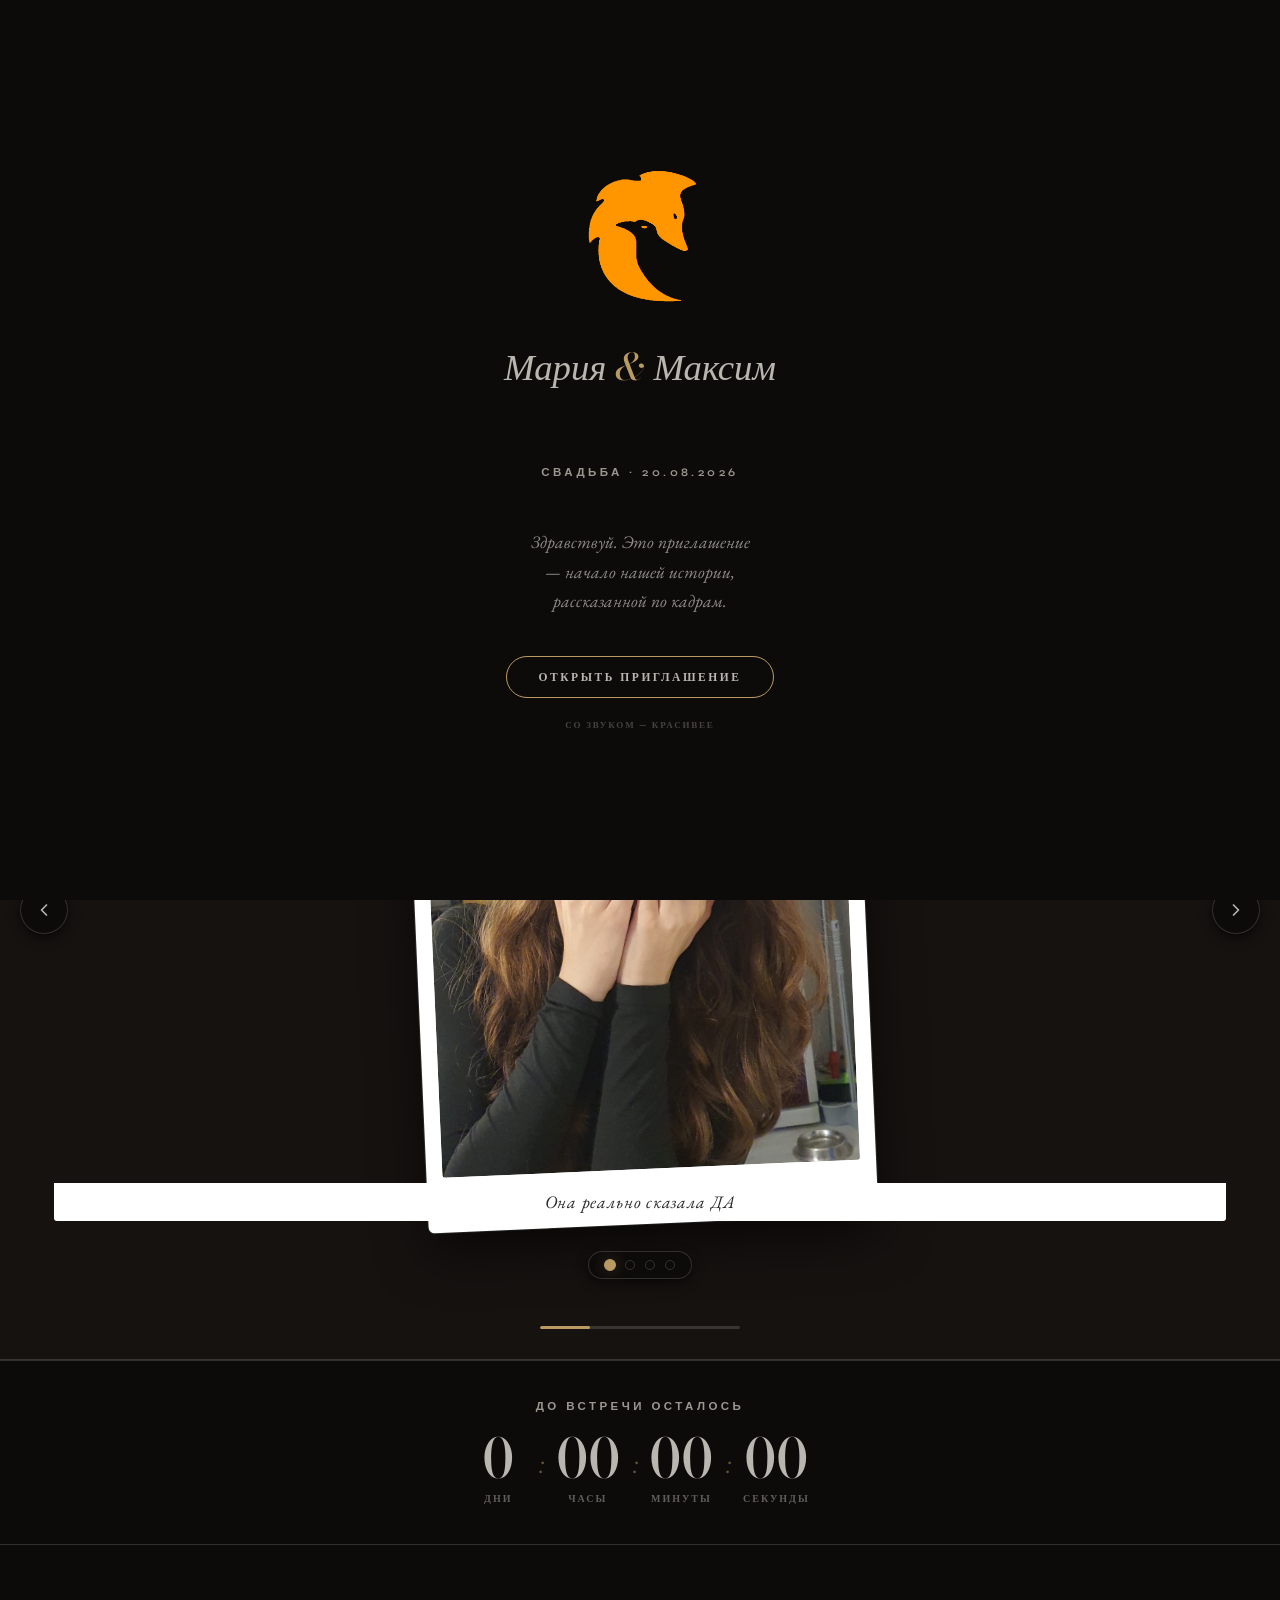
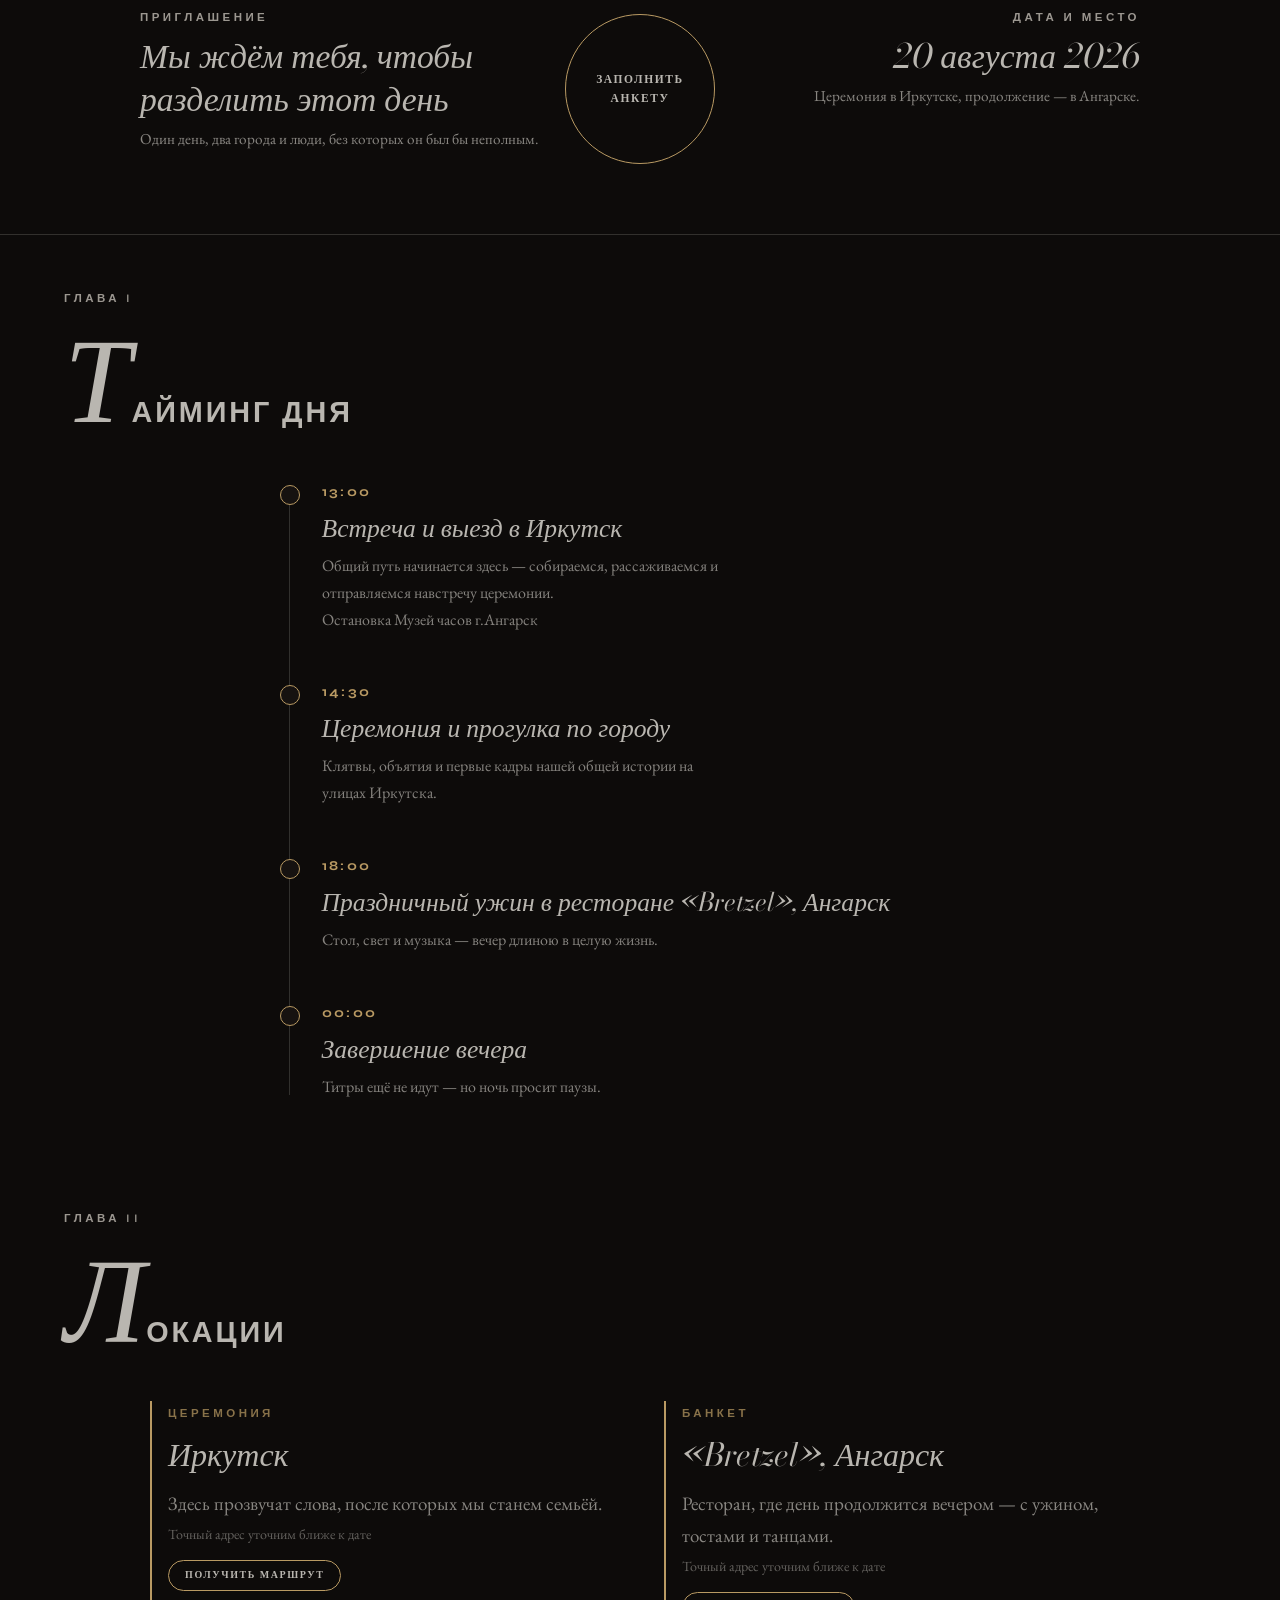
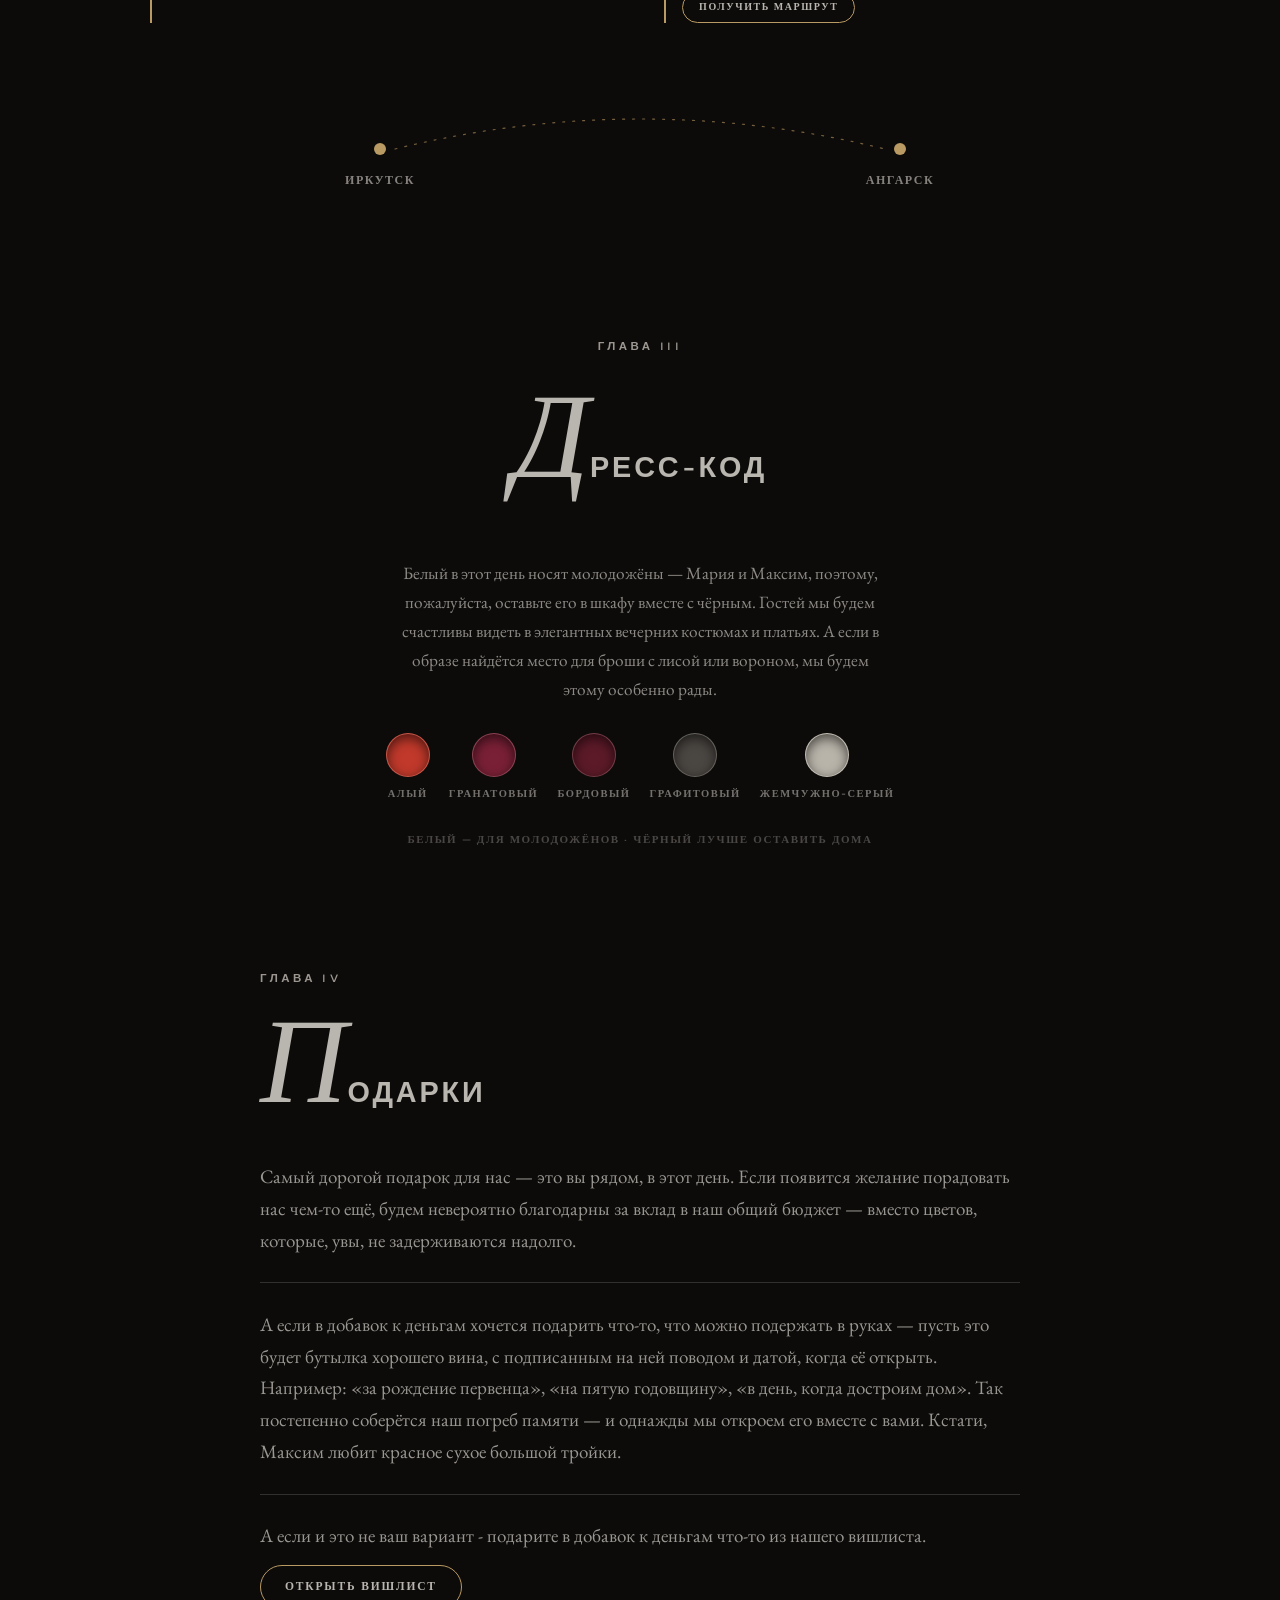
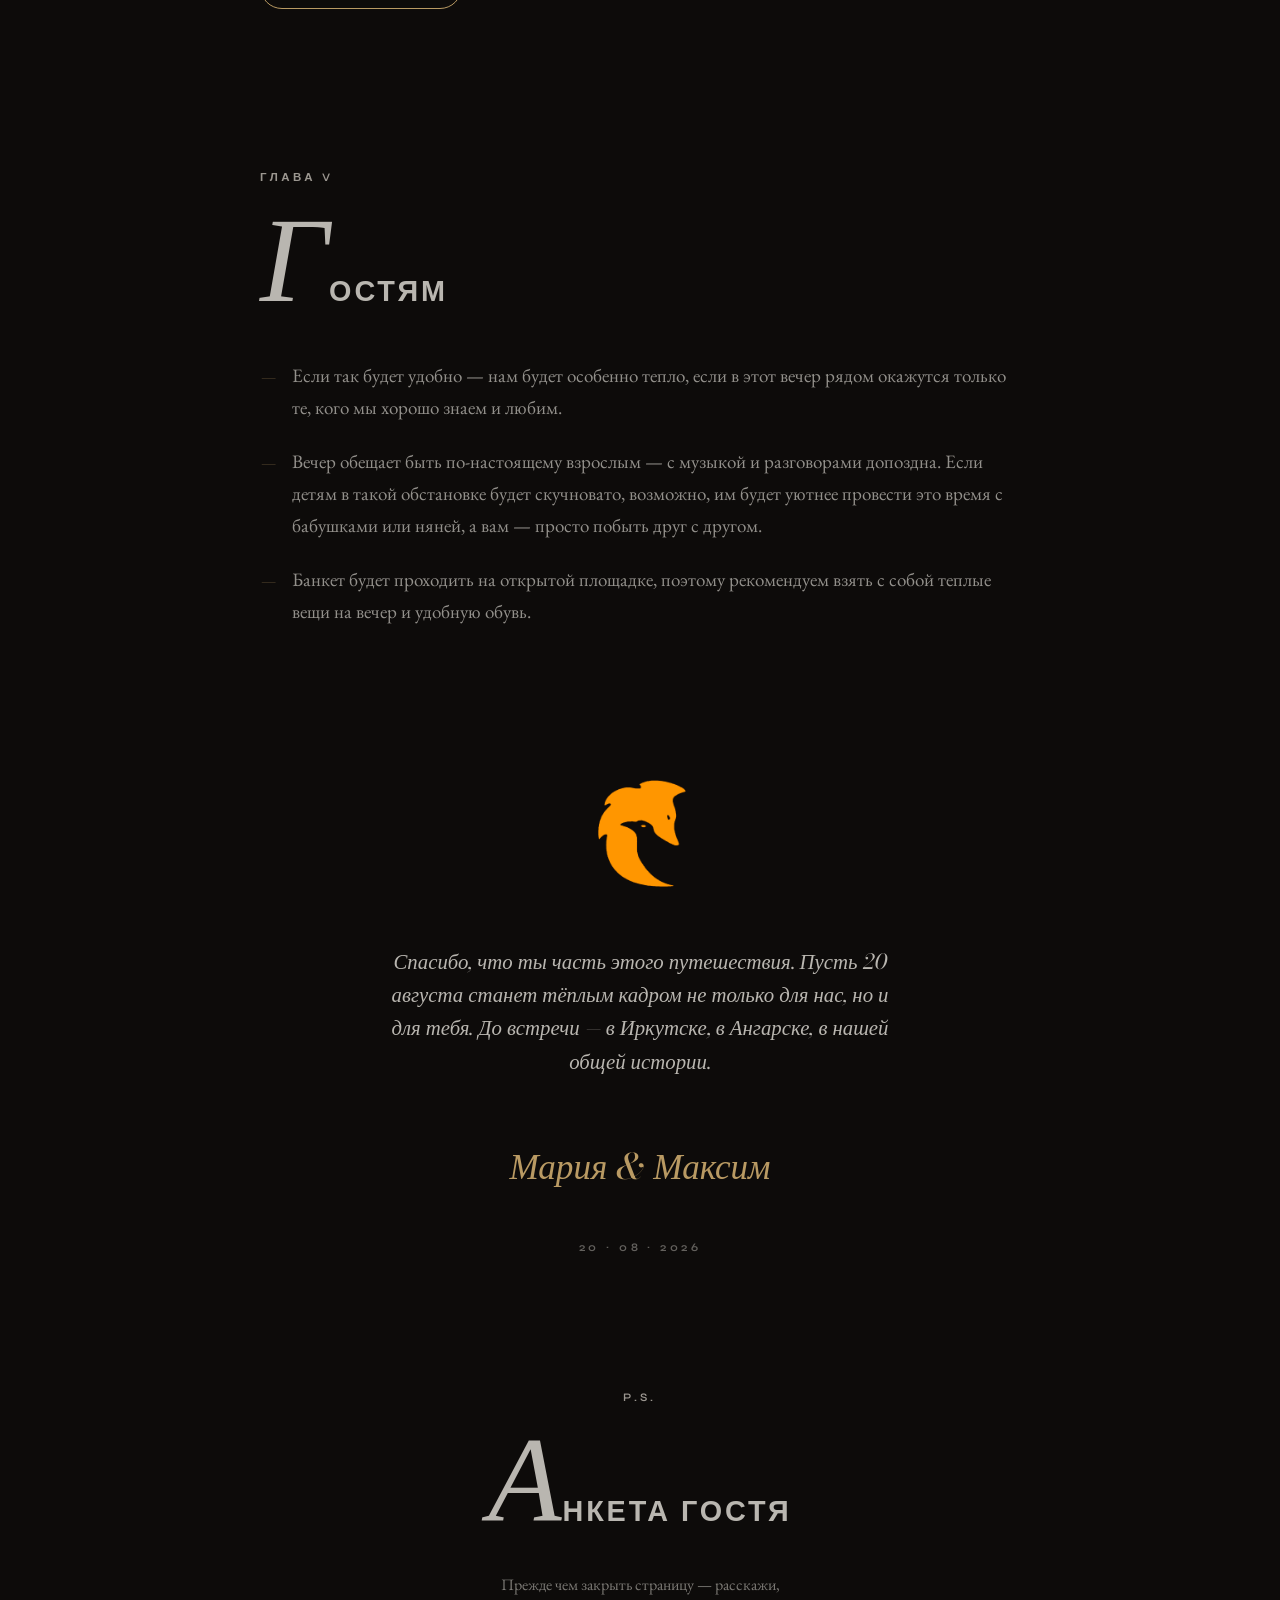
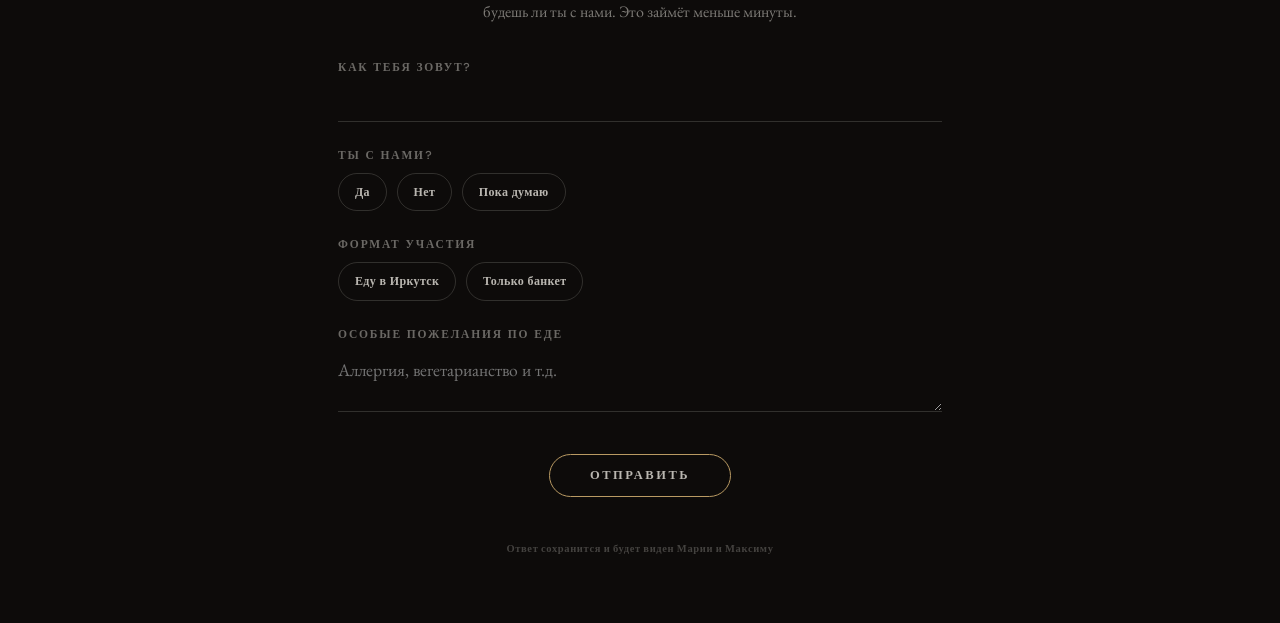
==== commit 8585cdcd: "update logo" ====
--- a/index.html
+++ b/index.html
@@ -65,25 +65,11 @@
     <div class="splash" id="splash">
       <div class="splash-inner">
         <div class="splash-emblem">
-          <svg viewBox="0 0 400 400">
-            <path
-              fill="#C1592A"
-              d="M125.0,25.0 L125.0,25.0 L113.1,46.0 Q108.0,55.0 120.6,61.0 L137.4,69.0 Q150.0,75.0 183.3,81.7 L266.7,98.3 Q300.0,105.0 320.4,121.5 L368.0,160.0 L327.4,181.0 Q310.0,190.0 295.0,194.5 L275.0,200.5 Q260.0,205.0 246.5,224.5 L228.5,250.5 Q215.0,270.0 195.5,289.5 L169.5,315.5 Q150.0,335.0 130.5,344.0 L104.5,356.0 Q85.0,365.0 73.0,351.5 L57.0,333.5 Q45.0,320.0 42.0,293.0 L38.0,257.0 Q35.0,230.0 41.0,200.0 L49.0,160.0 Q55.0,130.0 64.0,109.0 L76.0,81.0 Q85.0,60.0 97.0,49.5 Z"
-            />
-            <ellipse
-              cx="325"
-              cy="148"
-              rx="6"
-              ry="9"
-              fill="#0D0B0A"
-              transform="rotate(35 325 148)"
-            />
-            <path
-              fill="#1E1B18"
-              d="M234.5,222.0 L234.5,222.0 Q260.0,225.0 272.0,231.0 L300.0,245.0 L279.0,259.0 Q270.0,265.0 258.0,272.5 L242.0,282.5 Q230.0,290.0 213.5,299.0 L191.5,311.0 Q175.0,320.0 155.5,327.5 L129.5,337.5 Q110.0,345.0 98.0,343.5 L82.0,341.5 Q70.0,340.0 67.0,328.0 L63.0,312.0 Q60.0,300.0 64.5,286.5 L70.5,268.5 Q75.0,255.0 85.5,246.0 L99.5,234.0 Q110.0,225.0 129.5,222.0 L155.5,218.0 Q175.0,215.0 200.5,218.0 Z"
-            />
-            <circle cx="283" cy="248" r="4.5" fill="#C1592A" />
-          </svg>
+          <img
+            src="img/logo.png"
+            alt="Логотип Мария и Максим"
+            style="width: 100%; height: auto; display: block"
+          />
         </div>
         <p class="splash-names">
           Мария <span style="color: var(--gold)">&amp;</span> Максим
@@ -131,16 +117,11 @@
     <section class="hero" id="hero">
       <div class="vignette" aria-hidden="true"></div>
       <div class="embrace" aria-hidden="true">
-        <svg viewBox="0 0 400 400">
-          <path
-            fill="#C1592A"
-            d="M125.0,25.0 L125.0,25.0 L113.1,46.0 Q108.0,55.0 120.6,61.0 L137.4,69.0 Q150.0,75.0 183.3,81.7 L266.7,98.3 Q300.0,105.0 320.4,121.5 L368.0,160.0 L327.4,181.0 Q310.0,190.0 295.0,194.5 L275.0,200.5 Q260.0,205.0 246.5,224.5 L228.5,250.5 Q215.0,270.0 195.5,289.5 L169.5,315.5 Q150.0,335.0 130.5,344.0 L104.5,356.0 Q85.0,365.0 73.0,351.5 L57.0,333.5 Q45.0,320.0 42.0,293.0 L38.0,257.0 Q35.0,230.0 41.0,200.0 L49.0,160.0 Q55.0,130.0 64.0,109.0 L76.0,81.0 Q85.0,60.0 97.0,49.5 Z"
-          />
-          <path
-            fill="#1E1B18"
-            d="M234.5,222.0 L234.5,222.0 Q260.0,225.0 272.0,231.0 L300.0,245.0 L279.0,259.0 Q270.0,265.0 258.0,272.5 L242.0,282.5 Q230.0,290.0 213.5,299.0 L191.5,311.0 Q175.0,320.0 155.5,327.5 L129.5,337.5 Q110.0,345.0 98.0,343.5 L82.0,341.5 Q70.0,340.0 67.0,328.0 L63.0,312.0 Q60.0,300.0 64.5,286.5 L70.5,268.5 Q75.0,255.0 85.5,246.0 L99.5,234.0 Q110.0,225.0 129.5,222.0 L155.5,218.0 Q175.0,215.0 200.5,218.0 Z"
-          />
-        </svg>
+        <img
+          src="img/logo.png"
+          alt="Логотип"
+          style="width: 100%; height: auto; display: block"
+        />
       </div>
       <div id="bokehLayer" aria-hidden="true"></div>
 
@@ -507,25 +488,11 @@
     <!-- FAREWELL -->
     <section class="farewell">
       <div class="reveal union">
-        <svg viewBox="0 0 400 400" aria-hidden="true">
-          <path
-            fill="#C1592A"
-            d="M125.0,25.0 L125.0,25.0 L113.1,46.0 Q108.0,55.0 120.6,61.0 L137.4,69.0 Q150.0,75.0 183.3,81.7 L266.7,98.3 Q300.0,105.0 320.4,121.5 L368.0,160.0 L327.4,181.0 Q310.0,190.0 295.0,194.5 L275.0,200.5 Q260.0,205.0 246.5,224.5 L228.5,250.5 Q215.0,270.0 195.5,289.5 L169.5,315.5 Q150.0,335.0 130.5,344.0 L104.5,356.0 Q85.0,365.0 73.0,351.5 L57.0,333.5 Q45.0,320.0 42.0,293.0 L38.0,257.0 Q35.0,230.0 41.0,200.0 L49.0,160.0 Q55.0,130.0 64.0,109.0 L76.0,81.0 Q85.0,60.0 97.0,49.5 Z"
-          />
-          <ellipse
-            cx="325"
-            cy="148"
-            rx="6"
-            ry="9"
-            fill="#0D0B0A"
-            transform="rotate(35 325 148)"
-          />
-          <path
-            fill="#1E1B18"
-            d="M234.5,222.0 L234.5,222.0 Q260.0,225.0 272.0,231.0 L300.0,245.0 L279.0,259.0 Q270.0,265.0 258.0,272.5 L242.0,282.5 Q230.0,290.0 213.5,299.0 L191.5,311.0 Q175.0,320.0 155.5,327.5 L129.5,337.5 Q110.0,345.0 98.0,343.5 L82.0,341.5 Q70.0,340.0 67.0,328.0 L63.0,312.0 Q60.0,300.0 64.5,286.5 L70.5,268.5 Q75.0,255.0 85.5,246.0 L99.5,234.0 Q110.0,225.0 129.5,222.0 L155.5,218.0 Q175.0,215.0 200.5,218.0 Z"
-          />
-          <circle cx="283" cy="248" r="4.5" fill="#C1592A" />
-        </svg>
+        <img
+          src="img/logo.png"
+          alt="Логотип"
+          style="width: 100%; height: auto; display: block"
+        />
       </div>
       <p class="reveal msg">
         Спасибо, что ты часть этого путешествия. Пусть 20 августа станет тёплым
--- a/style.css
+++ b/style.css
@@ -660,20 +660,19 @@
 }
 
 /* ============ hero ============ */
-.hero {
-  min-height: 100vh;
-  position: relative;
-  display: flex;
-  flex-direction: column;
-  align-items: center;
-  justify-content: center;
-  text-align: center;
-  padding: 80px 5vw 40px;
-  overflow: hidden;
-  background: var(--bg-primary);
-}
 .embrace {
-  display: none;
+  position: absolute;
+  bottom: 4%;
+  left: 50%;
+  transform: translateX(-50%);
+  width: min(58vw, 400px);
+  opacity: 0.16;
+  animation: kenburns 22s ease-in-out infinite alternate;
+}
+.embrace img {
+  width: 100%;
+  height: auto;
+  display: block;
 }
 @keyframes ghostBreathe {
   0%,
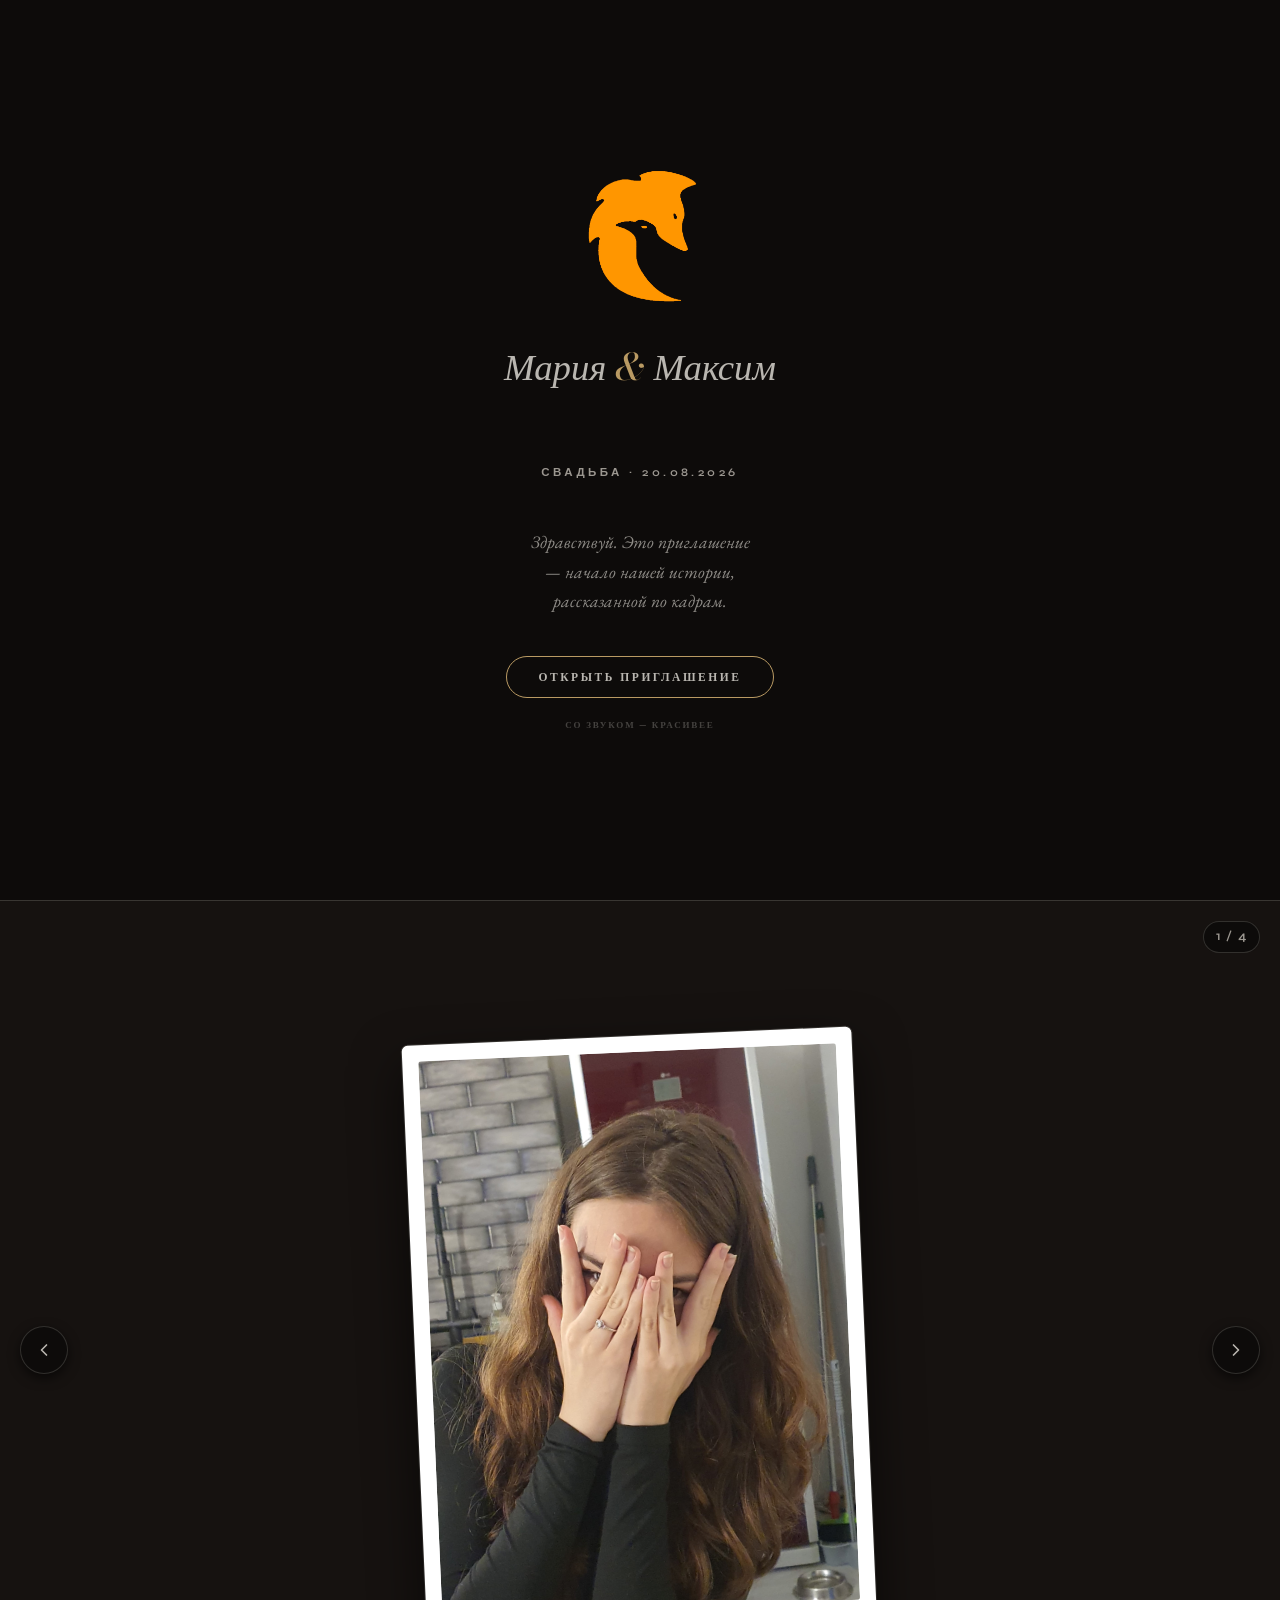
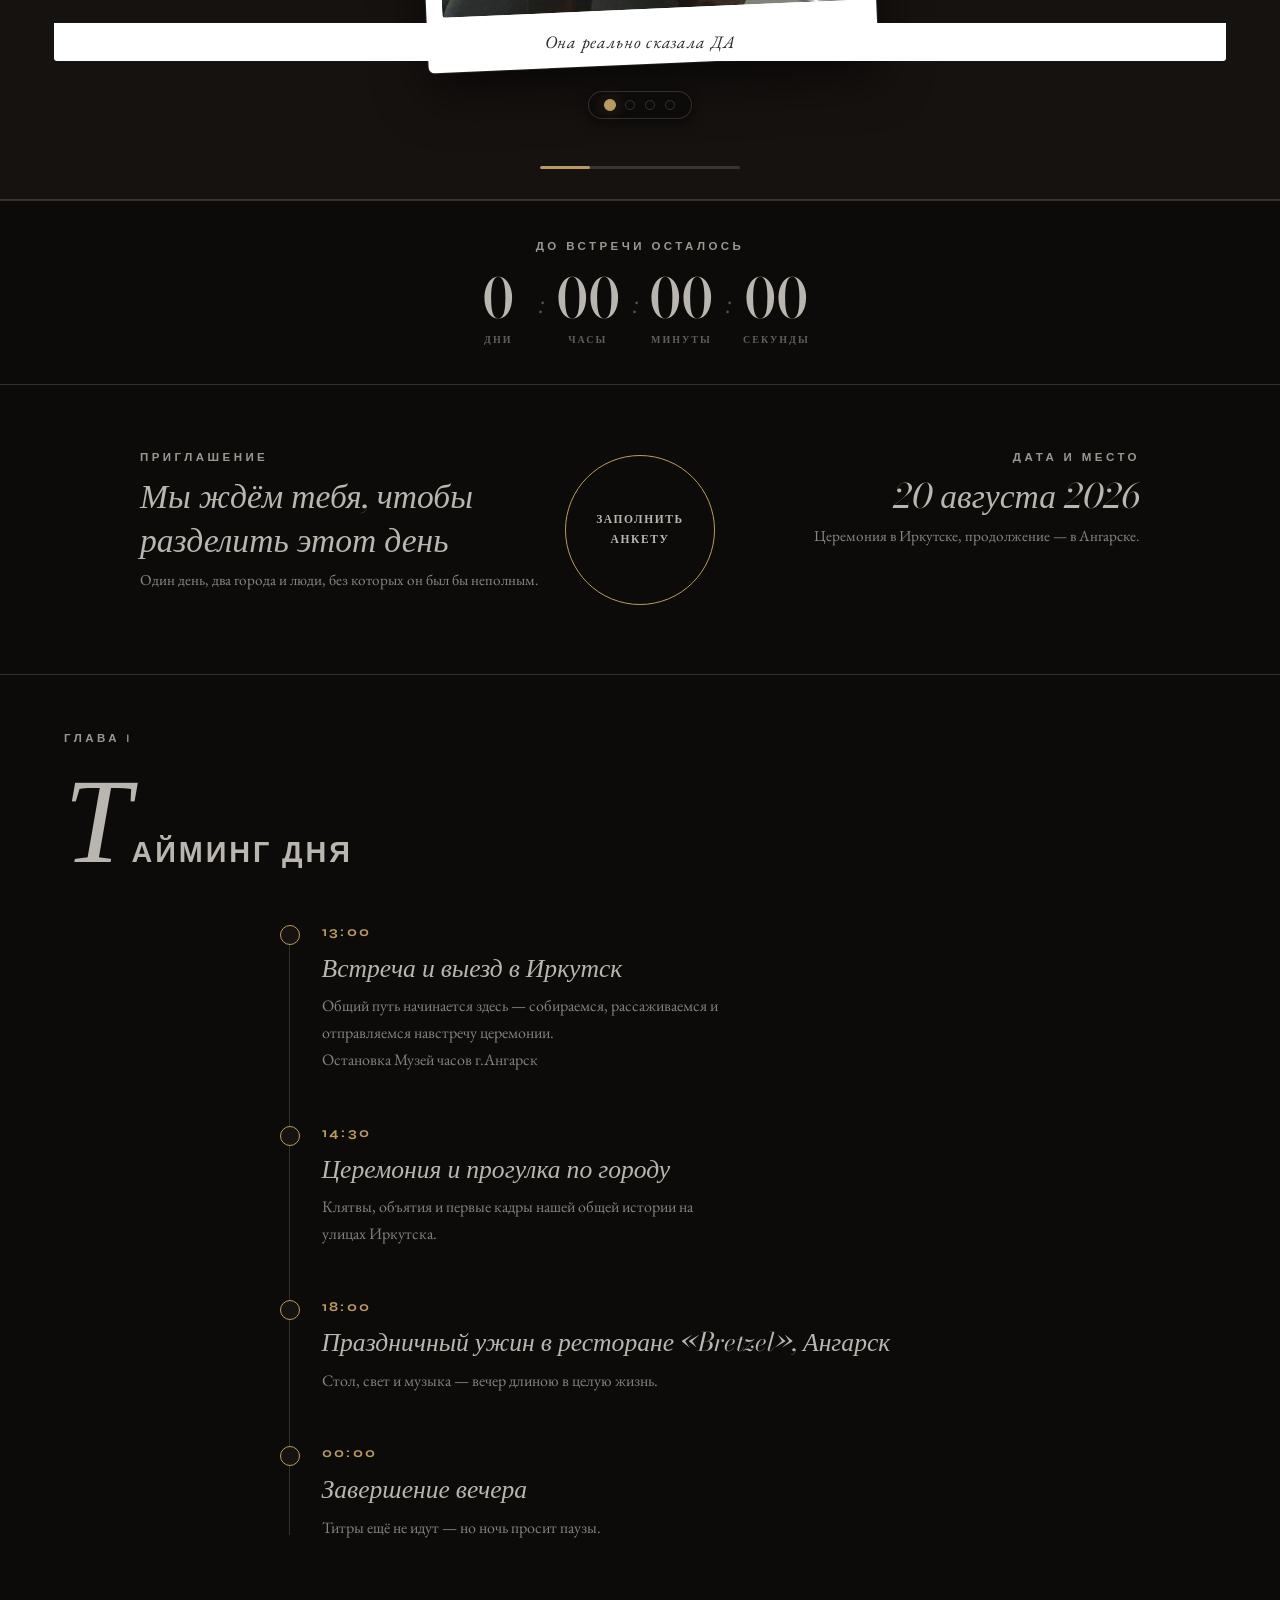
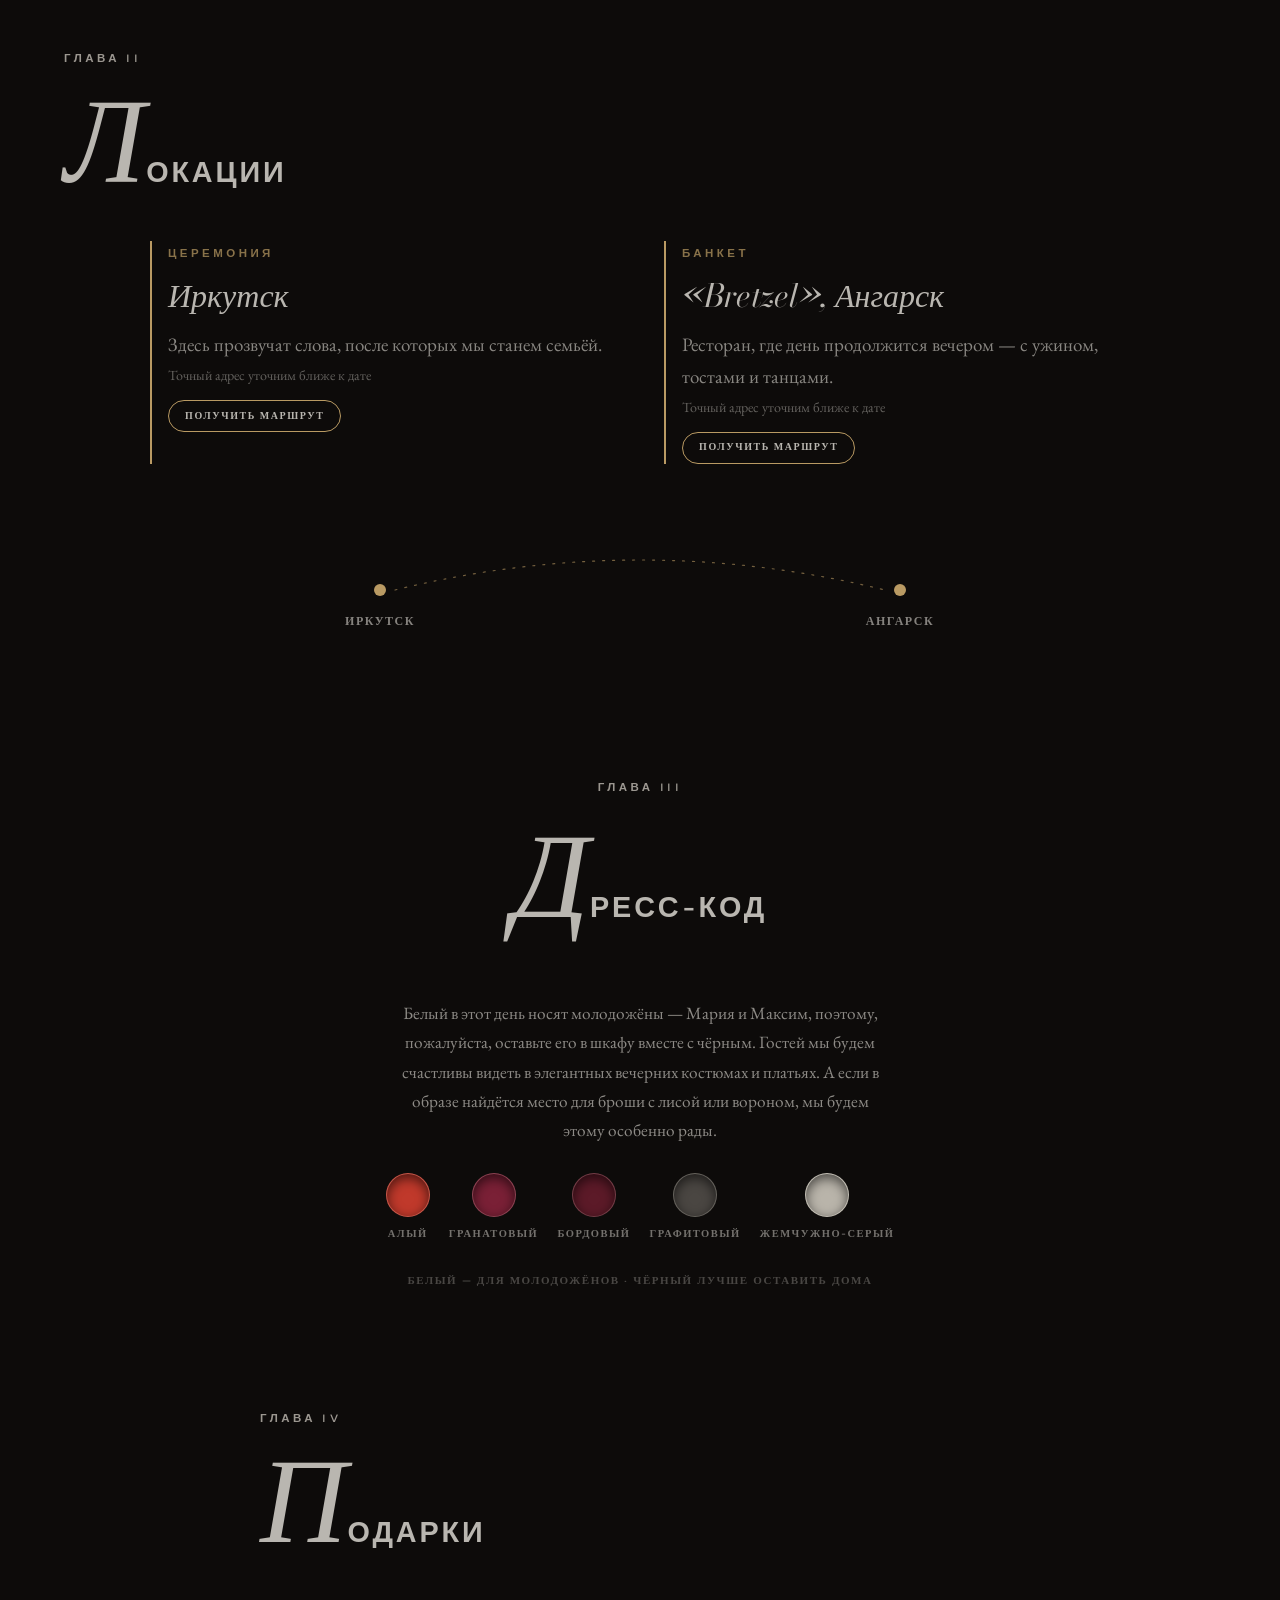
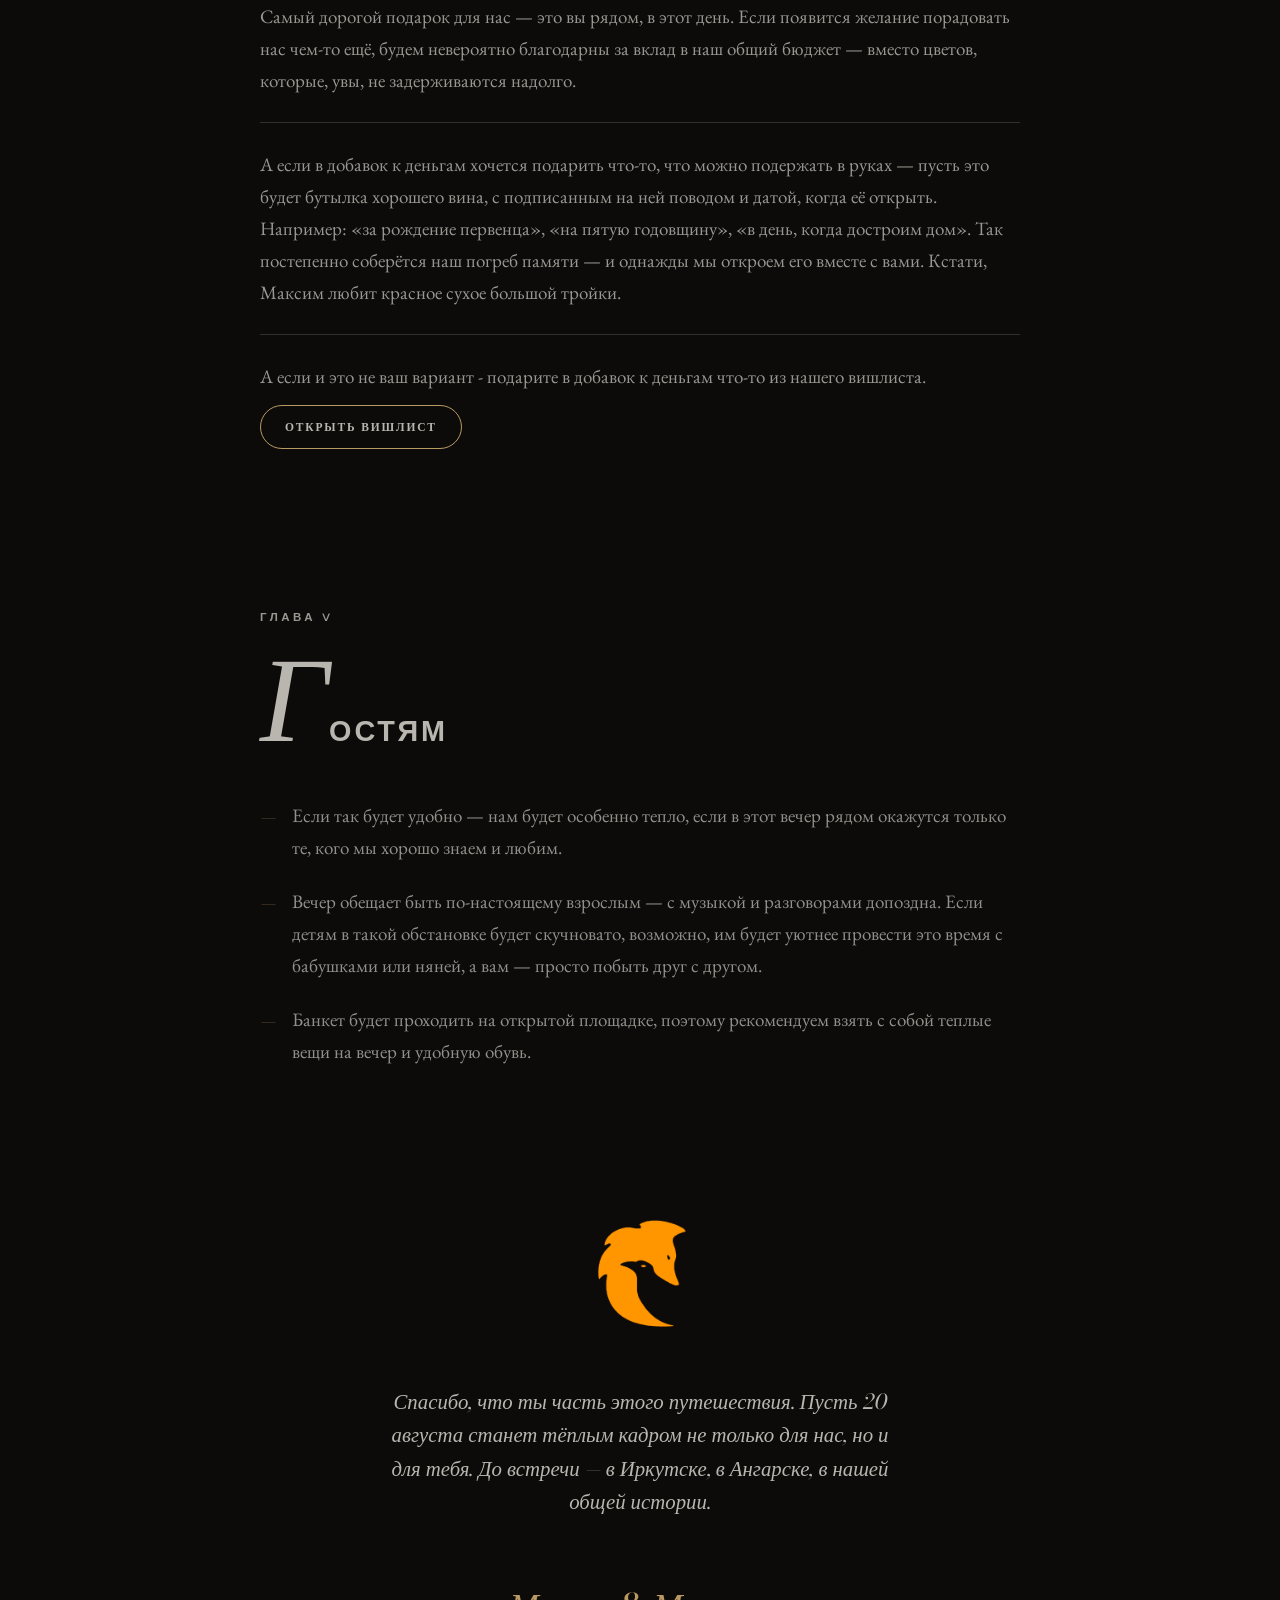
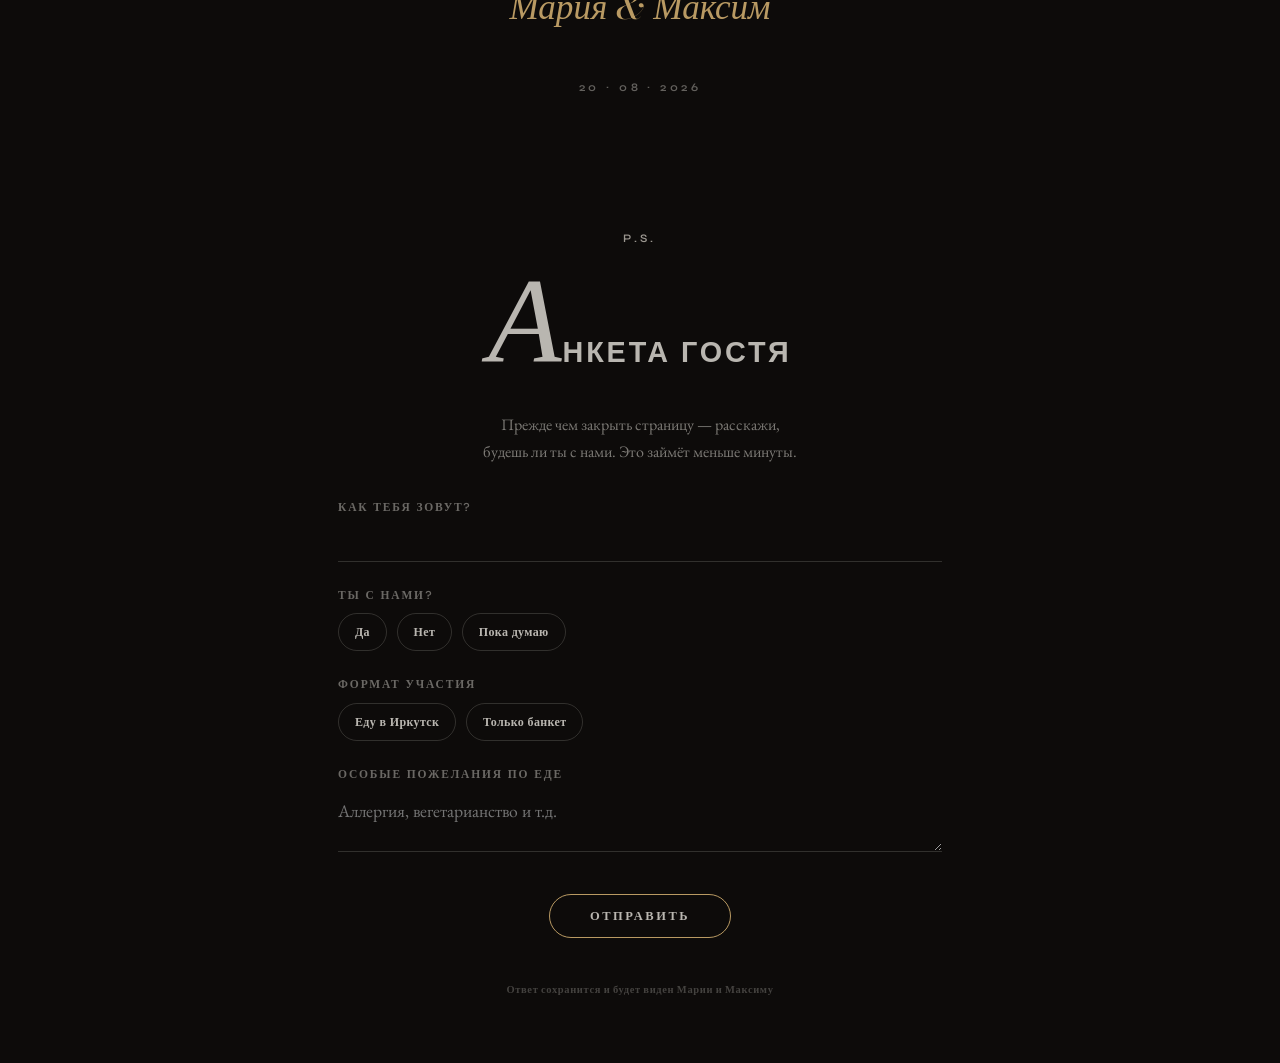
==== commit f78133ac: "logo update" ====
--- a/index.html
+++ b/index.html
@@ -116,13 +116,12 @@
     <!-- HERO -->
     <section class="hero" id="hero">
       <div class="vignette" aria-hidden="true"></div>
+
+      <!-- Логотип на фоне -->
       <div class="embrace" aria-hidden="true">
-        <img
-          src="img/logo.png"
-          alt="Логотип"
-          style="width: 100%; height: auto; display: block"
-        />
-      </div>
+        <img src="img/logo.png" alt="Логотип Мария и Максим" />
+      </div>
+
       <div id="bokehLayer" aria-hidden="true"></div>
 
       <div class="hero-content">
--- a/style.css
+++ b/style.css
@@ -660,27 +660,45 @@
 }
 
 /* ============ hero ============ */
+.hero {
+  min-height: 100vh;
+  position: relative;
+  display: flex;
+  flex-direction: column;
+  align-items: center;
+  justify-content: center;
+  text-align: center;
+  padding: 100px 5vw 60px;
+  overflow: hidden;
+  background: var(--bg-primary);
+}
+
 .embrace {
   position: absolute;
-  bottom: 4%;
+  bottom: 25%;
   left: 50%;
   transform: translateX(-50%);
-  width: min(58vw, 400px);
-  opacity: 0.16;
+  width: min(50vw, 400px);
+  max-width: 400px;
+  opacity: 0.15;
   animation: kenburns 22s ease-in-out infinite alternate;
-}
+  pointer-events: none;
+  z-index: 1;
+}
+
 .embrace img {
   width: 100%;
   height: auto;
   display: block;
 }
-@keyframes ghostBreathe {
-  0%,
+
+/* Анимация для логотипа */
+@keyframes kenburns {
+  0% {
+    transform: translateX(-50%) scale(1);
+  }
   100% {
-    transform: scale(1);
-  }
-  50% {
-    transform: scale(1.035);
+    transform: translateX(-50%) scale(1.08);
   }
 }
 
@@ -691,7 +709,9 @@
   filter: blur(2px);
   pointer-events: none;
   animation: drift linear infinite;
-}
+  z-index: 1;
+}
+
 @keyframes drift {
   0% {
     transform: translateY(0) translateX(0);
@@ -713,9 +733,10 @@
   position: absolute;
   inset: 0;
   pointer-events: none;
+  z-index: 2;
   background: radial-gradient(
     ellipse at 50% 40%,
-    transparent 40%,
+    transparent 35%,
     var(--bg-primary) 100%
   );
   transition: background 0.4s ease;
@@ -736,15 +757,18 @@
   align-items: center;
   width: 100%;
 }
+
 .hero .eyebrow {
   margin-bottom: 1.2rem;
 }
+
 .hero-title {
   display: flex;
   flex-direction: column;
   align-items: center;
   gap: 0.1rem;
 }
+
 .hero-title .line1 {
   font-family: "Syne";
   font-weight: 600;
@@ -753,15 +777,17 @@
   font-size: clamp(0.8rem, 2.6vw, 1.5rem);
   color: var(--text-dim);
 }
+
 .hero-title .line2 {
   font-family: "Bodoni Moda";
   font-style: italic;
   font-weight: 500;
   color: var(--wine);
-  font-size: clamp(3.5rem, 17vw, 11.5rem);
+  font-size: clamp(4rem, 17vw, 11.5rem);
   line-height: 0.85;
   letter-spacing: 0.01em;
 }
+
 .hero .names {
   margin-top: 1.2rem;
   font-family: "Bodoni Moda";
@@ -769,6 +795,7 @@
   font-size: clamp(1.1rem, 3vw, 2rem);
   color: var(--text-dim);
 }
+
 .hero .date {
   margin-top: 0.6rem;
   font-family: "Syne";
@@ -777,6 +804,7 @@
   font-size: clamp(10px, 1.6vw, 12.5px);
   color: var(--gold);
 }
+
 .scrollcue {
   margin-top: 2.2rem;
   font-family: "Syne";
@@ -788,6 +816,7 @@
   animation: bob 2.6s ease-in-out infinite;
   color: var(--text-primary);
 }
+
 @keyframes bob {
   0%,
   100% {
@@ -797,12 +826,68 @@
     transform: translateY(6px);
   }
 }
+
 @media (prefers-reduced-motion: reduce) {
   .scrollcue {
     animation: none;
   }
 }
 
+/* Адаптив для мобильных */
+@media (max-width: 768px) {
+  .hero {
+    padding: 80px 5vw 40px;
+    min-height: 100vh;
+  }
+
+  .embrace {
+    width: min(60vw, 250px);
+    bottom: 30%;
+    opacity: 0.12;
+  }
+
+  .hero-title .line2 {
+    font-size: clamp(3.5rem, 15vw, 5rem);
+  }
+}
+
+@media (max-width: 480px) {
+  .hero {
+    padding: 60px 5vw 30px;
+  }
+
+  .embrace {
+    width: min(70vw, 200px);
+    bottom: 2%;
+    opacity: 0.1;
+  }
+
+  .hero-title .line2 {
+    font-size: clamp(2.8rem, 14vw, 4rem);
+  }
+
+  .hero .names {
+    font-size: clamp(0.9rem, 2.5vw, 1.2rem);
+  }
+}
+
+/* Для landscape на мобильных */
+@media (max-height: 500px) and (orientation: landscape) {
+  .hero {
+    min-height: 100vh;
+    padding: 60px 5vw 30px;
+  }
+
+  .embrace {
+    width: min(30vw, 150px);
+    bottom: 2%;
+    opacity: 0.08;
+  }
+
+  .hero-title .line2 {
+    font-size: clamp(2.5rem, 12vw, 4rem);
+  }
+}
 /* ============ POLAROID GALLERY ============ */
 .polaroid-gallery {
   position: relative;
